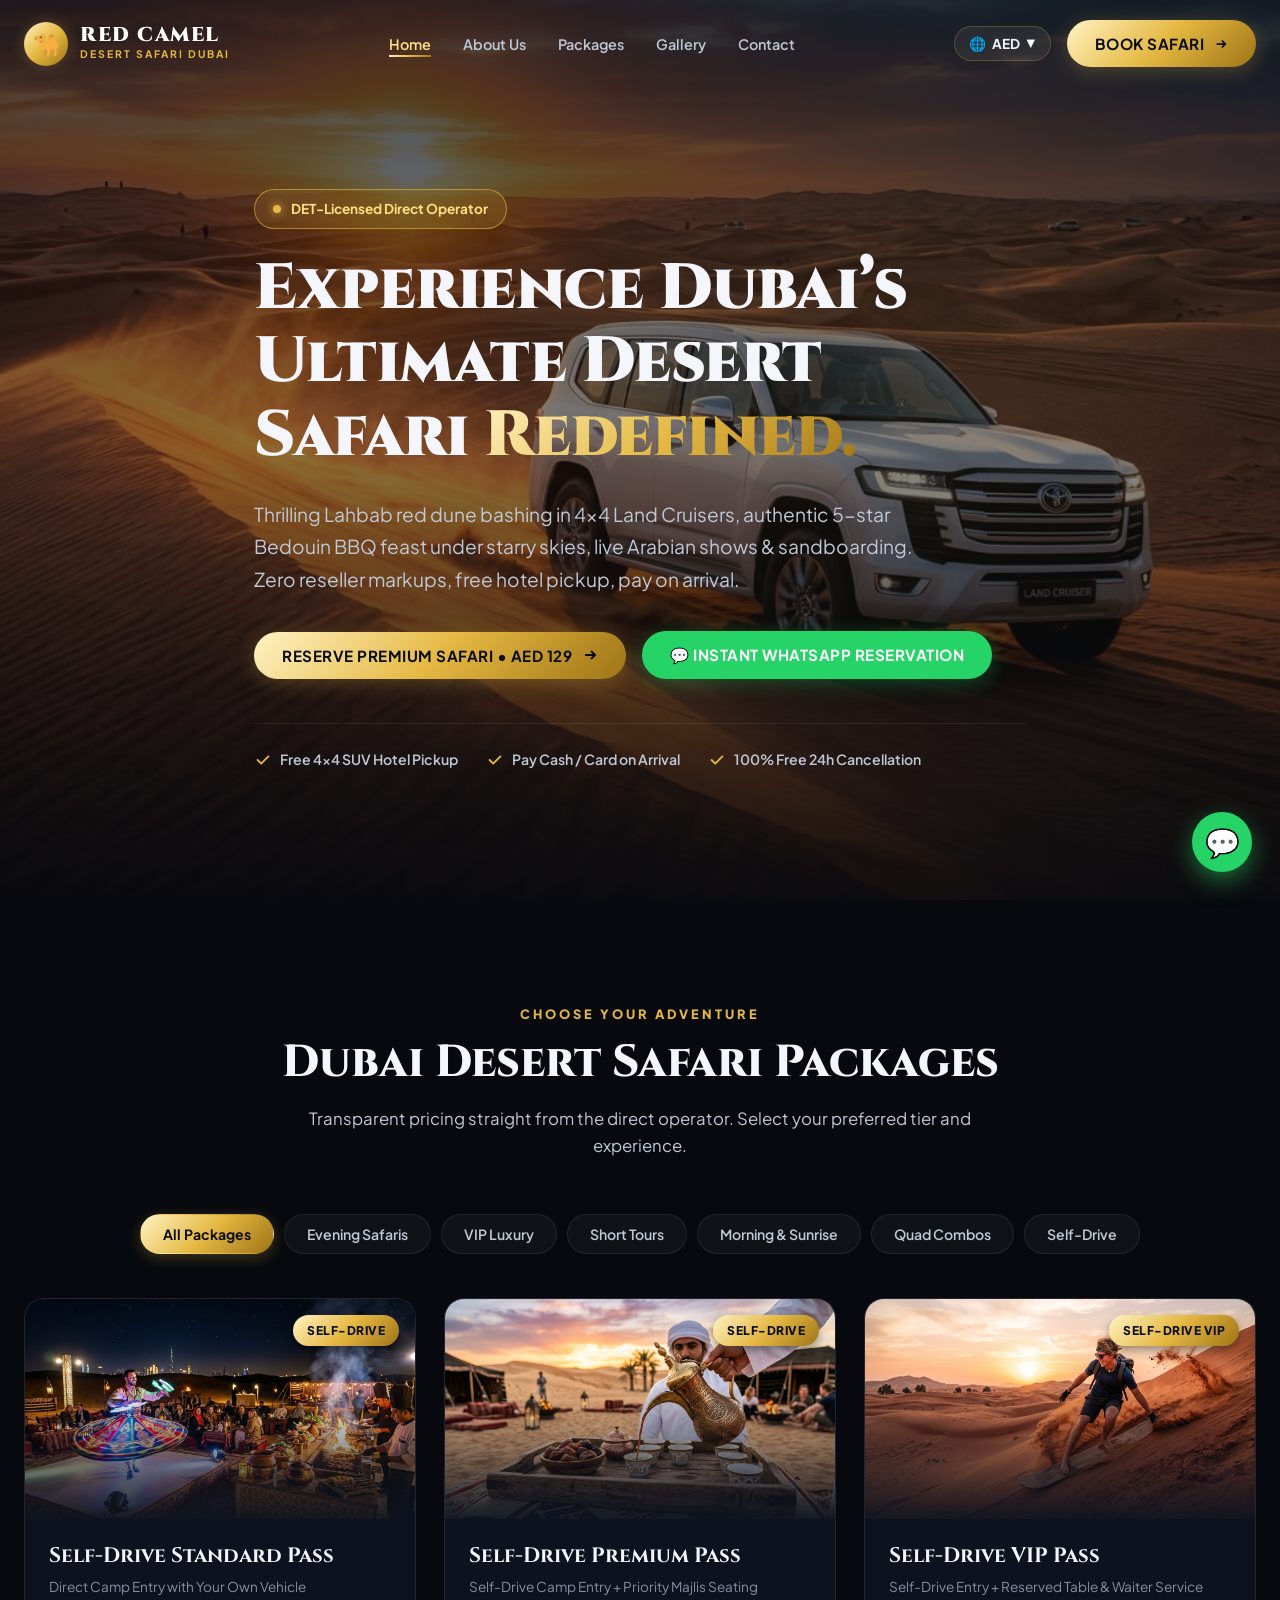
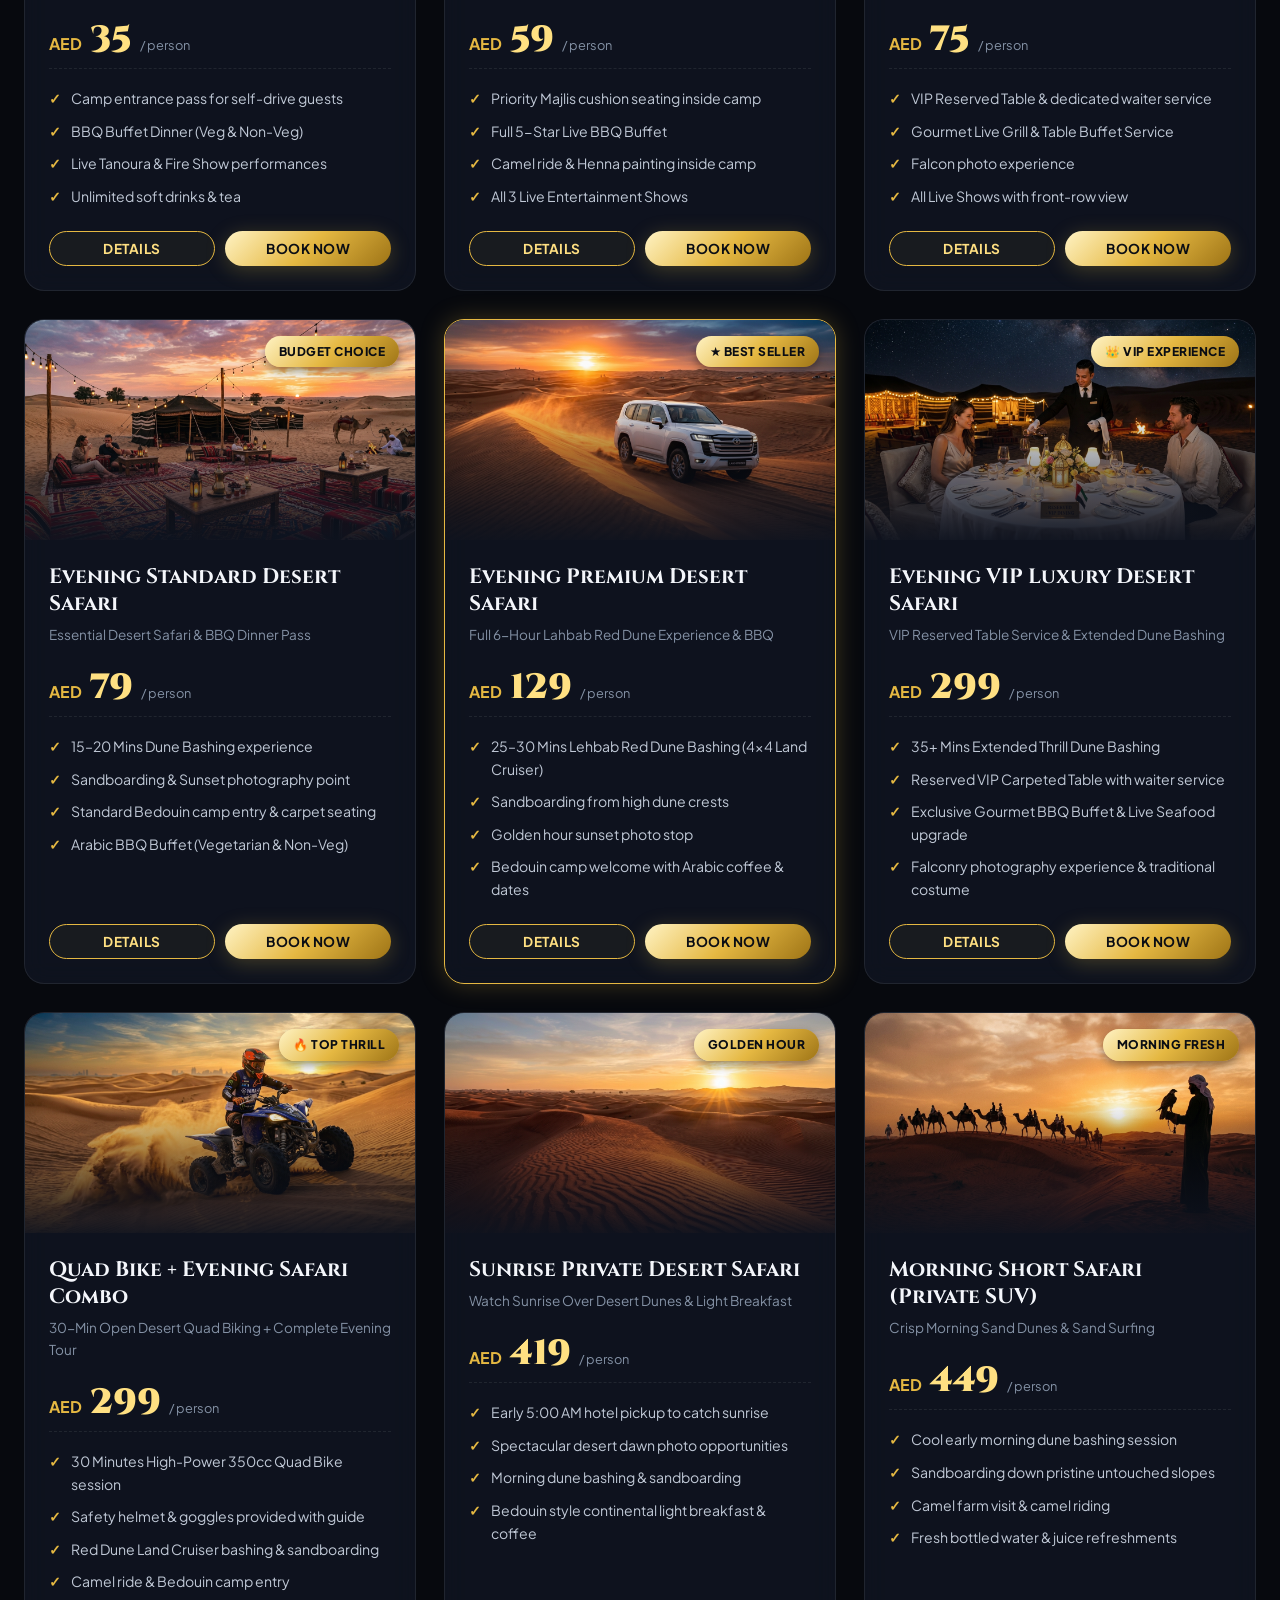
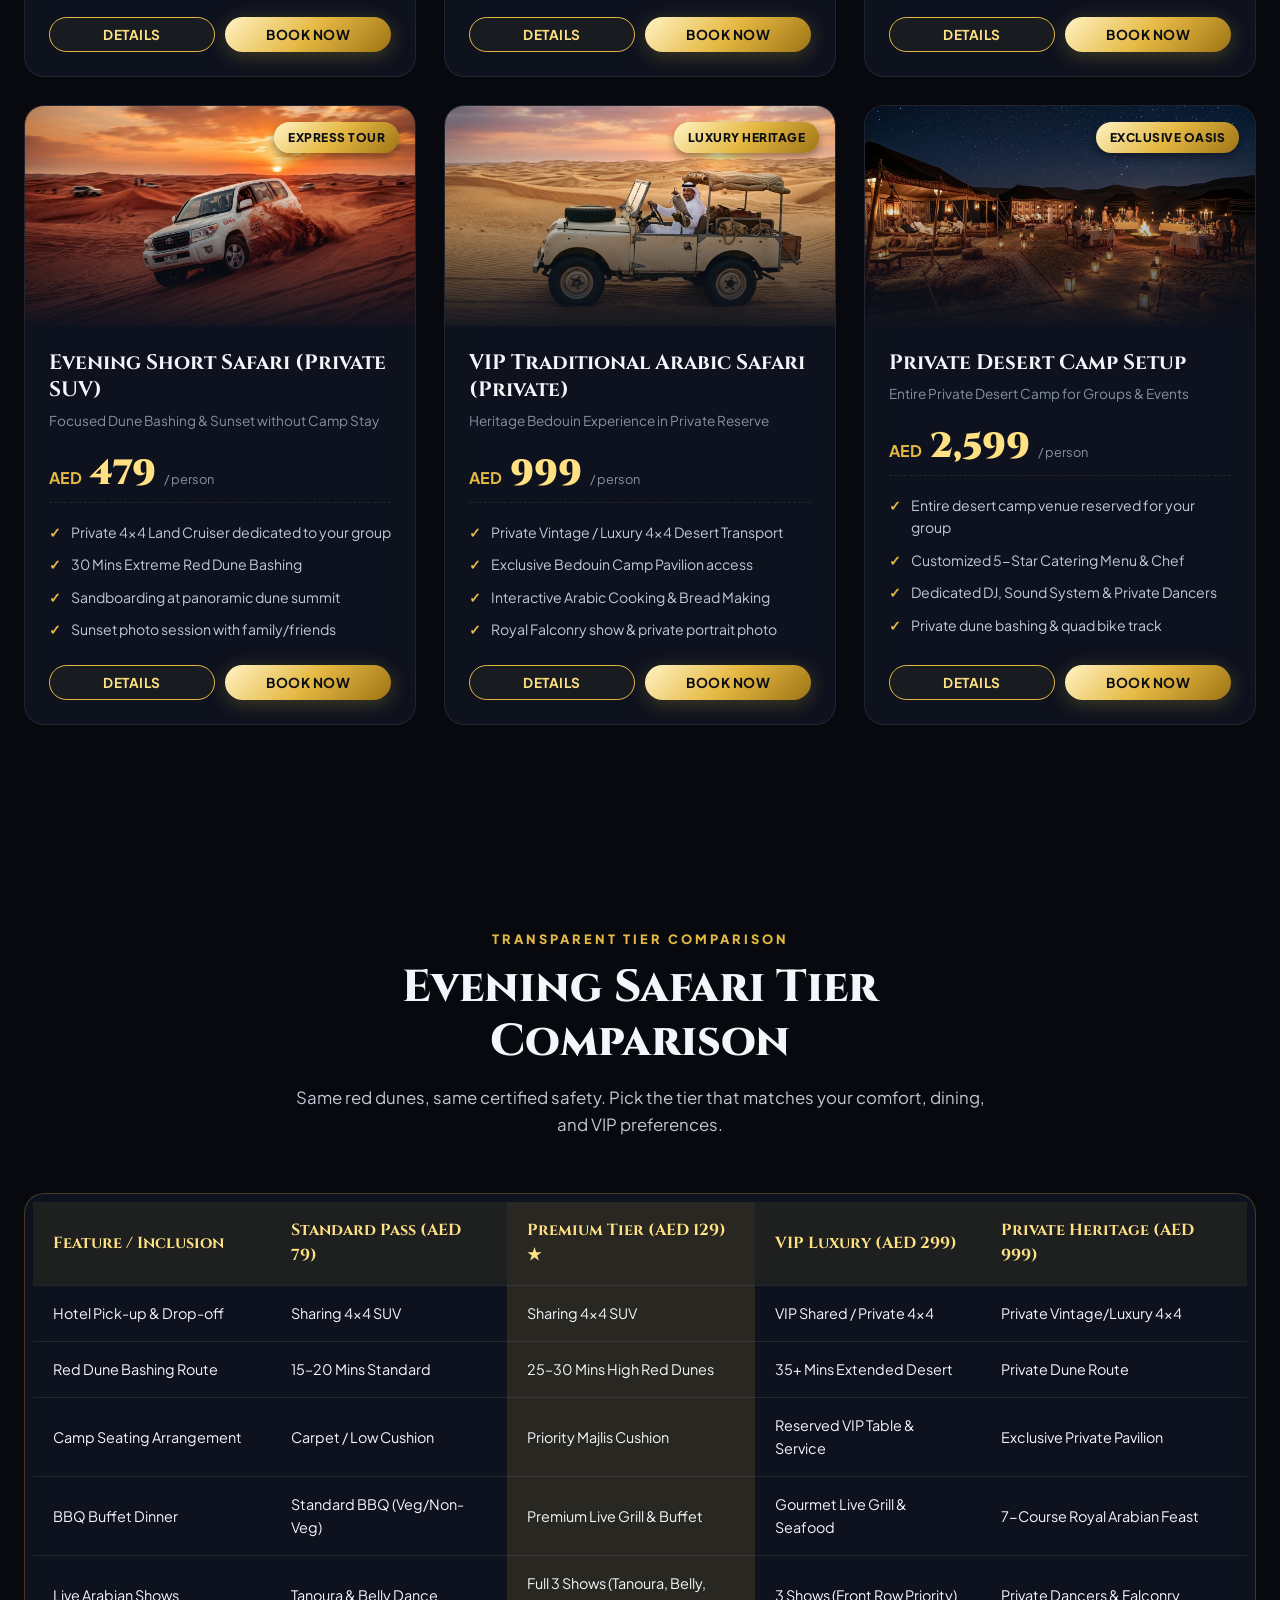
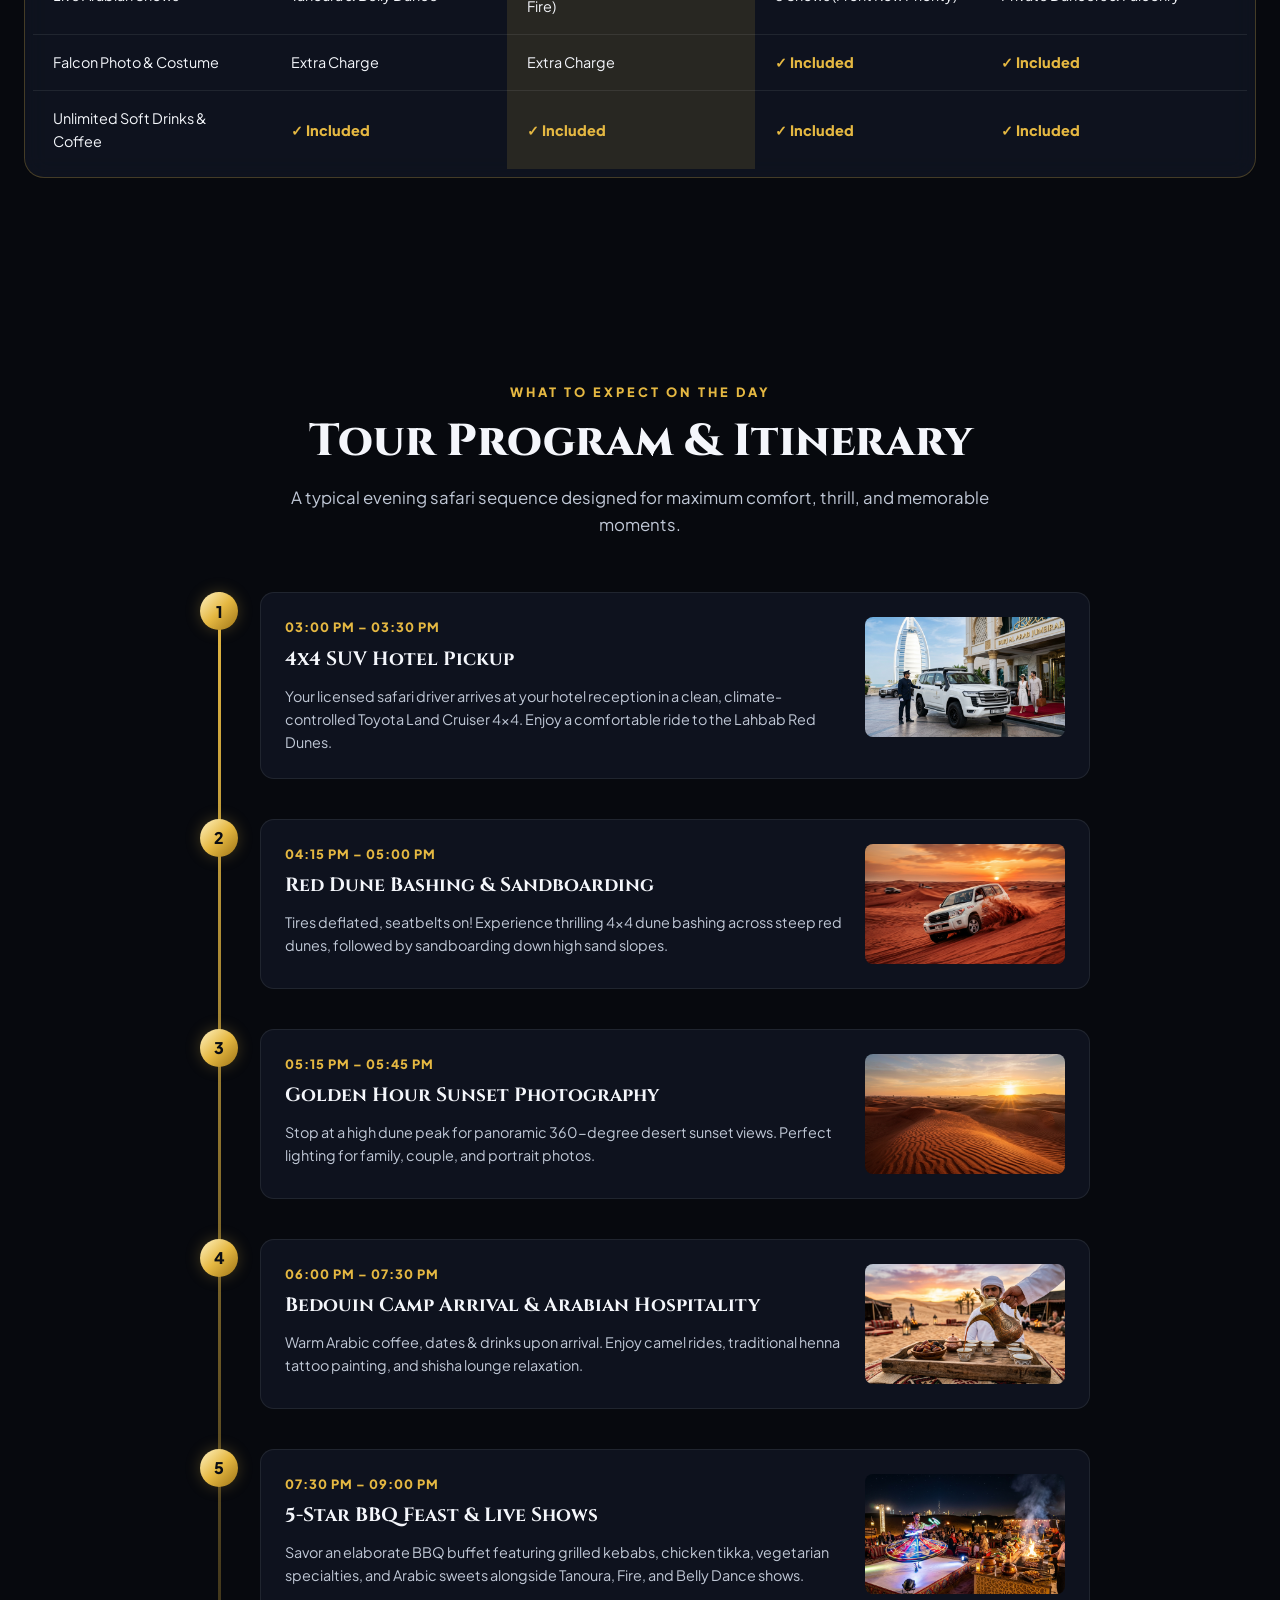
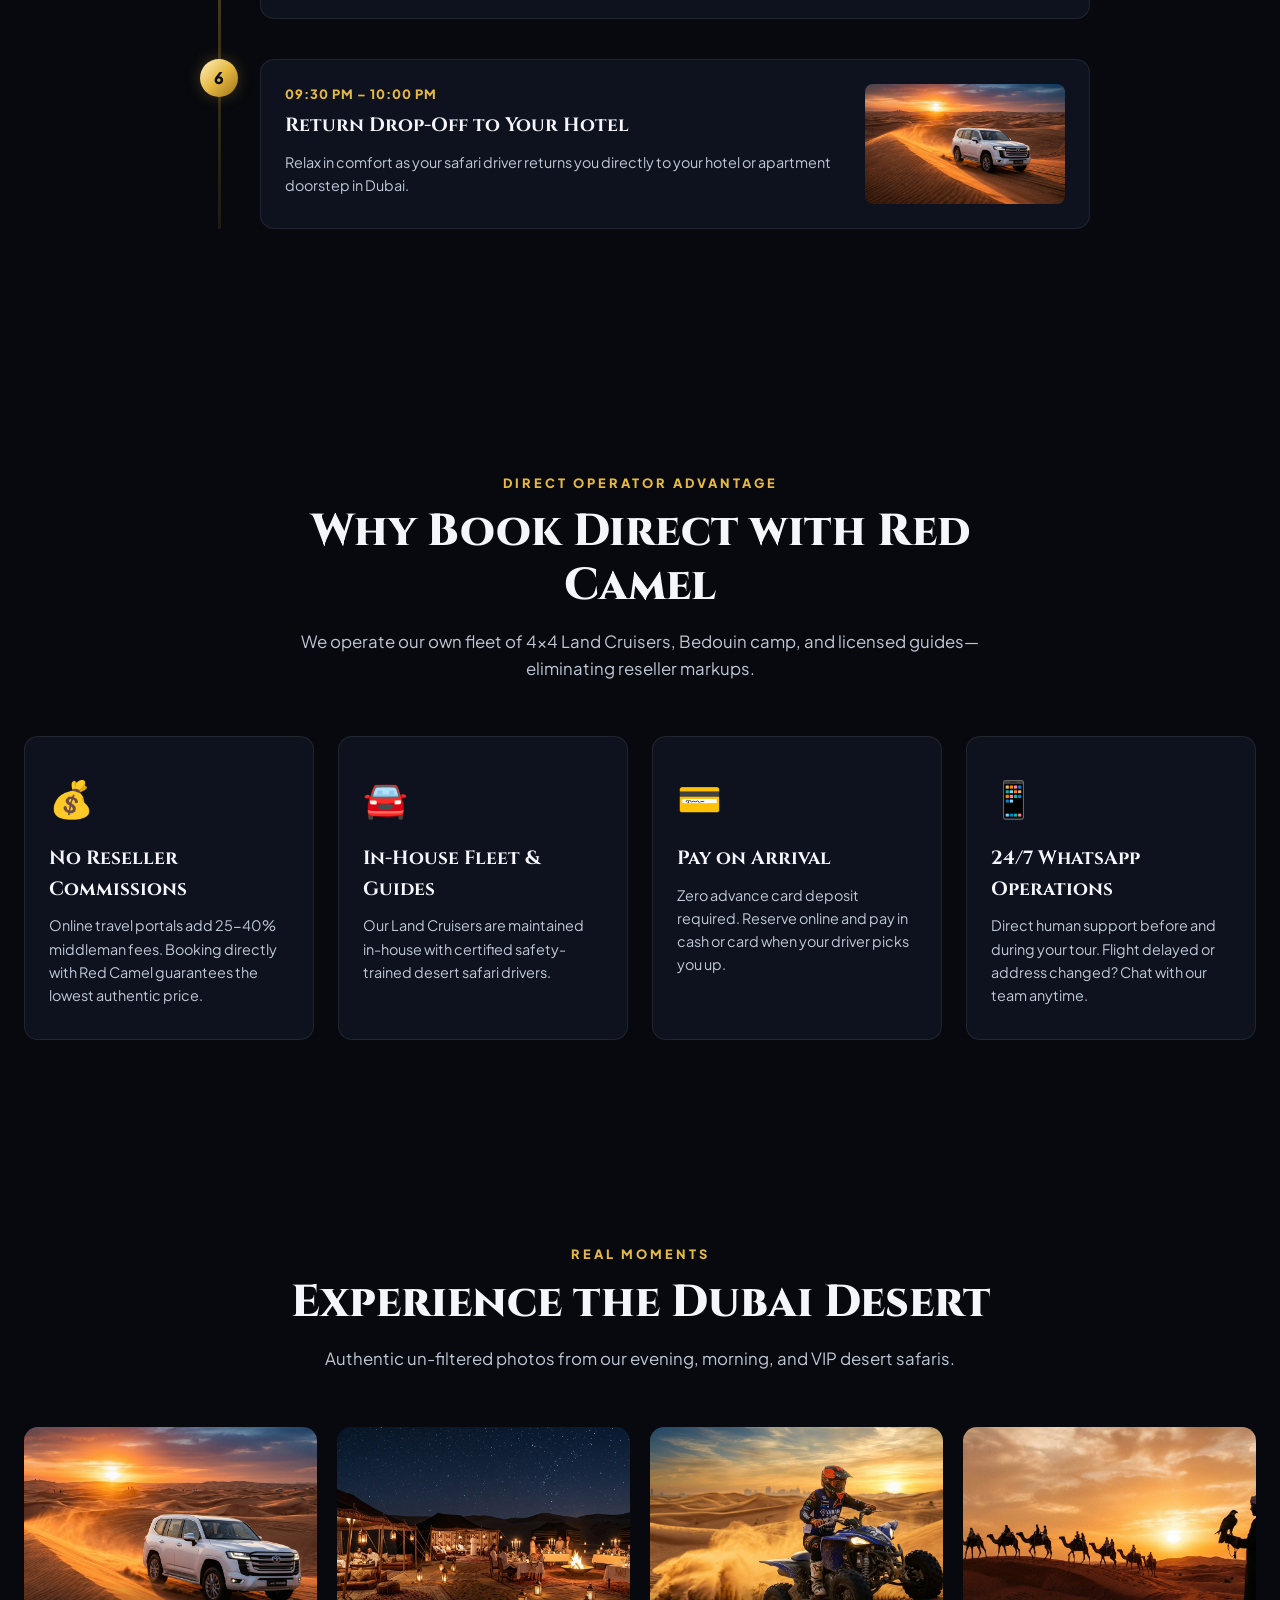
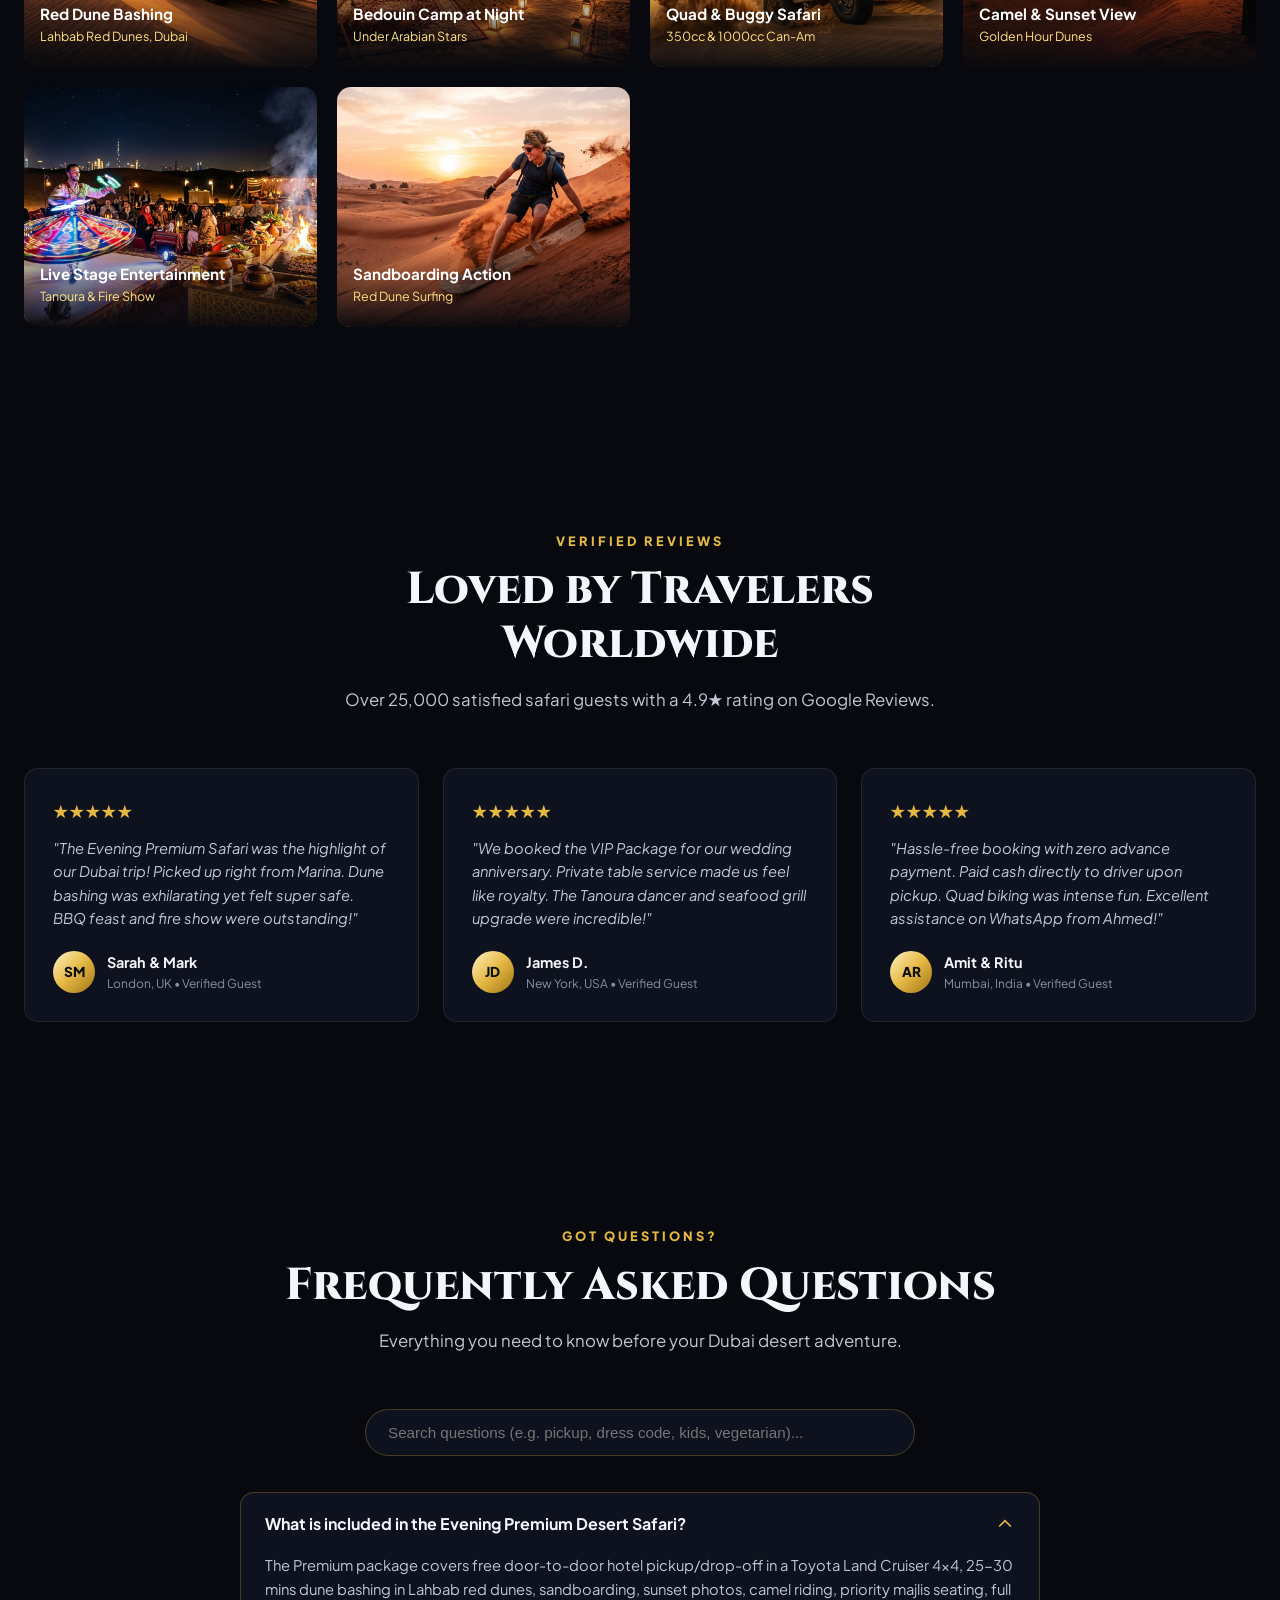
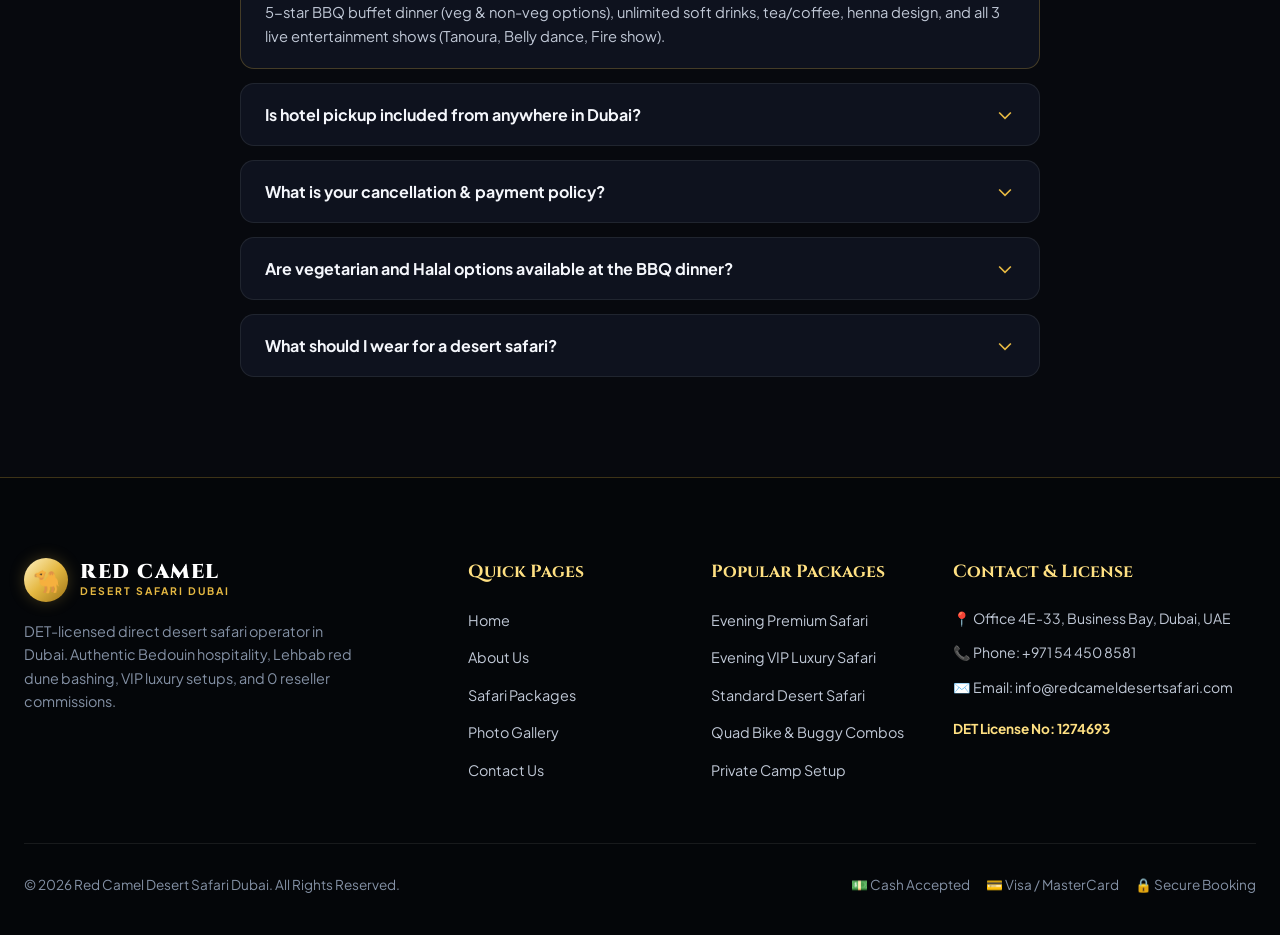
==== index.html @ a1b1e0df "since 2010 removed" ====
<!DOCTYPE html>
<html lang="en">
<head>
  <meta charset="UTF-8">
  <meta name="viewport" content="width=device-width, initial-scale=1.0">
  <title>Red Camel Desert Safari | Direct DET-Licensed Operator Dubai</title>
  <meta name="description" content="Experience Dubai's top-rated desert safaris directly from DET-licensed operator. Red dune bashing, 5-star BBQ dinner, quad biking & VIP luxury packages. Free hotel pickup & pay on arrival.">
  <meta name="keywords" content="Dubai desert safari, dune bashing, evening desert safari, quad bike Dubai, VIP desert safari, dune buggy Dubai, Red Camel Desert Safari">
  <link rel="icon" href="data:image/svg+xml,<svg xmlns=%22http://www.w3.org/2000/svg%22 viewBox=%220 0 100 100%22><text y=%22.9em%22 font-size=%2290%22>🐪</text></svg>">
  <link rel="stylesheet" href="index.css">
</head>
<body>

  <!-- ==========================================================================
       HEADER / STICKY NAVIGATION
       ========================================================================== -->
  <header class="header">
    <div class="container header-inner">
      <a href="#" class="logo">
        <div class="logo-badge-icon">🐪</div>
        <div class="logo-text">
          <span class="logo-title">RED CAMEL</span>
          <span class="logo-sub">DESERT SAFARI DUBAI</span>
        </div>
      </a>

      <ul class="nav-menu" id="navMenu">
        <li><a href="index.html" class="nav-link active">Home</a></li>
        <li><a href="about.html" class="nav-link">About Us</a></li>
        <li><a href="packages.html" class="nav-link">Packages</a></li>
        <li><a href="gallery.html" class="nav-link">Gallery</a></li>
        <li><a href="contact.html" class="nav-link">Contact</a></li>
      </ul>

      <div class="header-controls">
        <!-- Currency Converter -->
        <div class="currency-selector">
          <button class="currency-btn" id="currencyBtn" aria-label="Select Currency">
            <span>🌐</span>
            <span class="curr-code">AED</span>
            <small>▼</small>
          </button>
          <div class="currency-dropdown" id="currencyDropdown">
            <button class="currency-opt selected" data-curr="AED"><span>AED</span> <span>Dirham</span></button>
            <button class="currency-opt" data-curr="USD"><span>USD</span> <span>Dollar</span></button>
            <button class="currency-opt" data-curr="EUR"><span>EUR</span> <span>Euro</span></button>
            <button class="currency-opt" data-curr="GBP"><span>GBP</span> <span>Pound</span></button>
            <button class="currency-opt" data-curr="SAR"><span>SAR</span> <span>Riyal</span></button>
            <button class="currency-opt" data-curr="INR"><span>INR</span> <span>Rupee</span></button>
          </div>
        </div>

        <button class="btn btn-primary header-book-btn" onclick="openBookingDrawer('evening-premium')">
          <span>Book Safari</span>
          <svg width="14" height="14" viewBox="0 0 16 16" fill="none" stroke="currentColor" stroke-width="2">
            <path d="M3 8h10M9 4l4 4-4 4"/>
          </svg>
        </button>

        <button class="burger-btn" id="burgerBtn" aria-label="Toggle Mobile Menu">
          <svg width="24" height="24" viewBox="0 0 24 24" fill="none" stroke="currentColor" stroke-width="2.5">
            <path d="M4 6h16M4 12h16M4 18h16"/>
          </svg>
        </button>
      </div>
    </div>
  </header>

  <!-- ==========================================================================
       HERO SECTION
       ========================================================================== -->
  <section class="hero" id="home">
    <div class="hero-bg-wrapper">
      <img src="assets/images/hero_desert.jpg" alt="Dubai Red Dune Bashing Toyota Land Cruiser Safari" class="hero-bg-img">
    </div>
    <div class="hero-overlay"></div>

    <div class="container hero-content">
      <div class="hero-badge">
        <span class="hero-badge-dot"></span>
        <span>DET-Licensed Direct Operator</span>
      </div>

      <h1 class="hero-title">
        Experience Dubai’s Ultimate Desert Safari <span class="gradient-text-gold">Redefined.</span>
      </h1>

      <p class="hero-subtitle">
        Thrilling Lahbab red dune bashing in 4x4 Land Cruisers, authentic 5-star Bedouin BBQ feast under starry skies, live Arabian shows & sandboarding. Zero reseller markups, free hotel pickup, pay on arrival.
      </p>

      <div class="hero-cta-group">
        <button class="btn btn-primary" onclick="openBookingDrawer('evening-premium')">
          <span>Reserve Premium Safari • <strong id="heroPriceBtn" data-price="129">AED 129</strong></span>
          <svg width="16" height="16" viewBox="0 0 16 16" fill="none" stroke="currentColor" stroke-width="2">
            <path d="M3 8h10M9 4l4 4-4 4"/>
          </svg>
        </button>
        <button class="btn btn-whatsapp" onclick="submitBookingToWhatsapp()">
          <span>💬 Instant WhatsApp Reservation</span>
        </button>
      </div>

      <div class="hero-perks">
        <div class="perk-item">
          <svg class="perk-icon" viewBox="0 0 20 20" fill="currentColor">
            <path fill-rule="evenodd" d="M16.707 5.293a1 1 0 010 1.414l-8 8a1 1 0 01-1.414 0l-4-4a1 1 0 011.414-1.414L8 12.586l7.293-7.293a1 1 0 011.414 0z" clip-rule="evenodd"/>
          </svg>
          <span>Free 4x4 SUV Hotel Pickup</span>
        </div>
        <div class="perk-item">
          <svg class="perk-icon" viewBox="0 0 20 20" fill="currentColor">
            <path fill-rule="evenodd" d="M16.707 5.293a1 1 0 010 1.414l-8 8a1 1 0 01-1.414 0l-4-4a1 1 0 011.414-1.414L8 12.586l7.293-7.293a1 1 0 011.414 0z" clip-rule="evenodd"/>
          </svg>
          <span>Pay Cash / Card on Arrival</span>
        </div>
        <div class="perk-item">
          <svg class="perk-icon" viewBox="0 0 20 20" fill="currentColor">
            <path fill-rule="evenodd" d="M16.707 5.293a1 1 0 010 1.414l-8 8a1 1 0 01-1.414 0l-4-4a1 1 0 011.414-1.414L8 12.586l7.293-7.293a1 1 0 011.414 0z" clip-rule="evenodd"/>
          </svg>
          <span>100% Free 24h Cancellation</span>
        </div>
      </div>
    </div>
  </section>

  <!-- ==========================================================================
       SAFARI PACKAGES EXPLORER
       ========================================================================== -->
  <section class="section" id="packages">
    <div class="container">
      <div class="section-header">
        <span class="section-eyebrow">CHOOSE YOUR ADVENTURE</span>
        <h2 class="section-title">Dubai Desert Safari Packages</h2>
        <p class="section-desc">Transparent pricing straight from the direct operator. Select your preferred tier and experience.</p>
      </div>

      <!-- Category Filter Tabs -->
      <div class="filter-tabs">
        <button class="tab-btn active" data-category="all">All Packages</button>
        <button class="tab-btn" data-category="evening">Evening Safaris</button>
        <button class="tab-btn" data-category="vip">VIP Luxury</button>
        <button class="tab-btn" data-category="short">Short Tours</button>
        <button class="tab-btn" data-category="morning">Morning & Sunrise</button>
        <button class="tab-btn" data-category="combos">Quad Combos</button>
        <button class="tab-btn" data-category="selfdrive">Self-Drive</button>
      </div>

      <!-- Packages Grid -->
      <div class="packages-grid" id="packagesGrid"></div>
    </div>
  </section>

  <!-- ==========================================================================
       TIER COMPARISON MATRIX
       ========================================================================== -->
  <section class="section" id="compare">
    <div class="container">
      <div class="section-header">
        <span class="section-eyebrow">TRANSPARENT TIER COMPARISON</span>
        <h2 class="section-title">Evening Safari Tier Comparison</h2>
        <p class="section-desc">Same red dunes, same certified safety. Pick the tier that matches your comfort, dining, and VIP preferences.</p>
      </div>

      <div class="comparison-container">
        <table class="comparison-table">
          <thead>
            <tr>
              <th>Feature / Inclusion</th>
              <th>Standard Pass (AED 79)</th>
              <th class="highlight">Premium Tier (AED 129) ★</th>
              <th>VIP Luxury (AED 299)</th>
              <th>Private Heritage (AED 999)</th>
            </tr>
          </thead>
          <tbody>
            <tr>
              <td>Hotel Pick-up & Drop-off</td>
              <td>Sharing 4x4 SUV</td>
              <td class="highlight">Sharing 4x4 SUV</td>
              <td>VIP Shared / Private 4x4</td>
              <td>Private Vintage/Luxury 4x4</td>
            </tr>
            <tr>
              <td>Red Dune Bashing Route</td>
              <td>15–20 Mins Standard</td>
              <td class="highlight">25–30 Mins High Red Dunes</td>
              <td>35+ Mins Extended Desert</td>
              <td>Private Dune Route</td>
            </tr>
            <tr>
              <td>Camp Seating Arrangement</td>
              <td>Carpet / Low Cushion</td>
              <td class="highlight">Priority Majlis Cushion</td>
              <td>Reserved VIP Table & Service</td>
              <td>Exclusive Private Pavilion</td>
            </tr>
            <tr>
              <td>BBQ Buffet Dinner</td>
              <td>Standard BBQ (Veg/Non-Veg)</td>
              <td class="highlight">Premium Live Grill & Buffet</td>
              <td>Gourmet Live Grill & Seafood</td>
              <td>7-Course Royal Arabian Feast</td>
            </tr>
            <tr>
              <td>Live Arabian Shows</td>
              <td>Tanoura & Belly Dance</td>
              <td class="highlight">Full 3 Shows (Tanoura, Belly, Fire)</td>
              <td>3 Shows (Front Row Priority)</td>
              <td>Private Dancers & Falconry</td>
            </tr>
            <tr>
              <td>Falcon Photo & Costume</td>
              <td>Extra Charge</td>
              <td class="highlight">Extra Charge</td>
              <td><span class="check-icon">✓ Included</span></td>
              <td><span class="check-icon">✓ Included</span></td>
            </tr>
            <tr>
              <td>Unlimited Soft Drinks & Coffee</td>
              <td><span class="check-icon">✓ Included</span></td>
              <td class="highlight"><span class="check-icon">✓ Included</span></td>
              <td><span class="check-icon">✓ Included</span></td>
              <td><span class="check-icon">✓ Included</span></td>
            </tr>
          </tbody>
        </table>
      </div>
    </div>
  </section>

  <!-- ==========================================================================
       TOUR ITINERARY TIMELINE
       ========================================================================== -->
  <section class="section" id="itinerary">
    <div class="container">
      <div class="section-header">
        <span class="section-eyebrow">WHAT TO EXPECT ON THE DAY</span>
        <h2 class="section-title">Tour Program & Itinerary</h2>
        <p class="section-desc">A typical evening safari sequence designed for maximum comfort, thrill, and memorable moments.</p>
      </div>

      <div class="timeline">
        <div class="timeline-item">
          <div class="timeline-node">1</div>
          <div class="timeline-content">
            <div>
              <div class="timeline-time">03:00 PM – 03:30 PM</div>
              <h3 class="timeline-title">4x4 SUV Hotel Pickup</h3>
              <p class="timeline-desc">Your licensed safari driver arrives at your hotel reception in a clean, climate-controlled Toyota Land Cruiser 4x4. Enjoy a comfortable ride to the Lahbab Red Dunes.</p>
            </div>
            <div class="timeline-img-wrap">
              <img src="assets/images/itin_pickup.jpg" alt="4x4 SUV Pickup" class="timeline-img" loading="lazy">
            </div>
          </div>
        </div>

        <div class="timeline-item">
          <div class="timeline-node">2</div>
          <div class="timeline-content">
            <div>
              <div class="timeline-time">04:15 PM – 05:00 PM</div>
              <h3 class="timeline-title">Red Dune Bashing & Sandboarding</h3>
              <p class="timeline-desc">Tires deflated, seatbelts on! Experience thrilling 4x4 dune bashing across steep red dunes, followed by sandboarding down high sand slopes.</p>
            </div>
            <div class="timeline-img-wrap">
              <img src="assets/images/pkg_express.jpg" alt="Dune Bashing" class="timeline-img" loading="lazy">
            </div>
          </div>
        </div>

        <div class="timeline-item">
          <div class="timeline-node">3</div>
          <div class="timeline-content">
            <div>
              <div class="timeline-time">05:15 PM – 05:45 PM</div>
              <h3 class="timeline-title">Golden Hour Sunset Photography</h3>
              <p class="timeline-desc">Stop at a high dune peak for panoramic 360-degree desert sunset views. Perfect lighting for family, couple, and portrait photos.</p>
            </div>
            <div class="timeline-img-wrap">
              <img src="assets/images/pkg_sunrise.jpg" alt="Sunset Photography" class="timeline-img" loading="lazy">
            </div>
          </div>
        </div>

        <div class="timeline-item">
          <div class="timeline-node">4</div>
          <div class="timeline-content">
            <div>
              <div class="timeline-time">06:00 PM – 07:30 PM</div>
              <h3 class="timeline-title">Bedouin Camp Arrival & Arabian Hospitality</h3>
              <p class="timeline-desc">Warm Arabic coffee, dates & drinks upon arrival. Enjoy camel rides, traditional henna tattoo painting, and shisha lounge relaxation.</p>
            </div>
            <div class="timeline-img-wrap">
              <img src="assets/images/itin_welcome.jpg" alt="Bedouin Camp Welcome" class="timeline-img" loading="lazy">
            </div>
          </div>
        </div>

        <div class="timeline-item">
          <div class="timeline-node">5</div>
          <div class="timeline-content">
            <div>
              <div class="timeline-time">07:30 PM – 09:00 PM</div>
              <h3 class="timeline-title">5-Star BBQ Feast & Live Shows</h3>
              <p class="timeline-desc">Savor an elaborate BBQ buffet featuring grilled kebabs, chicken tikka, vegetarian specialties, and Arabic sweets alongside Tanoura, Fire, and Belly Dance shows.</p>
            </div>
            <div class="timeline-img-wrap">
              <img src="assets/images/pkg_bbq_show.jpg" alt="BBQ Feast and Live Shows" class="timeline-img" loading="lazy">
            </div>
          </div>
        </div>

        <div class="timeline-item">
          <div class="timeline-node">6</div>
          <div class="timeline-content">
            <div>
              <div class="timeline-time">09:30 PM – 10:00 PM</div>
              <h3 class="timeline-title">Return Drop-Off to Your Hotel</h3>
              <p class="timeline-desc">Relax in comfort as your safari driver returns you directly to your hotel or apartment doorstep in Dubai.</p>
            </div>
            <div class="timeline-img-wrap">
              <img src="assets/images/hero_desert.jpg" alt="Hotel Drop-off" class="timeline-img" loading="lazy">
            </div>
          </div>
        </div>
      </div>
    </div>
  </section>

  <!-- ==========================================================================
       WHY BOOK DIRECT
       ========================================================================== -->
  <section class="section" id="about">
    <div class="container">
      <div class="section-header">
        <span class="section-eyebrow">DIRECT OPERATOR ADVANTAGE</span>
        <h2 class="section-title">Why Book Direct with Red Camel</h2>
        <p class="section-desc">We operate our own fleet of 4x4 Land Cruisers, Bedouin camp, and licensed guides—eliminating reseller markups.</p>
      </div>

      <div class="why-grid">
        <div class="why-card">
          <div class="why-icon">💰</div>
          <h3 class="why-title">No Reseller Commissions</h3>
          <p class="why-desc">Online travel portals add 25-40% middleman fees. Booking directly with Red Camel guarantees the lowest authentic price.</p>
        </div>
        <div class="why-card">
          <div class="why-icon">🚘</div>
          <h3 class="why-title">In-House Fleet & Guides</h3>
          <p class="why-desc">Our Land Cruisers are maintained in-house with certified safety-trained desert safari drivers.</p>
        </div>
        <div class="why-card">
          <div class="why-icon">💳</div>
          <h3 class="why-title">Pay on Arrival</h3>
          <p class="why-desc">Zero advance card deposit required. Reserve online and pay in cash or card when your driver picks you up.</p>
        </div>
        <div class="why-card">
          <div class="why-icon">📱</div>
          <h3 class="why-title">24/7 WhatsApp Operations</h3>
          <p class="why-desc">Direct human support before and during your tour. Flight delayed or address changed? Chat with our team anytime.</p>
        </div>
      </div>
    </div>
  </section>

  <!-- ==========================================================================
       PHOTO GALLERY
       ========================================================================== -->
  <section class="section" id="gallery">
    <div class="container">
      <div class="section-header">
        <span class="section-eyebrow">REAL MOMENTS</span>
        <h2 class="section-title">Experience the Dubai Desert</h2>
        <p class="section-desc">Authentic un-filtered photos from our evening, morning, and VIP desert safaris.</p>
      </div>

      <div class="gallery-grid">
        <div class="gallery-item" onclick="openLightbox('assets/images/hero_desert.jpg', 'Red Dune Bashing in Toyota Land Cruiser 4x4')">
          <img src="assets/images/hero_desert.jpg" alt="Dune Bashing" class="gallery-img" loading="lazy">
          <div class="gallery-caption">
            <div class="gallery-title">Red Dune Bashing</div>
            <div class="gallery-sub">Lahbab Red Dunes, Dubai</div>
          </div>
        </div>

        <div class="gallery-item" onclick="openLightbox('assets/images/pkg_private_camp.jpg', 'Luxury Bedouin Desert Camp under Night Stars')">
          <img src="assets/images/pkg_private_camp.jpg" alt="VIP Camp" class="gallery-img" loading="lazy">
          <div class="gallery-caption">
            <div class="gallery-title">Bedouin Camp at Night</div>
            <div class="gallery-sub">Under Arabian Stars</div>
          </div>
        </div>

        <div class="gallery-item" onclick="openLightbox('assets/images/pkg_quad.jpg', 'High Performance Quad Biking & Dune Buggy Adventure')">
          <img src="assets/images/pkg_quad.jpg" alt="Quad Biking" class="gallery-img" loading="lazy">
          <div class="gallery-caption">
            <div class="gallery-title">Quad & Buggy Safari</div>
            <div class="gallery-sub">350cc & 1000cc Can-Am</div>
          </div>
        </div>

        <div class="gallery-item" onclick="openLightbox('assets/images/pkg_camel_sunset.jpg', 'Camel Riding & Golden Hour Sunset View')">
          <img src="assets/images/pkg_camel_sunset.jpg" alt="Camel Sunset" class="gallery-img" loading="lazy">
          <div class="gallery-caption">
            <div class="gallery-title">Camel & Sunset View</div>
            <div class="gallery-sub">Golden Hour Dunes</div>
          </div>
        </div>

        <div class="gallery-item" onclick="openLightbox('assets/images/pkg_bbq_show.jpg', 'Tanoura Dance, Fire Show & BBQ Feast')">
          <img src="assets/images/pkg_bbq_show.jpg" alt="Live Shows" class="gallery-img" loading="lazy">
          <div class="gallery-caption">
            <div class="gallery-title">Live Stage Entertainment</div>
            <div class="gallery-sub">Tanoura & Fire Show</div>
          </div>
        </div>

        <div class="gallery-item" onclick="openLightbox('assets/images/gal_sandboarding.jpg', 'Sandboarding thrills on high red dune slopes')">
          <img src="assets/images/gal_sandboarding.jpg" alt="Sandboarding" class="gallery-img" loading="lazy">
          <div class="gallery-caption">
            <div class="gallery-title">Sandboarding Action</div>
            <div class="gallery-sub">Red Dune Surfing</div>
          </div>
        </div>
      </div>
    </div>
  </section>

  <!-- ==========================================================================
       VERIFIED GUEST REVIEWS
       ========================================================================== -->
  <section class="section" id="reviews">
    <div class="container">
      <div class="section-header">
        <span class="section-eyebrow">VERIFIED REVIEWS</span>
        <h2 class="section-title">Loved by Travelers Worldwide</h2>
        <p class="section-desc">Over 25,000 satisfied safari guests with a 4.9★ rating on Google Reviews.</p>
      </div>

      <div class="reviews-grid">
        <div class="review-card">
          <div class="review-stars">★★★★★</div>
          <p class="review-text">"The Evening Premium Safari was the highlight of our Dubai trip! Picked up right from Marina. Dune bashing was exhilarating yet felt super safe. BBQ feast and fire show were outstanding!"</p>
          <div class="review-author">
            <div class="review-avatar">SM</div>
            <div class="author-info">
              <span class="author-name">Sarah & Mark</span>
              <span class="author-meta">London, UK • Verified Guest</span>
            </div>
          </div>
        </div>

        <div class="review-card">
          <div class="review-stars">★★★★★</div>
          <p class="review-text">"We booked the VIP Package for our wedding anniversary. Private table service made us feel like royalty. The Tanoura dancer and seafood grill upgrade were incredible!"</p>
          <div class="review-author">
            <div class="review-avatar">JD</div>
            <div class="author-info">
              <span class="author-name">James D.</span>
              <span class="author-meta">New York, USA • Verified Guest</span>
            </div>
          </div>
        </div>

        <div class="review-card">
          <div class="review-stars">★★★★★</div>
          <p class="review-text">"Hassle-free booking with zero advance payment. Paid cash directly to driver upon pickup. Quad biking was intense fun. Excellent assistance on WhatsApp from Ahmed!"</p>
          <div class="review-author">
            <div class="review-avatar">AR</div>
            <div class="author-info">
              <span class="author-name">Amit & Ritu</span>
              <span class="author-meta">Mumbai, India • Verified Guest</span>
            </div>
          </div>
        </div>
      </div>
    </div>
  </section>

  <!-- ==========================================================================
       FAQ ACCORDION & SEARCH
       ========================================================================== -->
  <section class="section" id="faq">
    <div class="container">
      <div class="section-header">
        <span class="section-eyebrow">GOT QUESTIONS?</span>
        <h2 class="section-title">Frequently Asked Questions</h2>
        <p class="section-desc">Everything you need to know before your Dubai desert adventure.</p>
      </div>

      <div class="faq-search-wrap">
        <input type="text" class="faq-input" id="faqSearch" placeholder="Search questions (e.g. pickup, dress code, kids, vegetarian)...">
      </div>

      <div class="faq-list">
        <div class="faq-item active">
          <button class="faq-question">
            <span>What is included in the Evening Premium Desert Safari?</span>
            <svg class="faq-icon" viewBox="0 0 24 24" fill="none" stroke="currentColor" stroke-width="2">
              <path d="M19 9l-7 7-7-7"/>
            </svg>
          </button>
          <div class="faq-answer">
            <p>The Premium package covers free door-to-door hotel pickup/drop-off in a Toyota Land Cruiser 4x4, 25-30 mins dune bashing in Lahbab red dunes, sandboarding, sunset photos, camel riding, priority majlis seating, full 5-star BBQ buffet dinner (veg & non-veg options), unlimited soft drinks, tea/coffee, henna design, and all 3 live entertainment shows (Tanoura, Belly dance, Fire show).</p>
          </div>
        </div>

        <div class="faq-item">
          <button class="faq-question">
            <span>Is hotel pickup included from anywhere in Dubai?</span>
            <svg class="faq-icon" viewBox="0 0 24 24" fill="none" stroke="currentColor" stroke-width="2">
              <path d="M19 9l-7 7-7-7"/>
            </svg>
          </button>
          <div class="faq-answer">
            <p>Yes! Free door-to-door pickup and drop-off is included from any hotel, apartment, or residential building in Dubai and selected areas of Sharjah. For Abu Dhabi or Ras Al Khaimah pickups, a custom private transport surcharge applies.</p>
          </div>
        </div>

        <div class="faq-item">
          <button class="faq-question">
            <span>What is your cancellation & payment policy?</span>
            <svg class="faq-icon" viewBox="0 0 24 24" fill="none" stroke="currentColor" stroke-width="2">
              <path d="M19 9l-7 7-7-7"/>
            </svg>
          </button>
          <div class="faq-answer">
            <p>We offer 100% Free Cancellation up to 24 hours prior to pickup. You do not need to pay anything in advance to secure your booking. You pay on the date of your tour directly to your driver in cash (AED, USD, EUR) or by credit card.</p>
          </div>
        </div>

        <div class="faq-item">
          <button class="faq-question">
            <span>Are vegetarian and Halal options available at the BBQ dinner?</span>
            <svg class="faq-icon" viewBox="0 0 24 24" fill="none" stroke="currentColor" stroke-width="2">
              <path d="M19 9l-7 7-7-7"/>
            </svg>
          </button>
          <div class="faq-answer">
            <p>Yes. All meats served are 100% Halal certified. The buffet features separate vegetarian and non-vegetarian sections, including grilled chicken, lamb kebabs, falafel, hummus, biryani rice, fresh salads, and Arabic desserts. Vegan options are also available.</p>
          </div>
        </div>

        <div class="faq-item">
          <button class="faq-question">
            <span>What should I wear for a desert safari?</span>
            <svg class="faq-icon" viewBox="0 0 24 24" fill="none" stroke="currentColor" stroke-width="2">
              <path d="M19 9l-7 7-7-7"/>
            </svg>
          </button>
          <div class="faq-answer">
            <p>We recommend lightweight, comfortable cotton clothing and sneakers or sandals. Sunglasses and a sun hat are useful during golden hour. From November to March, desert evenings can get cool, so bringing a light jacket or cardigan is recommended.</p>
          </div>
        </div>
      </div>
    </div>
  </section>

  <!-- ==========================================================================
       BOOKING MODAL / DRAWER
       ========================================================================== -->
  <div class="modal-overlay" id="bookingModal" onclick="closeBookingDrawer()">
    <div class="booking-drawer" id="bookingDrawer" onclick="event.stopPropagation()">
      <div class="drawer-header">
        <h3 class="drawer-title">Reserve Desert Safari</h3>
        <button class="close-btn" onclick="closeBookingDrawer()" aria-label="Close Drawer">✕</button>
      </div>

      <div class="drawer-body">
        <form id="bookingForm" onsubmit="submitBookingToWhatsapp(event)">
          <div class="form-group">
            <label class="form-label">Select Package</label>
            <select class="form-control" id="bookPackageSelect">
              <option value="selfdrive-standard">Self-Drive Standard Pass (AED 35)</option>
              <option value="selfdrive-premium">Self-Drive Premium Pass (AED 59)</option>
              <option value="selfdrive-vip">Self-Drive VIP Pass (AED 75)</option>
              <option value="evening-standard">Evening Standard Safari (AED 79)</option>
              <option value="evening-premium">Evening Premium Safari (AED 129)</option>
              <option value="evening-vip">Evening VIP Luxury Safari (AED 299)</option>
              <option value="combo-quad-safari">Quad Bike + Evening Safari Combo (AED 299)</option>
              <option value="sunrise-safari">Sunrise Private Safari (AED 419)</option>
              <option value="morning-short-private">Morning Short Safari - Private (AED 449)</option>
              <option value="evening-short-private">Evening Short Safari - Private (AED 479)</option>
              <option value="vip-traditional-arabic">VIP Traditional Arabic - Private (AED 999)</option>
              <option value="private-camp-setup">Private Desert Camp Setup (AED 2,599)</option>
            </select>
          </div>

          <div class="form-group">
            <label class="form-label">Safari Date</label>
            <input type="date" class="form-control" id="bookDate" required>
          </div>

          <div class="form-group">
            <label class="form-label">Number of Guests</label>
            <div style="display: grid; grid-template-columns: 1fr 1fr; gap: 12px;">
              <div class="counter-wrap">
                <span>Adults</span>
                <div style="display: flex; align-items: center; gap: 10px;">
                  <button type="button" class="counter-btn" onclick="updateCounter('adult', -1)">-</button>
                  <span id="adultCountEl" style="font-weight: 800; font-size: 1rem;">2</span>
                  <button type="button" class="counter-btn" onclick="updateCounter('adult', 1)">+</button>
                </div>
              </div>
              <div class="counter-wrap">
                <span>Kids (3-11y, 25% Off)</span>
                <div style="display: flex; align-items: center; gap: 10px;">
                  <button type="button" class="counter-btn" onclick="updateCounter('child', -1)">-</button>
                  <span id="childCountEl" style="font-weight: 800; font-size: 1rem;">0</span>
                  <button type="button" class="counter-btn" onclick="updateCounter('child', 1)">+</button>
                </div>
              </div>
            </div>
          </div>

          <div class="form-group">
            <label class="form-label">Transport Choice</label>
            <select class="form-control" id="transportSelect">
              <option value="sharing">Sharing 4x4 SUV (Included Free)</option>
              <option value="private">Private 4x4 Land Cruiser (+400 AED Flat)</option>
            </select>
          </div>

          <div class="form-group">
            <label class="form-label">Add-on Quad Bike Ride</label>
            <select class="form-control" id="quadSelect">
              <option value="none">No Quad Bike</option>
              <option value="30m">30 Min Quad Bike (+150 AED / pax)</option>
              <option value="60m">60 Min Quad Bike (+250 AED / pax)</option>
            </select>
          </div>

          <div class="form-group">
            <label class="form-label">Lead Guest Name</label>
            <input type="text" class="form-control" id="bookName" placeholder="e.g. John Smith" required>
          </div>

          <div class="form-group">
            <label class="form-label">Hotel / Pick-Up Location</label>
            <input type="text" class="form-control" id="bookHotel" placeholder="e.g. Atlantis The Palm / Address Downtown" required>
          </div>

          <!-- Real-Time Price Breakdown -->
          <div class="price-breakdown">
            <div class="breakdown-row">
              <span>Adults Subtotal</span>
              <span id="subtotalAdults">2 × AED 129</span>
            </div>
            <div class="breakdown-row">
              <span>Children Subtotal</span>
              <span id="subtotalChildren">0 × AED 97</span>
            </div>
            <div class="breakdown-row">
              <span>Transport</span>
              <span id="subtotalTransport">Free Included</span>
            </div>
            <div class="breakdown-total">
              <span>Payable on Arrival</span>
              <span id="grandTotalEl" style="color: var(--gold-primary);">AED 258</span>
            </div>
          </div>

          <button type="submit" class="btn btn-whatsapp" style="width: 100%; margin-top: 18px;">
            <span>💬 Send Reservation via WhatsApp</span>
          </button>
        </form>
      </div>
    </div>
  </div>

  <!-- ==========================================================================
       PACKAGE DETAILS MODAL
       ========================================================================== -->
  <div class="modal-overlay" id="packageDetailModal" onclick="closePackageModal()">
    <div style="background: var(--bg-surface); border: 1px solid var(--border-gold); border-radius: var(--radius-lg); padding: 30px; max-width: 600px; width: 90%; max-height: 90vh; overflow-y: auto;" onclick="event.stopPropagation()">
      <div id="packageModalContent"></div>
    </div>
  </div>

  <!-- ==========================================================================
       LIGHTBOX MODAL
       ========================================================================== -->
  <div class="modal-overlay" id="lightboxModal" onclick="closeLightbox()">
    <div style="position: relative; text-align: center;" onclick="event.stopPropagation()">
      <img id="lightboxImg" src="" alt="Gallery Image" class="lightbox-img">
      <div id="lightboxCaption" style="margin-top: 14px; font-weight: 700; color: #FFF; font-size: 1.1rem;"></div>
    </div>
  </div>

  <!-- ==========================================================================
       FLOATING WHATSAPP BUTTON
       ========================================================================== -->
  <a href="https://wa.me/971544508581" target="_blank" rel="noopener" class="floating-wa" aria-label="Contact Red Camel Safari on WhatsApp">
    💬
  </a>

  <!-- ==========================================================================
       FOOTER
       ========================================================================== -->
  <footer class="footer" id="contact">
    <div class="container">
      <div class="footer-grid">
        <div>
          <a href="#" class="logo" style="margin-bottom: 18px;">
            <div class="logo-badge-icon">🐪</div>
            <div class="logo-text">
              <span class="logo-title">RED CAMEL</span>
              <span class="logo-sub">DESERT SAFARI DUBAI</span>
            </div>
          </a>
          <p style="font-size: 0.9rem; color: var(--text-muted); line-height: 1.6; max-width: 340px;">
            DET-licensed direct desert safari operator in Dubai. Authentic Bedouin hospitality, Lehbab red dune bashing, VIP luxury setups, and 0 reseller commissions.
          </p>
        </div>

        <div>
          <h4 class="footer-col-title">Quick Pages</h4>
          <ul class="footer-links">
            <li><a href="index.html" class="footer-link">Home</a></li>
            <li><a href="about.html" class="footer-link">About Us</a></li>
            <li><a href="packages.html" class="footer-link">Safari Packages</a></li>
            <li><a href="gallery.html" class="footer-link">Photo Gallery</a></li>
            <li><a href="contact.html" class="footer-link">Contact Us</a></li>
          </ul>
        </div>

        <div>
          <h4 class="footer-col-title">Popular Packages</h4>
          <ul class="footer-links">
            <li><a href="packages.html" class="footer-link">Evening Premium Safari</a></li>
            <li><a href="packages.html" class="footer-link">Evening VIP Luxury Safari</a></li>
            <li><a href="packages.html" class="footer-link">Standard Desert Safari</a></li>
            <li><a href="packages.html" class="footer-link">Quad Bike & Buggy Combos</a></li>
            <li><a href="packages.html" class="footer-link">Private Camp Setup</a></li>
          </ul>
        </div>

        <div>
          <h4 class="footer-col-title">Contact & License</h4>
          <ul class="footer-links">
            <li style="color: var(--text-secondary); font-size: 0.88rem;">📍 Office 4E-33, Business Bay, Dubai, UAE</li>
            <li style="color: var(--text-secondary); font-size: 0.88rem;">📞 Phone: +971 54 450 8581</li>
            <li style="color: var(--text-secondary); font-size: 0.88rem;">✉️ Email: info@redcameldesertsafari.com</li>
            <li style="color: var(--gold-light); font-size: 0.85rem; font-weight: 700; margin-top: 8px;">DET License No: 1274693</li>
          </ul>
        </div>
      </div>

      <div class="footer-bottom">
        <div>© 2026 Red Camel Desert Safari Dubai. All Rights Reserved.</div>
        <div style="display: flex; gap: 16px;">
          <span>💵 Cash Accepted</span>
          <span>💳 Visa / MasterCard</span>
          <span>🔒 Secure Booking</span>
        </div>
      </div>
    </div>
  </footer>

  <script src="app.js"></script>
</body>
</html>
---- index.css ----
/* ==========================================================================
   RED CAMEL DESERT SAFARI DUBAI - LUXURY DESIGN SYSTEM
   ========================================================================== */

@import url('https://fonts.googleapis.com/css2?family=Cinzel:wght@500;700;900&family=Plus+Jakarta+Sans:wght@300;400;500;600;700;800&display=swap');

:root {
  /* Colors */
  --bg-dark: #07090E;
  --bg-surface: #0E131F;
  --bg-card: rgba(18, 24, 38, 0.7);
  --bg-card-hover: rgba(26, 35, 54, 0.85);
  --bg-glass: rgba(14, 19, 31, 0.75);
  
  --gold-light: #FFE082;
  --gold-primary: #E5B842;
  --gold-dark: #B8860B;
  --gold-glow: rgba(229, 184, 66, 0.25);
  --gold-gradient: linear-gradient(135deg, #FFF3C4 0%, #E5B842 50%, #9E7416 100%);
  
  --sunset-orange: #FF5E36;
  --sunset-gradient: linear-gradient(135deg, #FF7B42 0%, #FF5E36 100%);
  --whatsapp-green: #25D366;
  --whatsapp-hover: #1DA851;

  --text-main: #F4F6FB;
  --text-secondary: #C0C8D6;
  --text-muted: #8491A5;

  --border-light: rgba(255, 255, 255, 0.08);
  --border-gold: rgba(229, 184, 66, 0.25);
  --border-gold-bright: rgba(229, 184, 66, 0.6);

  --radius-sm: 8px;
  --radius-md: 14px;
  --radius-lg: 20px;
  --radius-full: 9999px;

  --font-heading: 'Cinzel', serif;
  --font-body: 'Plus Jakarta Sans', sans-serif;

  --shadow-lg: 0 20px 40px rgba(0, 0, 0, 0.6);
  --shadow-gold: 0 10px 30px rgba(229, 184, 66, 0.2);
  --transition: all 0.3s cubic-bezier(0.16, 1, 0.3, 1);
}

/* Reset & Base */
*, *::before, *::after {
  box-sizing: border-box;
  margin: 0;
  padding: 0;
}

html {
  scroll-behavior: smooth;
  font-size: 16px;
  background-color: var(--bg-dark);
  color: var(--text-main);
  font-family: var(--font-body);
  -webkit-font-smoothing: antialiased;
}

body {
  min-height: 100vh;
  overflow-x: hidden;
  line-height: 1.6;
}

a {
  color: inherit;
  text-decoration: none;
}

button {
  cursor: pointer;
  border: none;
  background: none;
  font-family: inherit;
}

img {
  max-width: 100%;
  height: auto;
  display: block;
}

/* Container */
.container {
  width: 100%;
  max-width: 1280px;
  margin: 0 auto;
  padding: 0 24px;
}

/* Typography Utilities */
.gradient-text-gold {
  background: var(--gold-gradient);
  -webkit-background-clip: text;
  -webkit-text-fill-color: transparent;
}

.gradient-text-sunset {
  background: var(--sunset-gradient);
  -webkit-background-clip: text;
  -webkit-text-fill-color: transparent;
}

/* Buttons */
.btn {
  display: inline-flex;
  align-items: center;
  justify-content: center;
  gap: 10px;
  padding: 14px 28px;
  font-size: 0.95rem;
  font-weight: 700;
  border-radius: var(--radius-full);
  transition: var(--transition);
  text-transform: uppercase;
  letter-spacing: 0.5px;
  position: relative;
  overflow: hidden;
  z-index: 1;
}

.btn-primary {
  background: var(--gold-gradient);
  color: #0A0D14;
  box-shadow: 0 4px 20px var(--gold-glow);
}

.btn-primary:hover {
  transform: translateY(-2px);
  box-shadow: 0 8px 30px rgba(229, 184, 66, 0.4);
}

.btn-secondary {
  background: rgba(255, 255, 255, 0.08);
  color: var(--text-main);
  border: 1px solid var(--border-light);
  backdrop-filter: blur(10px);
}

.btn-secondary:hover {
  background: rgba(255, 255, 255, 0.15);
  border-color: var(--border-gold);
  transform: translateY(-2px);
}

.btn-whatsapp {
  background: var(--whatsapp-green);
  color: #FFF;
  box-shadow: 0 4px 20px rgba(37, 211, 102, 0.3);
}

.btn-whatsapp:hover {
  background: var(--whatsapp-hover);
  transform: translateY(-2px);
  box-shadow: 0 8px 25px rgba(37, 211, 102, 0.45);
}

.btn-outline-gold {
  border: 1.5px solid var(--gold-primary);
  color: var(--gold-light);
  background: rgba(229, 184, 66, 0.05);
}

.btn-outline-gold:hover {
  background: var(--gold-gradient);
  color: #0A0D14;
  border-color: transparent;
  transform: translateY(-2px);
}

.btn-sm {
  padding: 8px 18px;
  font-size: 0.85rem;
}

/* ==========================================================================
   HEADER / STICKY NAV
   ========================================================================== */
.header {
  position: fixed;
  top: 0;
  left: 0;
  width: 100%;
  z-index: 1000;
  transition: var(--transition);
  padding: 20px 0;
}

.header.scrolled {
  background: var(--bg-glass);
  backdrop-filter: blur(16px);
  -webkit-backdrop-filter: blur(16px);
  border-bottom: 1px solid var(--border-gold);
  padding: 12px 0;
  box-shadow: 0 10px 30px rgba(0, 0, 0, 0.5);
}

.header-inner {
  display: flex;
  align-items: center;
  justify-content: space-between;
}

.logo {
  display: flex;
  align-items: center;
  gap: 12px;
}

.logo-badge-icon {
  width: 44px;
  height: 44px;
  border-radius: 50%;
  background: var(--gold-gradient);
  display: flex;
  align-items: center;
  justify-content: center;
  font-size: 22px;
  box-shadow: 0 0 15px var(--gold-glow);
}

.logo-text {
  display: flex;
  flex-direction: column;
}

.logo-title {
  font-family: var(--font-heading);
  font-weight: 900;
  font-size: 1.25rem;
  letter-spacing: 1.5px;
  color: #FFF;
  line-height: 1.1;
}

.logo-sub {
  font-size: 0.65rem;
  letter-spacing: 2px;
  color: var(--gold-primary);
  font-weight: 700;
  text-transform: uppercase;
}

/* Navigation Links */
.nav-menu {
  display: flex;
  align-items: center;
  gap: 32px;
  list-style: none;
}

.nav-link {
  font-size: 0.9rem;
  font-weight: 600;
  color: var(--text-secondary);
  transition: var(--transition);
  position: relative;
  padding: 4px 0;
}

.nav-link:hover,
.nav-link.active {
  color: var(--gold-light);
}

.nav-link::after {
  content: '';
  position: absolute;
  bottom: 0;
  left: 0;
  width: 0%;
  height: 2px;
  background: var(--gold-gradient);
  transition: var(--transition);
}

.nav-link:hover::after,
.nav-link.active::after {
  width: 100%;
}

/* Controls */
.header-controls {
  display: flex;
  align-items: center;
  gap: 16px;
}

/* Currency Selector */
.currency-selector {
  position: relative;
}

.currency-btn {
  display: flex;
  align-items: center;
  gap: 6px;
  padding: 8px 14px;
  background: rgba(255, 255, 255, 0.06);
  border: 1px solid var(--border-gold);
  border-radius: var(--radius-full);
  color: var(--text-main);
  font-size: 0.85rem;
  font-weight: 700;
  transition: var(--transition);
}

.currency-btn:hover {
  background: rgba(229, 184, 66, 0.15);
  border-color: var(--gold-primary);
}

.currency-dropdown {
  position: absolute;
  top: calc(100% + 10px);
  right: 0;
  width: 160px;
  background: var(--bg-surface);
  border: 1px solid var(--border-gold);
  border-radius: var(--radius-md);
  padding: 8px;
  box-shadow: var(--shadow-lg);
  display: none;
  flex-direction: column;
  gap: 4px;
  z-index: 1100;
  backdrop-filter: blur(20px);
}

.currency-dropdown.show {
  display: flex;
  animation: fadeIn 0.2s ease;
}

.currency-opt {
  display: flex;
  align-items: center;
  justify-content: space-between;
  padding: 8px 12px;
  border-radius: var(--radius-sm);
  color: var(--text-secondary);
  font-size: 0.85rem;
  font-weight: 600;
  transition: var(--transition);
}

.currency-opt:hover,
.currency-opt.selected {
  background: rgba(229, 184, 66, 0.15);
  color: var(--gold-light);
}

/* Mobile Burger */
.burger-btn {
  display: none;
  color: var(--text-main);
  padding: 6px;
}

/* ==========================================================================
   HERO SECTION
   ========================================================================== */
.hero {
  position: relative;
  min-height: 100vh;
  display: flex;
  align-items: center;
  padding: 140px 0 80px;
  overflow: hidden;
}

.hero-bg-wrapper {
  position: absolute;
  top: 0;
  left: 0;
  width: 100%;
  height: 100%;
  z-index: -2;
}

.hero-bg-img {
  width: 100%;
  height: 100%;
  object-fit: cover;
  object-position: center;
  transform: scale(1.05);
  animation: heroZoom 20s infinite alternate cubic-bezier(0.25, 1, 0.5, 1);
}

@keyframes heroZoom {
  0% { transform: scale(1); }
  100% { transform: scale(1.08); }
}

.hero-overlay {
  position: absolute;
  top: 0;
  left: 0;
  width: 100%;
  height: 100%;
  background: linear-gradient(
    180deg,
    rgba(7, 9, 14, 0.75) 0%,
    rgba(7, 9, 14, 0.45) 50%,
    rgba(7, 9, 14, 0.95) 100%
  ),
  radial-gradient(
    circle at 70% 30%,
    rgba(229, 184, 66, 0.15) 0%,
    transparent 60%
  );
  z-index: -1;
}

.hero-content {
  max-width: 820px;
}

.hero-badge {
  display: inline-flex;
  align-items: center;
  gap: 10px;
  padding: 8px 18px;
  background: rgba(229, 184, 66, 0.12);
  border: 1px solid var(--border-gold-bright);
  border-radius: var(--radius-full);
  font-size: 0.85rem;
  font-weight: 700;
  color: var(--gold-light);
  margin-bottom: 24px;
  backdrop-filter: blur(10px);
}

.hero-badge-dot {
  width: 8px;
  height: 8px;
  border-radius: 50%;
  background: var(--gold-primary);
  box-shadow: 0 0 10px var(--gold-primary);
  animation: pulse 2s infinite;
}

@keyframes pulse {
  0%, 100% { opacity: 1; transform: scale(1); }
  50% { opacity: 0.5; transform: scale(1.3); }
}

.hero-title {
  font-family: var(--font-heading);
  font-size: clamp(2.5rem, 5vw, 4.2rem);
  font-weight: 900;
  line-height: 1.15;
  margin-bottom: 24px;
  letter-spacing: -0.5px;
}

.hero-subtitle {
  font-size: clamp(1rem, 2vw, 1.2rem);
  color: var(--text-secondary);
  margin-bottom: 36px;
  max-width: 680px;
  line-height: 1.7;
}

.hero-cta-group {
  display: flex;
  align-items: center;
  gap: 16px;
  flex-wrap: wrap;
  margin-bottom: 44px;
}

.hero-perks {
  display: flex;
  align-items: center;
  gap: 28px;
  flex-wrap: wrap;
  padding-top: 24px;
  border-top: 1px solid var(--border-light);
}

.perk-item {
  display: flex;
  align-items: center;
  gap: 8px;
  font-size: 0.88rem;
  font-weight: 600;
  color: var(--text-secondary);
}

.perk-icon {
  width: 18px;
  height: 18px;
  color: var(--gold-primary);
}

/* ==========================================================================
   TRUST METRICS BAR
   ========================================================================== */
.trust-bar {
  background: var(--bg-surface);
  border-y: 1px solid var(--border-gold);
  padding: 30px 0;
  position: relative;
  z-index: 10;
}

.trust-grid {
  display: grid;
  grid-template-columns: repeat(auto-fit, minmax(220px, 1fr));
  gap: 24px;
}

.trust-card {
  display: flex;
  align-items: center;
  gap: 16px;
  padding: 16px 20px;
  background: var(--bg-card);
  border: 1px solid var(--border-light);
  border-radius: var(--radius-md);
  transition: var(--transition);
}

.trust-card:hover {
  border-color: var(--border-gold);
  transform: translateY(-3px);
  background: var(--bg-card-hover);
}

.trust-icon-box {
  width: 48px;
  height: 48px;
  border-radius: var(--radius-sm);
  background: rgba(229, 184, 66, 0.1);
  display: flex;
  align-items: center;
  justify-content: center;
  font-size: 24px;
  border: 1px solid var(--border-gold);
}

.trust-val {
  font-family: var(--font-heading);
  font-size: 1.3rem;
  font-weight: 700;
  color: var(--gold-light);
  line-height: 1.2;
}

.trust-lbl {
  font-size: 0.8rem;
  color: var(--text-muted);
  font-weight: 500;
}

/* ==========================================================================
   SECTION COMMON
   ========================================================================== */
.section {
  padding: 100px 0;
  position: relative;
}

.section-header {
  text-align: center;
  max-width: 720px;
  margin: 0 auto 54px;
}

.section-eyebrow {
  display: inline-block;
  font-size: 0.8rem;
  font-weight: 800;
  letter-spacing: 3px;
  text-transform: uppercase;
  color: var(--gold-primary);
  margin-bottom: 12px;
}

.section-title {
  font-family: var(--font-heading);
  font-size: clamp(2rem, 3.5vw, 2.8rem);
  font-weight: 800;
  margin-bottom: 16px;
  line-height: 1.2;
}

.section-desc {
  font-size: 1.05rem;
  color: var(--text-secondary);
}

/* ==========================================================================
   PACKAGES EXPLORER
   ========================================================================== */
.filter-tabs {
  display: flex;
  align-items: center;
  justify-content: center;
  gap: 10px;
  flex-wrap: wrap;
  margin-bottom: 44px;
}

.tab-btn {
  padding: 10px 22px;
  border-radius: var(--radius-full);
  background: rgba(255, 255, 255, 0.04);
  border: 1px solid var(--border-light);
  color: var(--text-secondary);
  font-size: 0.88rem;
  font-weight: 600;
  transition: var(--transition);
}

.tab-btn:hover,
.tab-btn.active {
  background: var(--gold-gradient);
  color: #0A0D14;
  border-color: transparent;
  font-weight: 700;
  box-shadow: 0 4px 15px var(--gold-glow);
}

.packages-grid {
  display: grid;
  grid-template-columns: repeat(auto-fill, minmax(350px, 1fr));
  gap: 28px;
}

.package-card {
  background: var(--bg-card);
  border: 1px solid var(--border-light);
  border-radius: var(--radius-lg);
  overflow: hidden;
  transition: var(--transition);
  display: flex;
  flex-direction: column;
  position: relative;
  backdrop-filter: blur(12px);
}

.package-card:hover {
  transform: translateY(-8px);
  border-color: var(--border-gold-bright);
  box-shadow: var(--shadow-lg), 0 0 30px var(--gold-glow);
  background: var(--bg-card-hover);
}

.package-card.featured {
  border-color: var(--gold-primary);
  box-shadow: 0 0 25px var(--gold-glow);
}

.package-badge {
  position: absolute;
  top: 16px;
  right: 16px;
  background: var(--gold-gradient);
  color: #0A0D14;
  padding: 6px 14px;
  border-radius: var(--radius-full);
  font-size: 0.75rem;
  font-weight: 800;
  text-transform: uppercase;
  letter-spacing: 0.5px;
  z-index: 5;
  box-shadow: 0 4px 10px rgba(0, 0, 0, 0.4);
}

.package-img-wrapper {
  position: relative;
  height: 220px;
  overflow: hidden;
}

.package-img {
  width: 100%;
  height: 100%;
  object-fit: cover;
  transition: transform 0.6s cubic-bezier(0.16, 1, 0.3, 1);
}

.package-card:hover .package-img {
  transform: scale(1.08);
}

.package-overlay {
  position: absolute;
  bottom: 0;
  left: 0;
  width: 100%;
  height: 60%;
  background: linear-gradient(180deg, transparent 0%, rgba(14, 19, 31, 0.95) 100%);
}

.package-content {
  padding: 24px;
  display: flex;
  flex-direction: column;
  flex: 1;
}

.package-header {
  margin-bottom: 14px;
}

.package-title {
  font-family: var(--font-heading);
  font-size: 1.3rem;
  font-weight: 700;
  color: var(--text-main);
  margin-bottom: 6px;
  line-height: 1.3;
}

.package-subtitle {
  font-size: 0.85rem;
  color: var(--text-muted);
}

.package-price-box {
  display: flex;
  align-items: baseline;
  gap: 8px;
  margin-bottom: 18px;

  border-bottom: 1px dashed var(--border-light);
}

.price-curr {
  font-size: 1rem;
  font-weight: 700;
  color: var(--gold-primary);
}

.price-amount {
  font-family: var(--font-heading);
  font-size: 2.2rem;
  font-weight: 900;
  color: var(--gold-light);
}

.price-label {
  font-size: 0.8rem;
  color: var(--text-muted);
}

.package-inclusions {
  list-style: none;
  margin-bottom: 24px;
  display: flex;
  flex-direction: column;
  gap: 10px;
  flex: 1;
}

.package-inclusion-item {
  display: flex;
  align-items: flex-start;
  gap: 10px;
  font-size: 0.88rem;
  color: var(--text-secondary);
}

.check-icon {
  color: var(--gold-primary);
  font-weight: 800;
  flex-shrink: 0;
}

.package-actions {
  display: grid;
  grid-template-columns: 1fr 1fr;
  gap: 10px;
}

/* ==========================================================================
   COMPARISON TABLE MATRIX
   ========================================================================== */
.comparison-container {
  overflow-x: auto;
  background: var(--bg-card);
  border: 1px solid var(--border-gold);
  border-radius: var(--radius-lg);
  padding: 8px;
  backdrop-filter: blur(12px);
}

.comparison-table {
  width: 100%;
  border-collapse: collapse;
  min-width: 650px;
}

.comparison-table th,
.comparison-table td {
  padding: 16px 20px;
  text-align: left;
  border-bottom: 1px solid var(--border-light);
  font-size: 0.9rem;
}

.comparison-table th {
  font-family: var(--font-heading);
  font-size: 1rem;
  color: var(--gold-light);
  background: rgba(229, 184, 66, 0.08);
  font-weight: 700;
}

.comparison-table th.highlight,
.comparison-table td.highlight {
  background: rgba(229, 184, 66, 0.12);
  border-x: 1px solid var(--border-gold);
}

.comparison-table tr:last-child td {
  border-bottom: none;
}

/* ==========================================================================
   ITINERARY TIMELINE
   ========================================================================== */
.timeline {
  position: relative;
  max-width: 900px;
  margin: 0 auto;
}

.timeline::before {
  content: '';
  position: absolute;
  top: 0;
  left: 28px;
  height: 100%;
  width: 3px;
  background: linear-gradient(180deg, var(--gold-primary) 0%, rgba(229, 184, 66, 0.1) 100%);
}

.timeline-item {
  position: relative;
  padding-left: 70px;
  margin-bottom: 40px;
}

.timeline-node {
  position: absolute;
  left: 10px;
  top: 0;
  width: 38px;
  height: 38px;
  border-radius: 50%;
  background: var(--gold-gradient);
  color: #0A0D14;
  font-weight: 800;
  display: flex;
  align-items: center;
  justify-content: center;
  box-shadow: 0 0 15px var(--gold-glow);
  z-index: 2;
}

.timeline-content {
  background: var(--bg-card);
  border: 1px solid var(--border-light);
  border-radius: var(--radius-md);
  padding: 24px;
  display: grid;
  grid-template-columns: 1fr 200px;
  gap: 20px;
  transition: var(--transition);
}

.timeline-content:hover {
  border-color: var(--border-gold);
  transform: translateX(6px);
  background: var(--bg-card-hover);
}

.timeline-time {
  font-size: 0.8rem;
  font-weight: 800;
  color: var(--gold-primary);
  letter-spacing: 1px;
  margin-bottom: 6px;
  text-transform: uppercase;
}

.timeline-title {
  font-family: var(--font-heading);
  font-size: 1.2rem;
  margin-bottom: 10px;
}

.timeline-desc {
  font-size: 0.9rem;
  color: var(--text-secondary);
}

.timeline-img-wrap {
  border-radius: var(--radius-sm);
  overflow: hidden;
  height: 120px;
}

.timeline-img {
  width: 100%;
  height: 100%;
  object-fit: cover;
}

/* ==========================================================================
   WHY BOOK DIRECT
   ========================================================================== */
.why-grid {
  display: grid;
  grid-template-columns: repeat(auto-fit, minmax(260px, 1fr));
  gap: 24px;
}

.why-card {
  background: var(--bg-card);
  border: 1px solid var(--border-light);
  border-radius: var(--radius-md);
  padding: 32px 24px;
  transition: var(--transition);
}

.why-card:hover {
  border-color: var(--border-gold);
  transform: translateY(-6px);
  box-shadow: var(--shadow-gold);
}

.why-icon {
  font-size: 36px;
  margin-bottom: 16px;
}

.why-title {
  font-family: var(--font-heading);
  font-size: 1.2rem;
  margin-bottom: 10px;
}

.why-desc {
  font-size: 0.9rem;
  color: var(--text-secondary);
}

/* ==========================================================================
   GALLERY LIGHTBOX
   ========================================================================== */
.gallery-grid {
  display: grid;
  grid-template-columns: repeat(auto-fill, minmax(280px, 1fr));
  gap: 20px;
}

.gallery-item {
  position: relative;
  height: 240px;
  border-radius: var(--radius-md);
  overflow: hidden;
  cursor: pointer;
}

.gallery-img {
  width: 100%;
  height: 100%;
  object-fit: cover;
  transition: transform 0.5s ease;
}

.gallery-item:hover .gallery-img {
  transform: scale(1.1);
}

.gallery-caption {
  position: absolute;
  bottom: 0;
  left: 0;
  width: 100%;
  padding: 20px 16px;
  background: linear-gradient(0deg, rgba(7, 9, 14, 0.95) 0%, transparent 100%);
  transition: var(--transition);
}

.gallery-title {
  font-weight: 700;
  font-size: 0.95rem;
  color: #FFF;
}

.gallery-sub {
  font-size: 0.78rem;
  color: var(--gold-light);
}

/* ==========================================================================
   REVIEWS CAROUSEL / GRID
   ========================================================================== */
.reviews-grid {
  display: grid;
  grid-template-columns: repeat(auto-fit, minmax(300px, 1fr));
  gap: 24px;
}

.review-card {
  background: var(--bg-card);
  border: 1px solid var(--border-light);
  border-radius: var(--radius-md);
  padding: 28px;
  transition: var(--transition);
}

.review-card:hover {
  border-color: var(--border-gold);
  transform: translateY(-4px);
}

.review-stars {
  color: var(--gold-primary);
  font-size: 1.1rem;
  margin-bottom: 12px;
}

.review-text {
  font-size: 0.92rem;
  color: var(--text-secondary);
  font-style: italic;
  margin-bottom: 20px;
}

.review-author {
  display: flex;
  align-items: center;
  gap: 12px;
}

.review-avatar {
  width: 42px;
  height: 42px;
  border-radius: 50%;
  background: var(--gold-gradient);
  color: #0A0D14;
  font-weight: 800;
  display: flex;
  align-items: center;
  justify-content: center;
  font-size: 0.85rem;
}

.author-name {
  display: block;
  font-weight: 700;
  font-size: 0.9rem;
}

.author-meta {
  display: block;
  font-size: 0.75rem;
  color: var(--text-muted);
}

/* ==========================================================================
   FAQ ACCORDION
   ========================================================================== */
.faq-search-wrap {
  max-width: 550px;
  margin: 0 auto 36px;
}

.faq-input {
  width: 100%;
  padding: 14px 22px;
  background: var(--bg-card);
  border: 1px solid var(--border-gold);
  border-radius: var(--radius-full);
  color: var(--text-main);
  font-size: 0.95rem;
  outline: none;
  transition: var(--transition);
}

.faq-input:focus {
  border-color: var(--gold-light);
  box-shadow: 0 0 20px var(--gold-glow);
}

.faq-list {
  max-width: 800px;
  margin: 0 auto;
  display: flex;
  flex-direction: column;
  gap: 14px;
}

.faq-item {
  background: var(--bg-card);
  border: 1px solid var(--border-light);
  border-radius: var(--radius-md);
  overflow: hidden;
  transition: var(--transition);
}

.faq-item.active {
  border-color: var(--border-gold);
}

.faq-question {
  width: 100%;
  padding: 20px 24px;
  display: flex;
  align-items: center;
  justify-content: space-between;
  font-weight: 700;
  font-size: 1rem;
  color: var(--text-main);
  text-align: left;
}

.faq-icon {
  width: 20px;
  height: 20px;
  color: var(--gold-primary);
  transition: transform 0.3s ease;
}

.faq-item.active .faq-icon {
  transform: rotate(180deg);
}

.faq-answer {
  padding: 0 24px 20px;
  color: var(--text-secondary);
  font-size: 0.92rem;
  display: none;
  line-height: 1.6;
}

.faq-item.active .faq-answer {
  display: block;
}

/* ==========================================================================
   BOOKING MODAL / DRAWER
   ========================================================================== */
.modal-overlay {
  position: fixed;
  top: 0;
  left: 0;
  width: 100%;
  height: 100%;
  background: rgba(0, 0, 0, 0.85);
  backdrop-filter: blur(8px);
  z-index: 2000;
  opacity: 0;
  visibility: hidden;
  transition: var(--transition);
  display: flex;
  align-items: center;
  justify-content: center;
}

.modal-overlay.show {
  opacity: 1;
  visibility: visible;
}

.booking-drawer {
  position: fixed;
  top: 0;
  right: -550px;
  width: 100%;
  max-width: 520px;
  height: 100%;
  background: var(--bg-surface);
  border-left: 1px solid var(--border-gold);
  z-index: 2100;
  transition: right 0.4s cubic-bezier(0.16, 1, 0.3, 1);
  display: flex;
  flex-direction: column;
  box-shadow: -10px 0 40px rgba(0, 0, 0, 0.8);
}

.booking-drawer.show {
  right: 0;
}

.drawer-header {
  padding: 24px;
  border-bottom: 1px solid var(--border-light);
  display: flex;
  align-items: center;
  justify-content: space-between;
  background: rgba(229, 184, 66, 0.05);
}

.drawer-title {
  font-family: var(--font-heading);
  font-size: 1.3rem;
  color: var(--gold-light);
}

.close-btn {
  font-size: 1.4rem;
  color: var(--text-muted);
  transition: var(--transition);
}

.close-btn:hover {
  color: var(--gold-primary);
}

.drawer-body {
  padding: 24px;
  overflow-y: auto;
  flex: 1;
}

.form-group {
  margin-bottom: 20px;
}

.form-label {
  display: block;
  font-size: 0.85rem;
  font-weight: 700;
  color: var(--text-secondary);
  margin-bottom: 8px;
  text-transform: uppercase;
  letter-spacing: 0.5px;
}

.form-control {
  width: 100%;
  padding: 12px 16px;
  background: var(--bg-card);
  border: 1px solid var(--border-light);
  border-radius: var(--radius-sm);
  color: var(--text-main);
  font-size: 0.95rem;
  outline: none;
  transition: var(--transition);
}

.form-control:focus {
  border-color: var(--gold-primary);
  box-shadow: 0 0 10px var(--gold-glow);
}

.counter-wrap {
  display: flex;
  align-items: center;
  justify-content: space-between;
  background: var(--bg-card);
  border: 1px solid var(--border-light);
  border-radius: var(--radius-sm);
  padding: 8px 12px;
  font-size: 0.85rem;
}

.counter-btn {
  width: 28px;
  height: 28px;
  border-radius: 50%;
  background: rgba(255, 255, 255, 0.1);
  color: #FFF;
  font-weight: 800;
  display: flex;
  align-items: center;
  justify-content: center;
  transition: var(--transition);
}

.counter-btn:hover {
  background: var(--gold-gradient);
  color: #0A0D14;
}

.price-breakdown {
  background: rgba(229, 184, 66, 0.06);
  border: 1px solid var(--border-gold);
  border-radius: var(--radius-md);
  padding: 18px;
  margin-top: 10px;
}

.breakdown-row {
  display: flex;
  justify-content: space-between;
  font-size: 0.88rem;
  color: var(--text-secondary);
  margin-bottom: 8px;
}

.breakdown-total {
  display: flex;
  justify-content: space-between;
  font-size: 1.1rem;
  font-weight: 800;
  color: #FFF;
  padding-top: 10px;
  border-top: 1px solid var(--border-light);
}

/* Lightbox Modal */
.lightbox-img {
  max-width: 90vw;
  max-height: 80vh;
  border-radius: var(--radius-md);
  border: 2px solid var(--gold-primary);
  box-shadow: var(--shadow-lg);
}

/* Floating WhatsApp */
.floating-wa {
  position: fixed;
  bottom: 28px;
  right: 28px;
  width: 60px;
  height: 60px;
  border-radius: 50%;
  background: var(--whatsapp-green);
  color: #FFF;
  display: flex;
  align-items: center;
  justify-content: center;
  font-size: 28px;
  box-shadow: 0 8px 25px rgba(37, 211, 102, 0.5);
  z-index: 990;
  transition: var(--transition);
}

.floating-wa:hover {
  transform: scale(1.1);
  background: var(--whatsapp-hover);
}

/* Footer */
.footer {
  background: #040609;
  border-top: 1px solid var(--border-gold);
  padding: 80px 0 40px;
}

.footer-grid {
  display: grid;
  grid-template-columns: 2fr 1fr 1fr 1.5fr;
  gap: 40px;
  margin-bottom: 60px;
}

.footer-col-title {
  font-family: var(--font-heading);
  font-size: 1.1rem;
  color: var(--gold-light);
  margin-bottom: 20px;
}

.footer-links {
  list-style: none;
  display: flex;
  flex-direction: column;
  gap: 12px;
}

.footer-link {
  color: var(--text-secondary);
  font-size: 0.9rem;
  transition: var(--transition);
}

.footer-link:hover {
  color: var(--gold-light);
  padding-left: 4px;
}

.footer-bottom {
  padding-top: 30px;
  border-top: 1px solid var(--border-light);
  display: flex;
  align-items: center;
  justify-content: space-between;
  font-size: 0.85rem;
  color: var(--text-muted);
}

/* Mobile Responsive */
@media (max-width: 1024px) {
  .nav-menu {
    position: fixed;
    top: 0;
    right: -100%;
    width: 280px;
    height: 100vh;
    background: var(--bg-surface);
    flex-direction: column;
    padding: 100px 30px 40px;
    transition: var(--transition);
    border-left: 1px solid var(--border-gold);
  }

  .nav-menu.show {
    right: 0;
  }

  .burger-btn {
    display: block;
  }

  .footer-grid {
    grid-template-columns: 1fr 1fr;
  }

  .timeline-content {
    grid-template-columns: 1fr;
  }
  
  .timeline-img-wrap {
    height: 180px;
  }
}

@media (max-width: 640px) {
  .packages-grid {
    grid-template-columns: 1fr;
  }

  .footer-grid {
    grid-template-columns: 1fr;
  }

  .hero-cta-group {
    flex-direction: column;
    align-items: stretch;
  }

  .package-actions {
    grid-template-columns: 1fr;
  }
}

/* ==========================================================================
   PAGE HERO BANNER & CONTACT STYLES
   ========================================================================== */
.page-banner {
  position: relative;
  padding: 130px 0 60px;
  background: linear-gradient(180deg, rgba(7, 9, 14, 0.95) 0%, rgba(14, 19, 31, 0.9) 100%), url('assets/images/hero_desert.jpg') center/cover no-repeat;
  border-bottom: 1px solid var(--border-gold);
  text-align: center;
}

.page-banner-title {
  font-family: var(--font-heading);
  font-size: clamp(2rem, 4vw, 3.2rem);
  color: var(--text-main);
  margin-bottom: 12px;
}

.page-banner-desc {
  font-size: 1.1rem;
  color: var(--text-secondary);
  max-width: 700px;
  margin: 0 auto;
}

.contact-grid {
  display: grid;
  grid-template-columns: 1fr 1.3fr;
  gap: 40px;
  align-items: start;
}

@media (max-width: 900px) {
  .contact-grid {
    grid-template-columns: 1fr;
  }
}

.contact-info-cards {
  display: flex;
  flex-direction: column;
  gap: 20px;
}

.contact-card {
  background: var(--bg-surface);
  border: 1px solid var(--border-gold);
  border-radius: var(--radius-md);
  padding: 24px;
  display: flex;
  align-items: flex-start;
  gap: 18px;
  transition: var(--transition);
}

.contact-card:hover {
  border-color: var(--gold-primary);
  transform: translateY(-2px);
}

.contact-card-icon {
  font-size: 1.8rem;
  background: rgba(229, 184, 66, 0.1);
  width: 54px;
  height: 54px;
  border-radius: 12px;
  display: flex;
  align-items: center;
  justify-content: center;
  flex-shrink: 0;
}

.contact-card-title {
  font-family: var(--font-heading);
  font-size: 1.1rem;
  color: var(--gold-light);
  margin-bottom: 4px;
}

.contact-card-text {
  font-size: 0.95rem;
  color: var(--text-secondary);
  line-height: 1.5;
}

.contact-form-wrap {
  background: var(--bg-surface);
  border: 1px solid var(--border-gold);
  border-radius: var(--radius-lg);
  padding: 36px;
}
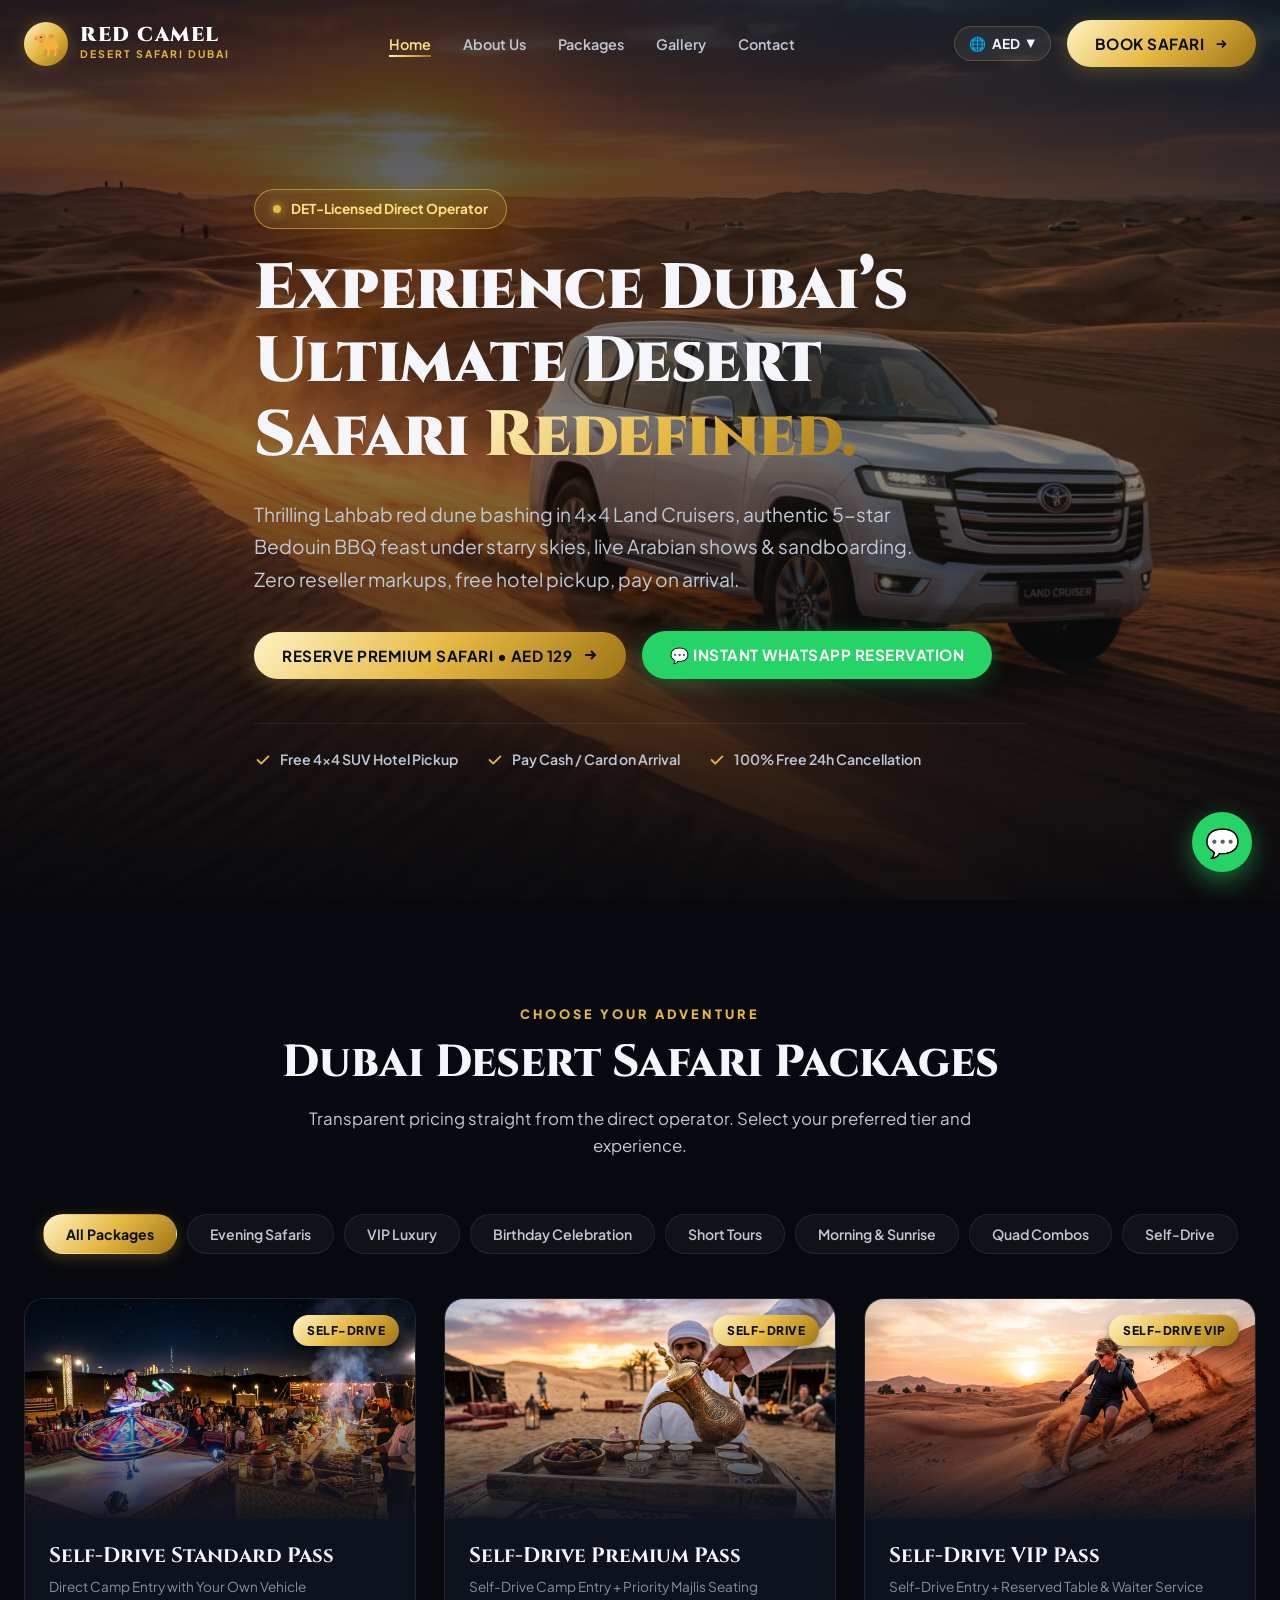
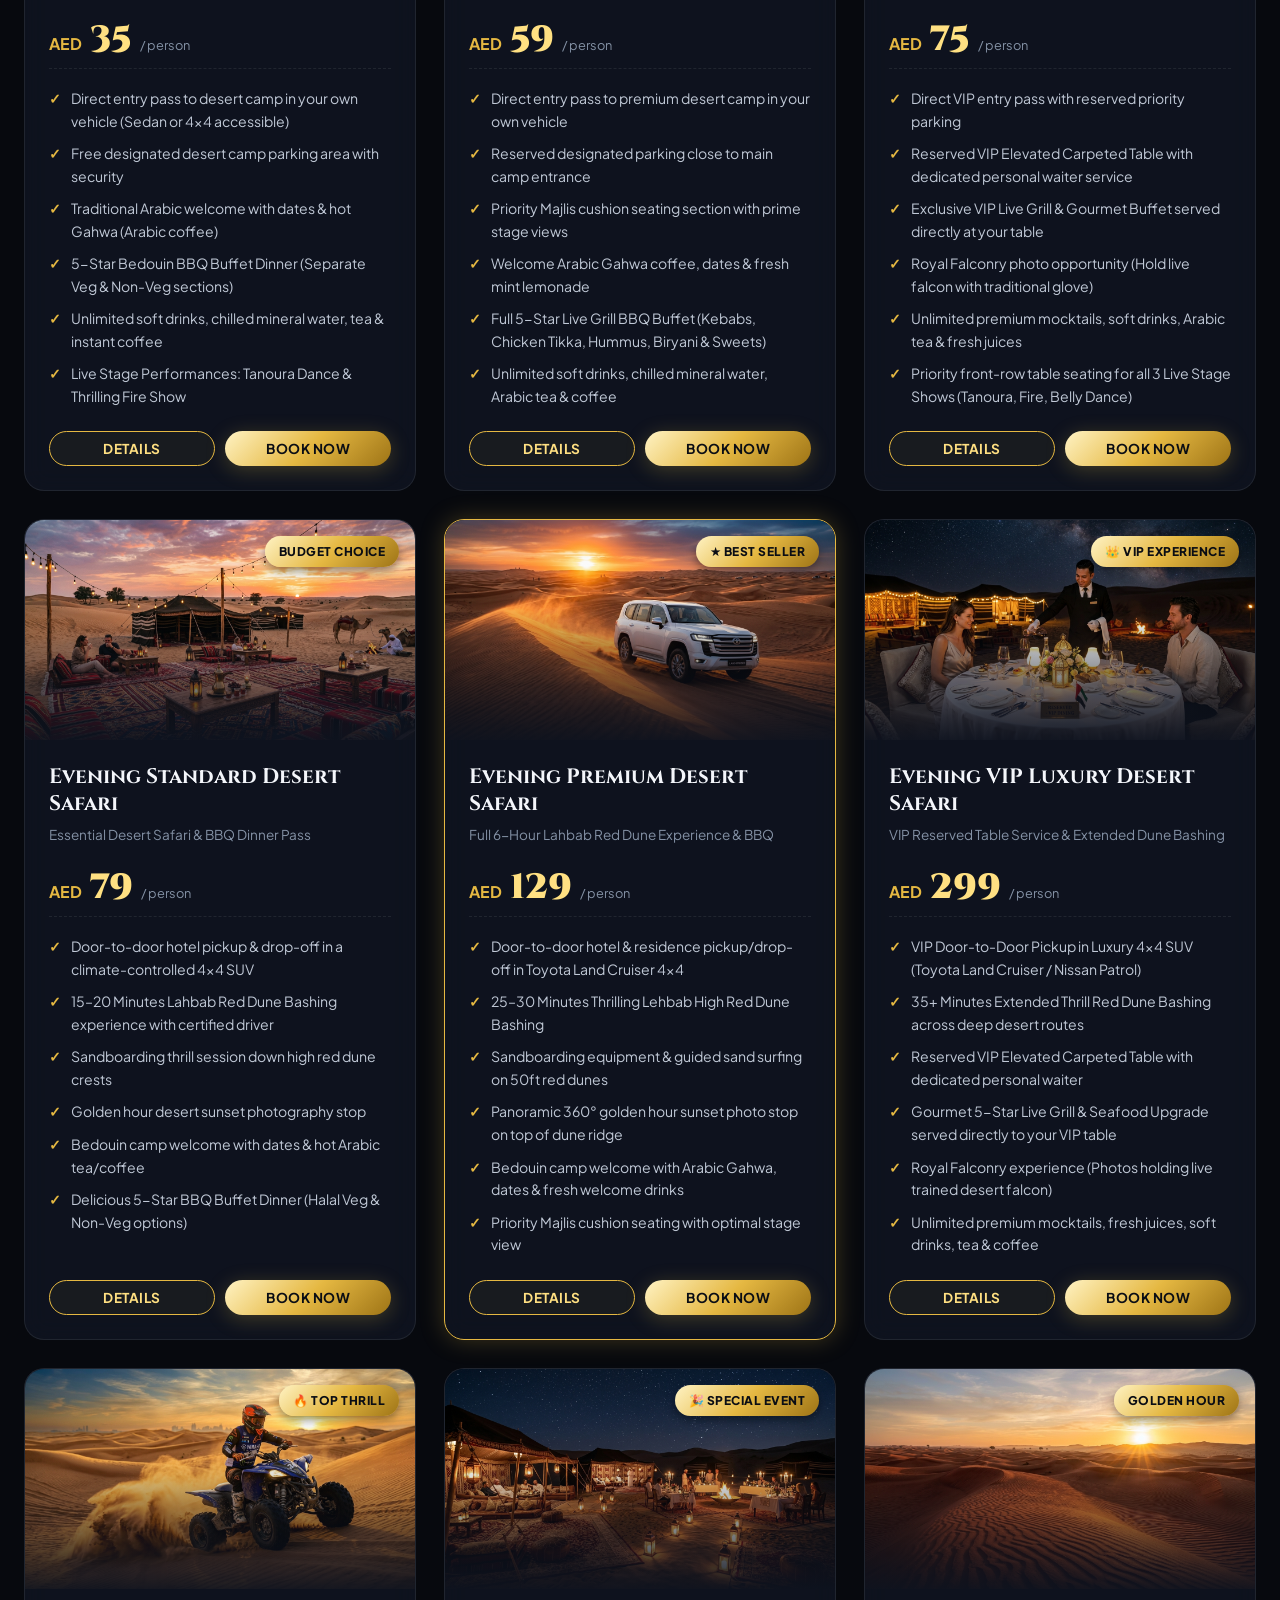
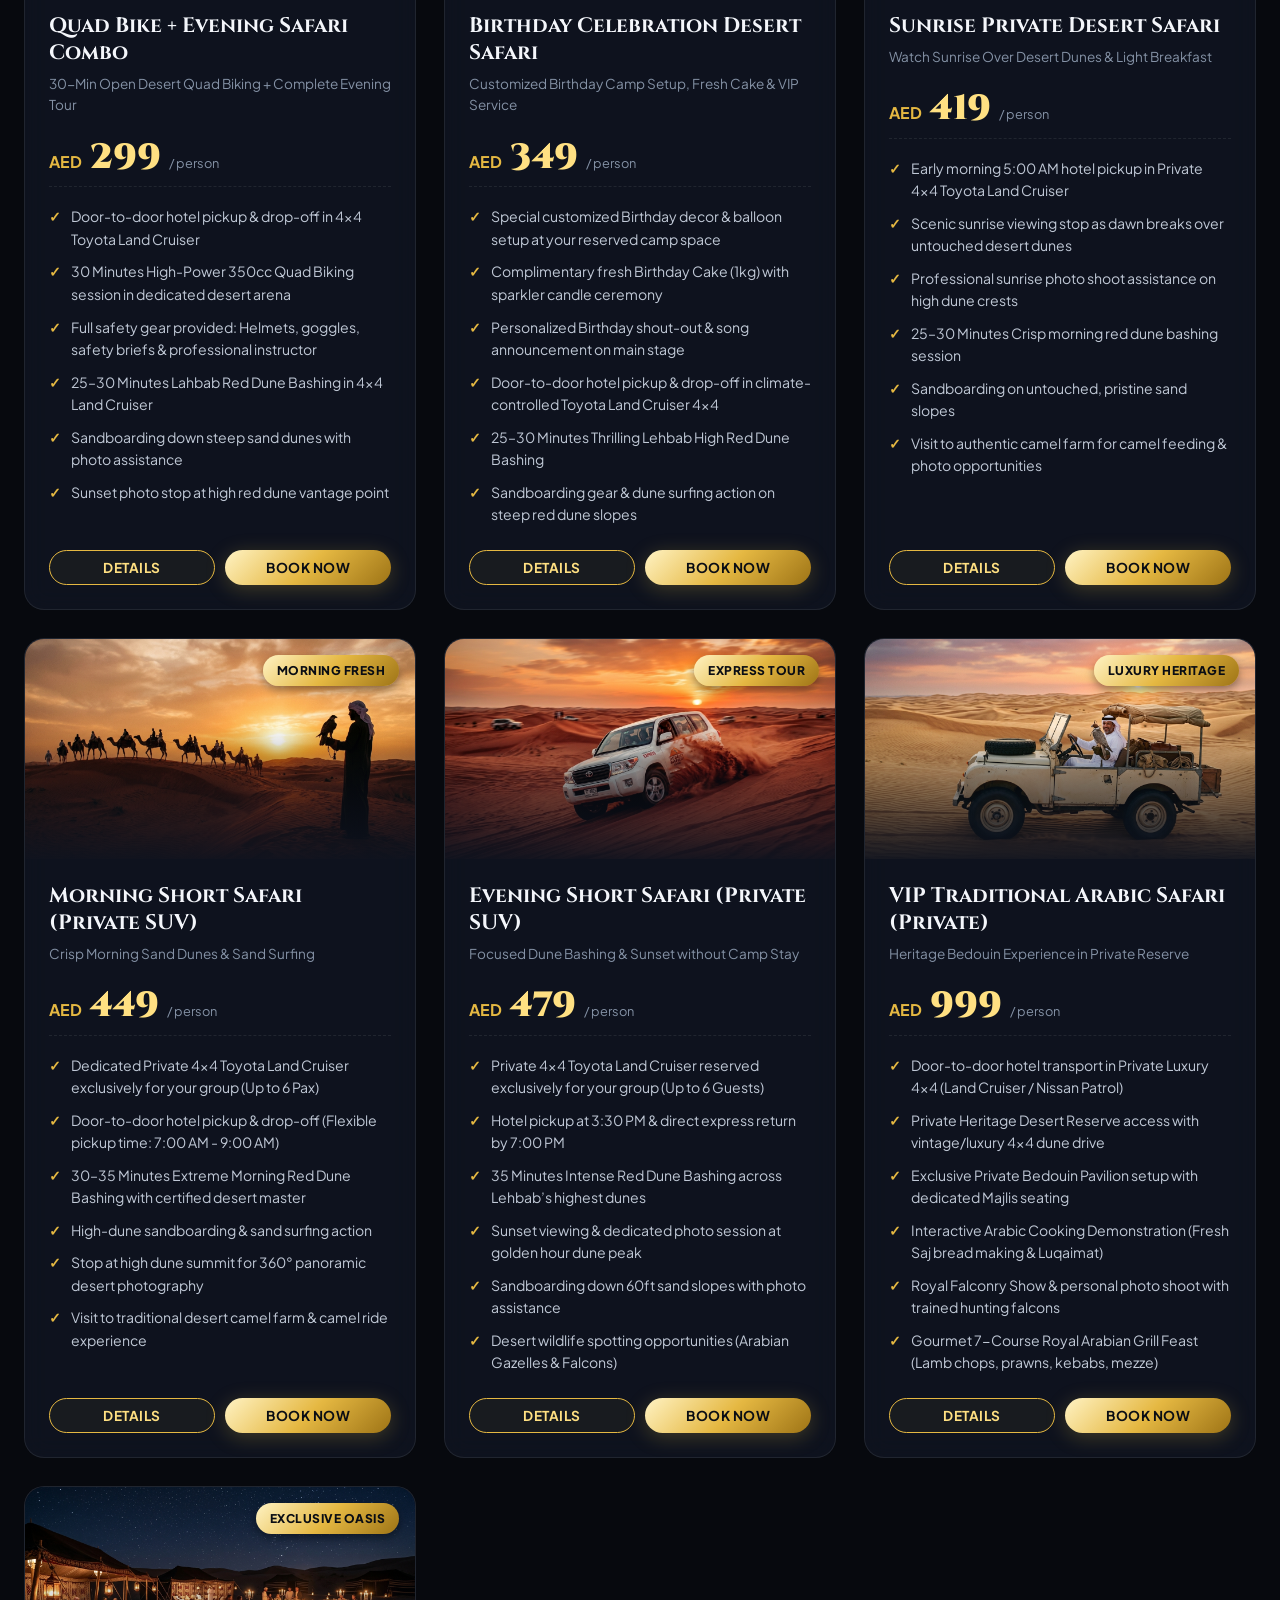
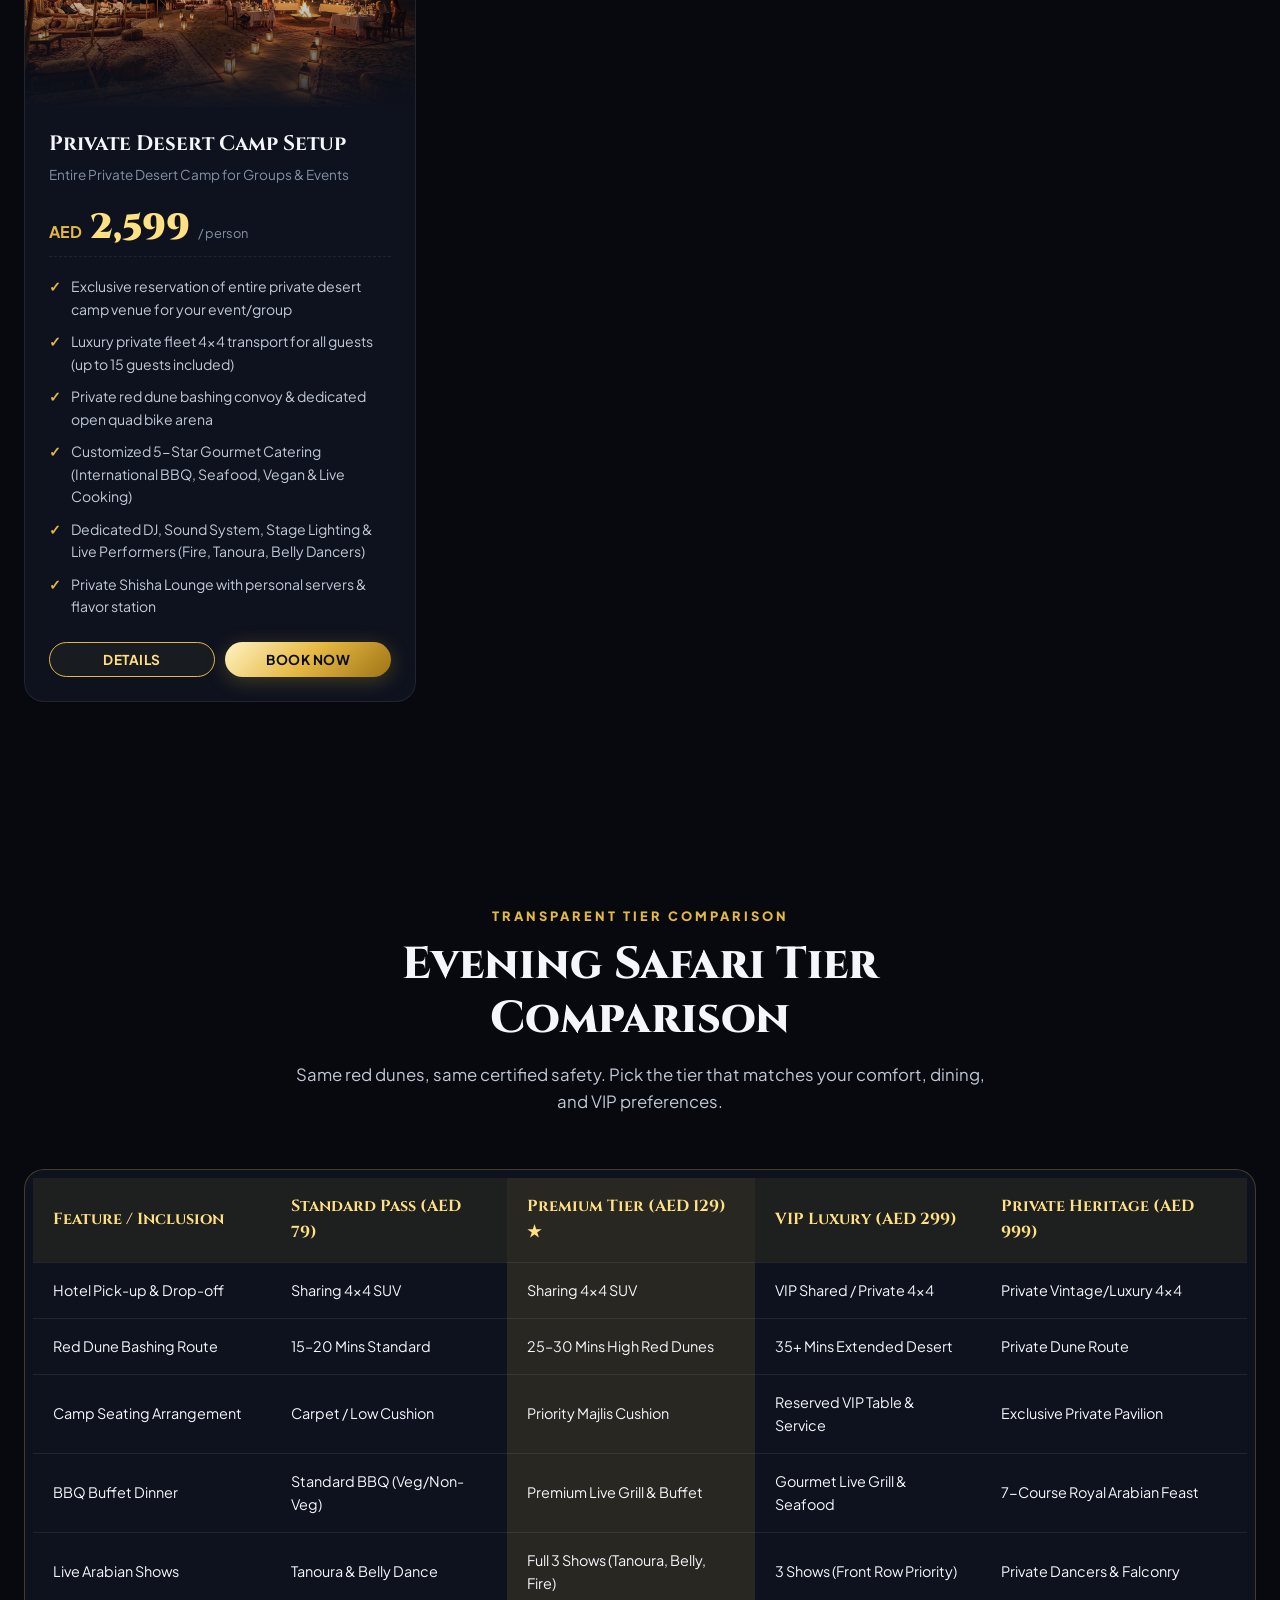
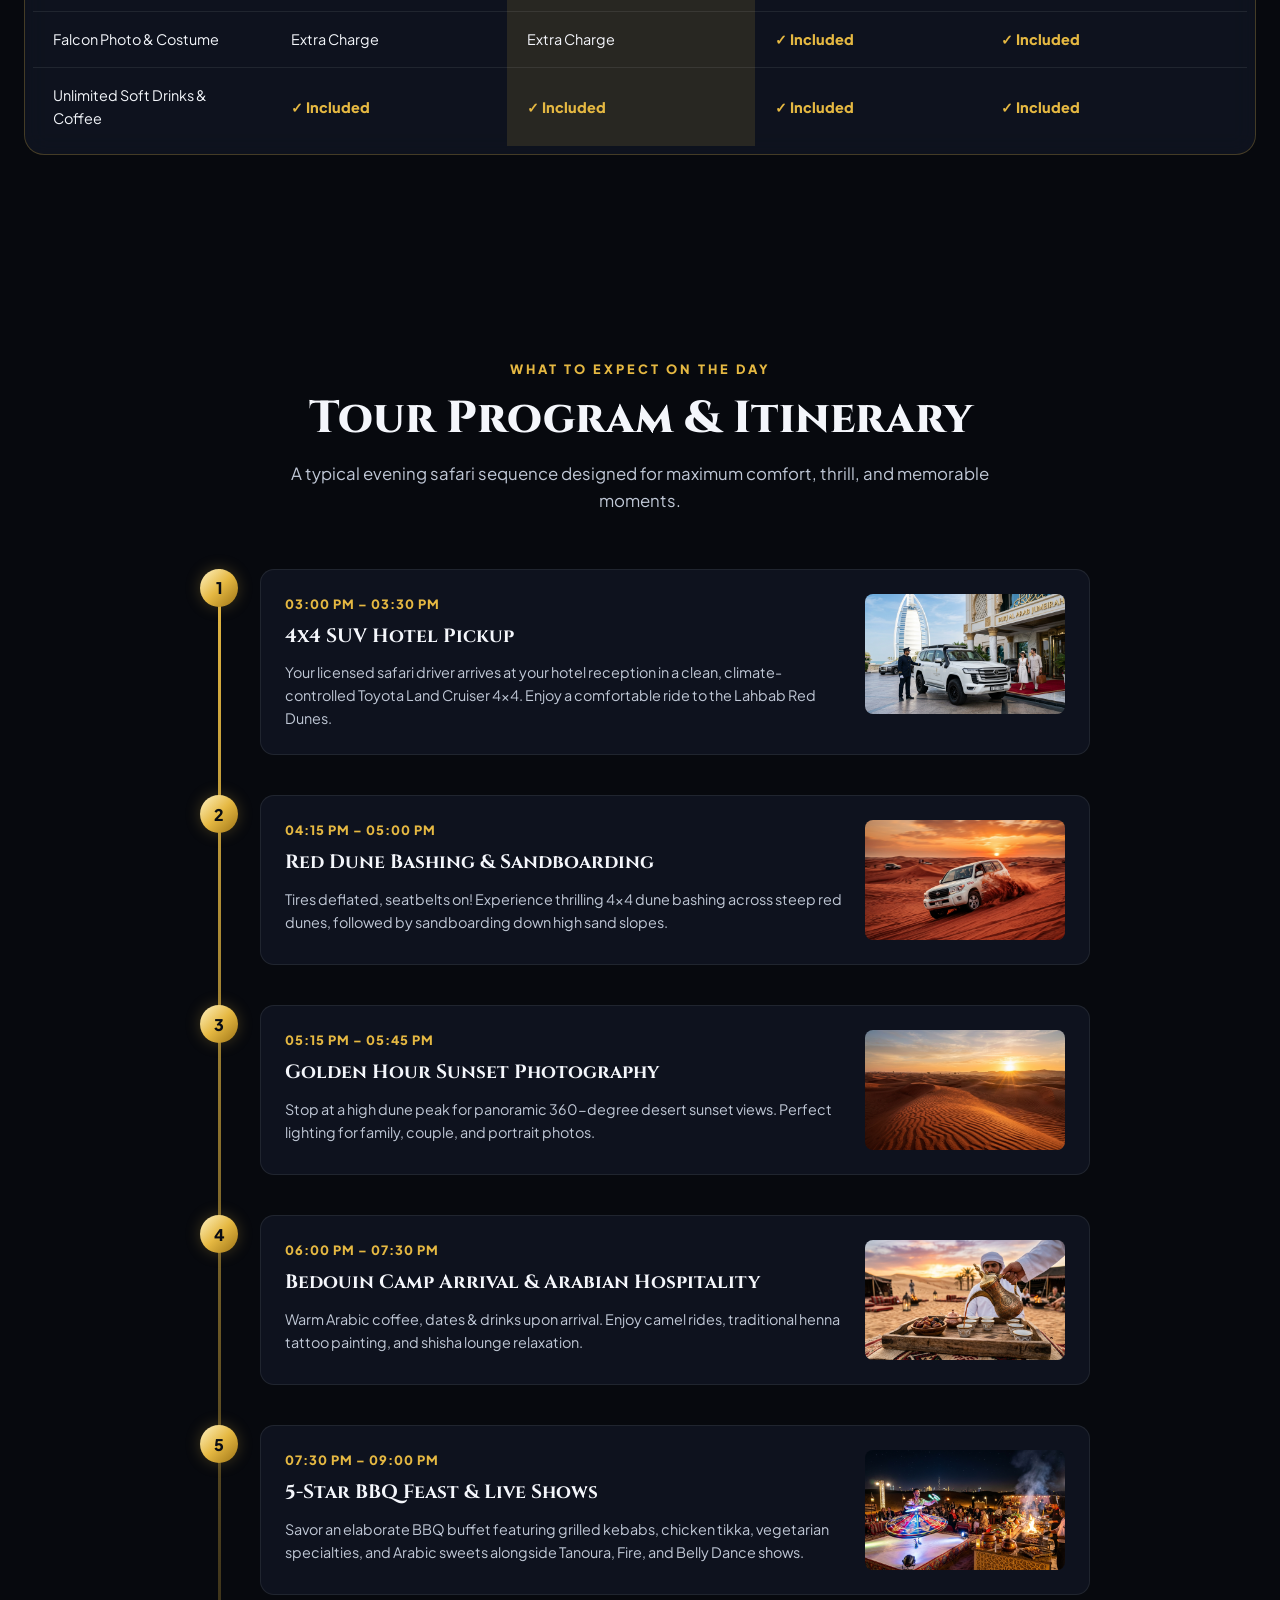
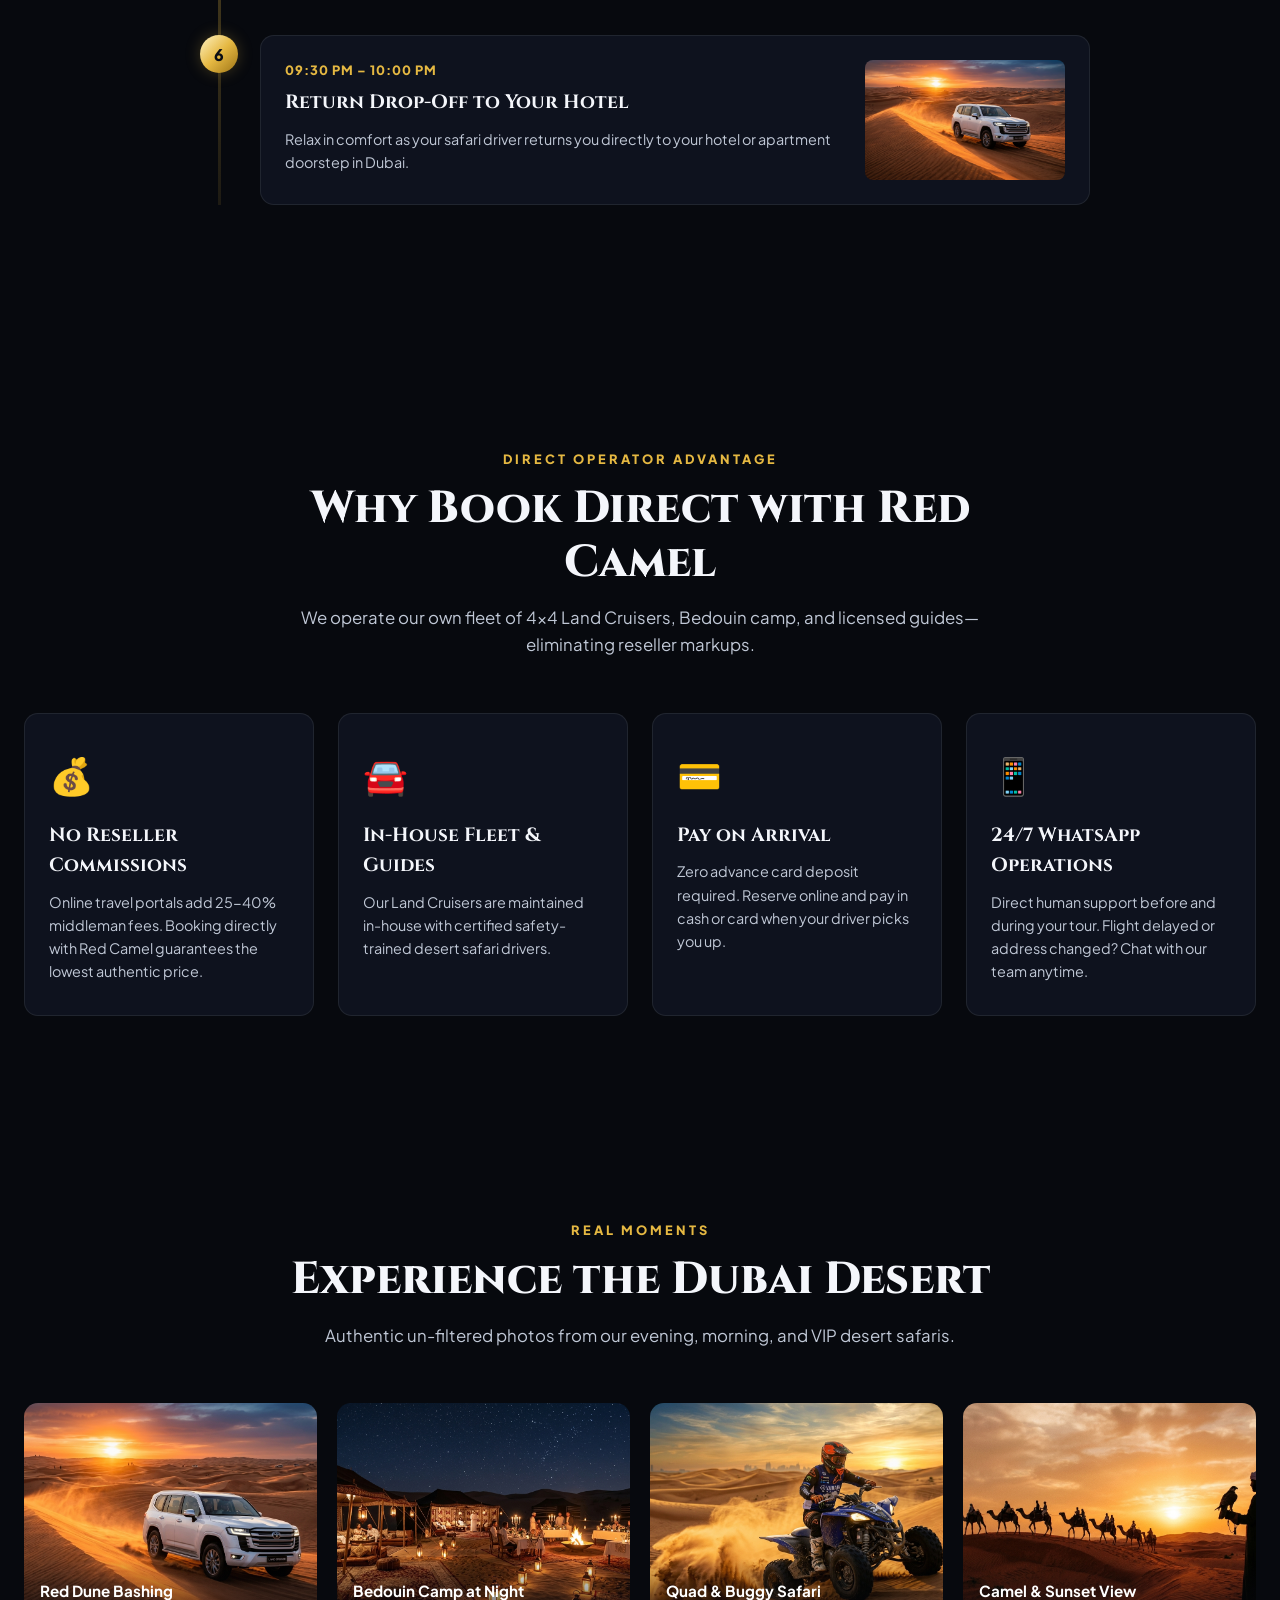
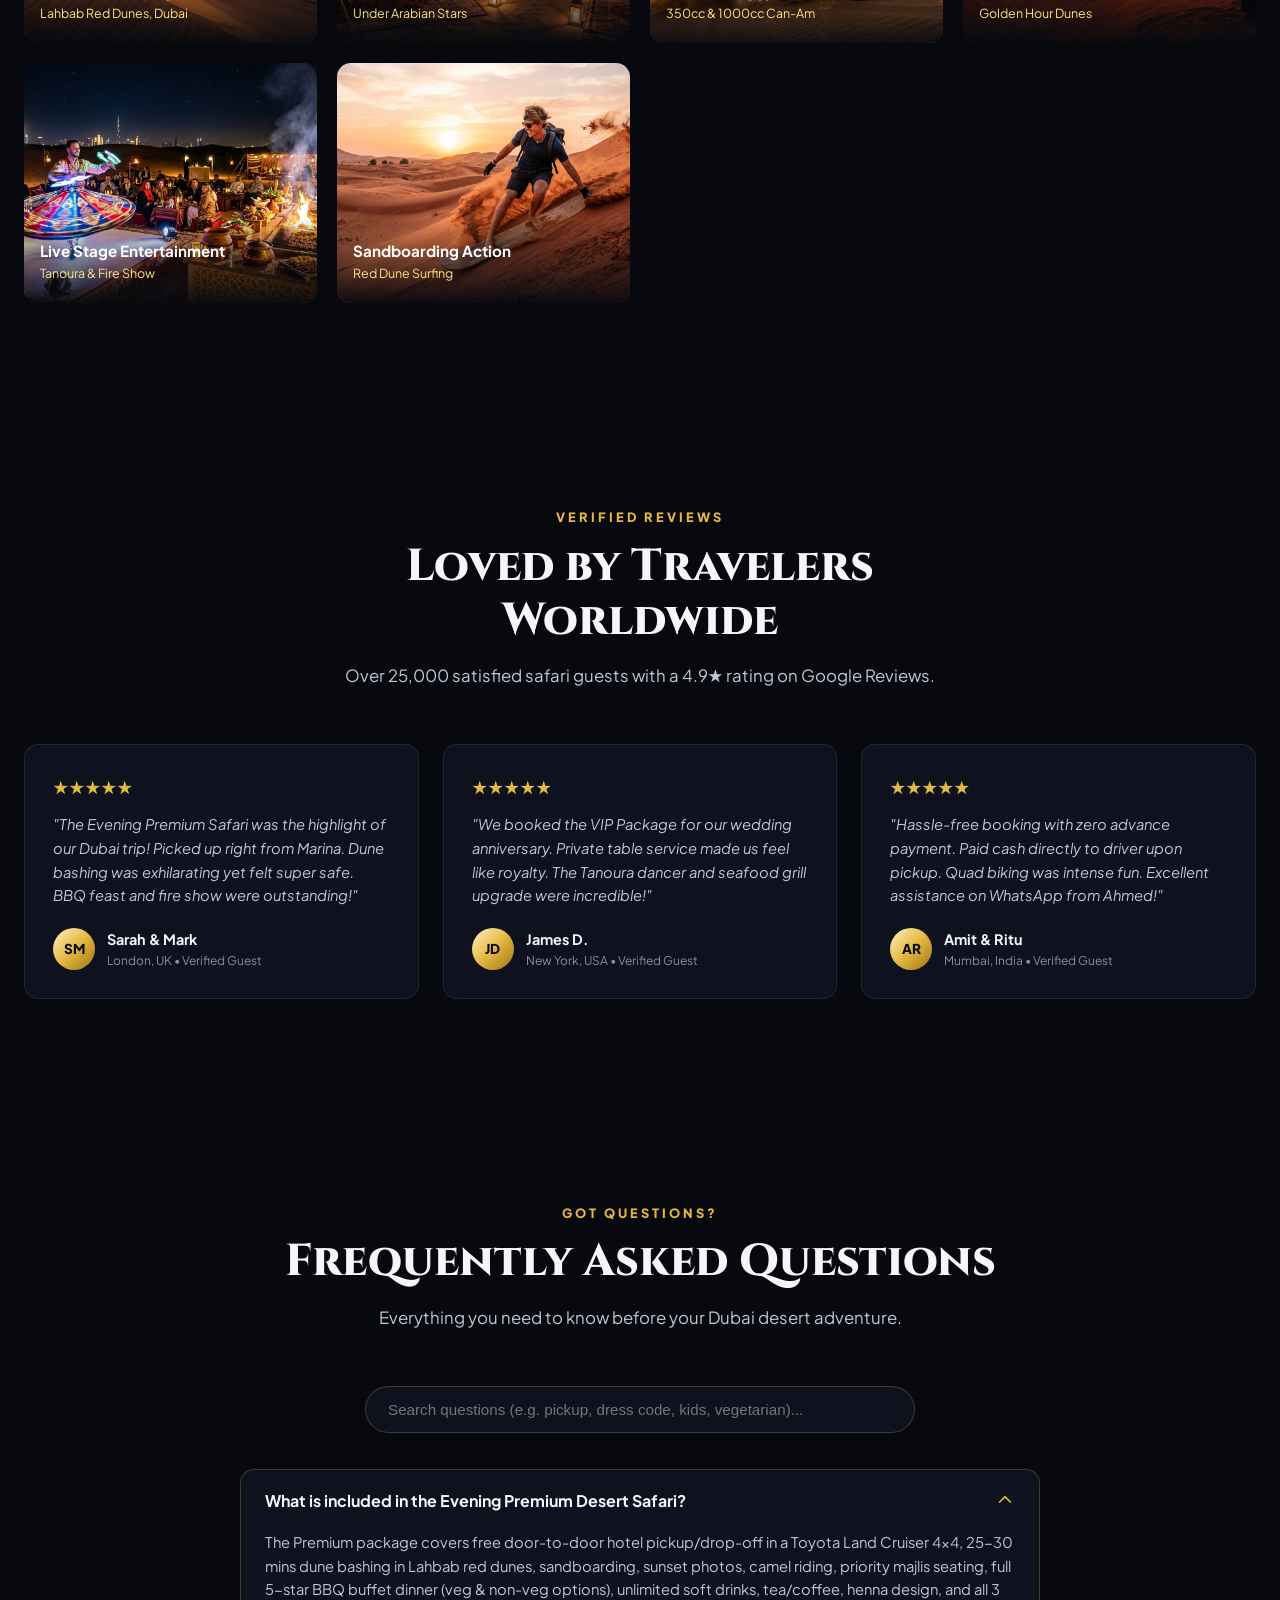
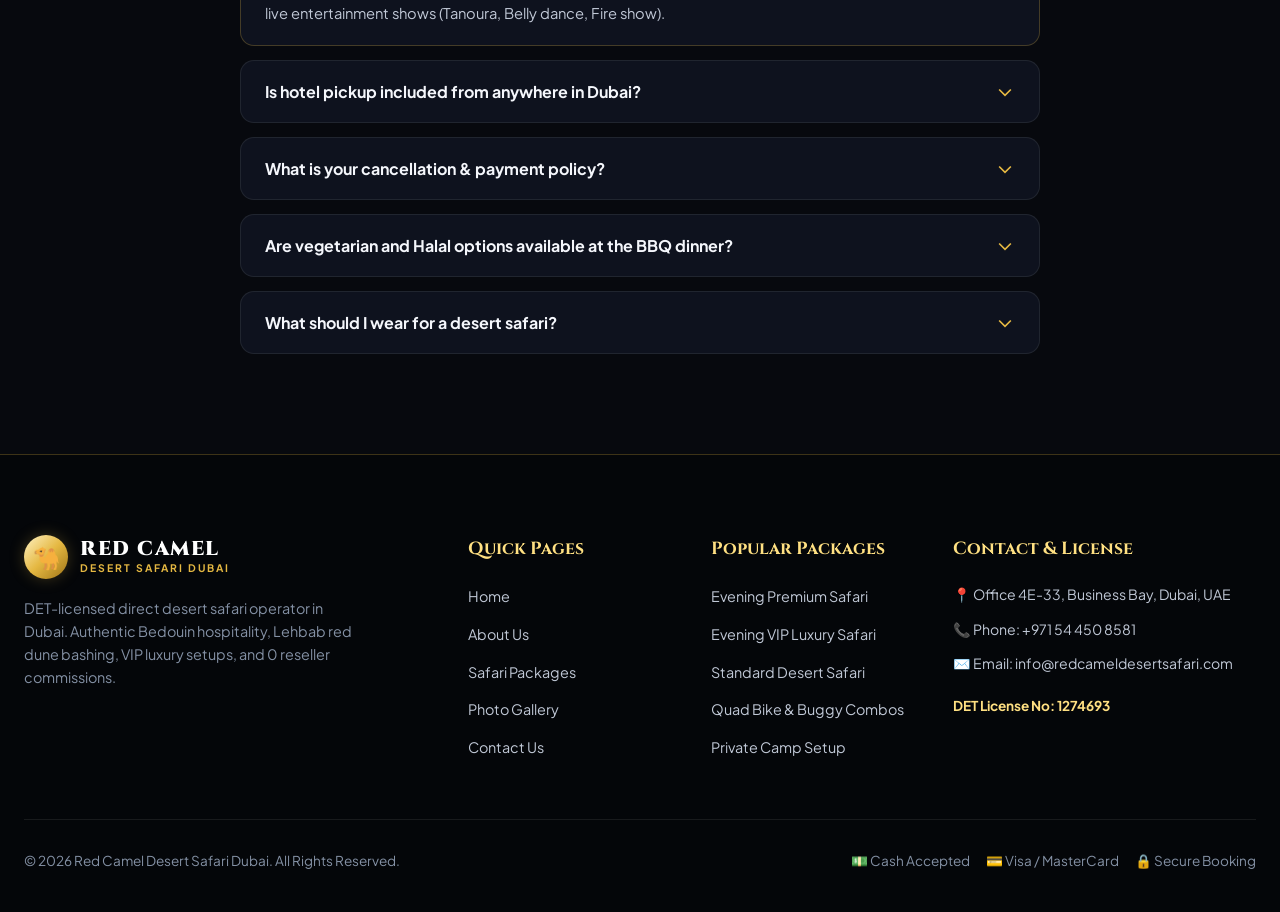
==== commit 6f297337: "irthday cecategory and page added" ====
--- a/index.html
+++ b/index.html
@@ -140,6 +140,7 @@
         <button class="tab-btn active" data-category="all">All Packages</button>
         <button class="tab-btn" data-category="evening">Evening Safaris</button>
         <button class="tab-btn" data-category="vip">VIP Luxury</button>
+        <button class="tab-btn" data-category="birthday">Birthday Celebration</button>
         <button class="tab-btn" data-category="short">Short Tours</button>
         <button class="tab-btn" data-category="morning">Morning & Sunrise</button>
         <button class="tab-btn" data-category="combos">Quad Combos</button>
@@ -579,6 +580,7 @@
               <option value="evening-premium">Evening Premium Safari (AED 129)</option>
               <option value="evening-vip">Evening VIP Luxury Safari (AED 299)</option>
               <option value="combo-quad-safari">Quad Bike + Evening Safari Combo (AED 299)</option>
+              <option value="birthday-celebration">Birthday Celebration Safari (AED 349)</option>
               <option value="sunrise-safari">Sunrise Private Safari (AED 419)</option>
               <option value="morning-short-private">Morning Short Safari - Private (AED 449)</option>
               <option value="evening-short-private">Evening Short Safari - Private (AED 479)</option>
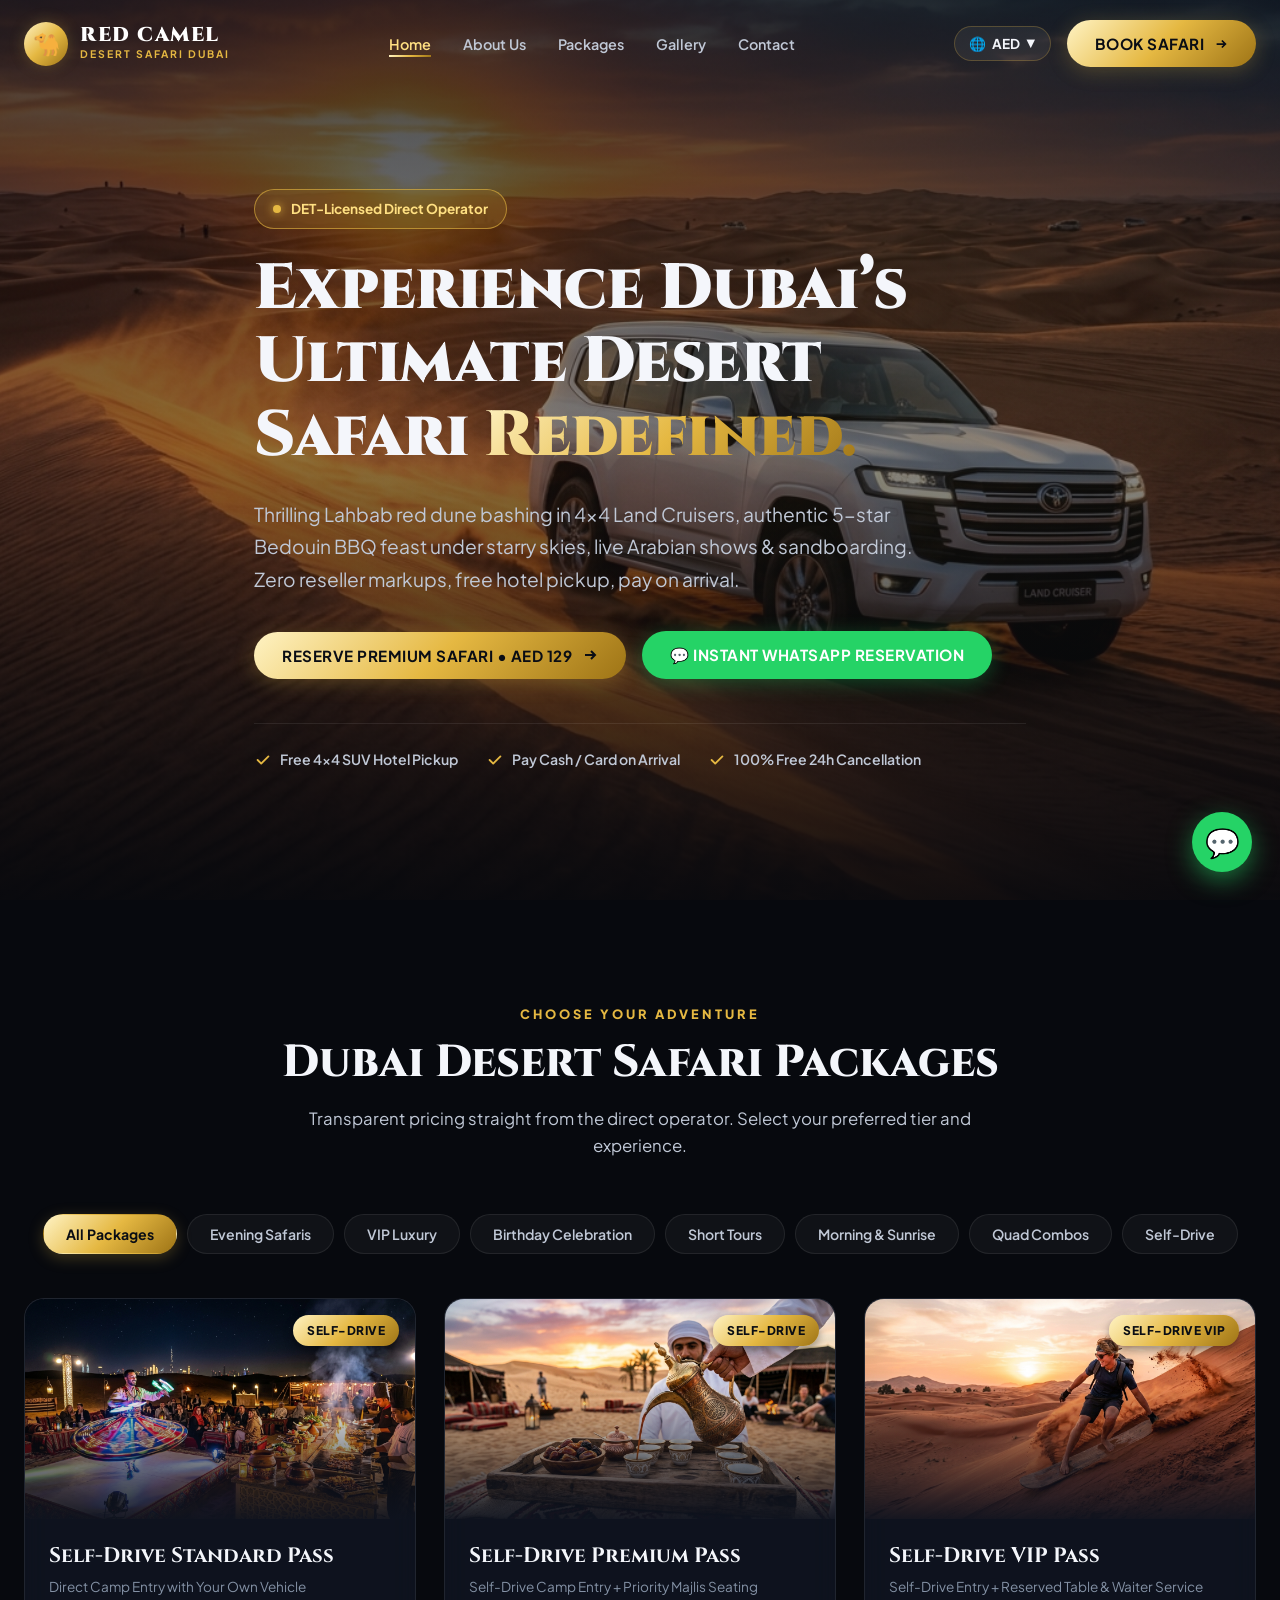
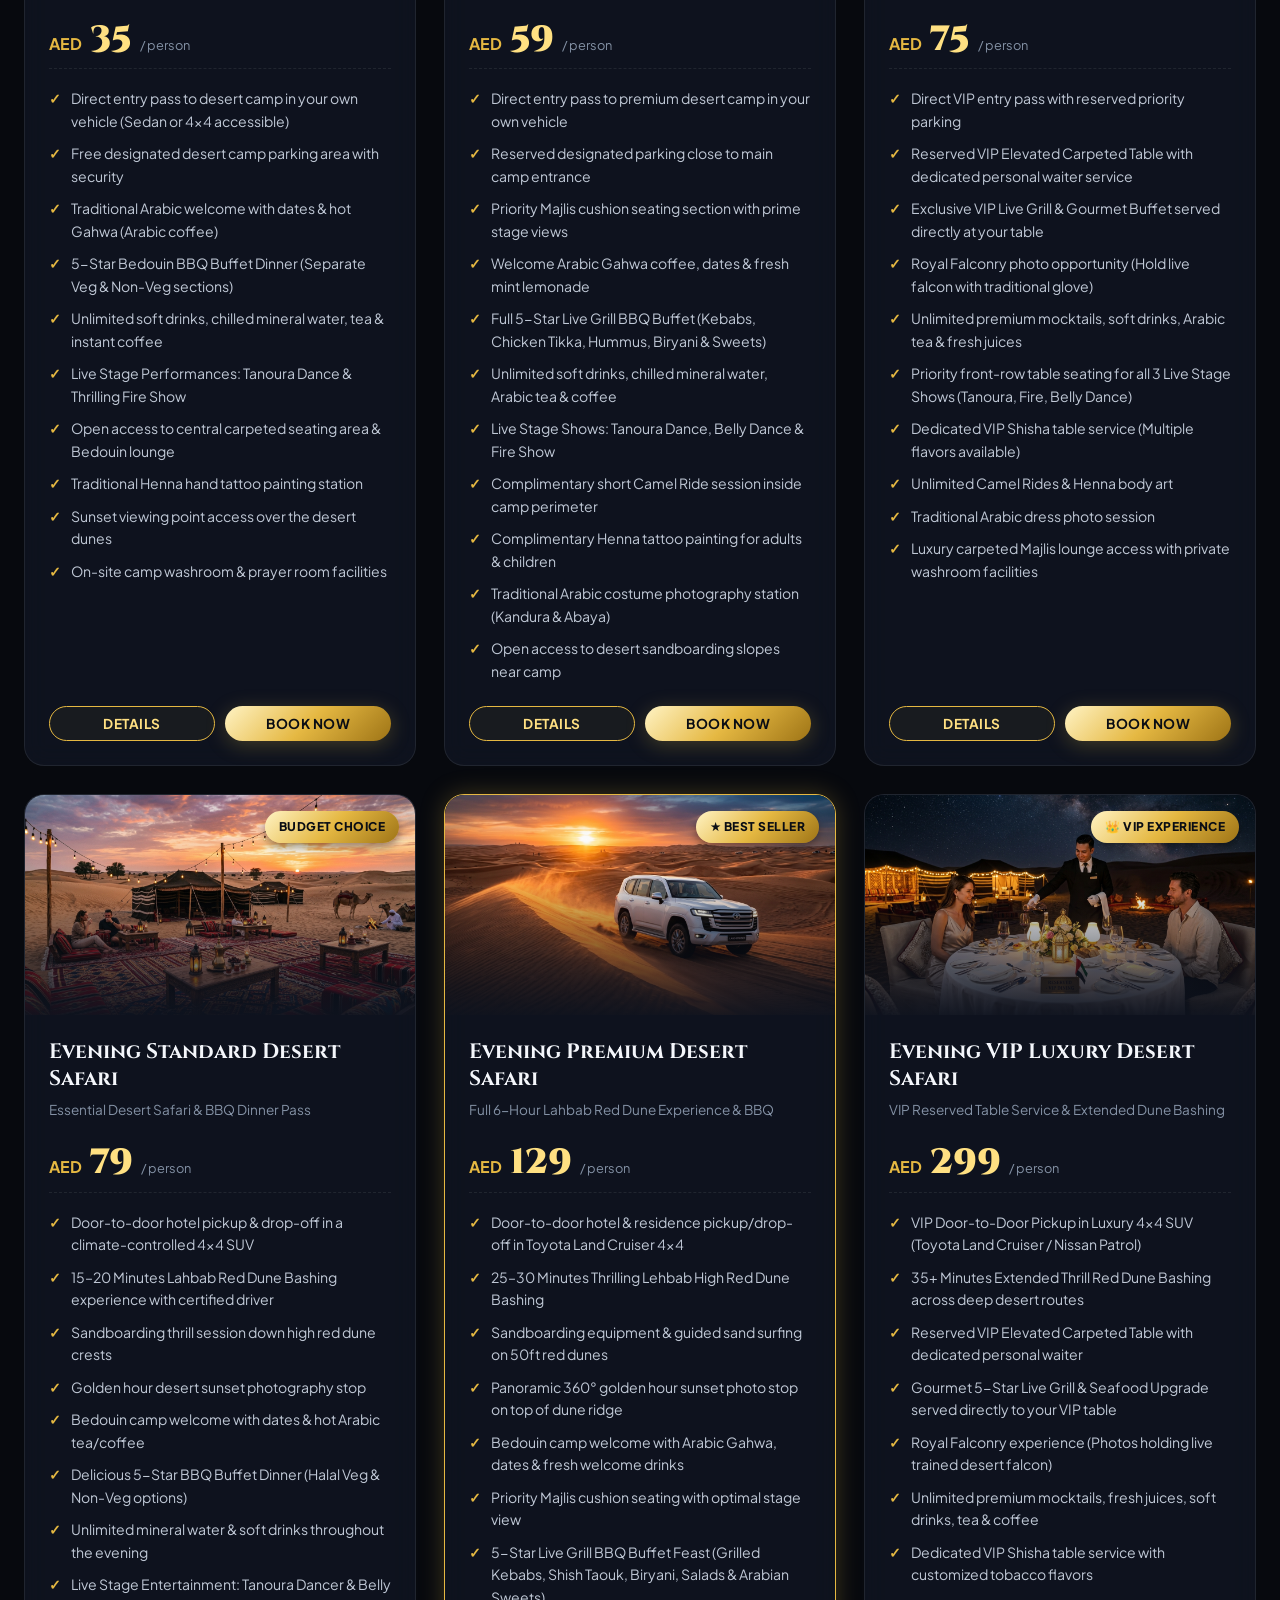
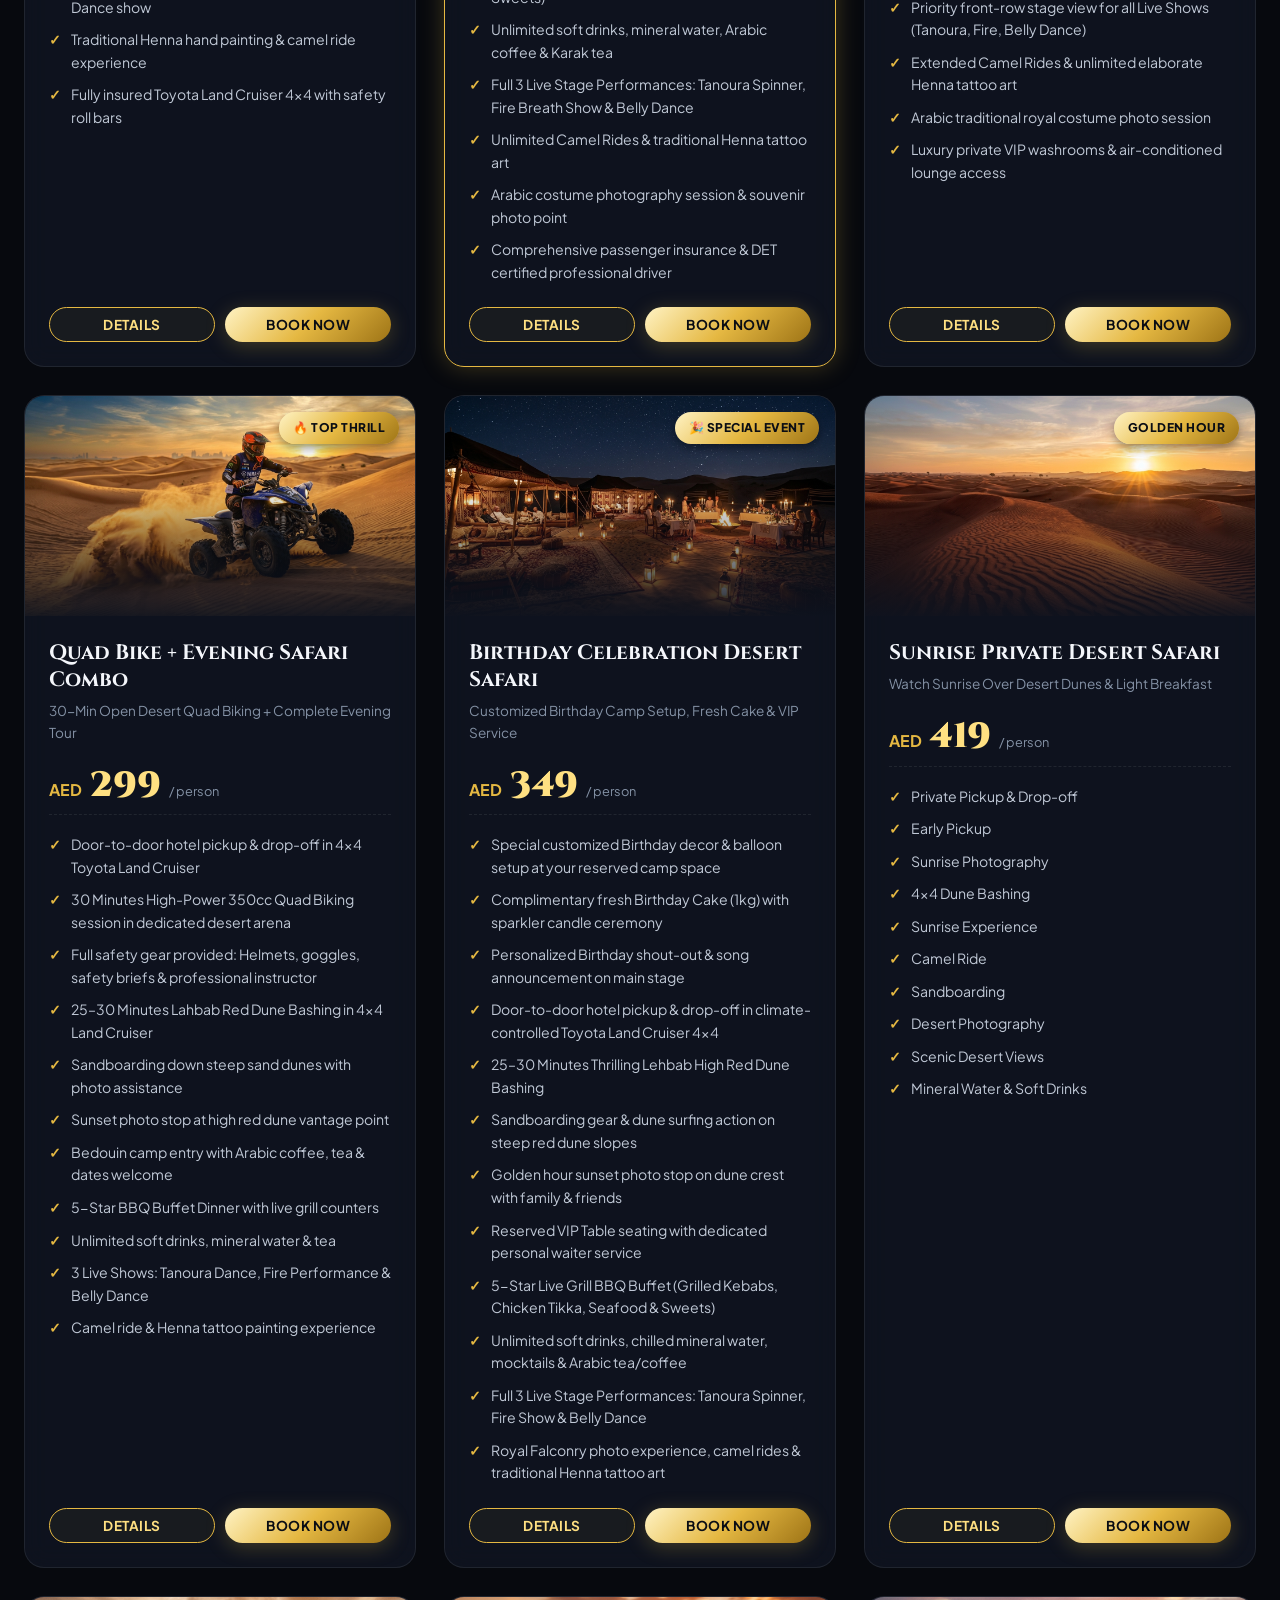
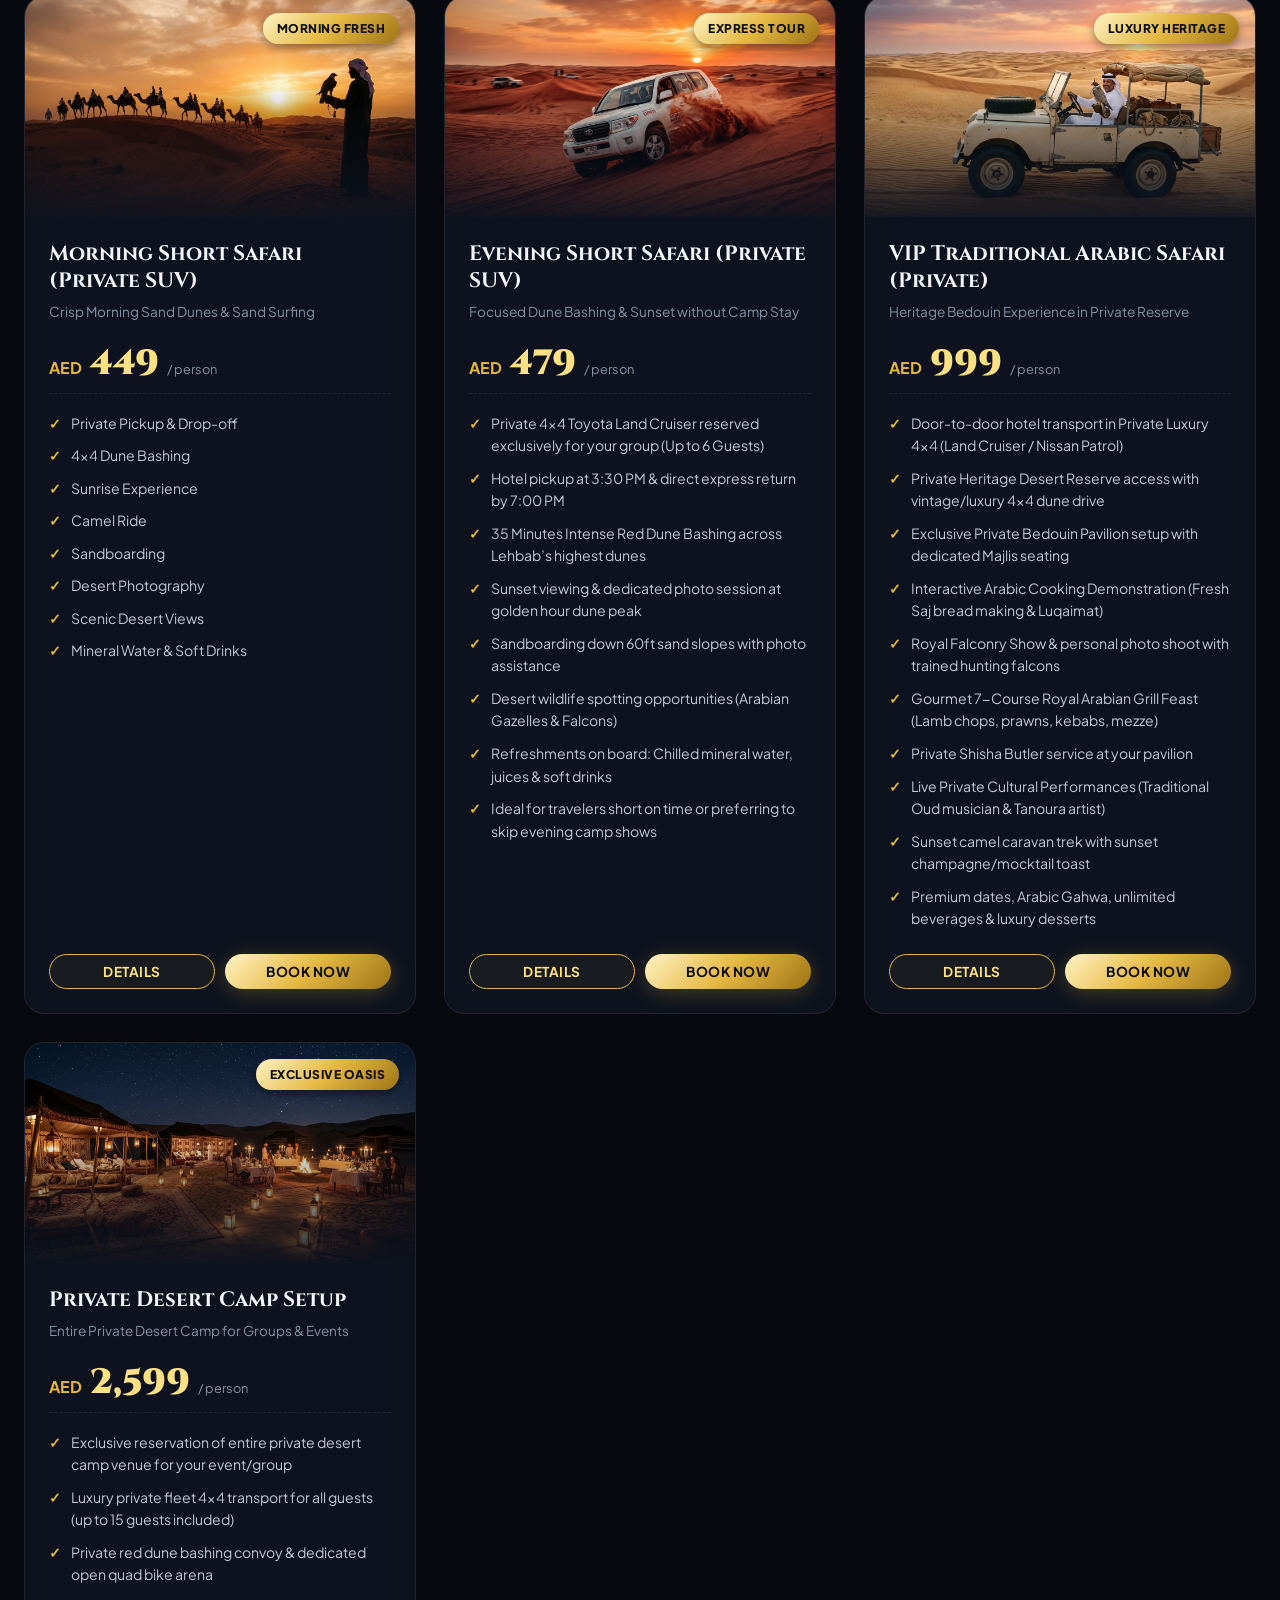
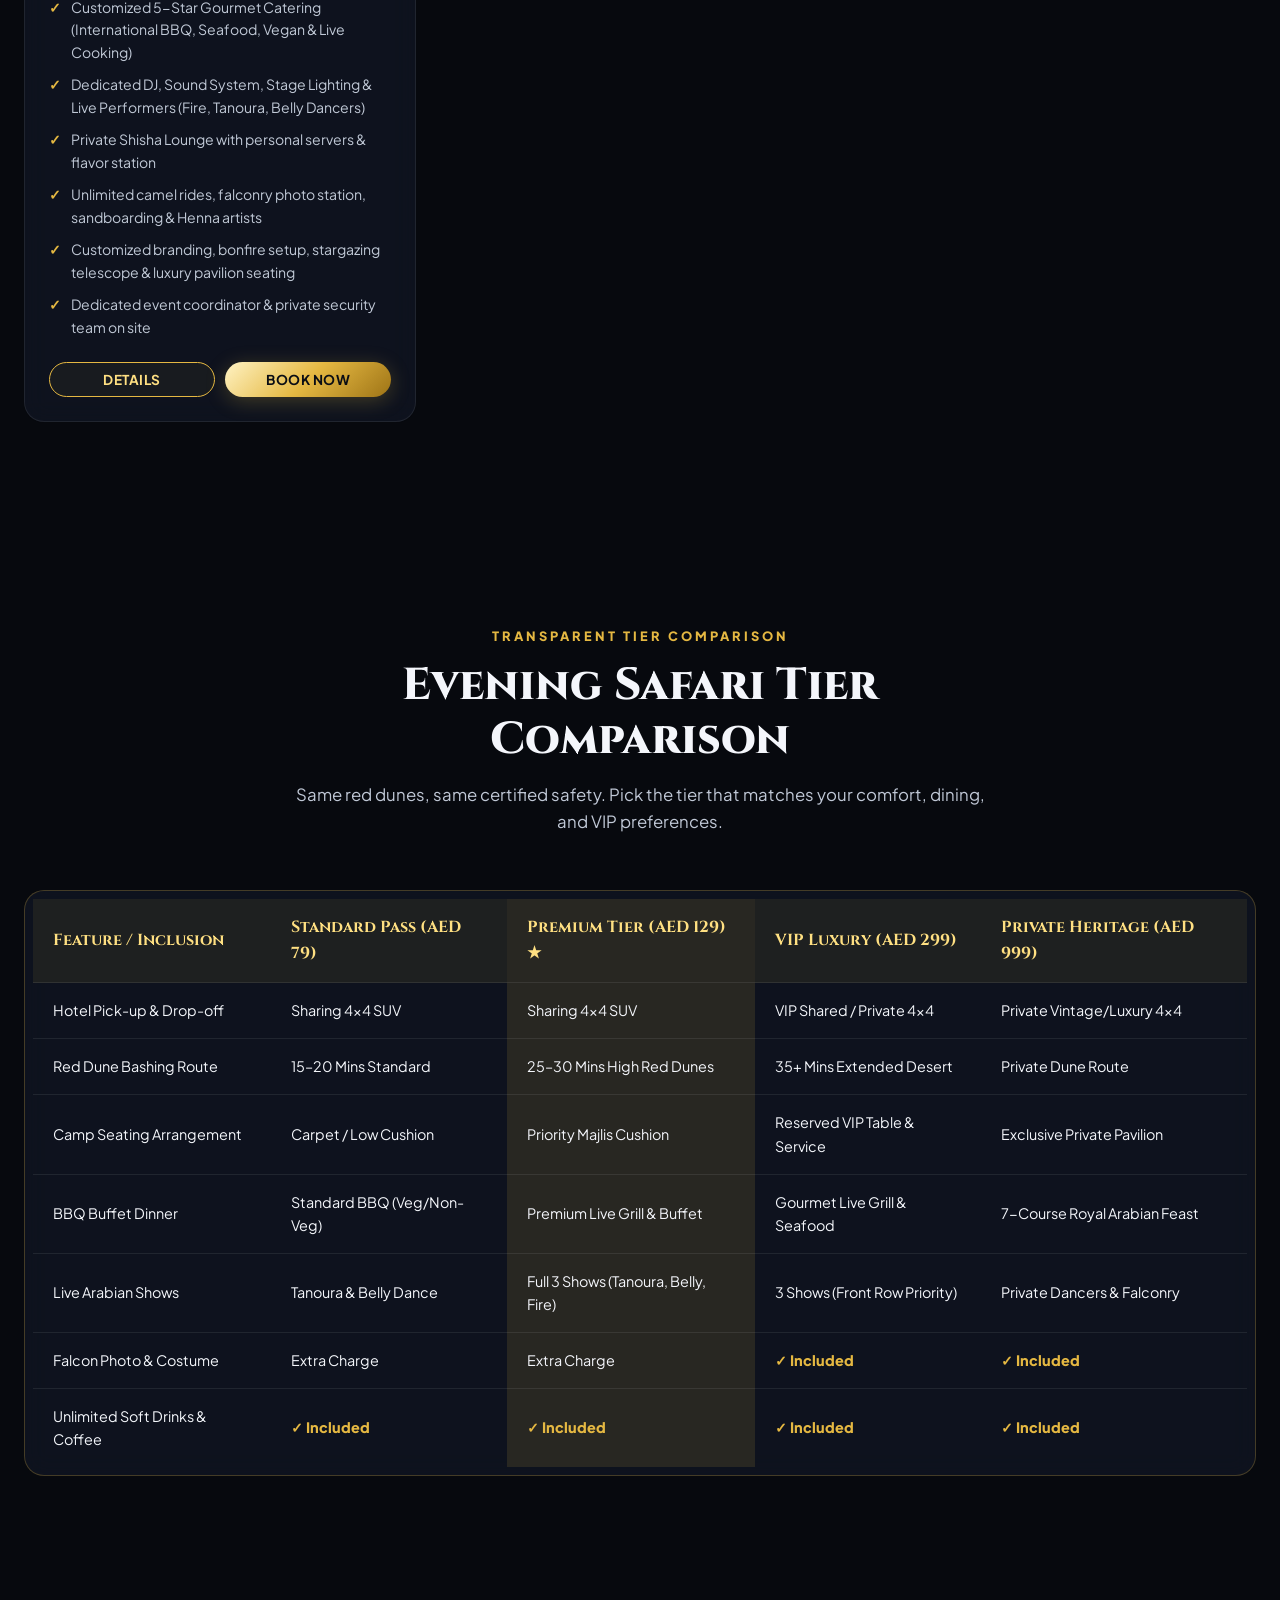
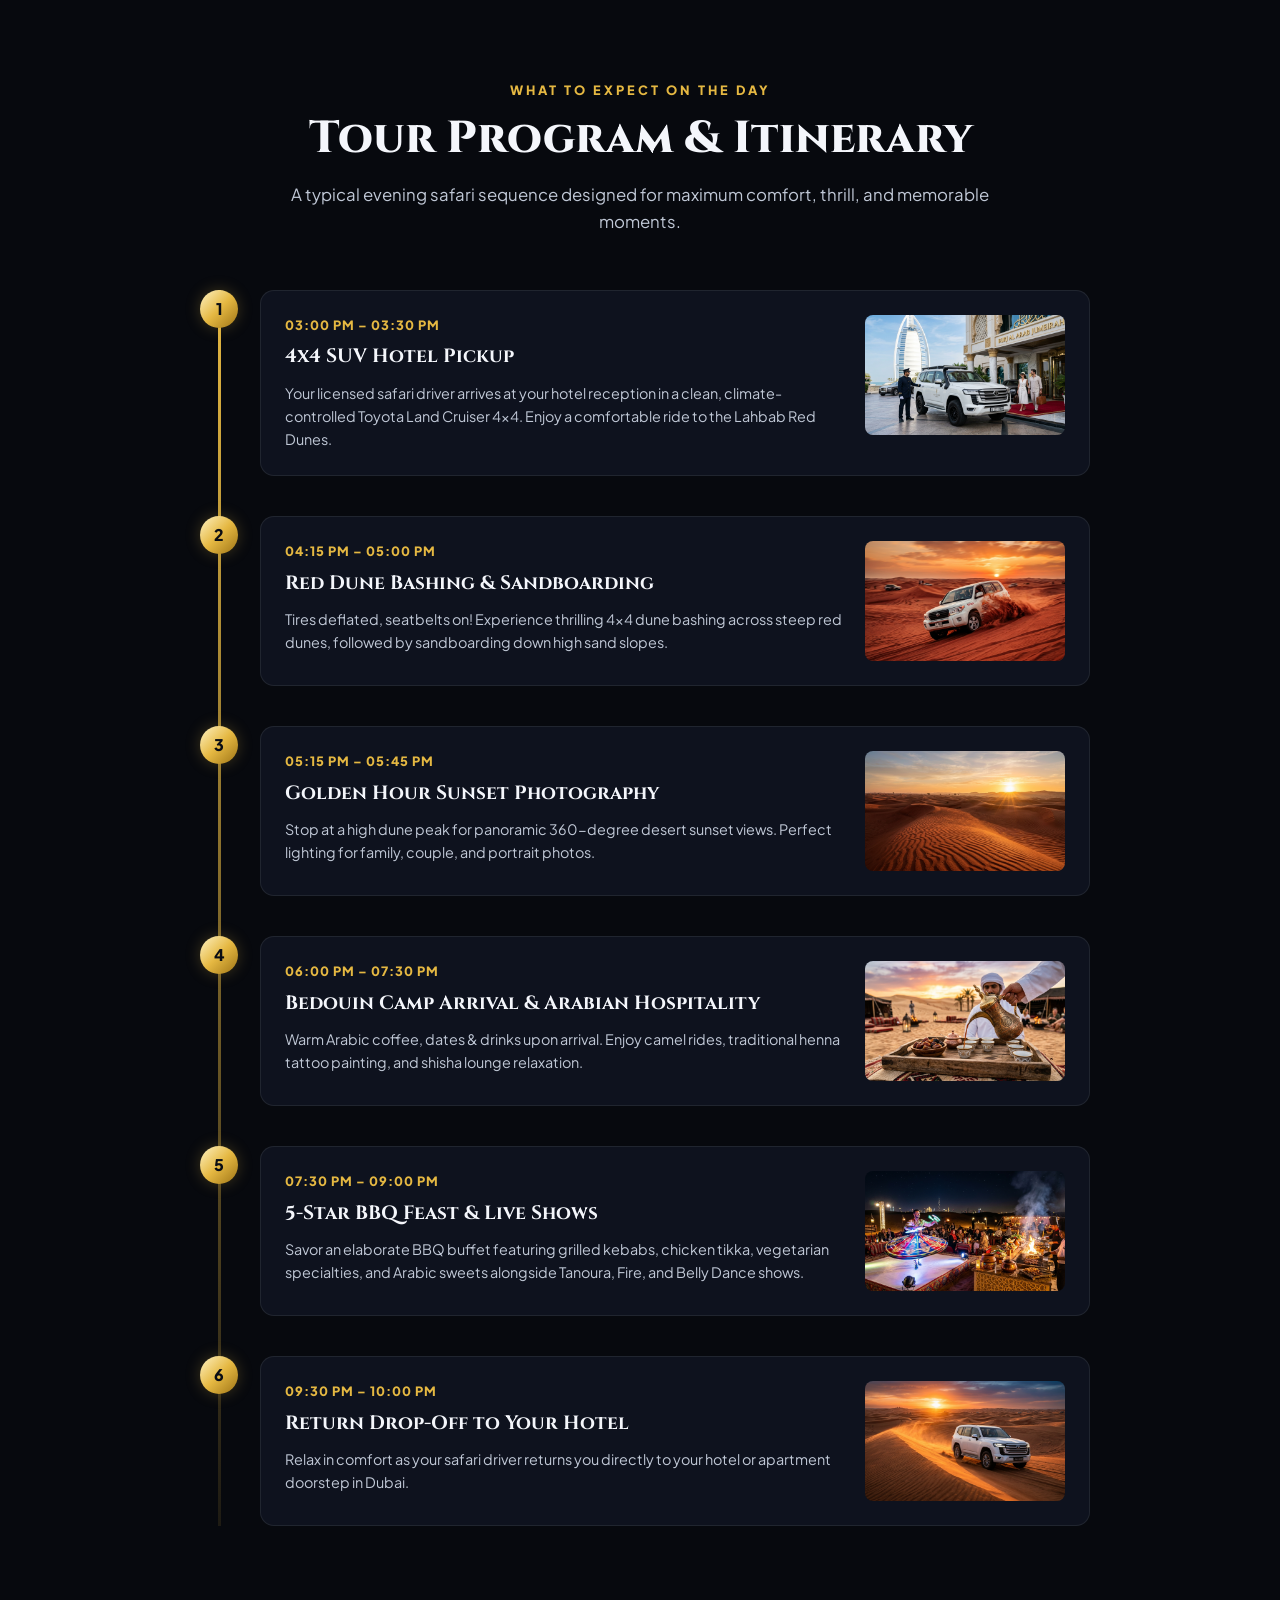
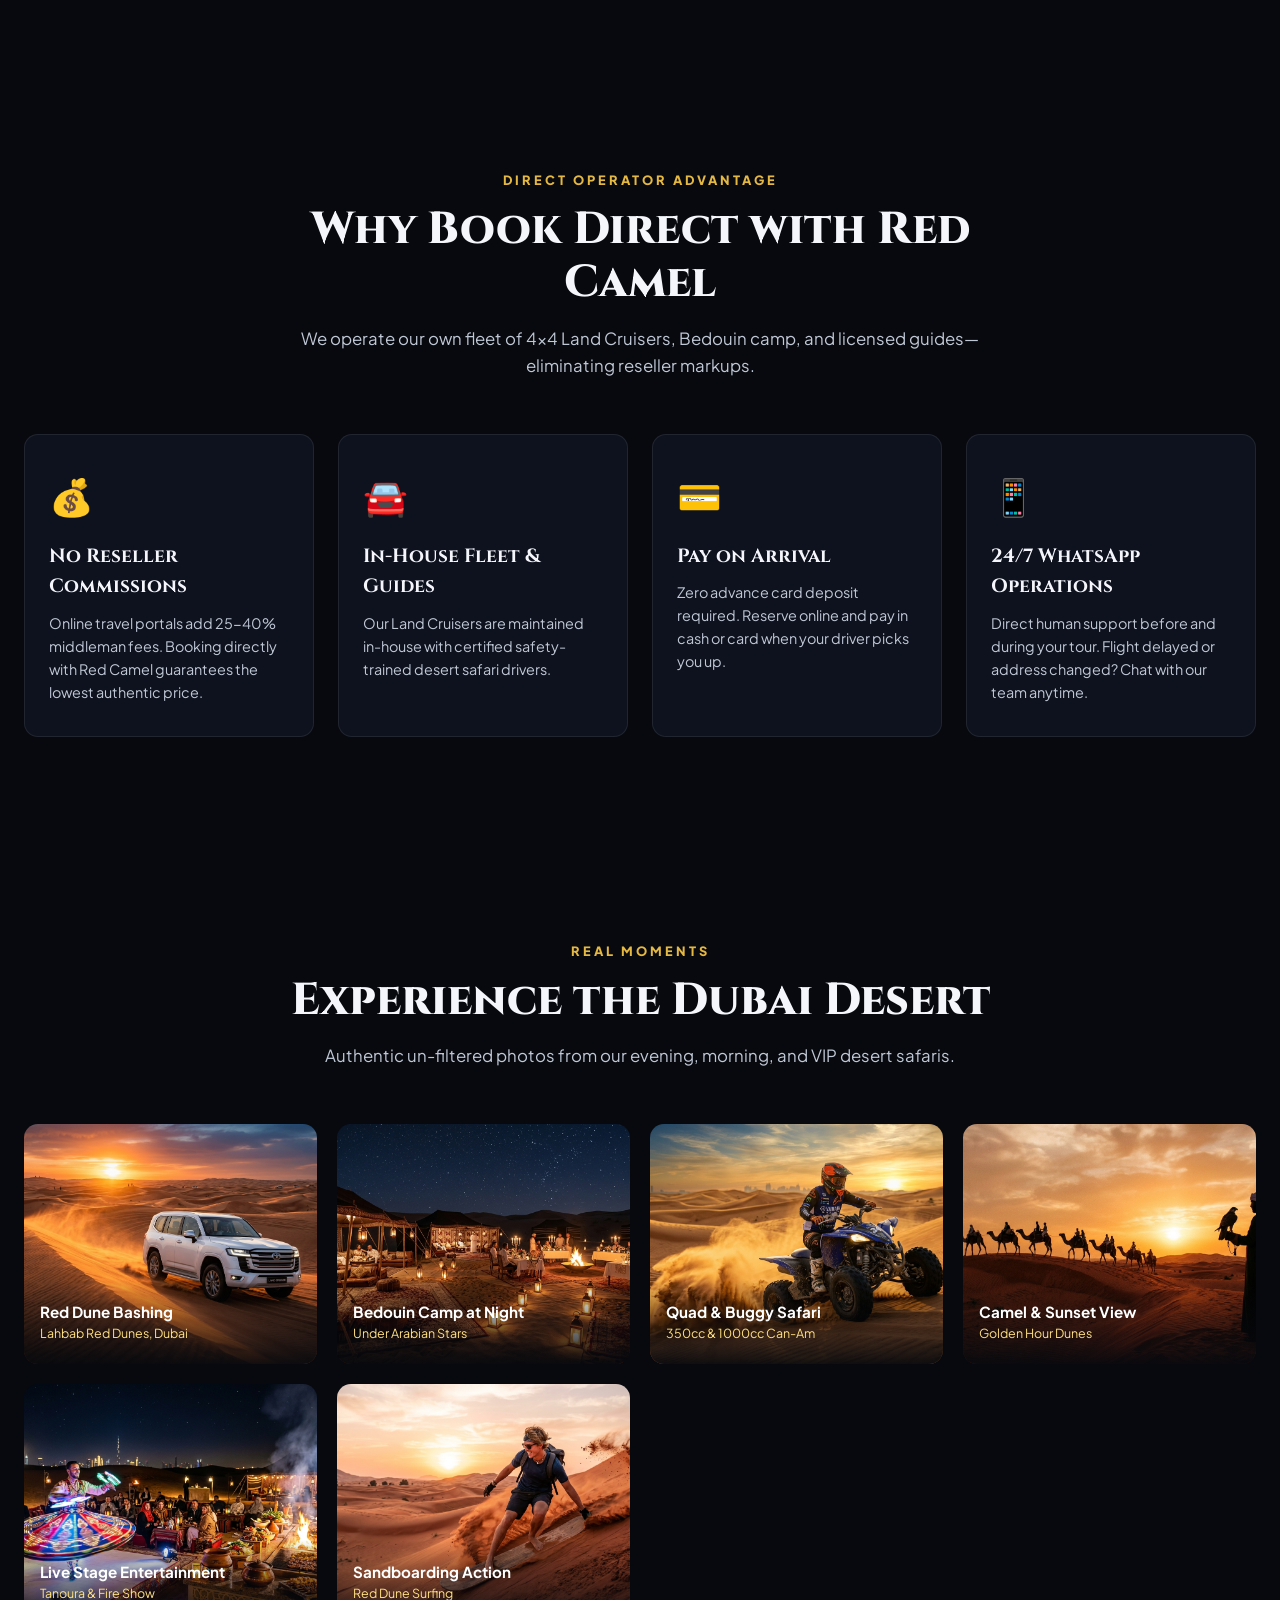
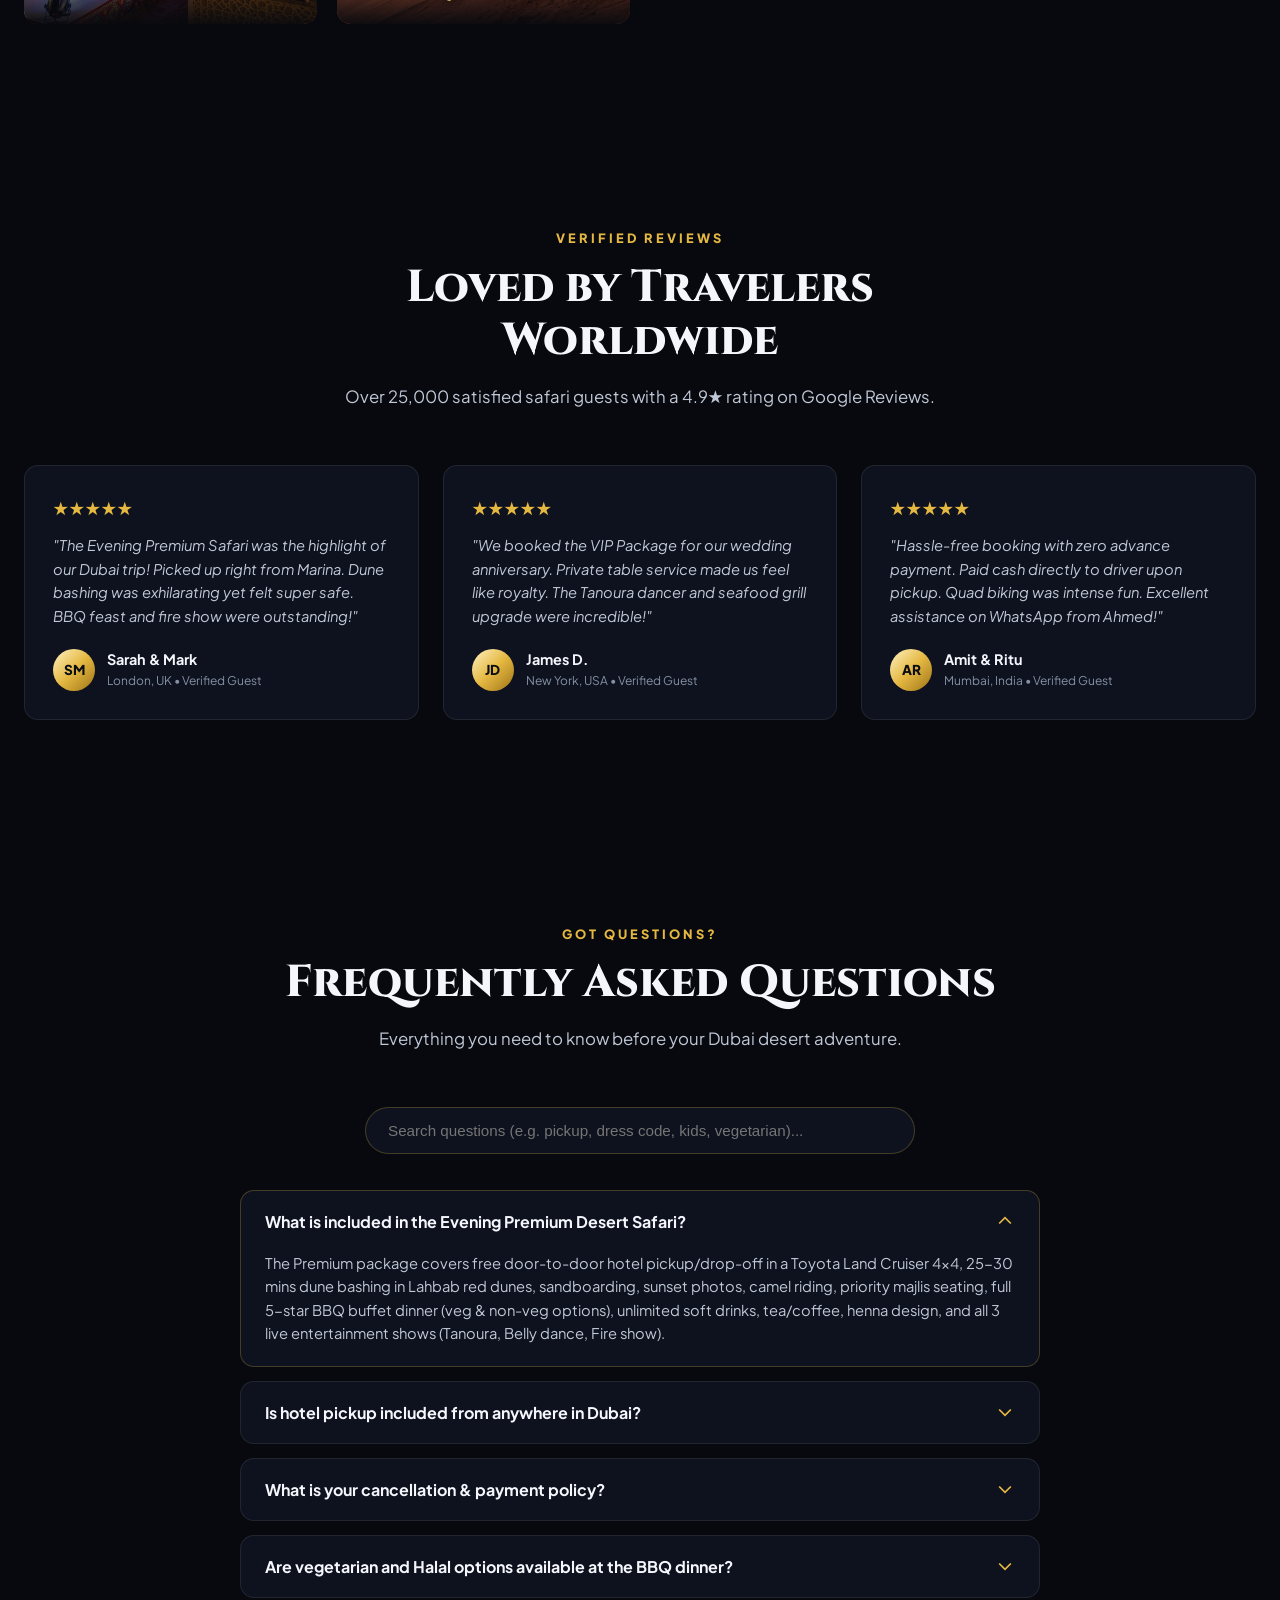
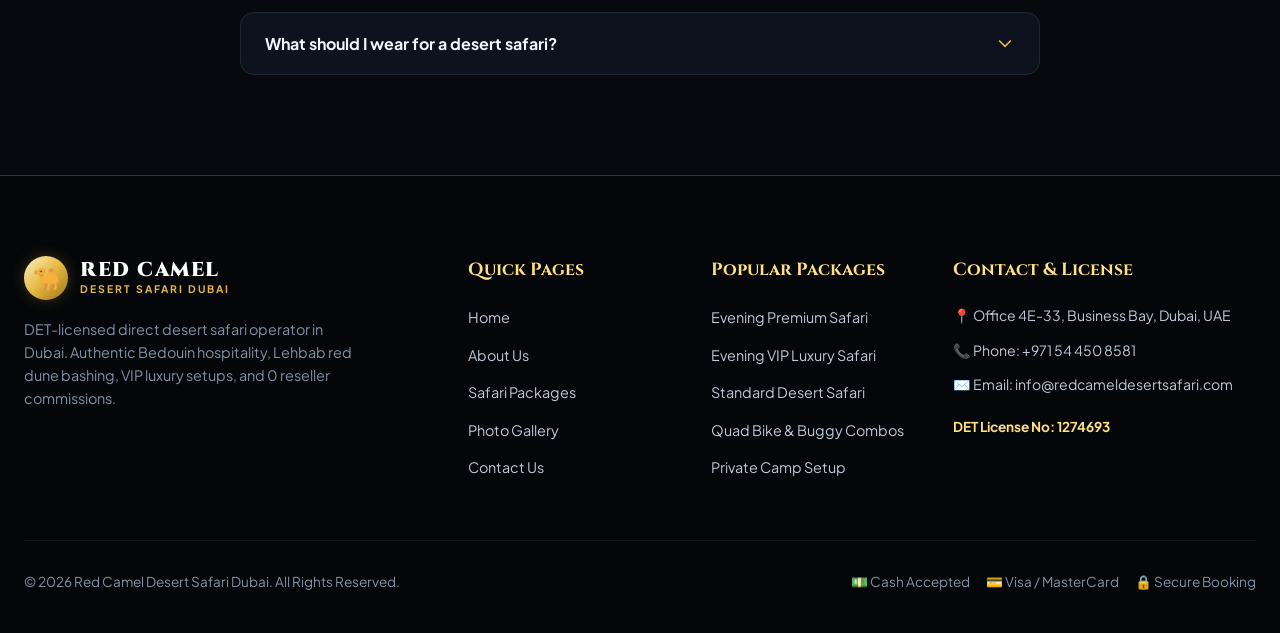
==== commit 375e6635: "Morning packages updated" ====
--- a/index.html
+++ b/index.html
@@ -760,6 +760,6 @@
     </div>
   </footer>
 
-  <script src="app.js"></script>
+  <script src="app.js?v=2"></script>
 </body>
 </html>
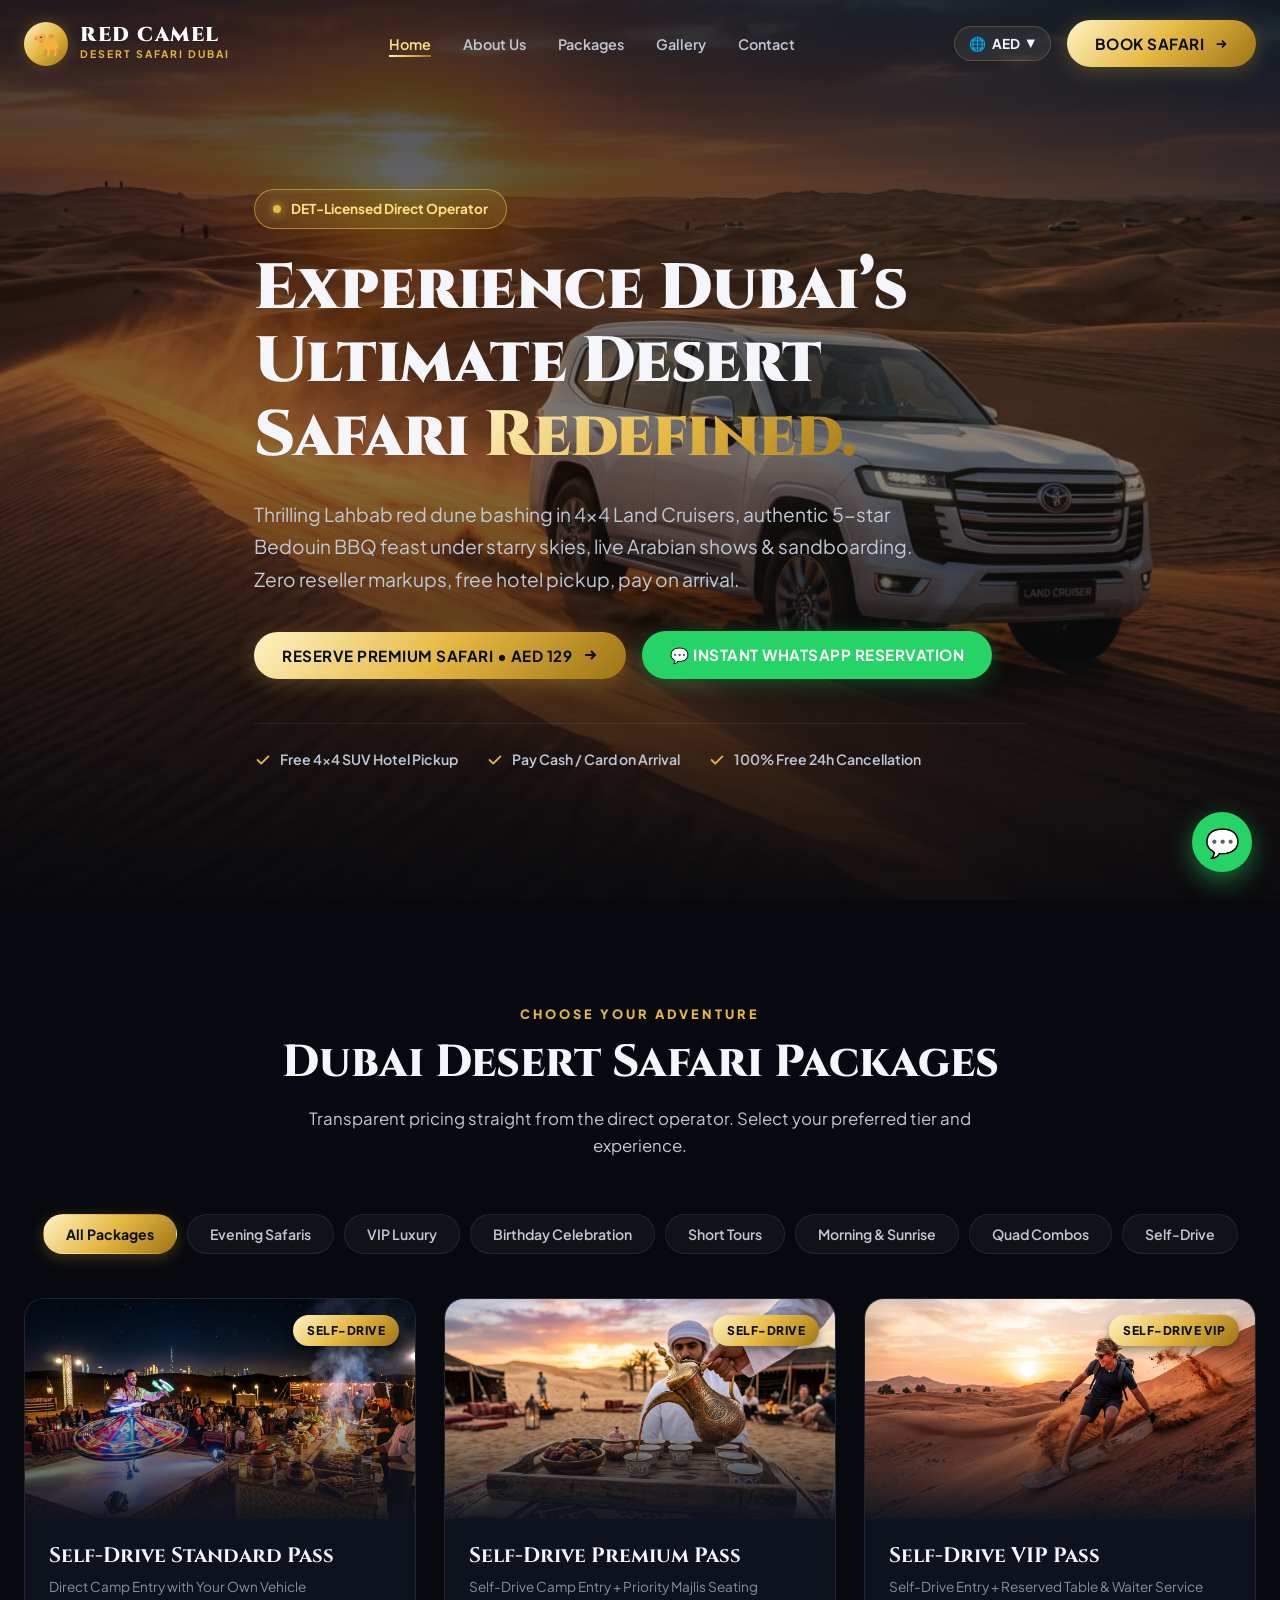
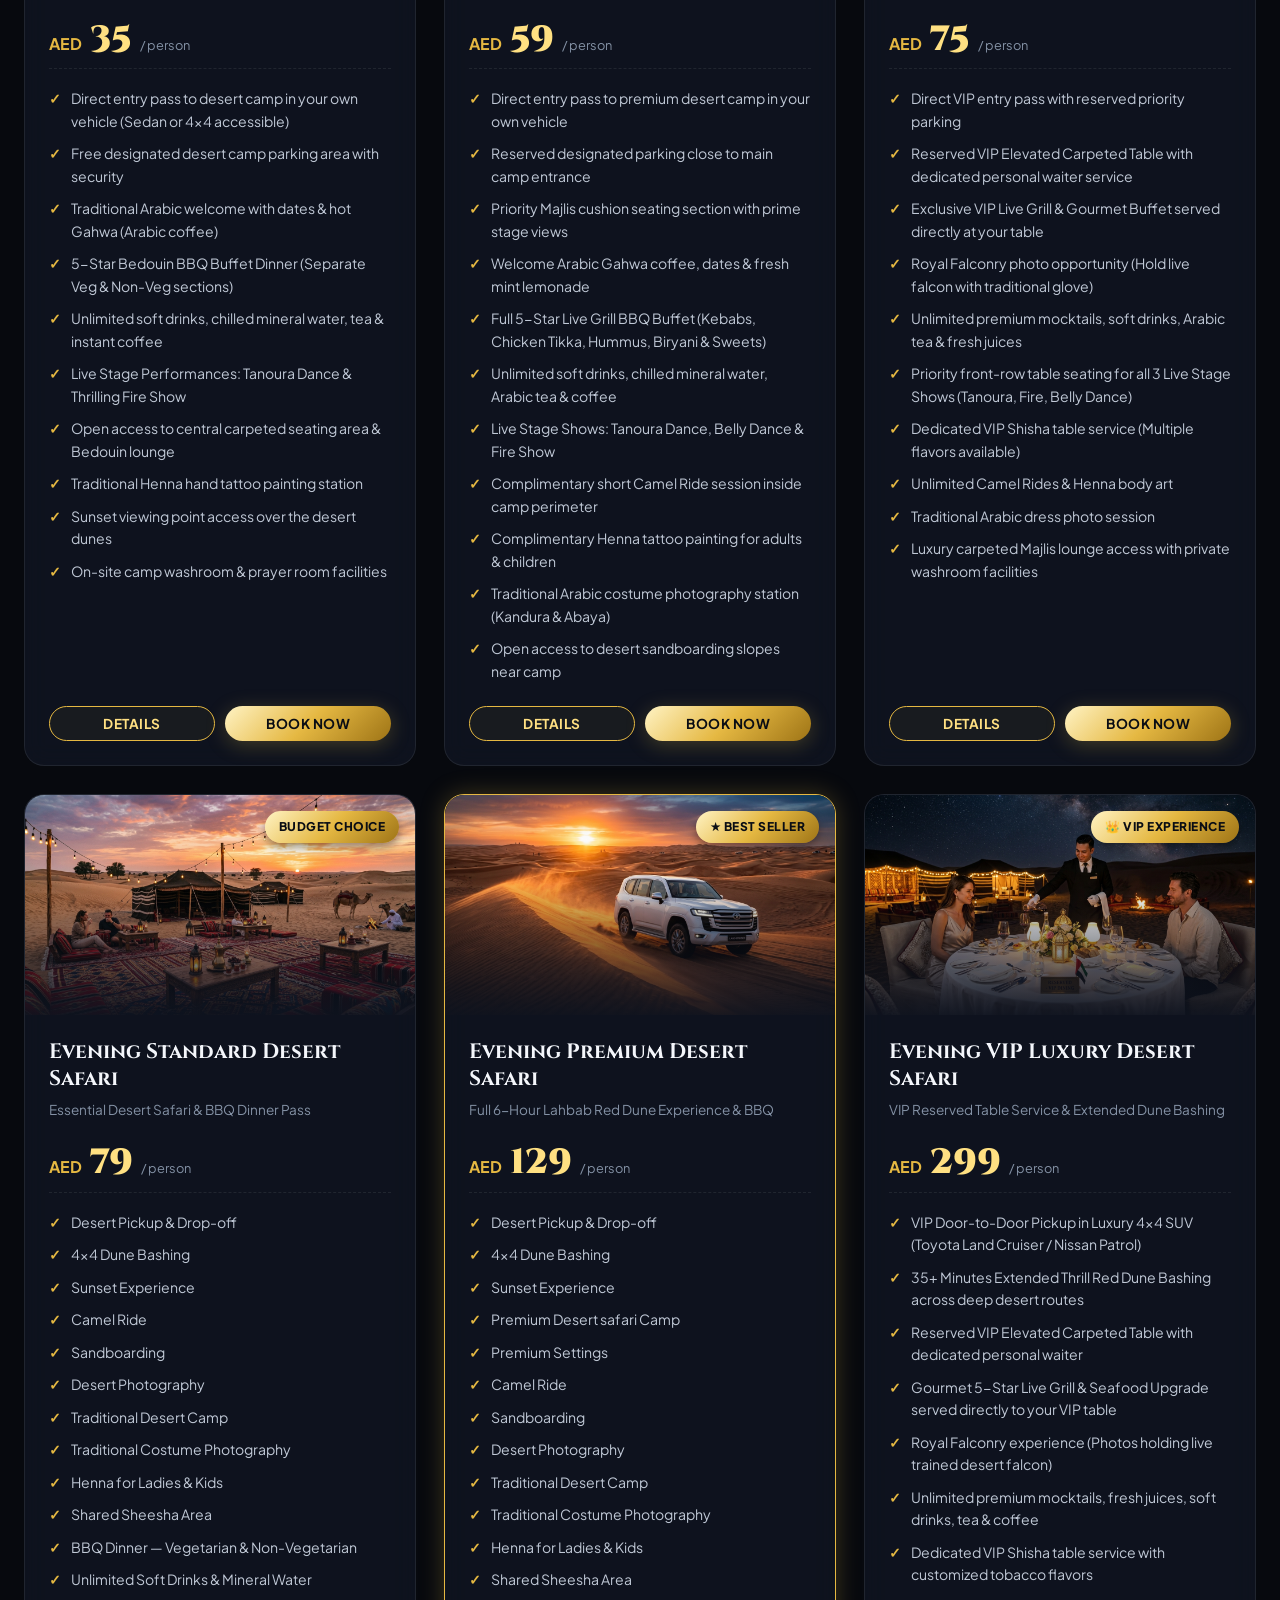
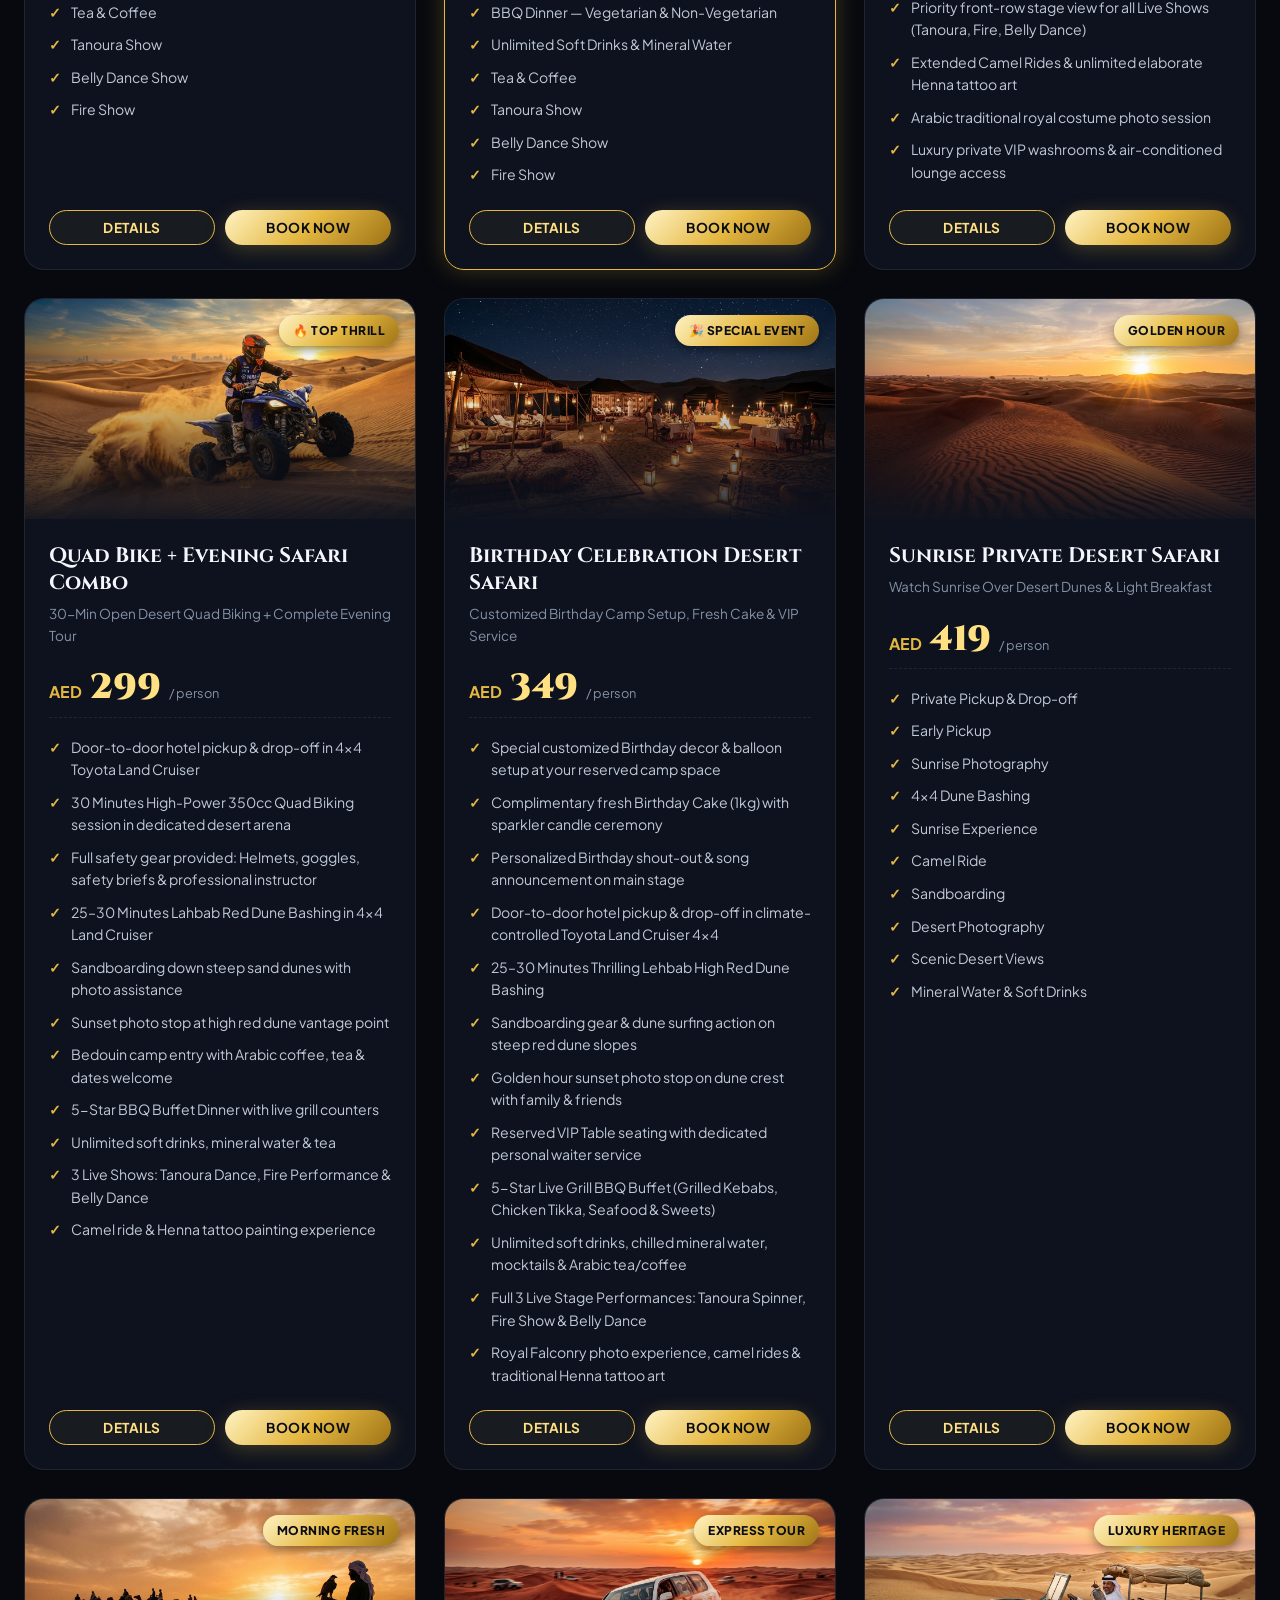
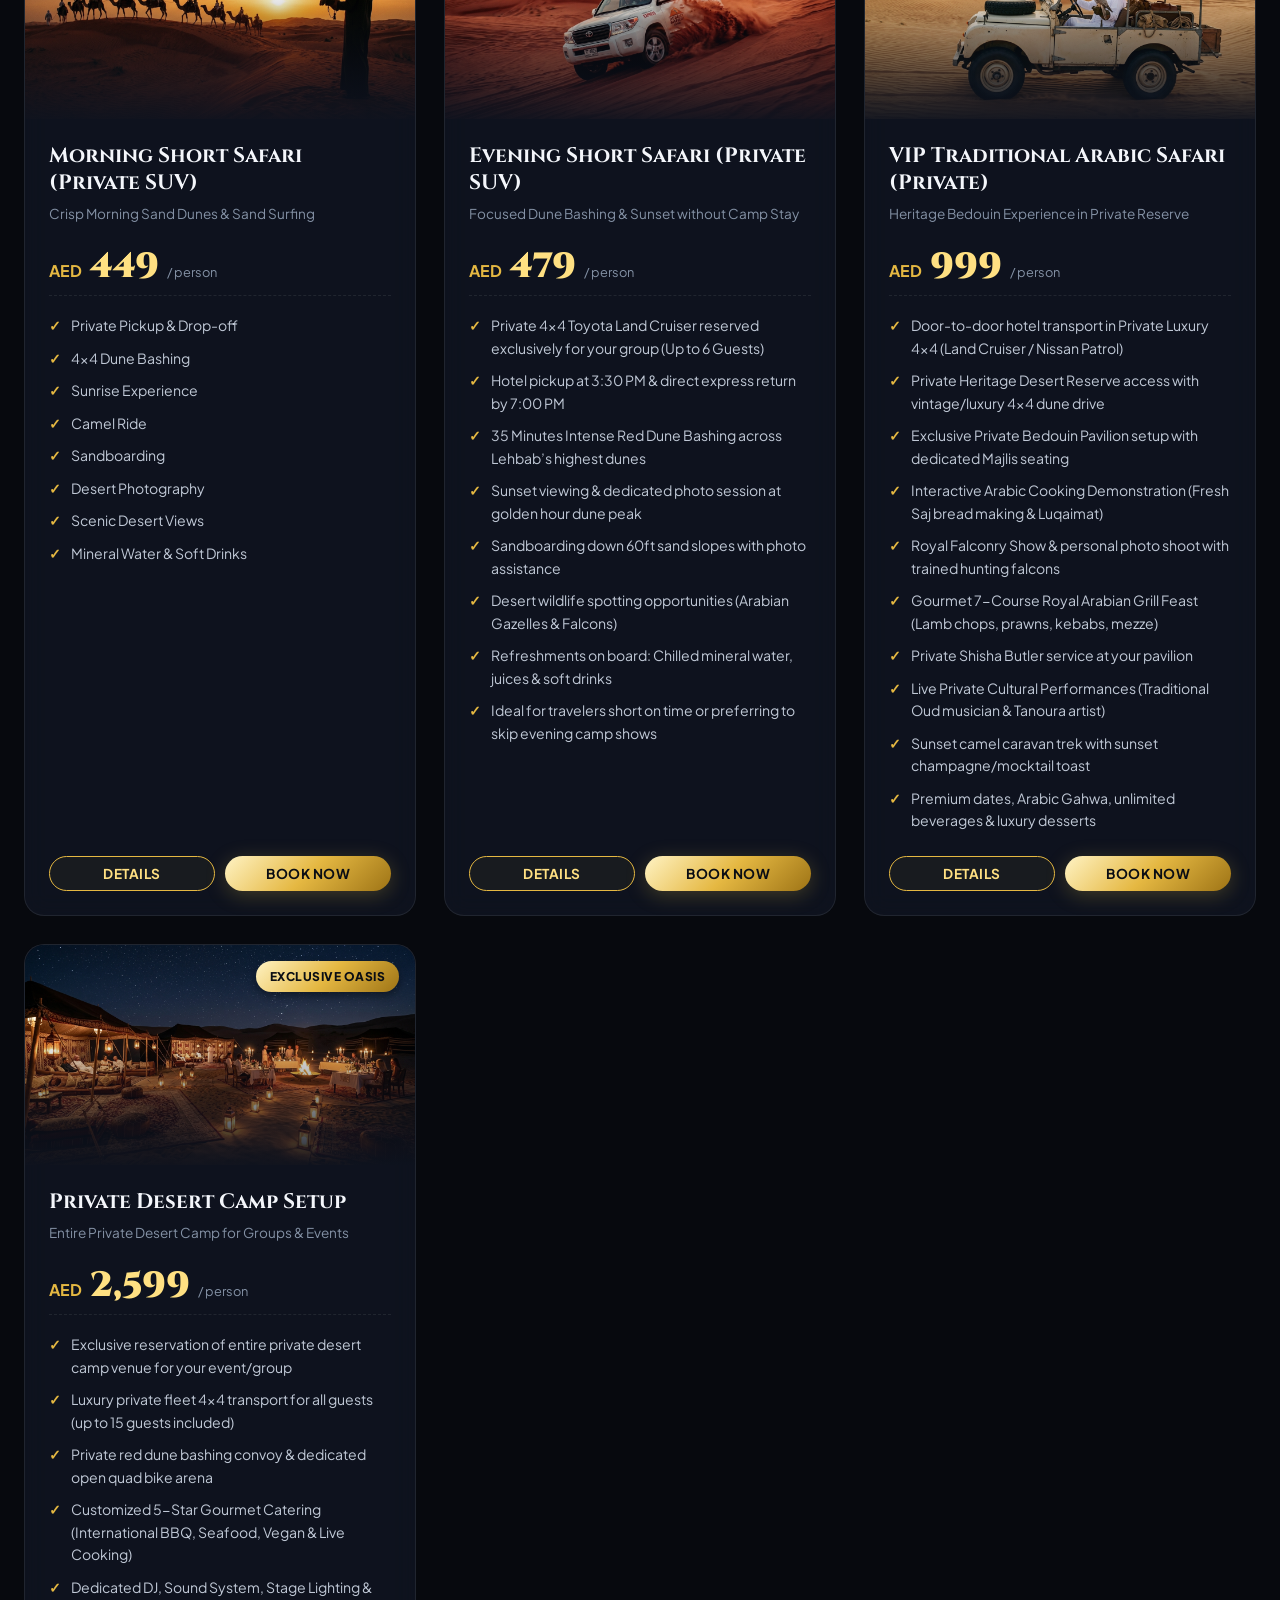
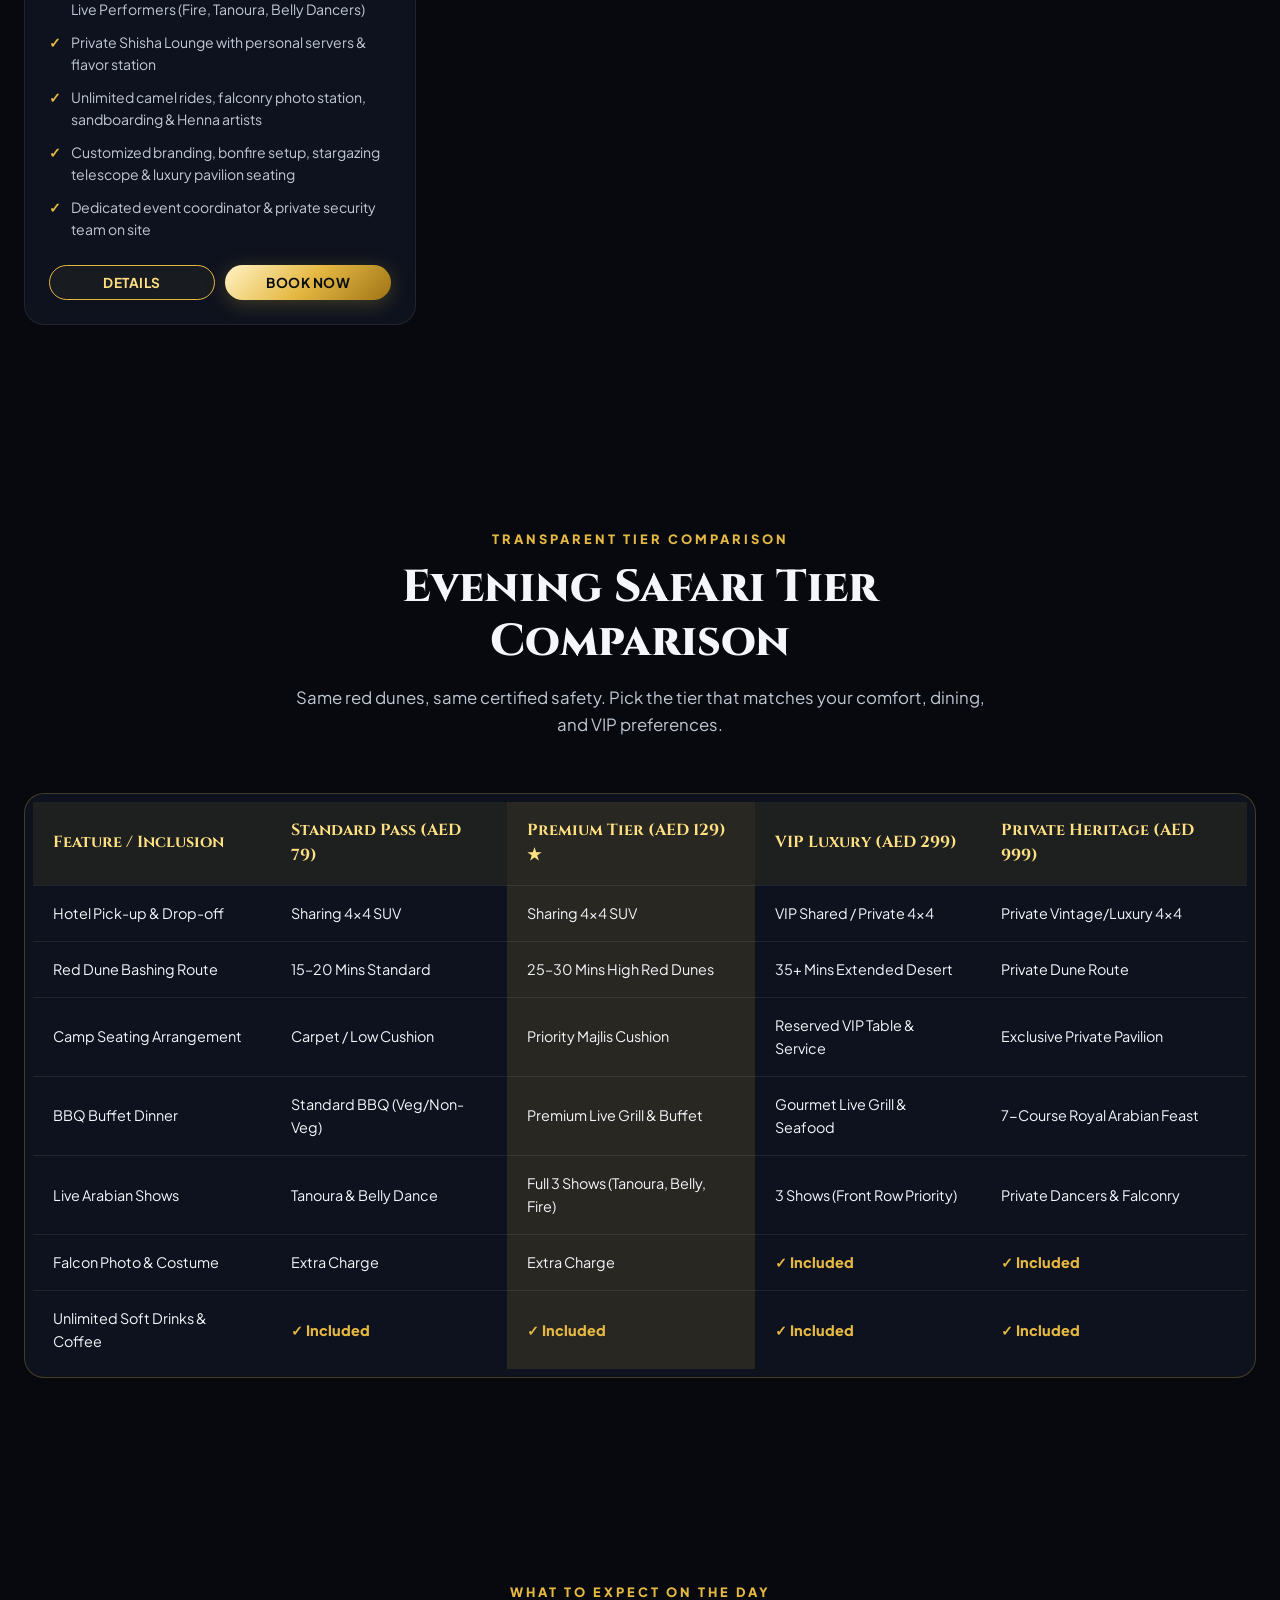
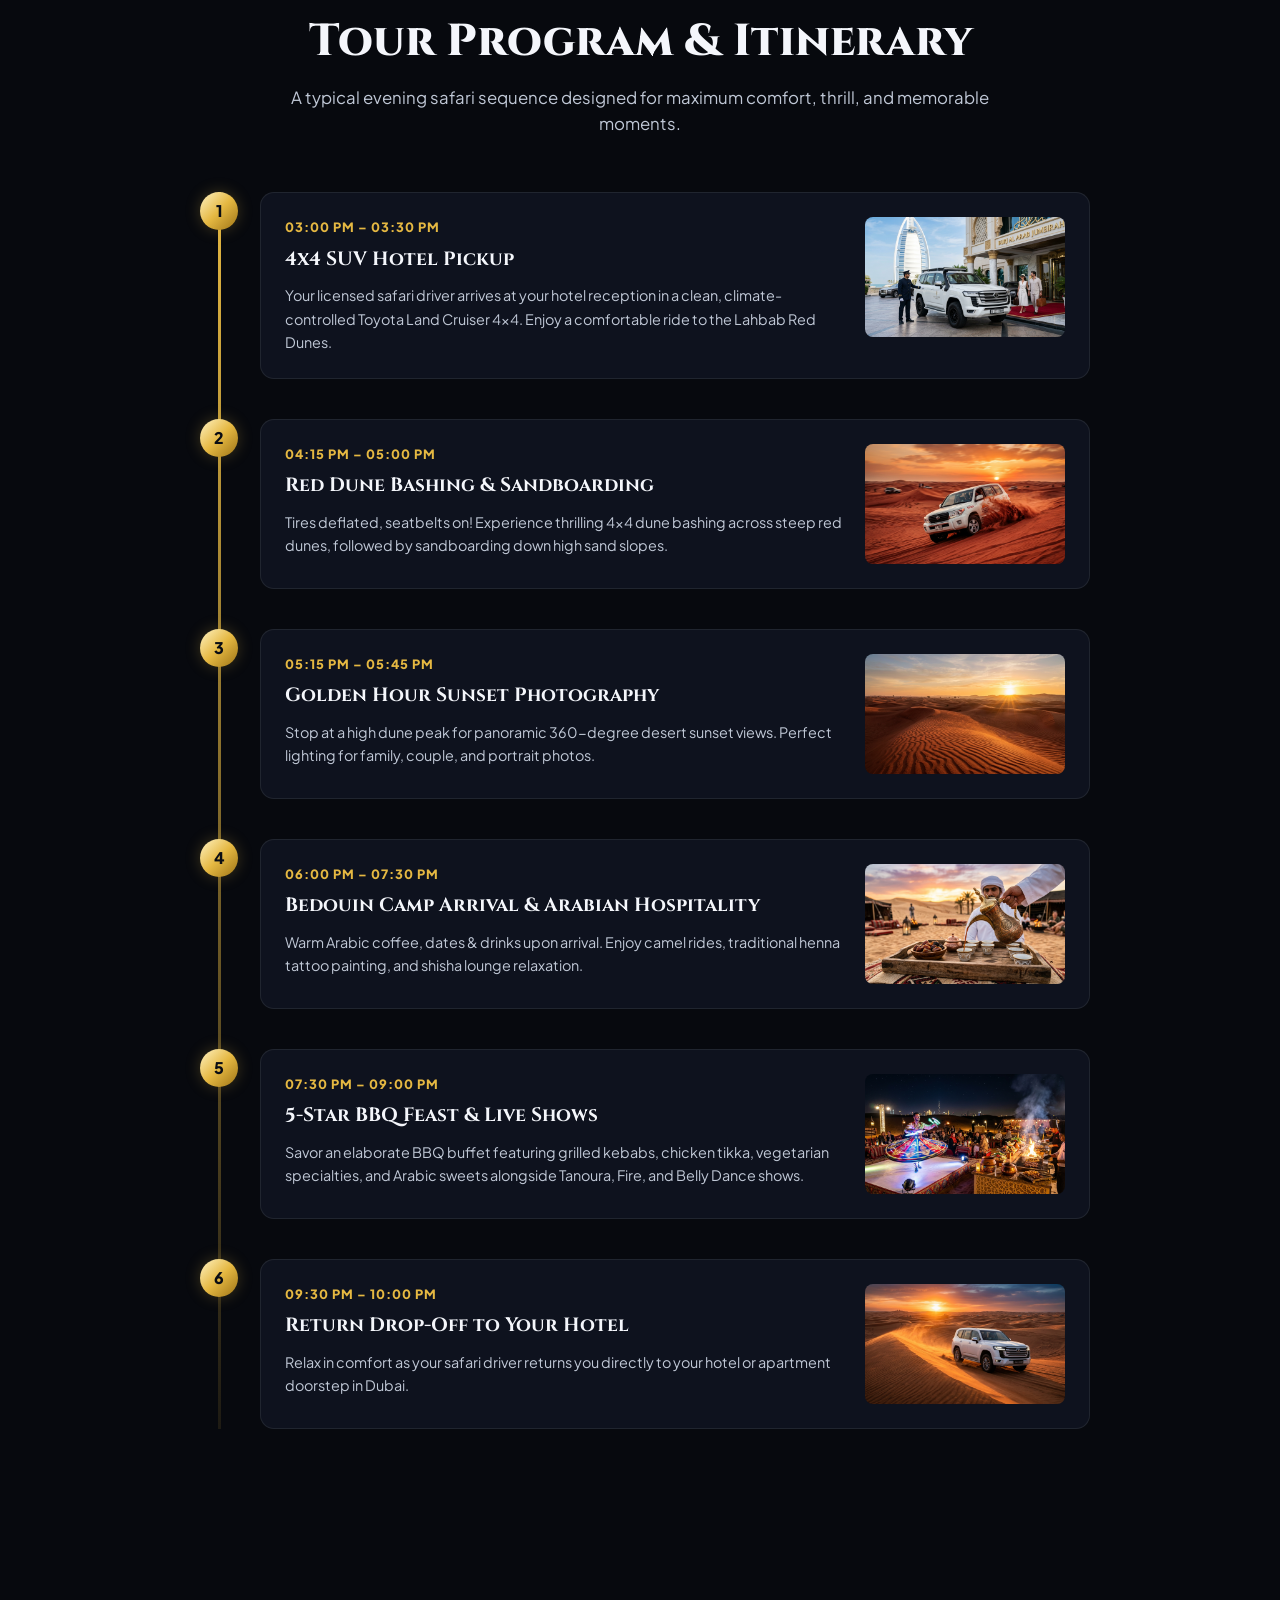
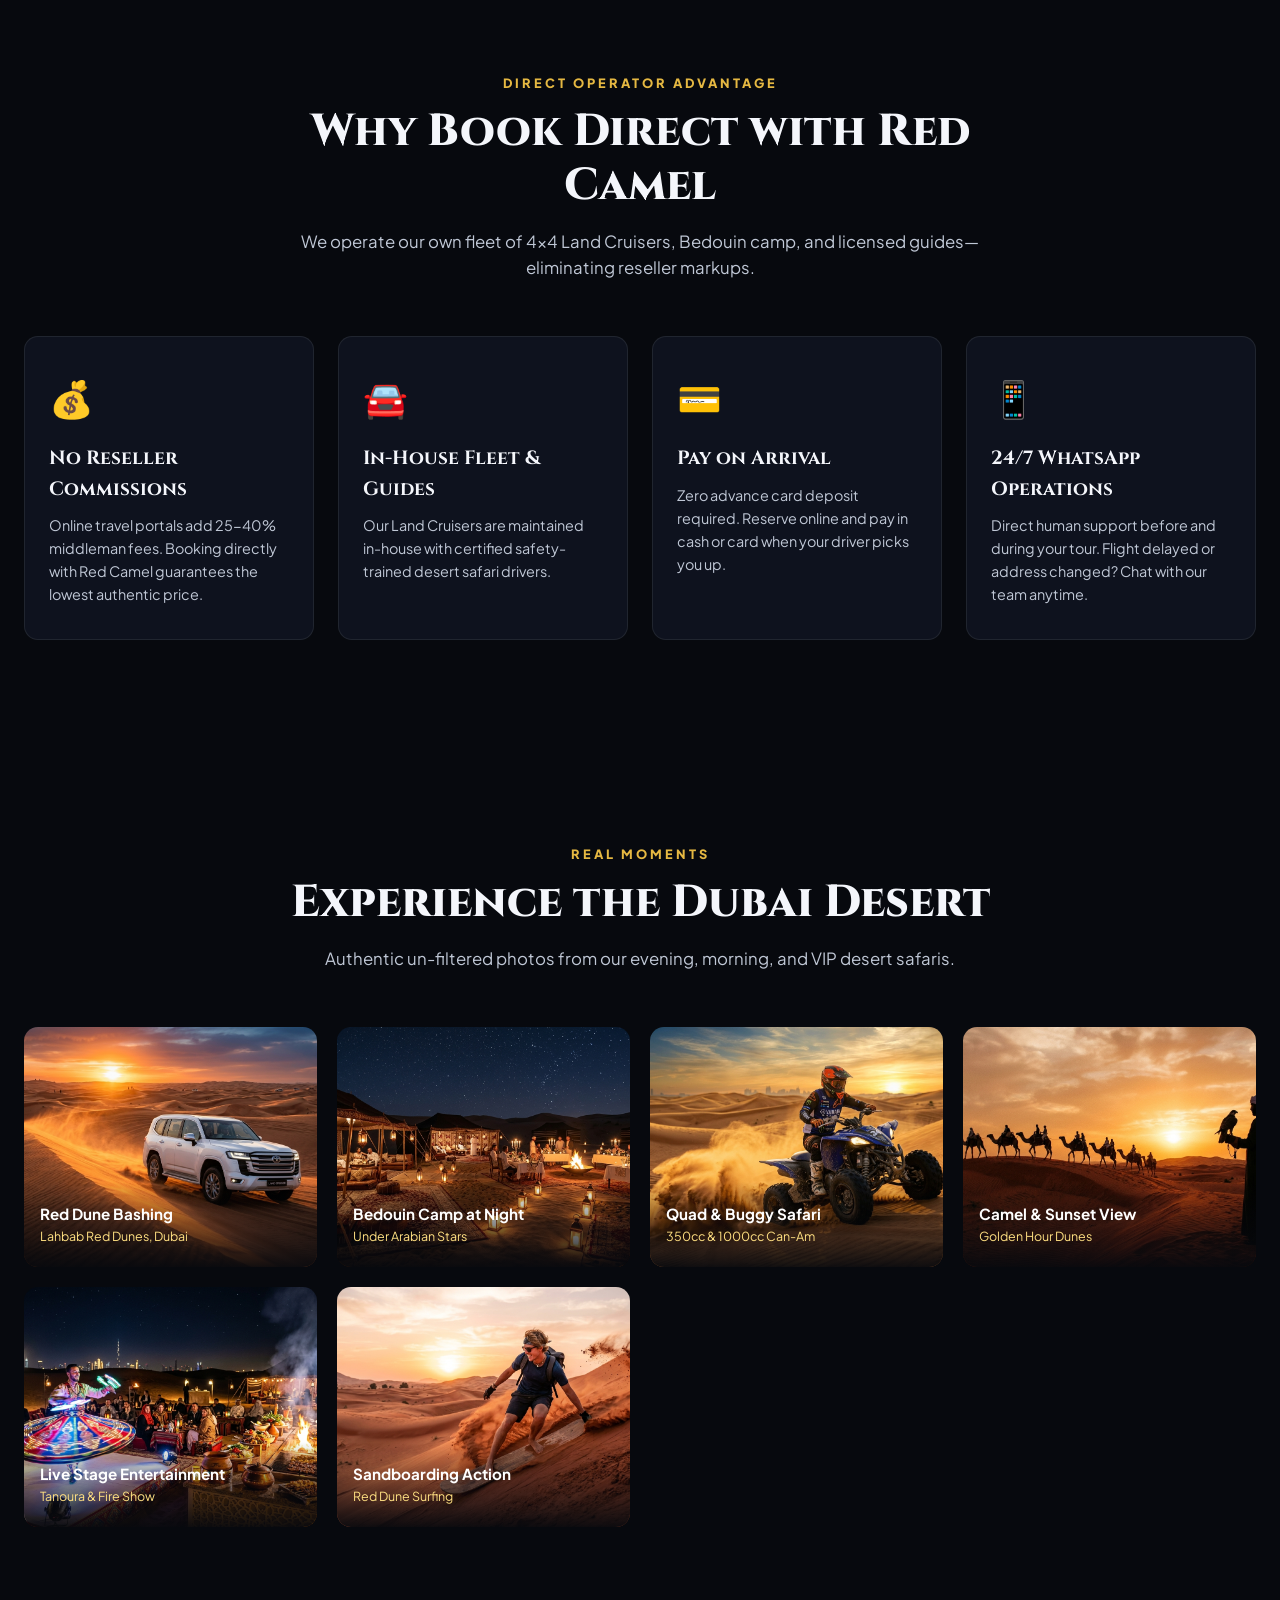
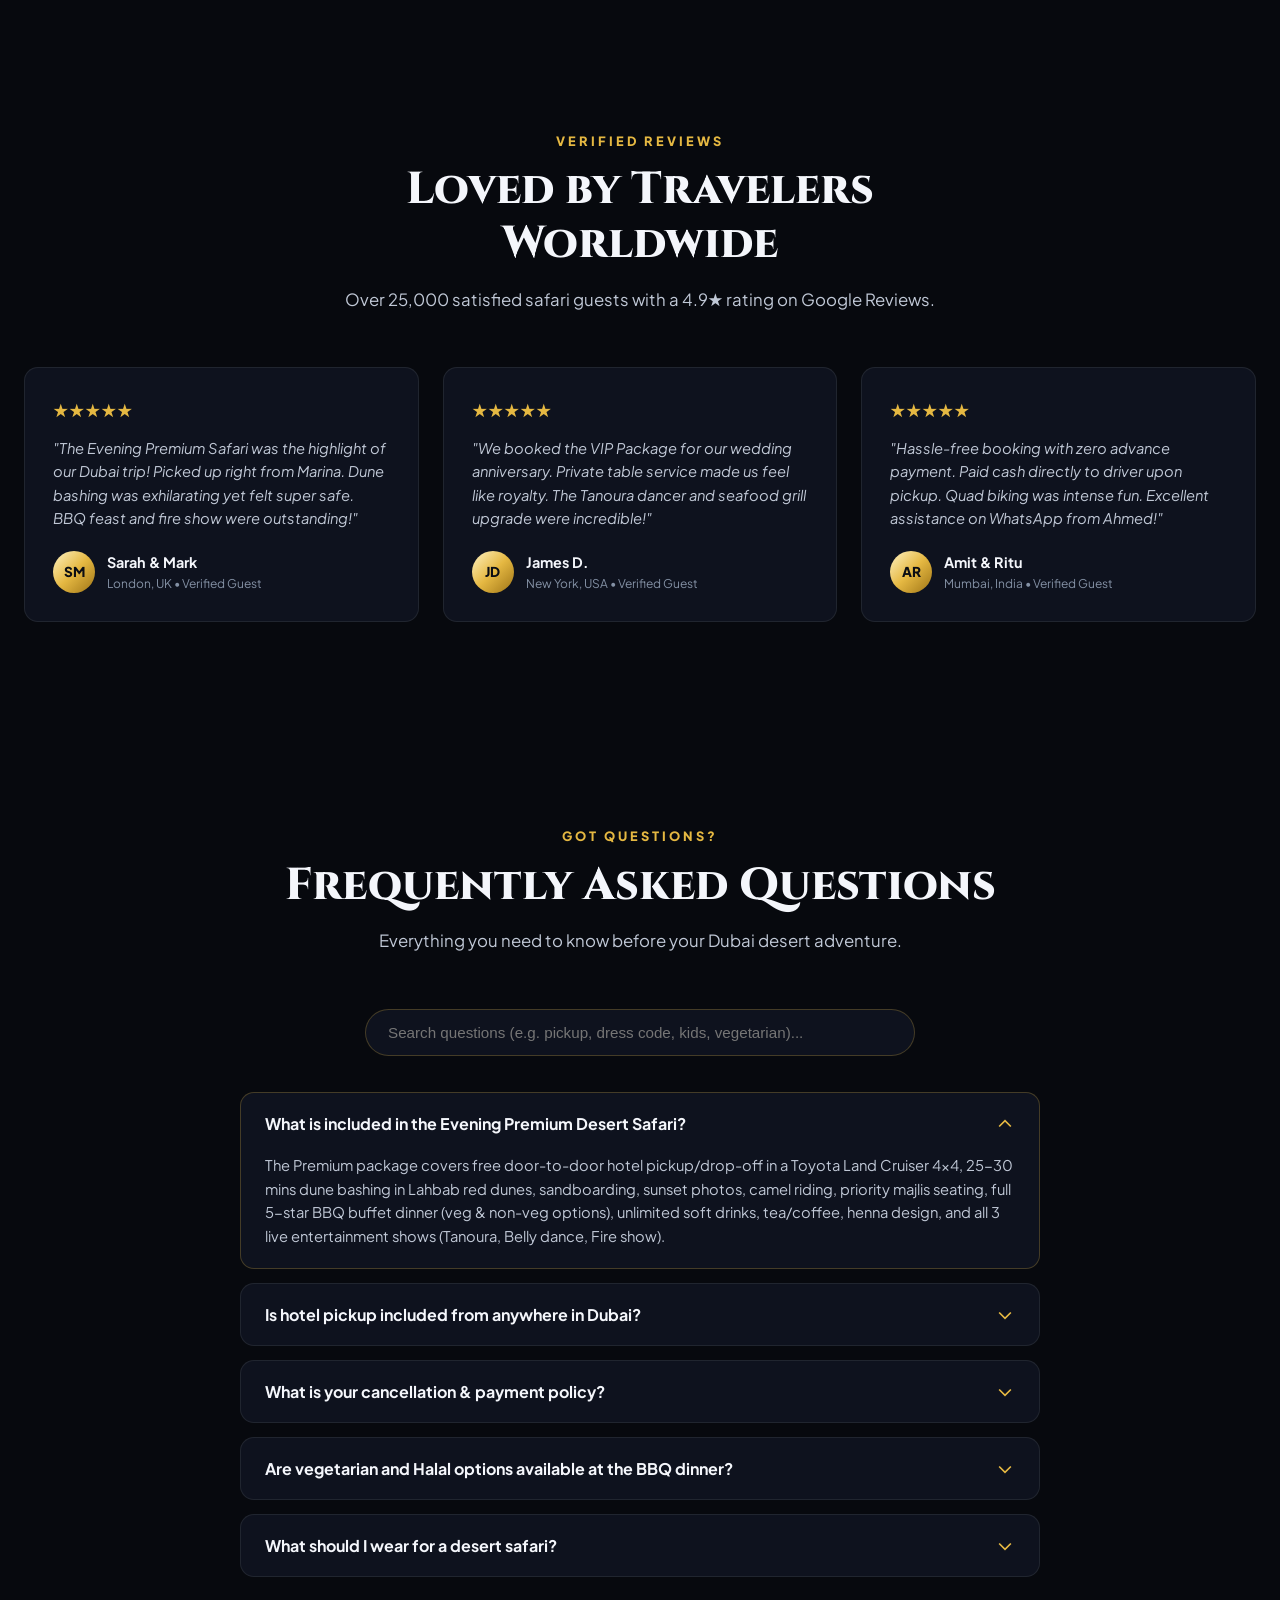
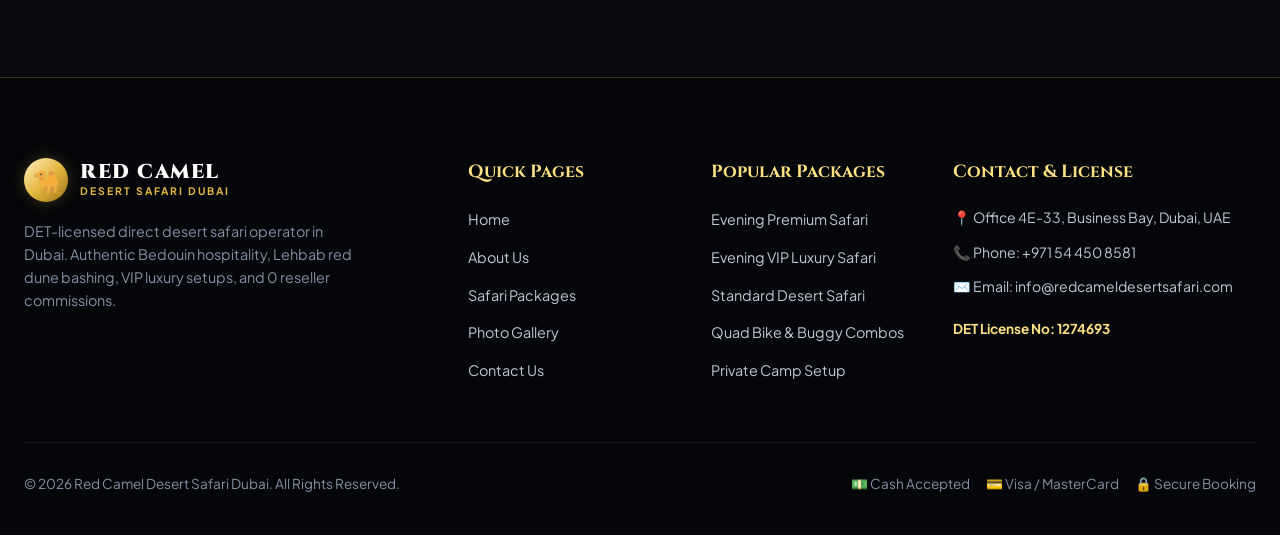
==== commit a94cded7: "Evening safari packages updated" ====
--- a/index.html
+++ b/index.html
@@ -760,6 +760,6 @@
     </div>
   </footer>
 
-  <script src="app.js?v=2"></script>
+  <script src="app.js?v=4"></script>
 </body>
 </html>
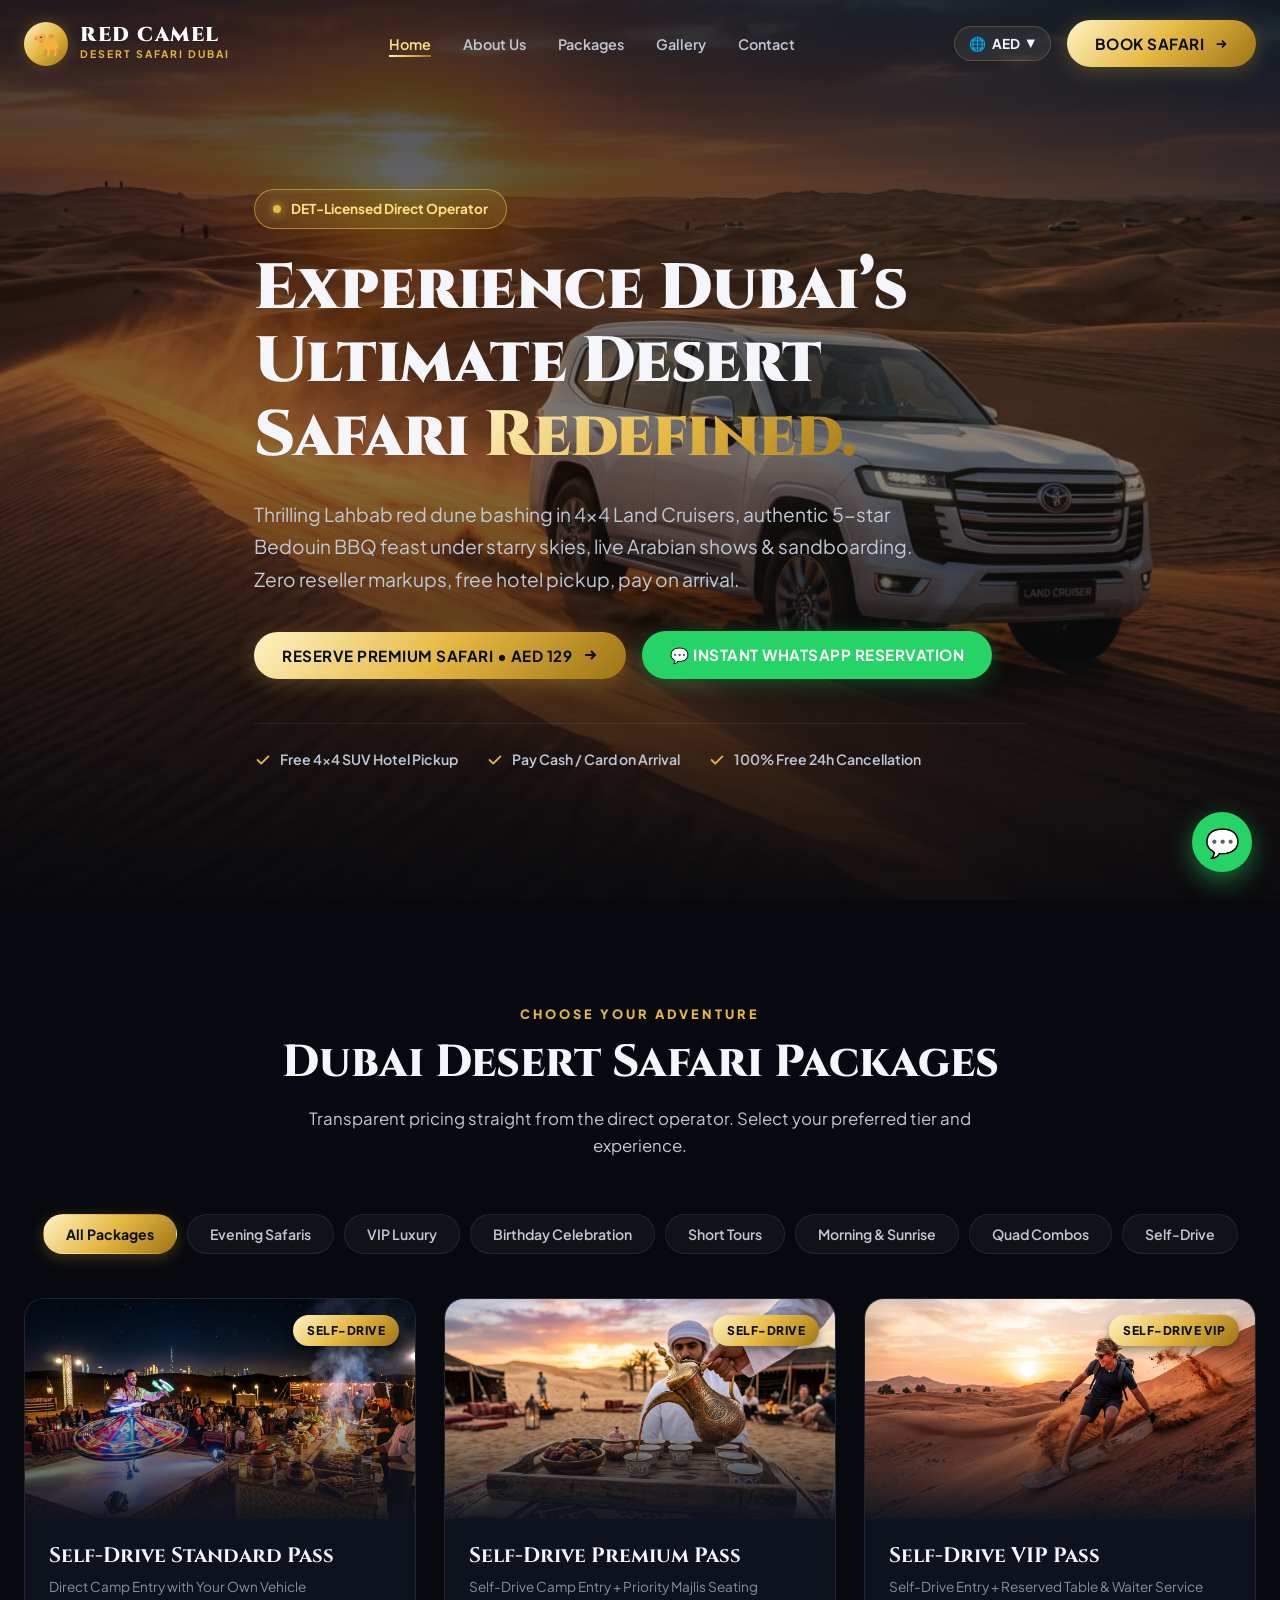
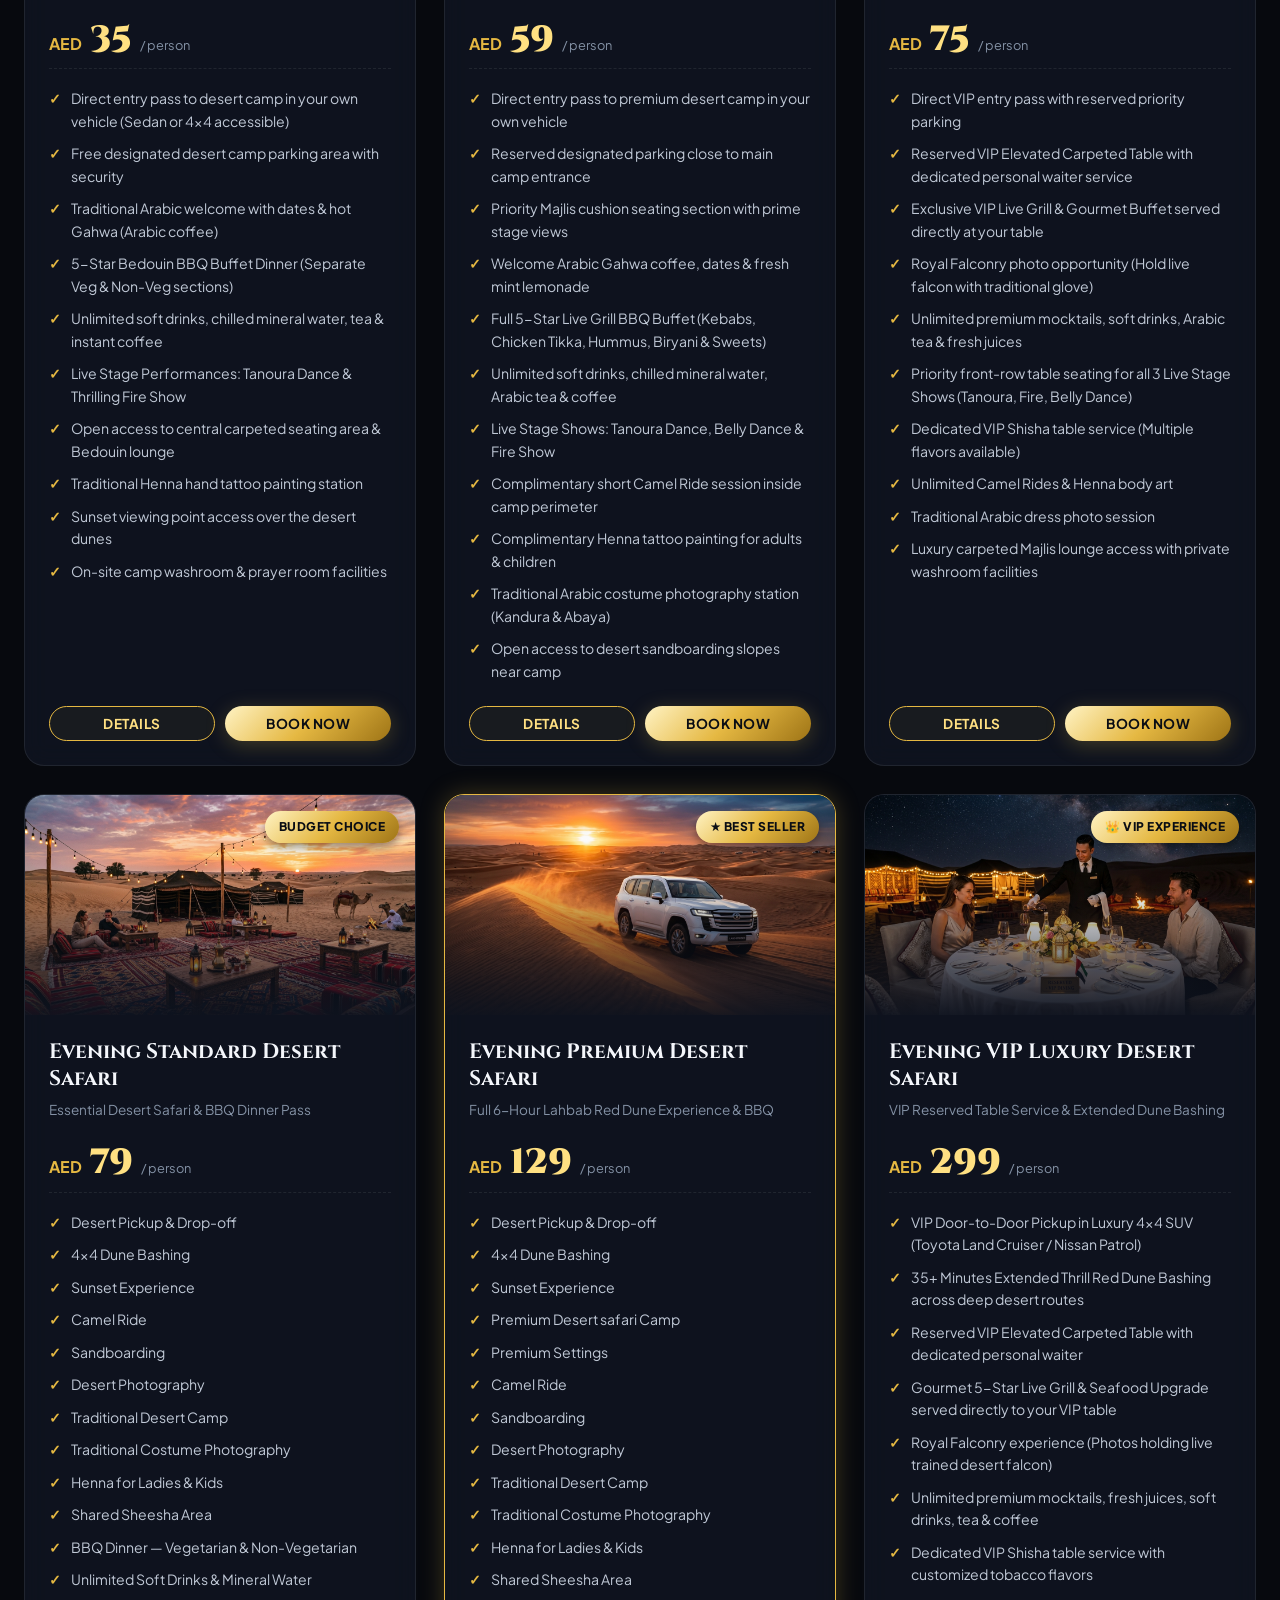
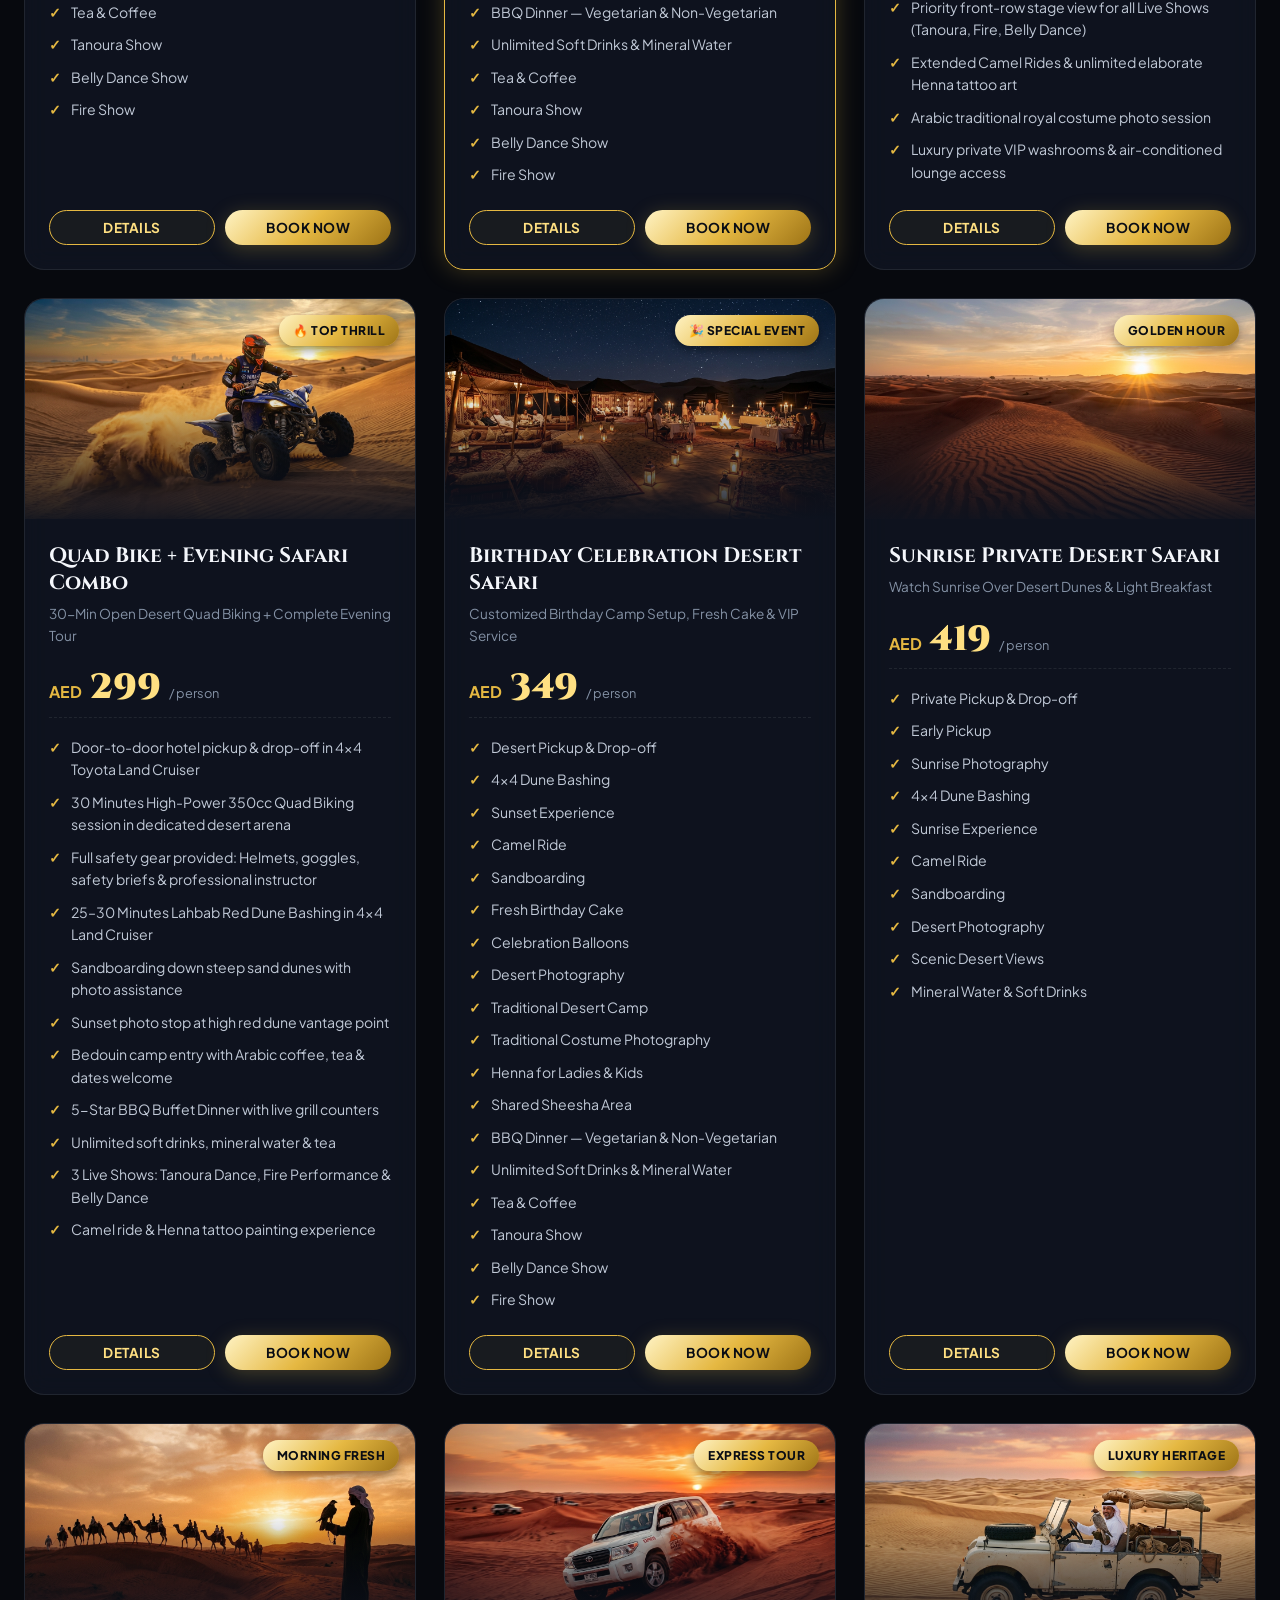
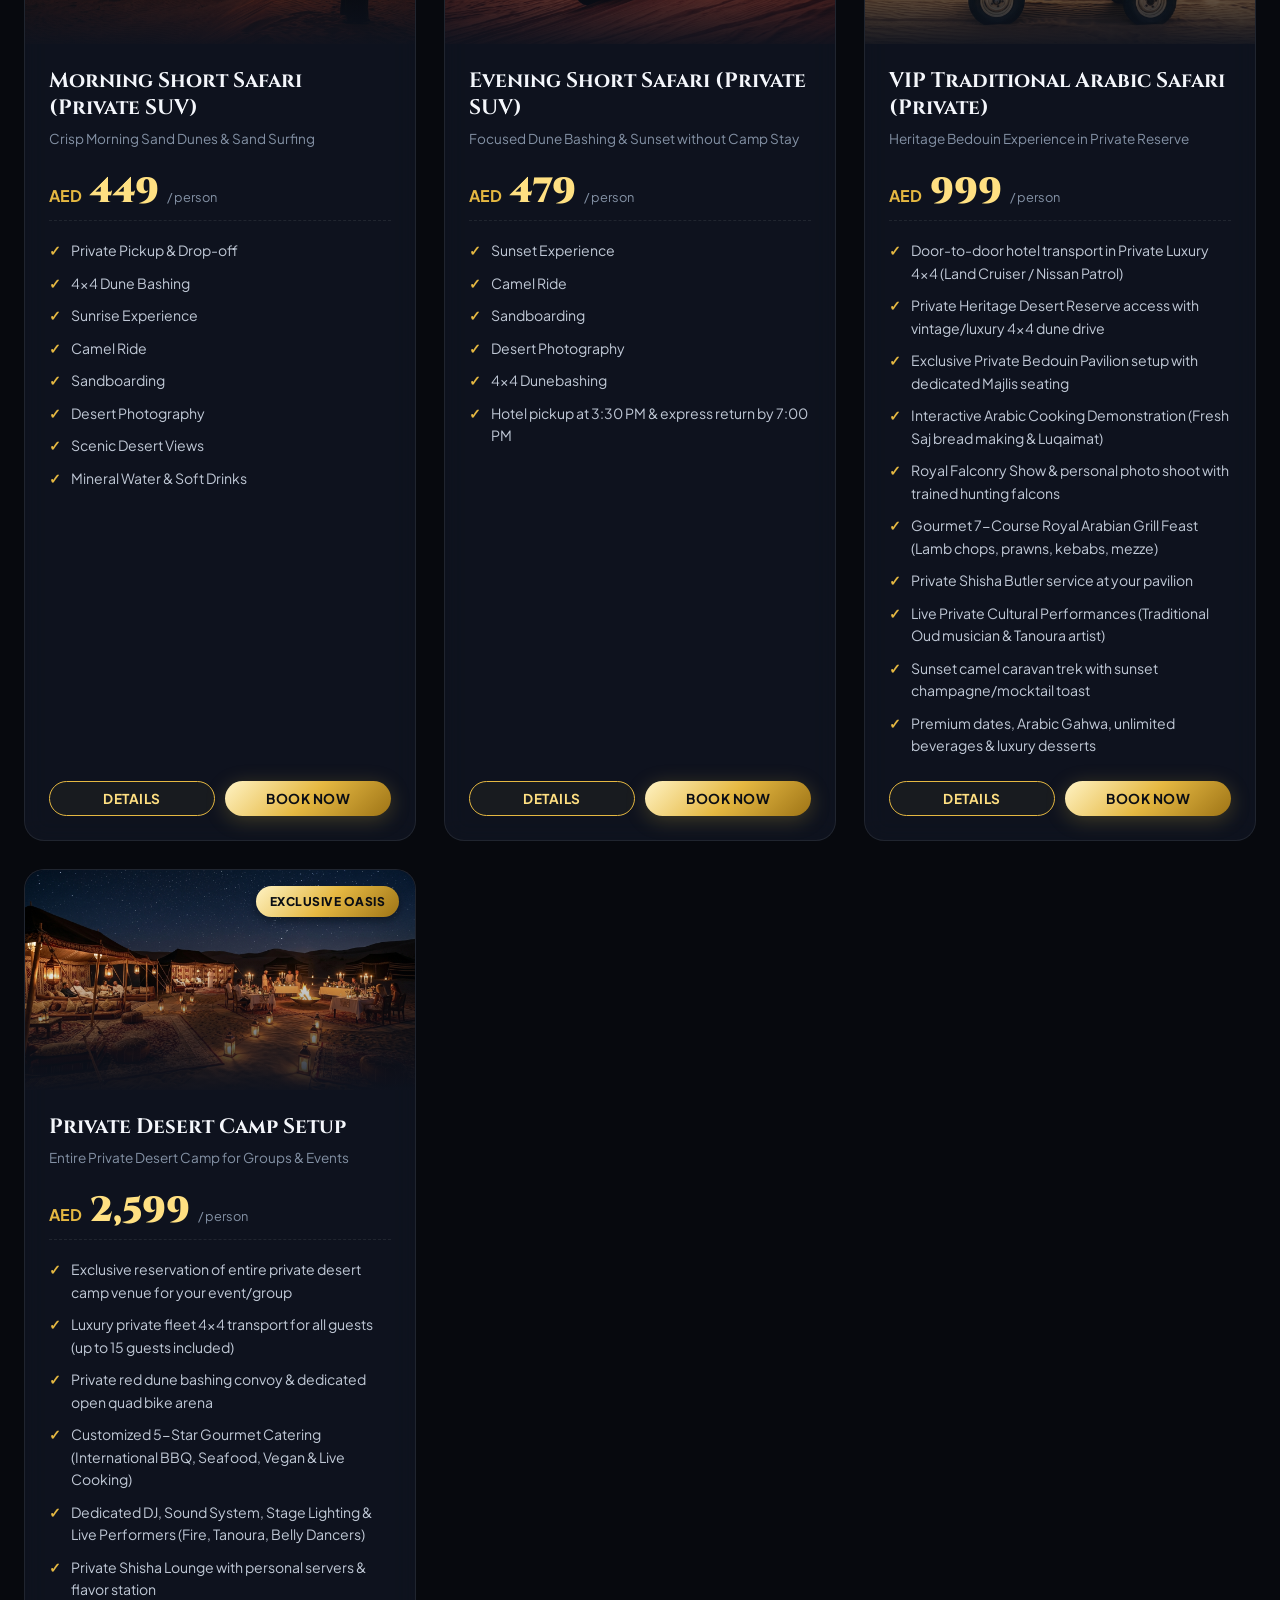
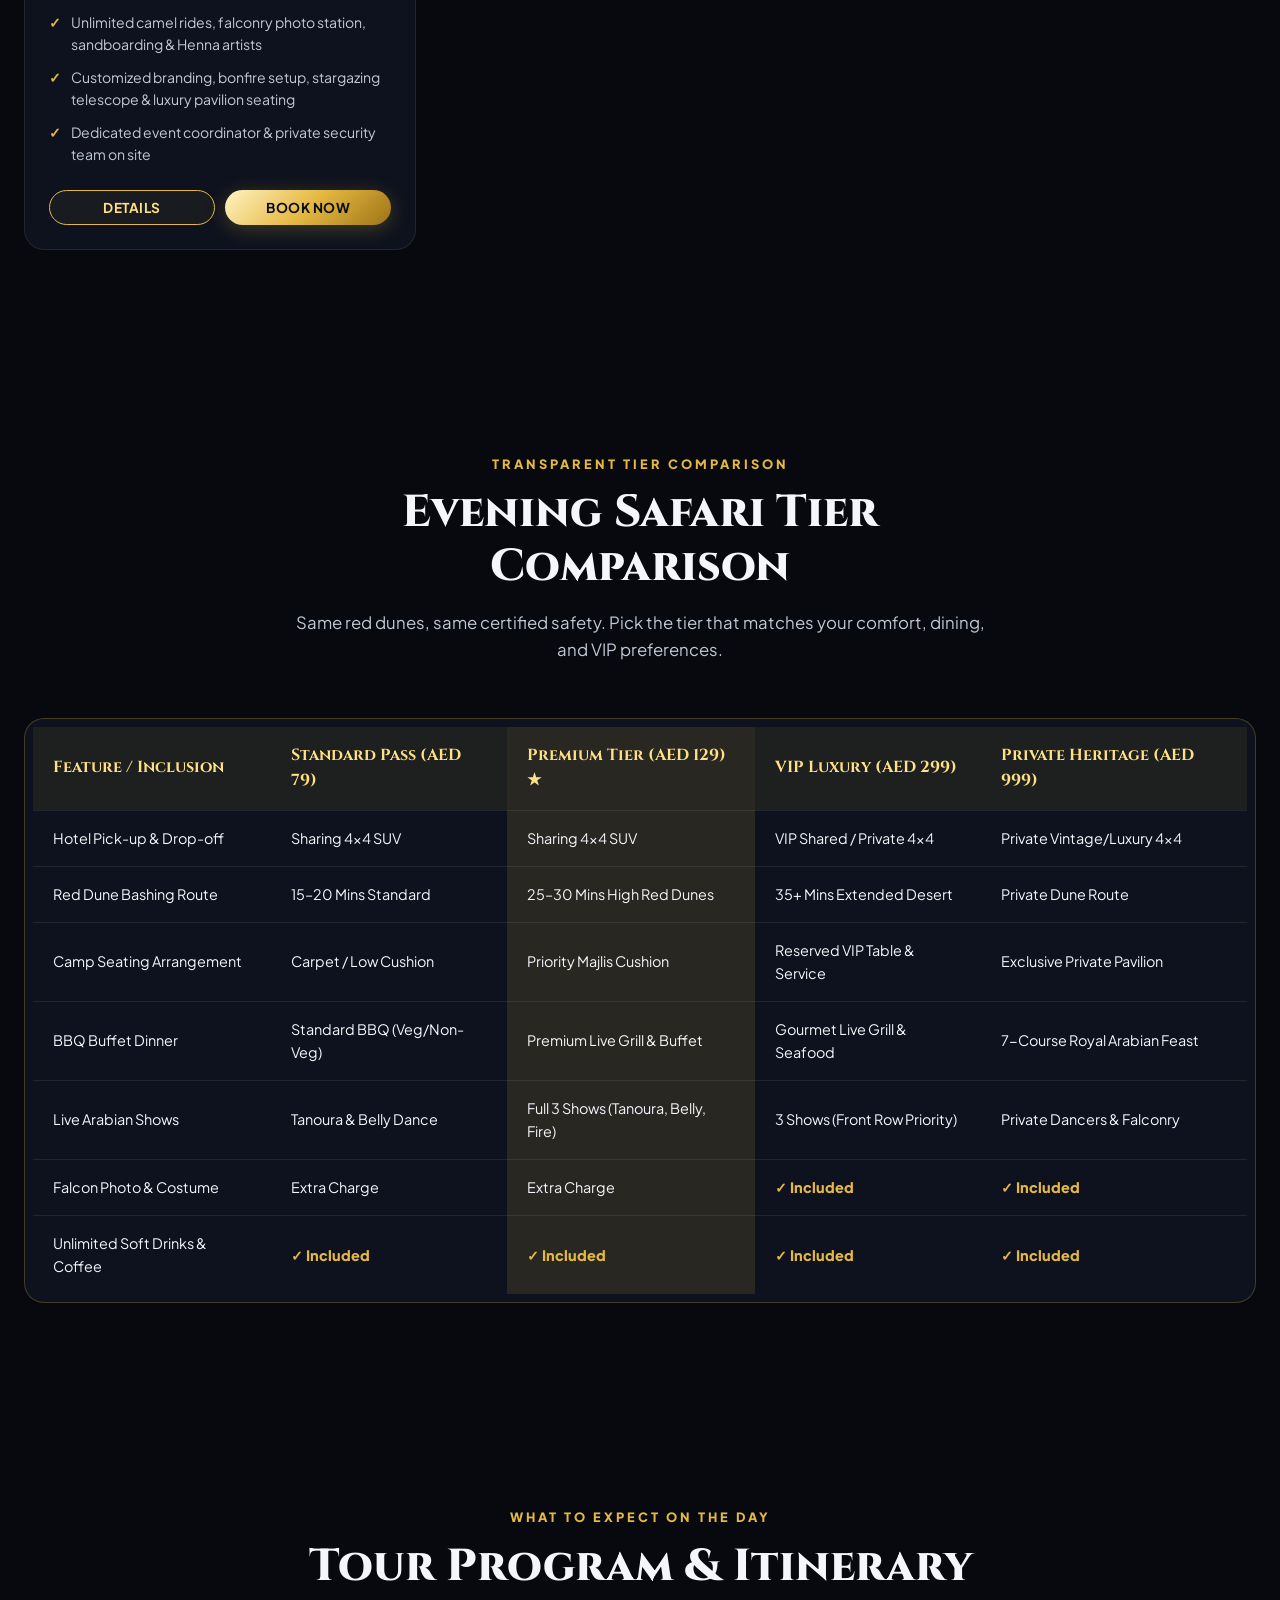
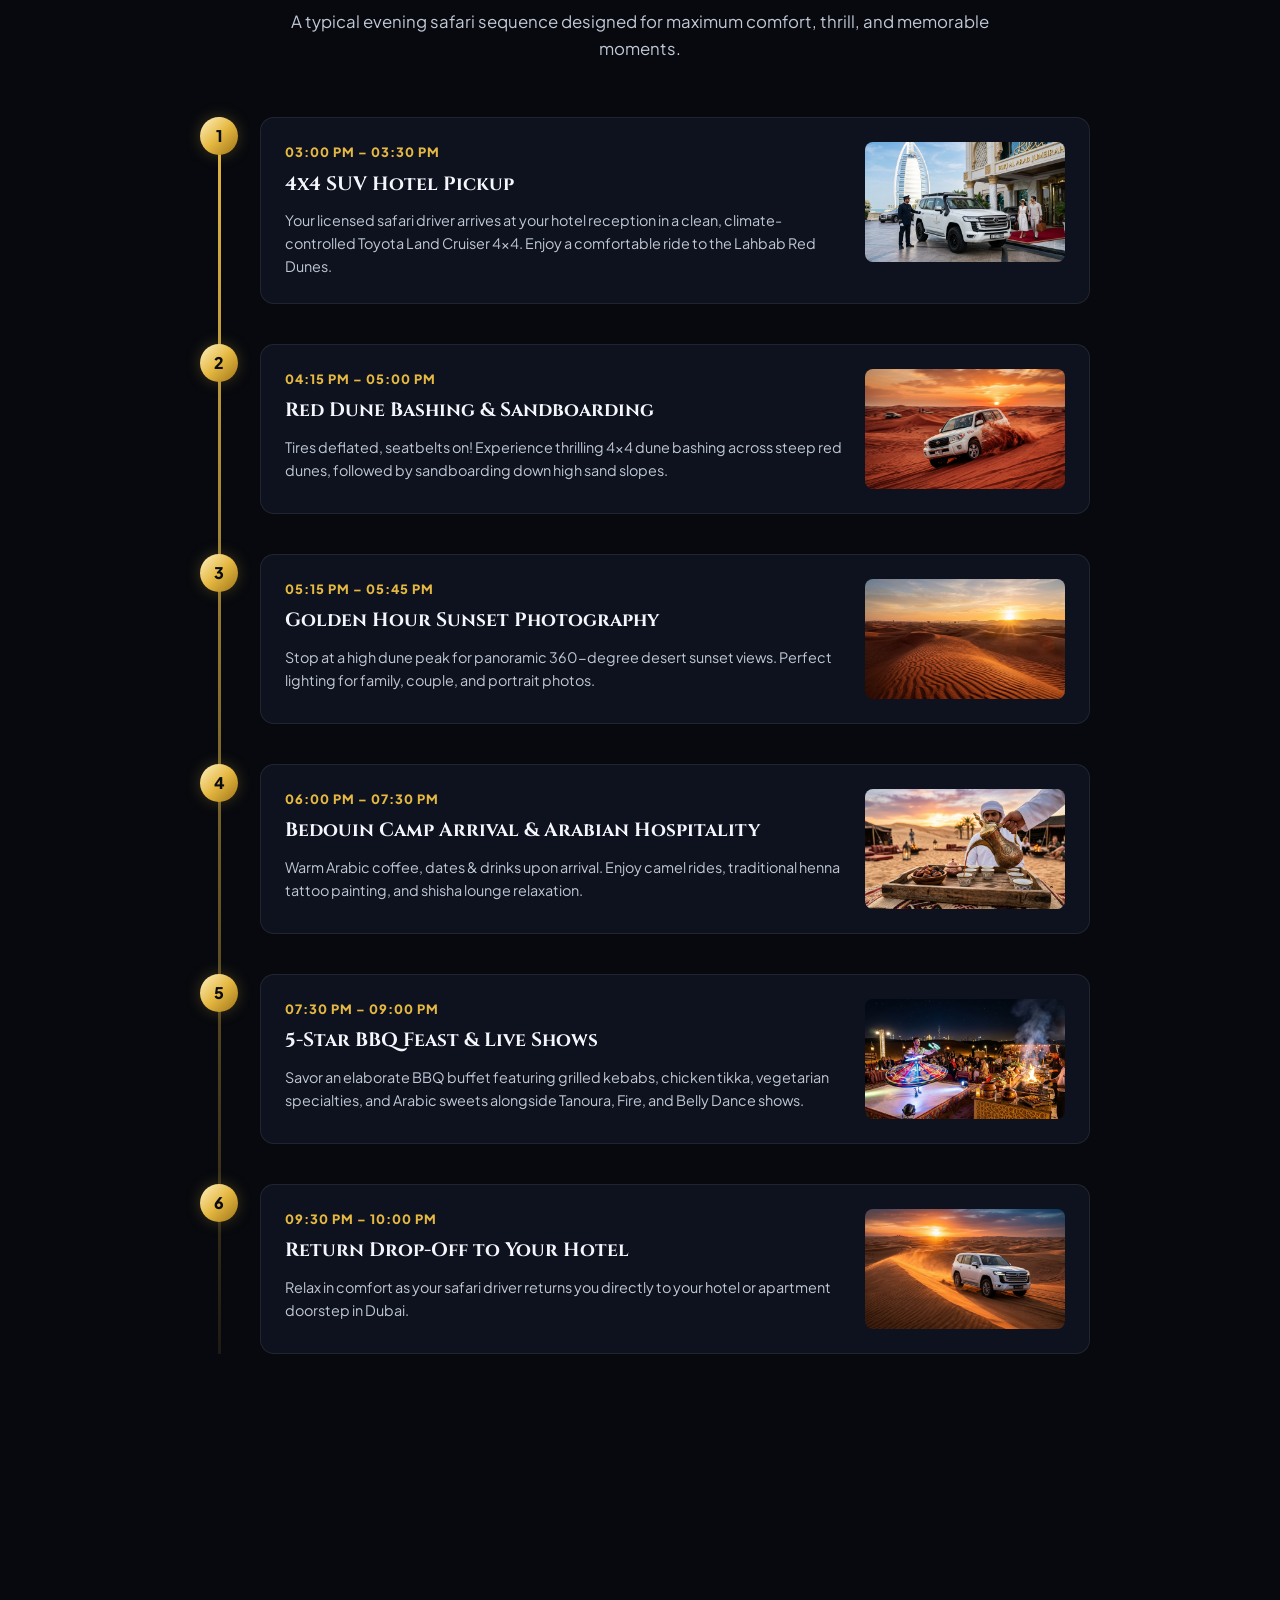
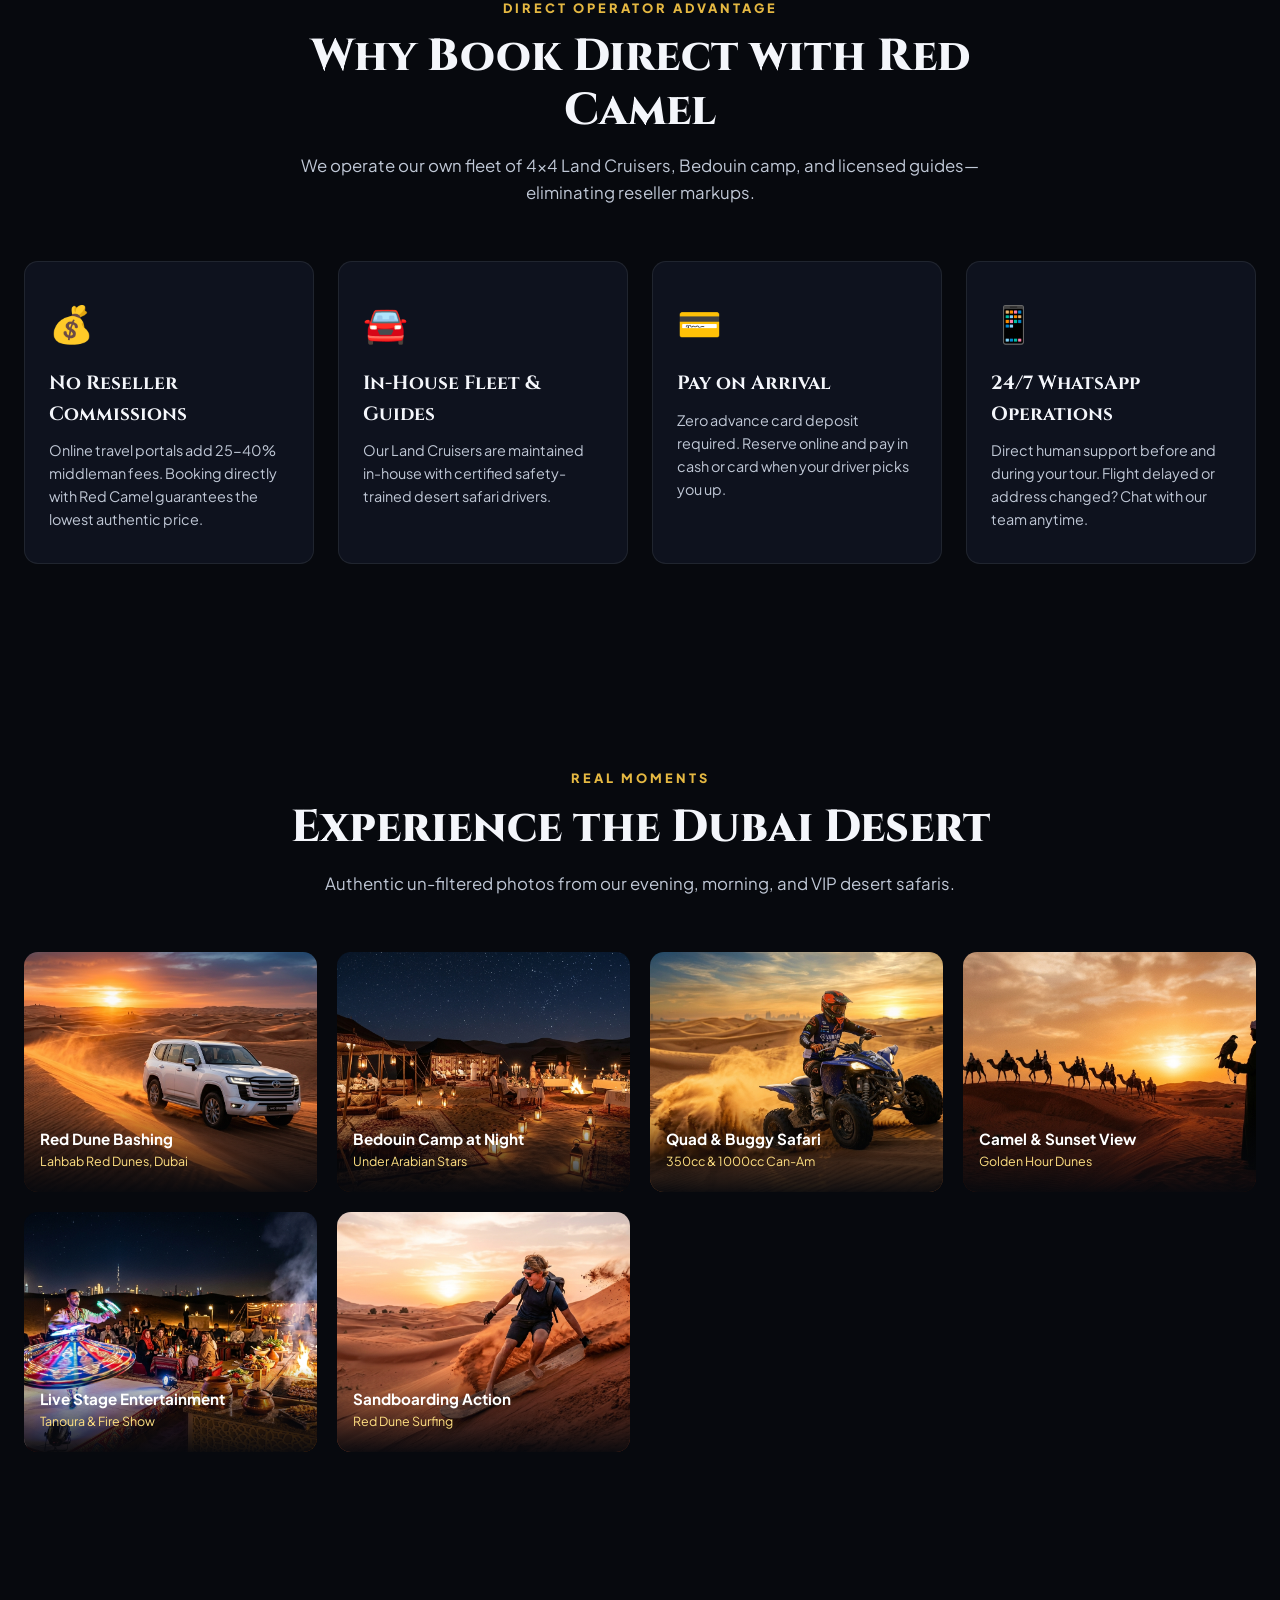
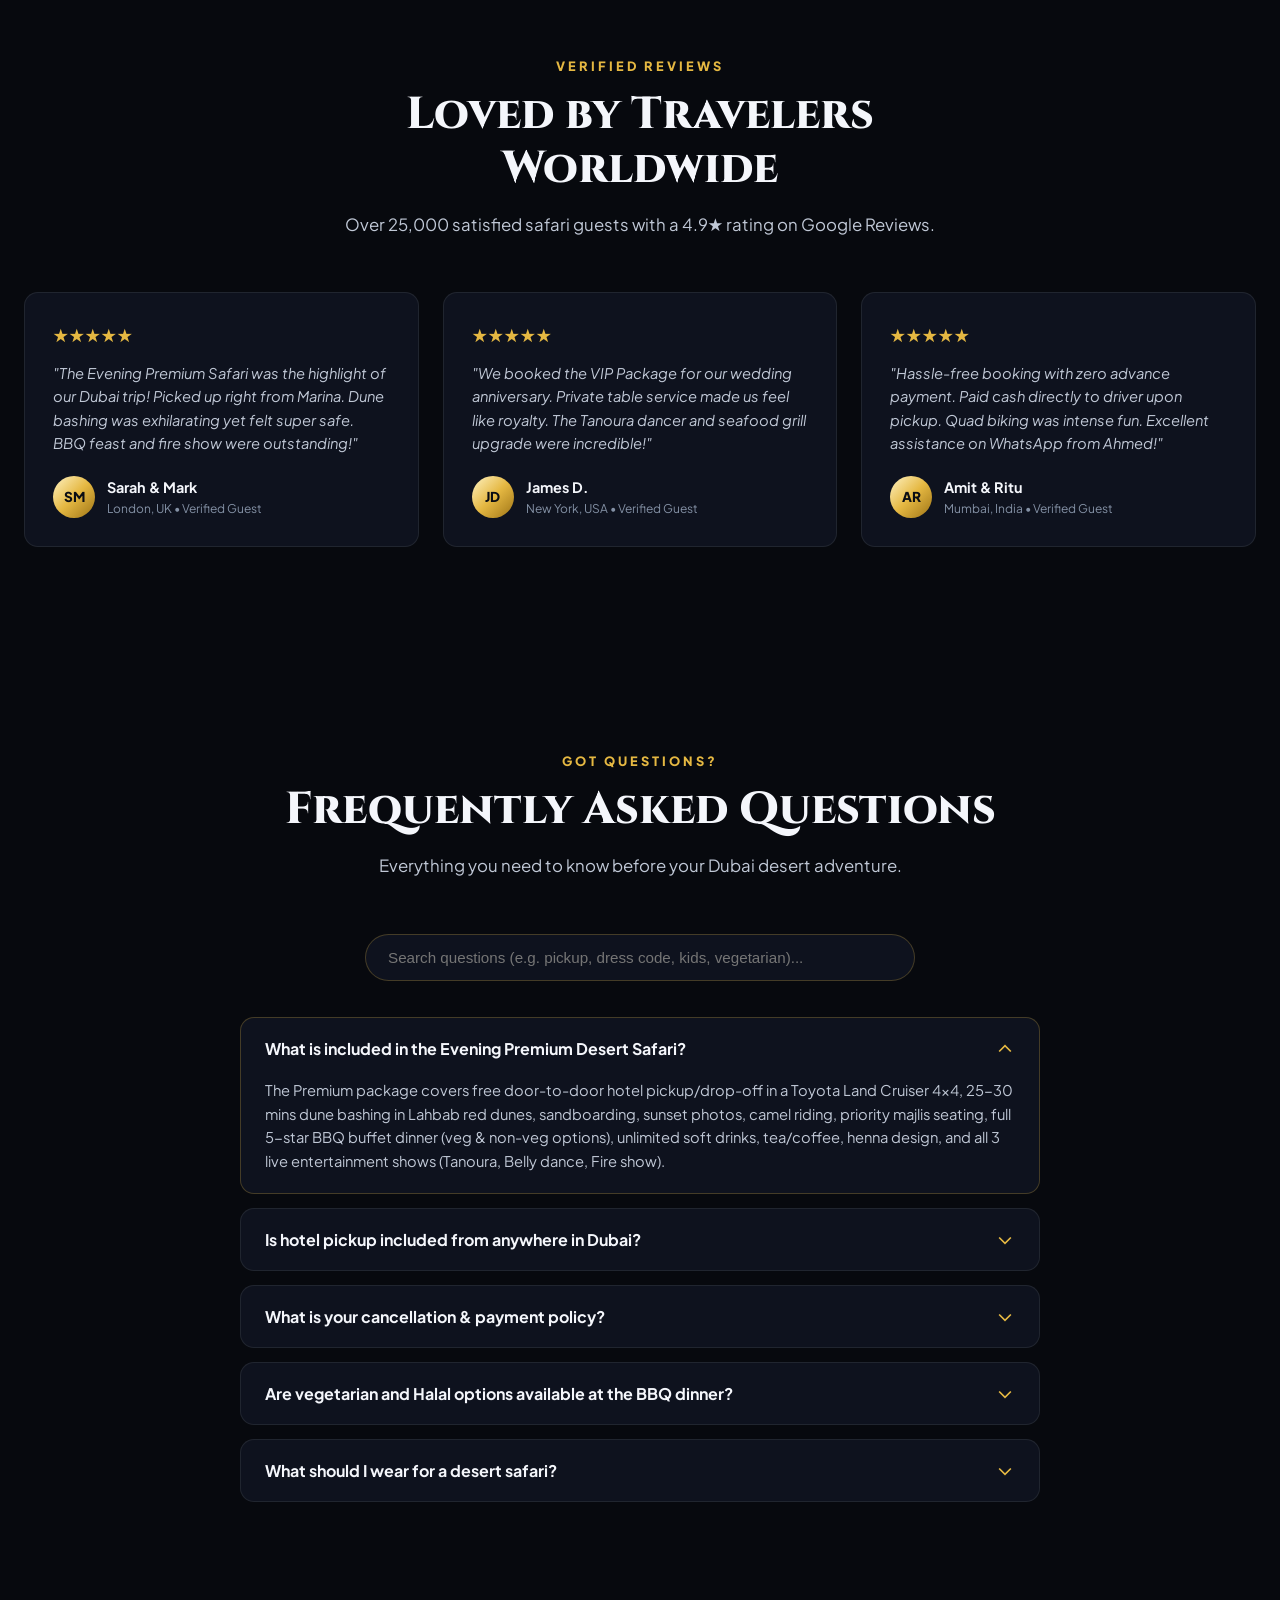
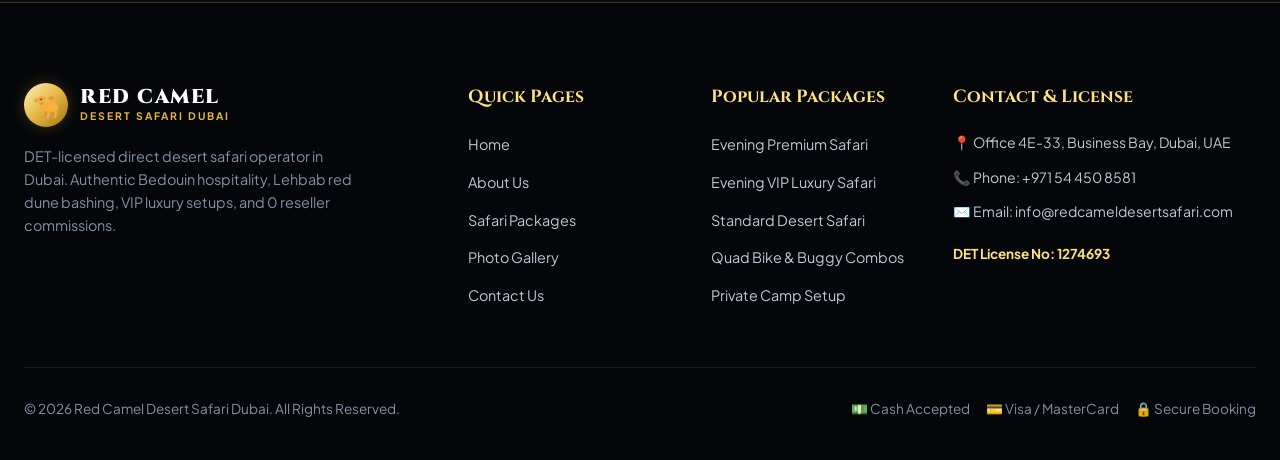
==== commit 6299da9e: "evening short tour and birthday pkgs updated" ====
--- a/index.html
+++ b/index.html
@@ -760,6 +760,6 @@
     </div>
   </footer>
 
-  <script src="app.js?v=4"></script>
+  <script src="app.js?v=7"></script>
 </body>
 </html>
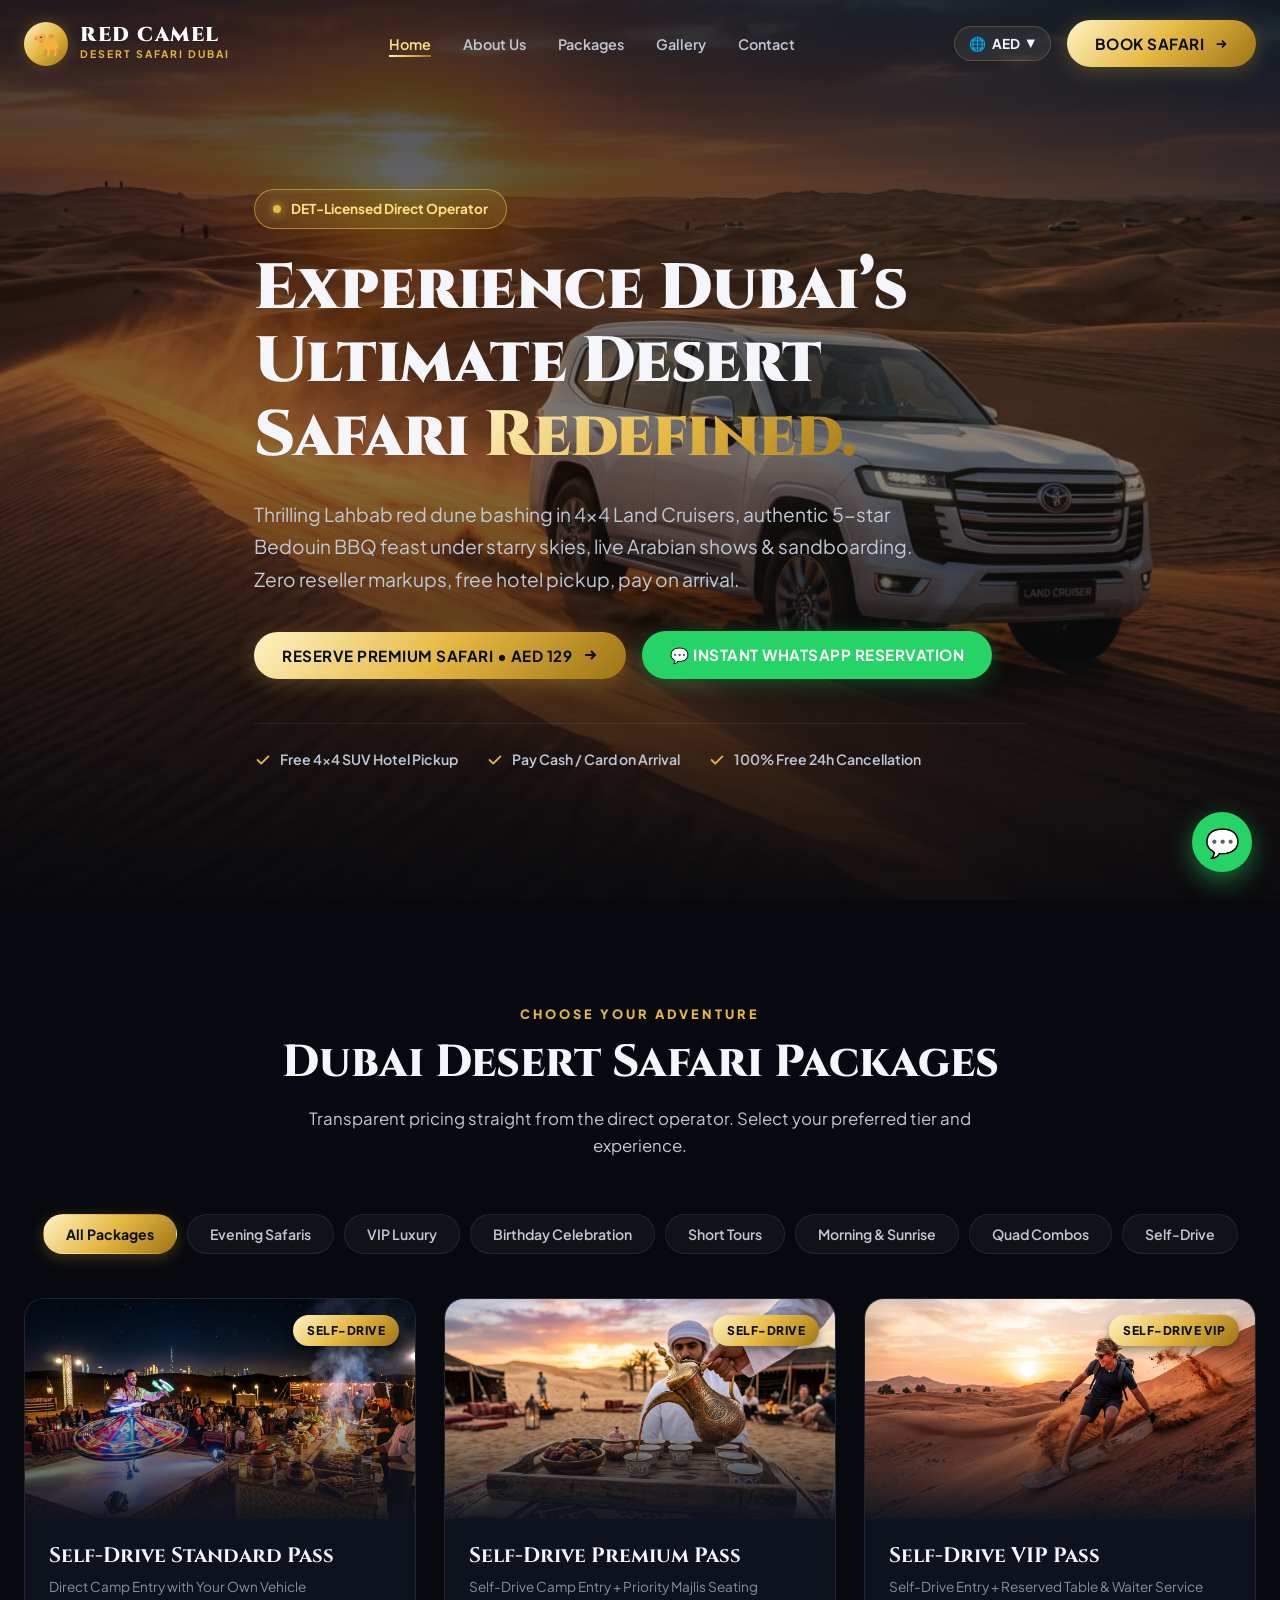
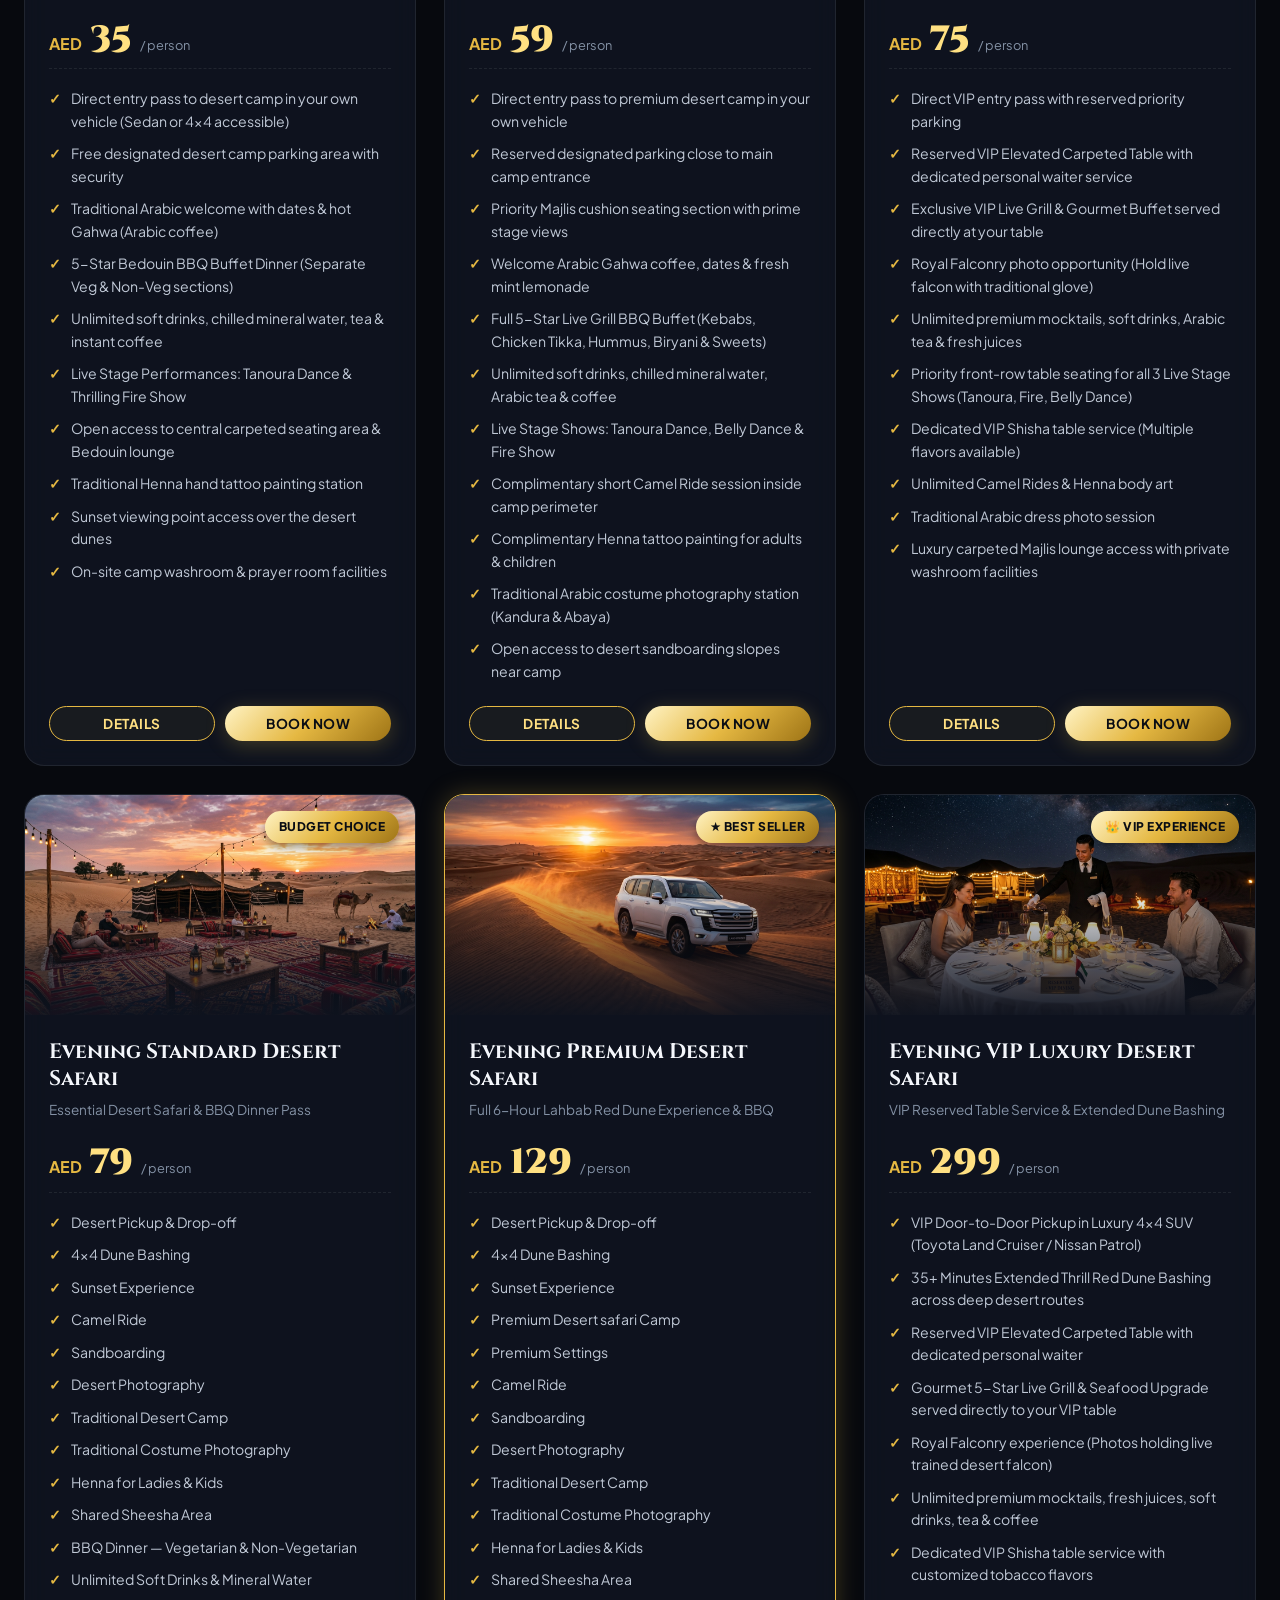
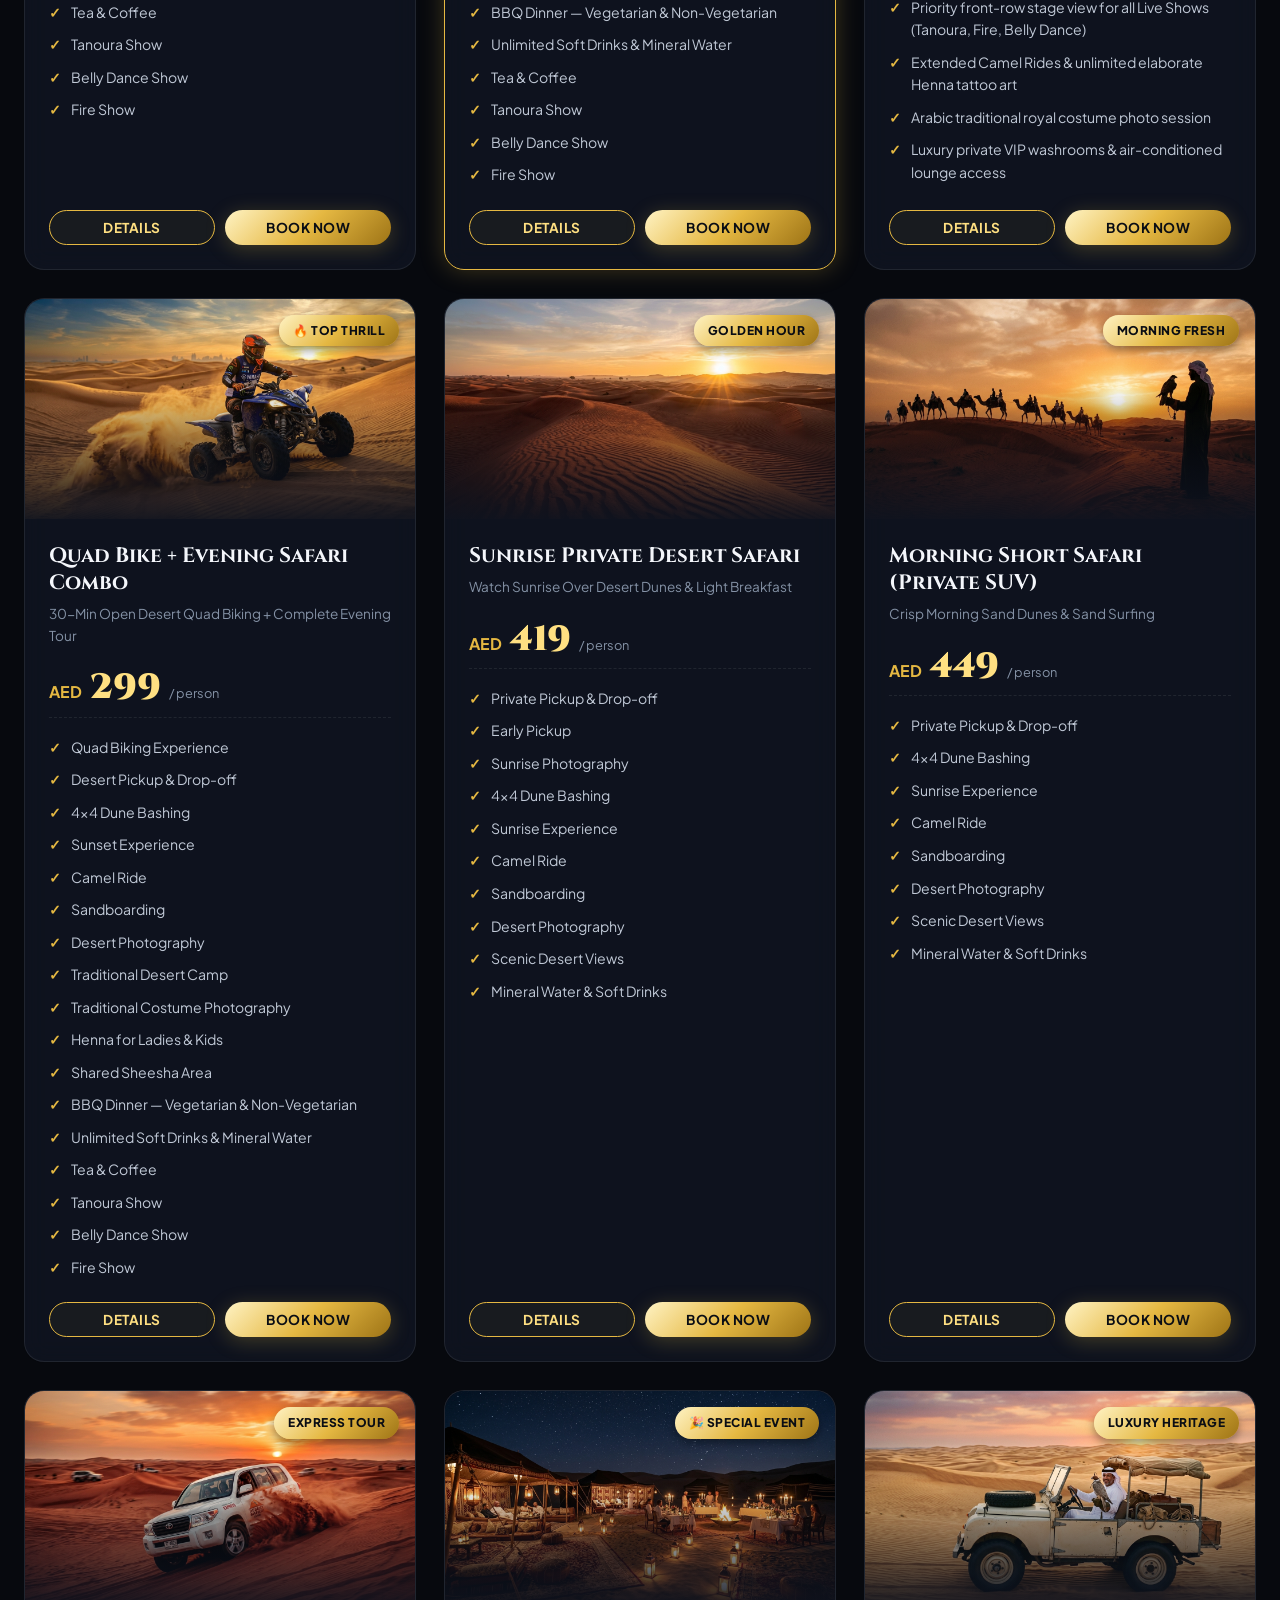
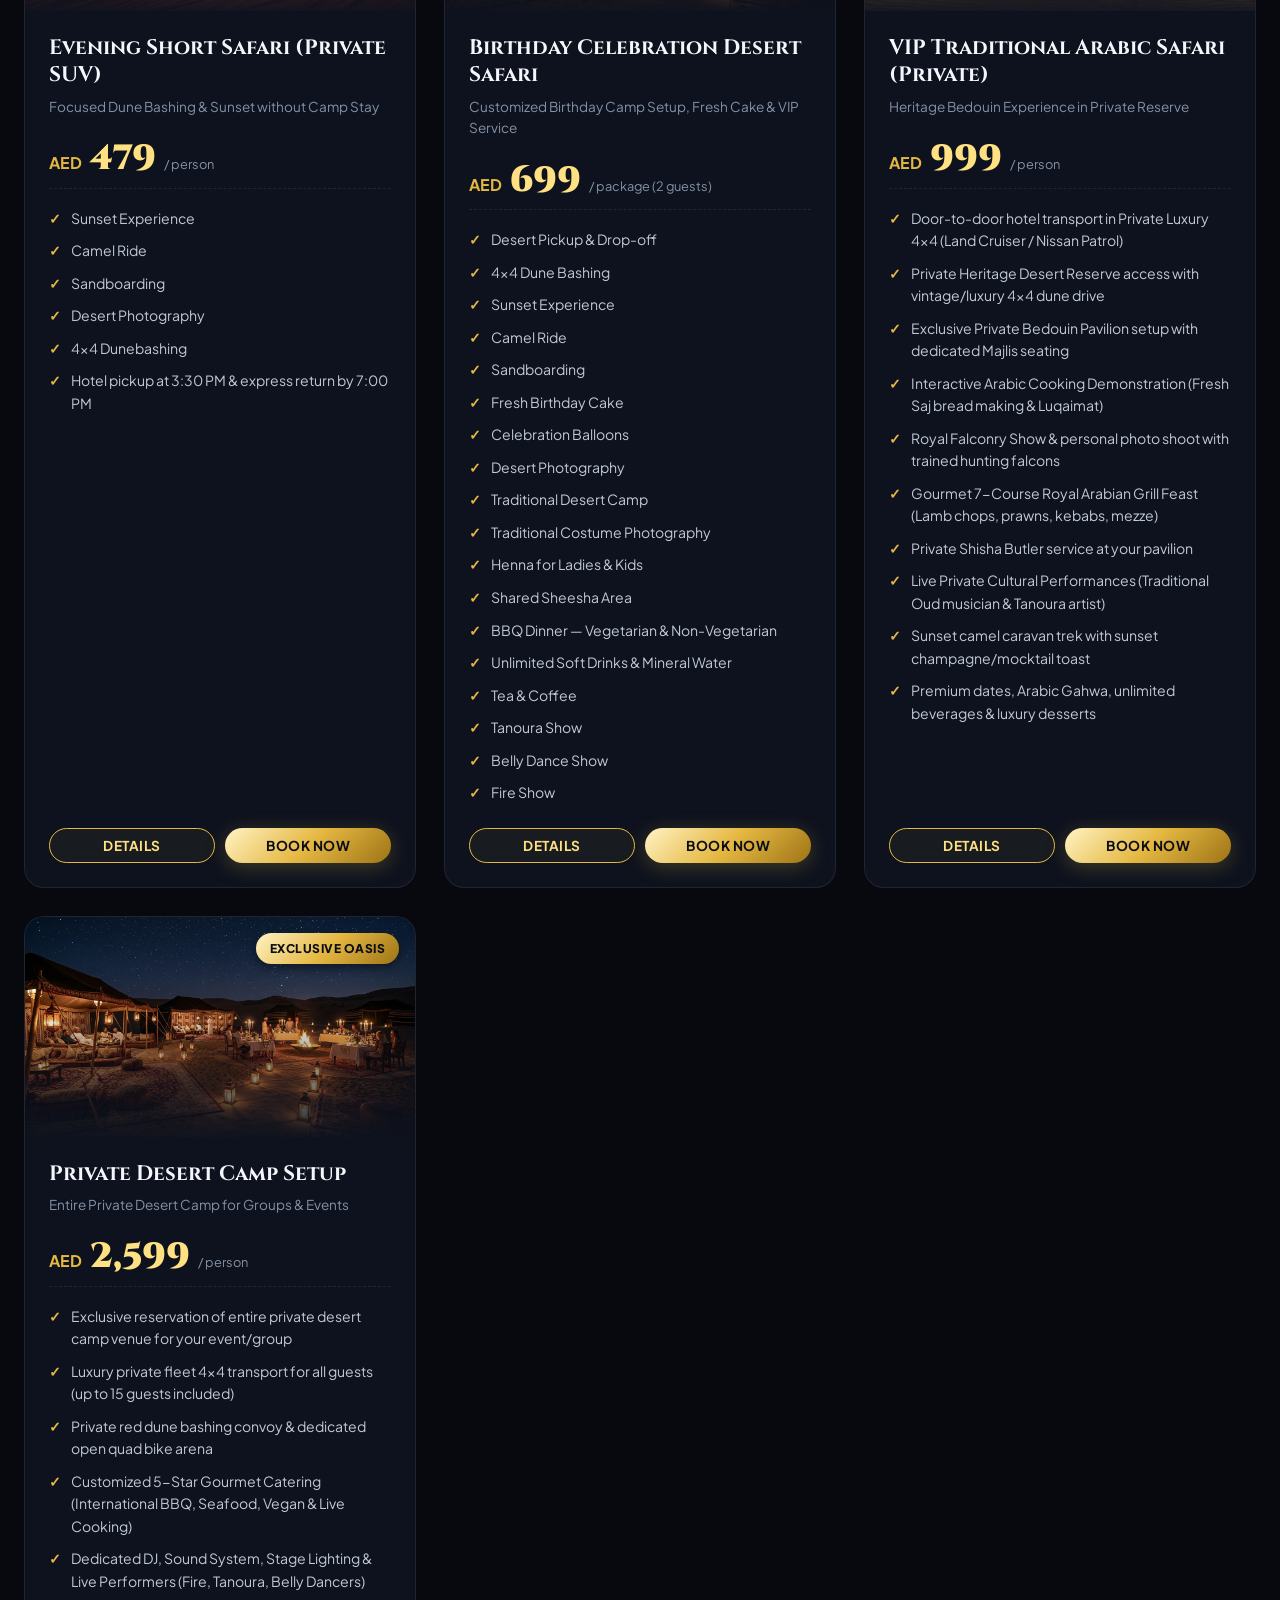
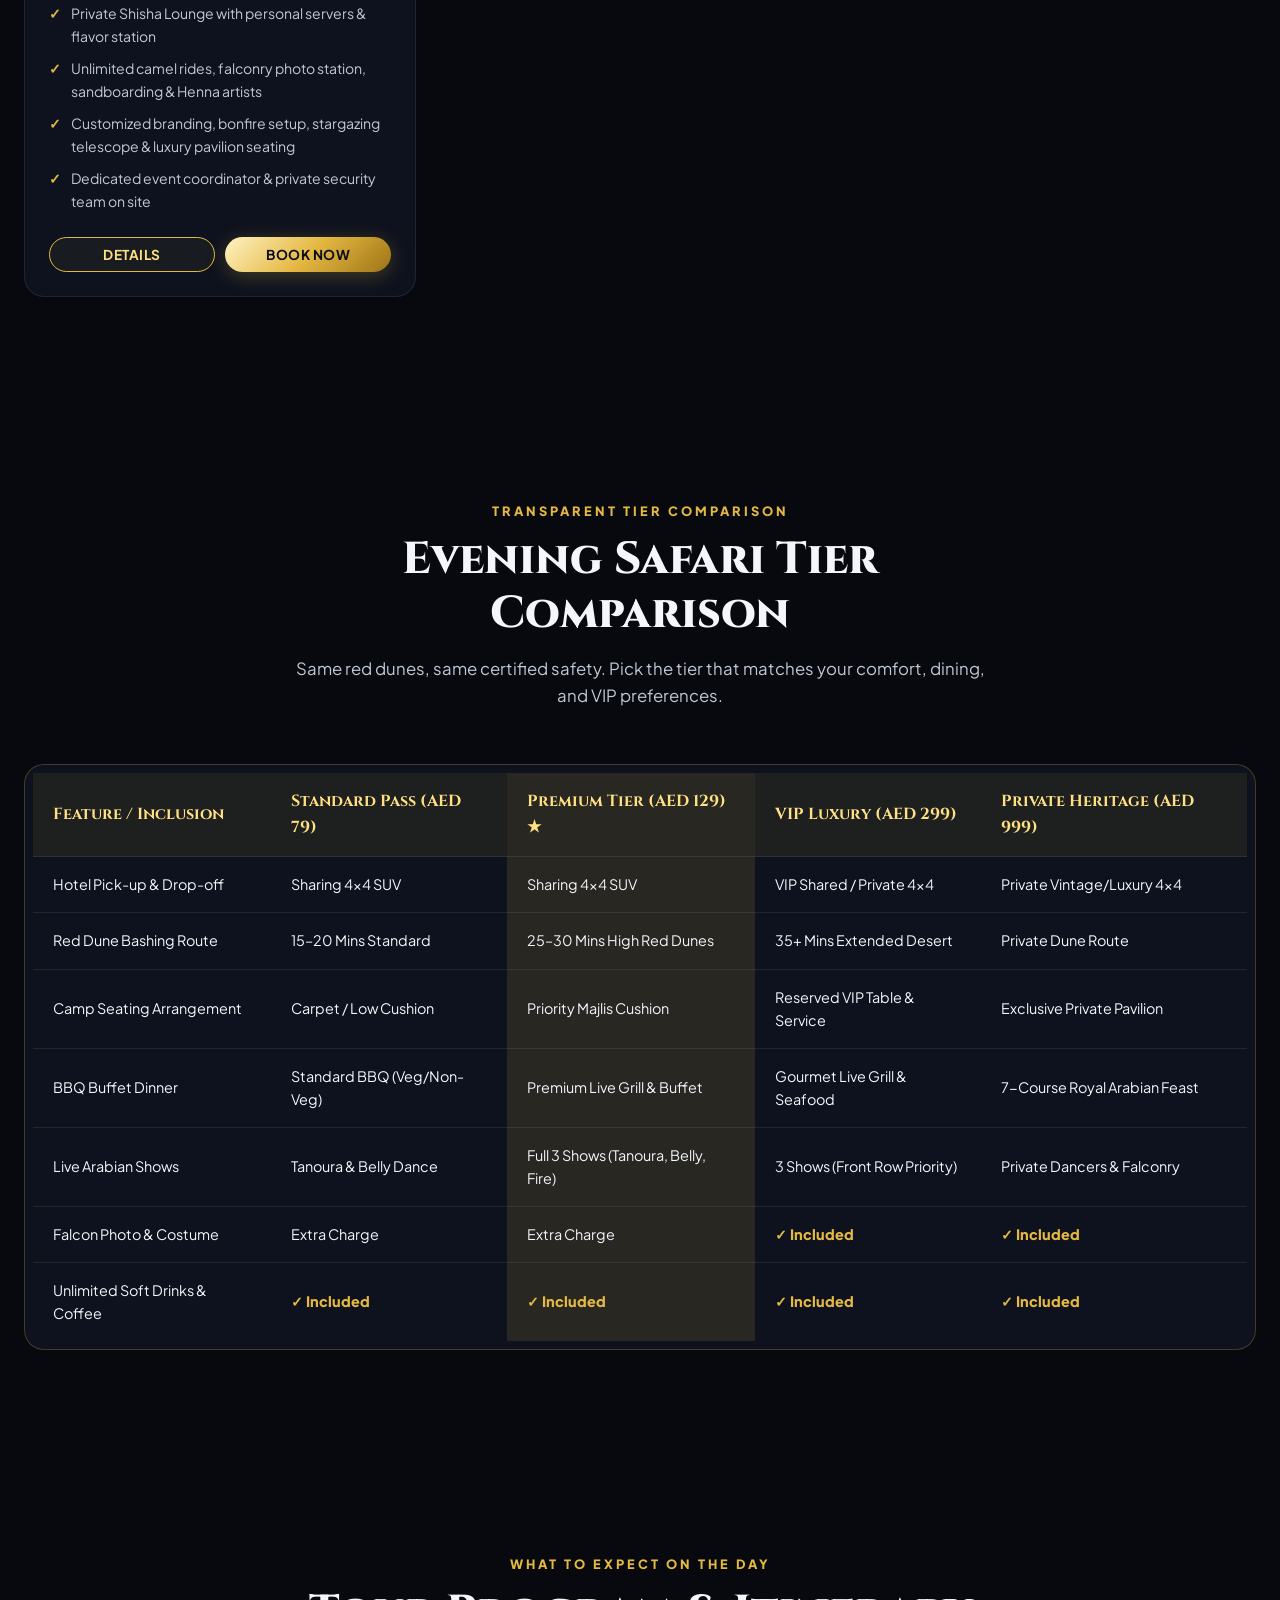
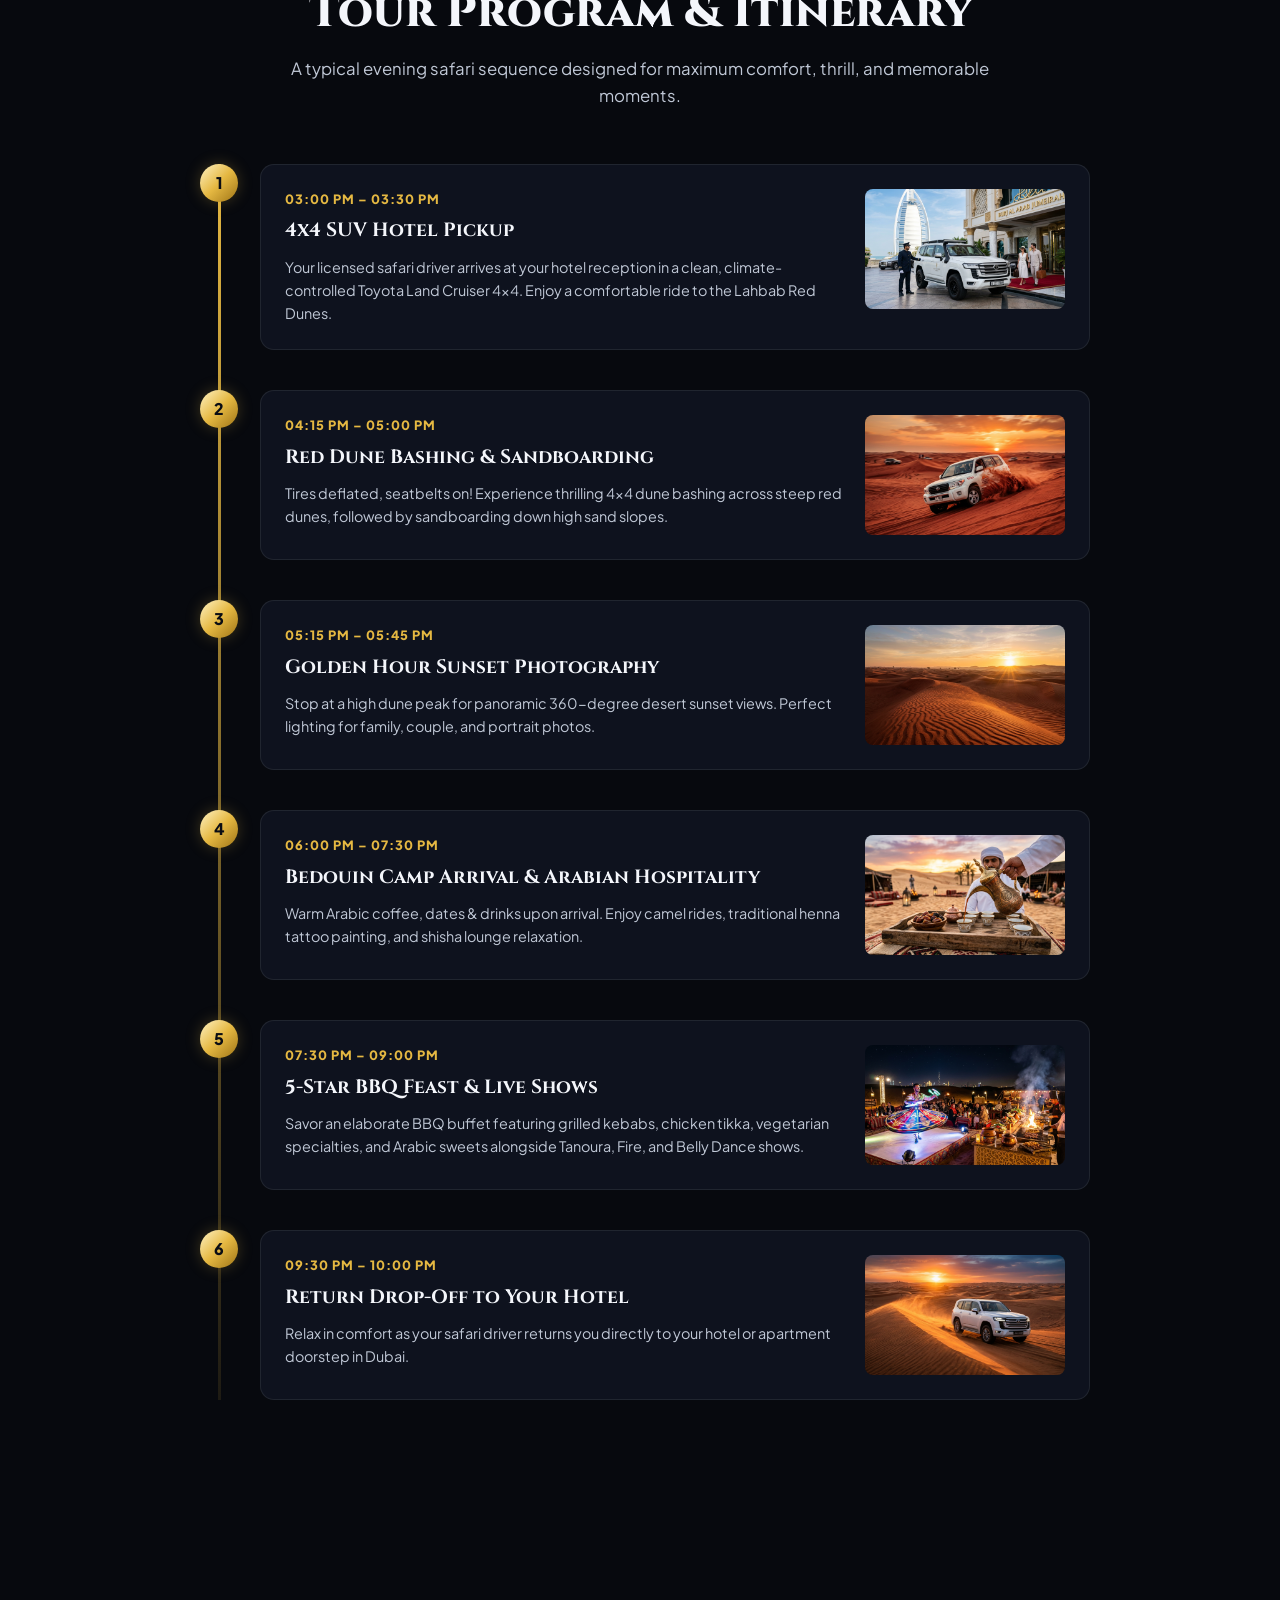
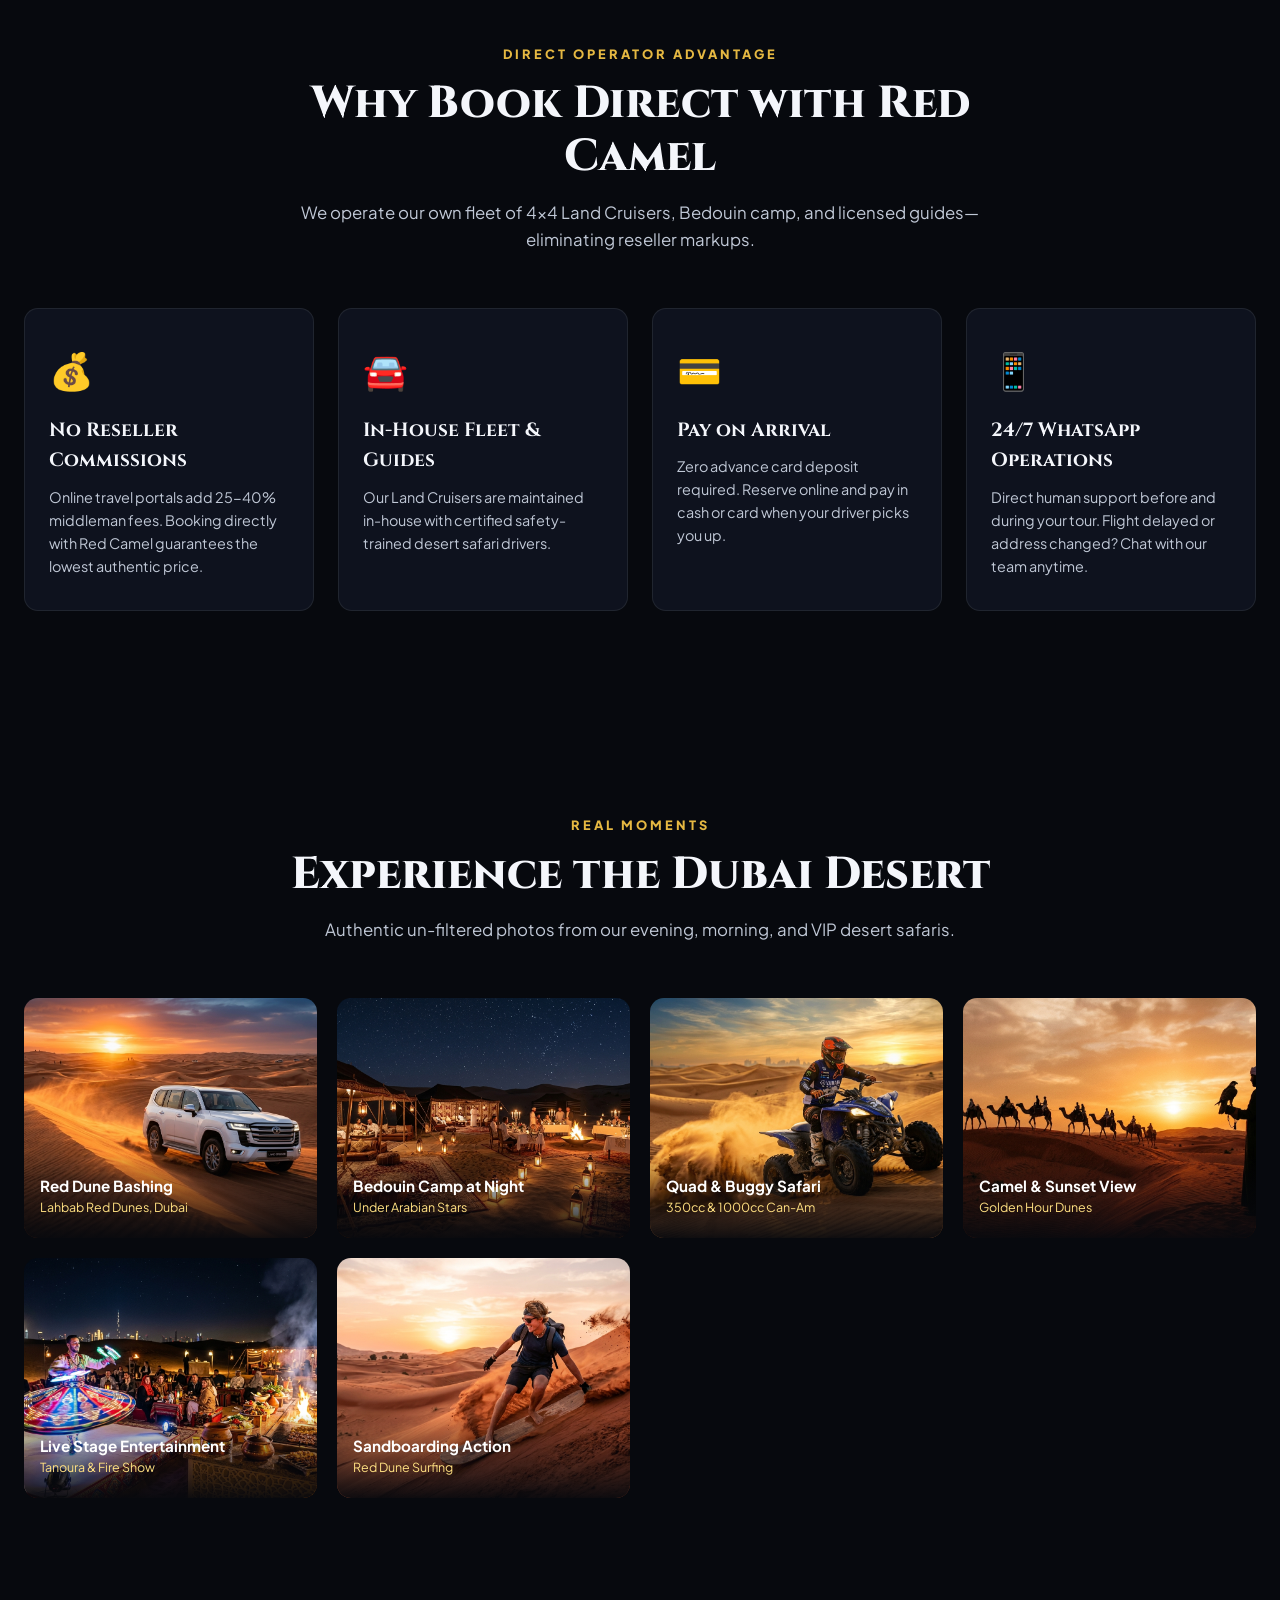
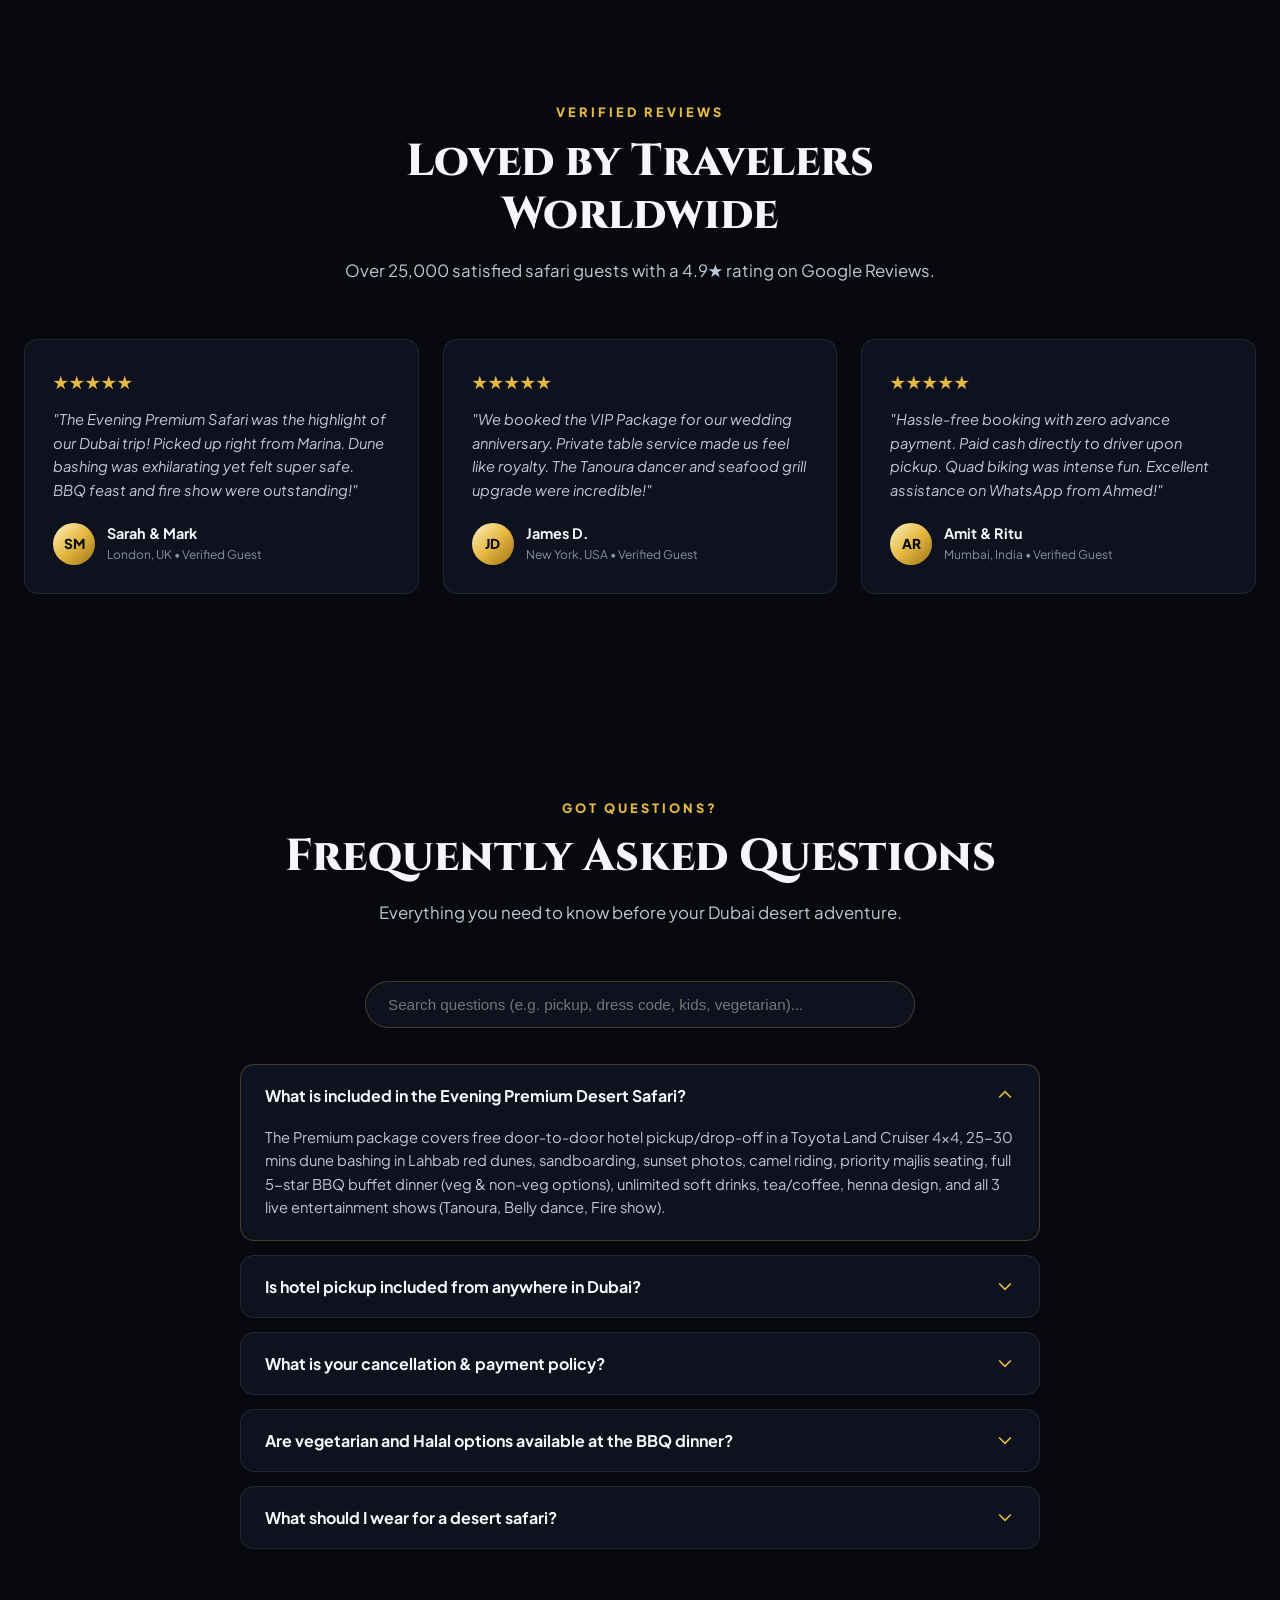
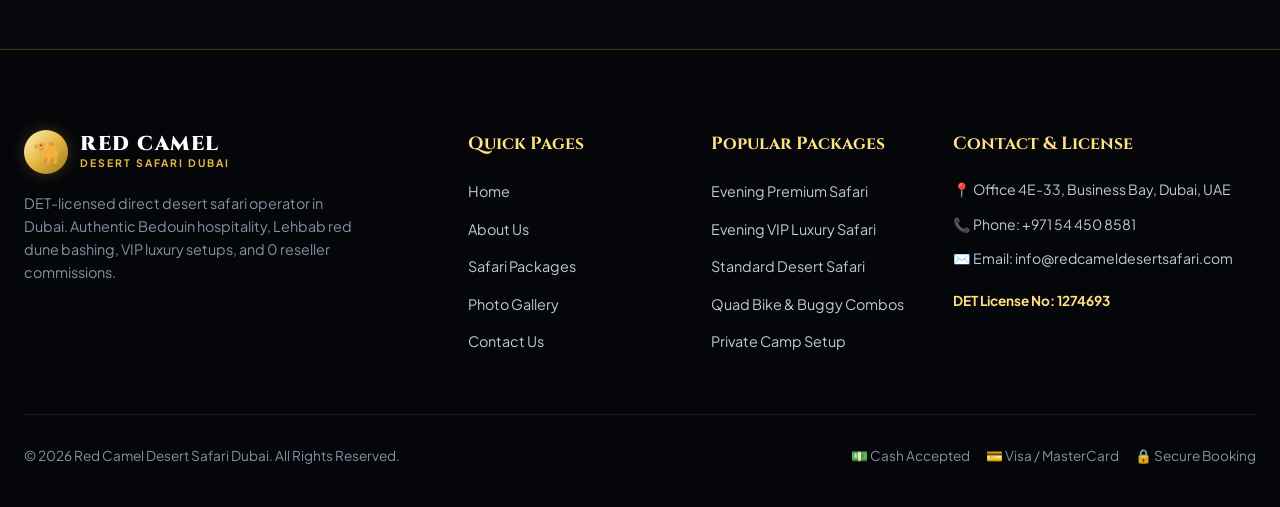
==== commit ea3b04e1: "birthday pkg price and quad bike evvening combo pkg list updaed" ====
--- a/index.html
+++ b/index.html
@@ -580,7 +580,7 @@
               <option value="evening-premium">Evening Premium Safari (AED 129)</option>
               <option value="evening-vip">Evening VIP Luxury Safari (AED 299)</option>
               <option value="combo-quad-safari">Quad Bike + Evening Safari Combo (AED 299)</option>
-              <option value="birthday-celebration">Birthday Celebration Safari (AED 349)</option>
+              <option value="birthday-celebration">Birthday Celebration Safari (AED 699)</option>
               <option value="sunrise-safari">Sunrise Private Safari (AED 419)</option>
               <option value="morning-short-private">Morning Short Safari - Private (AED 449)</option>
               <option value="evening-short-private">Evening Short Safari - Private (AED 479)</option>
@@ -760,6 +760,6 @@
     </div>
   </footer>
 
-  <script src="app.js?v=7"></script>
+  <script src="app.js?v=10"></script>
 </body>
 </html>
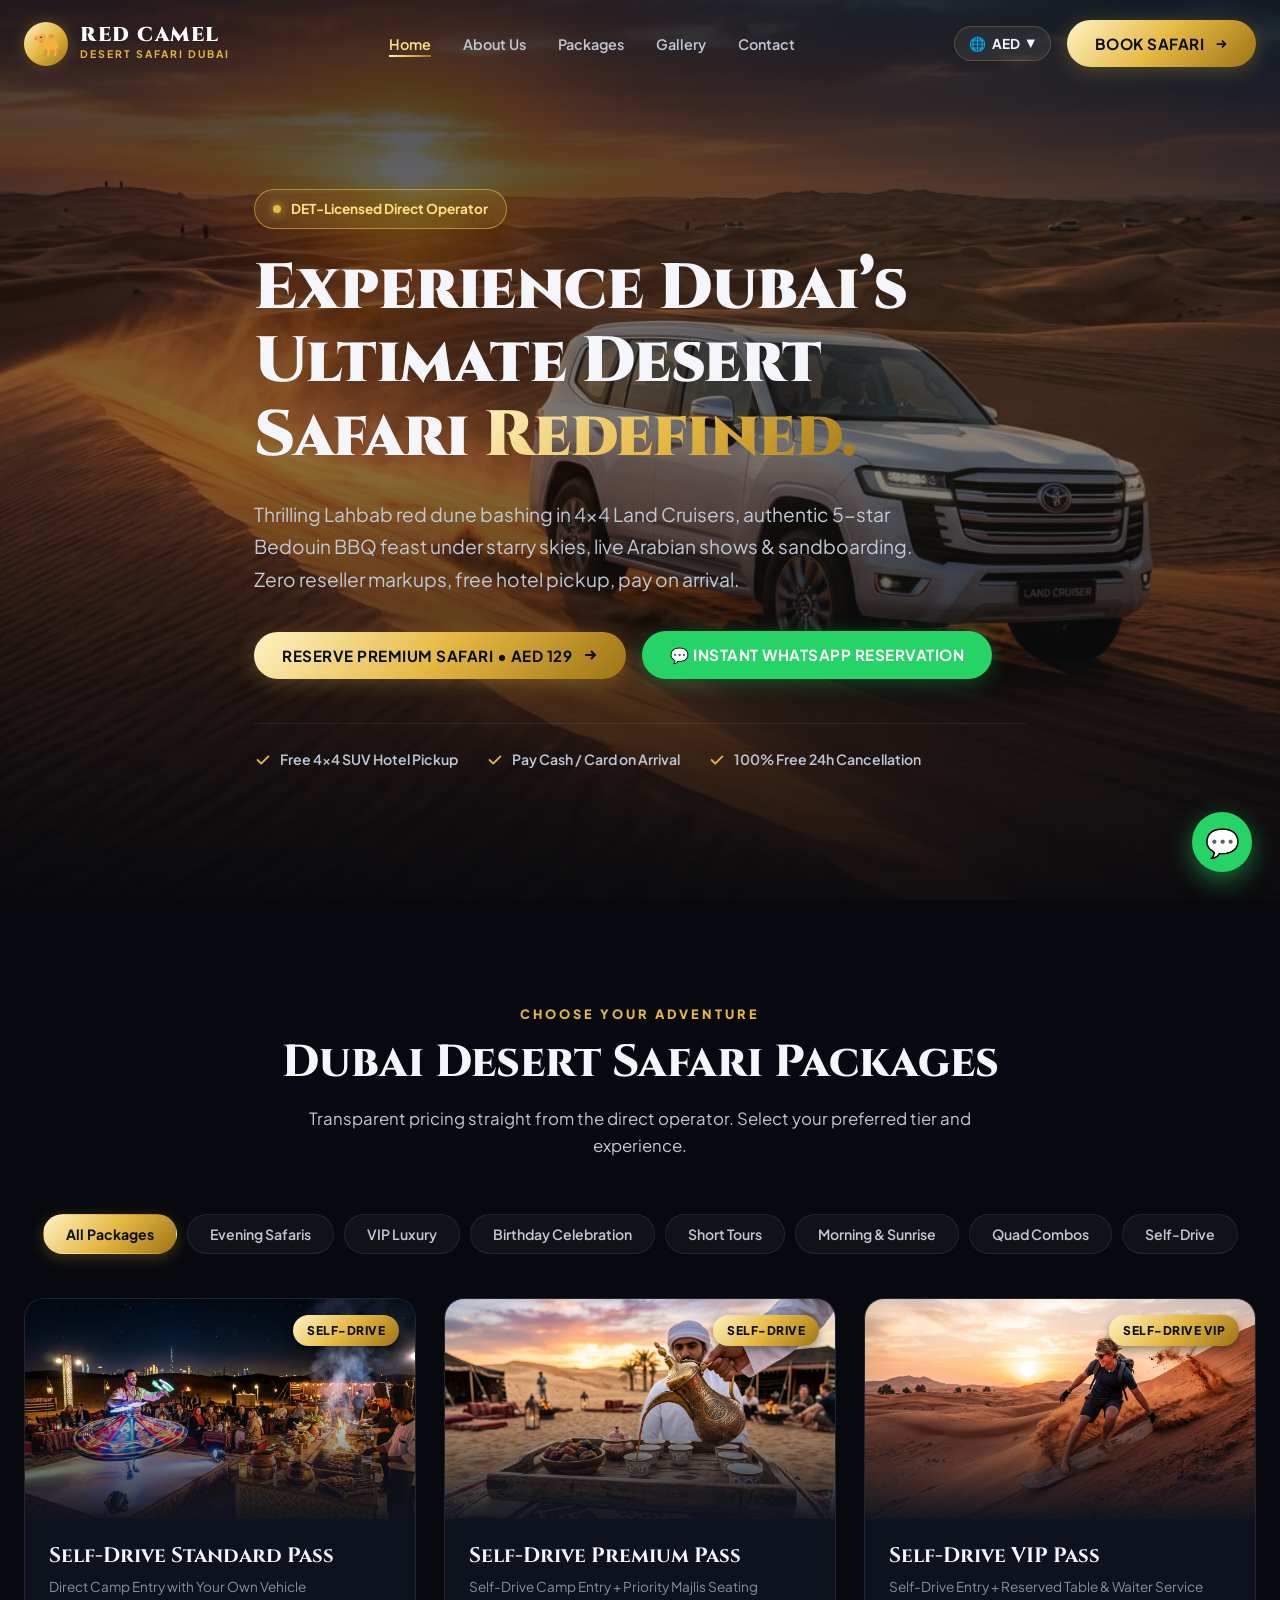
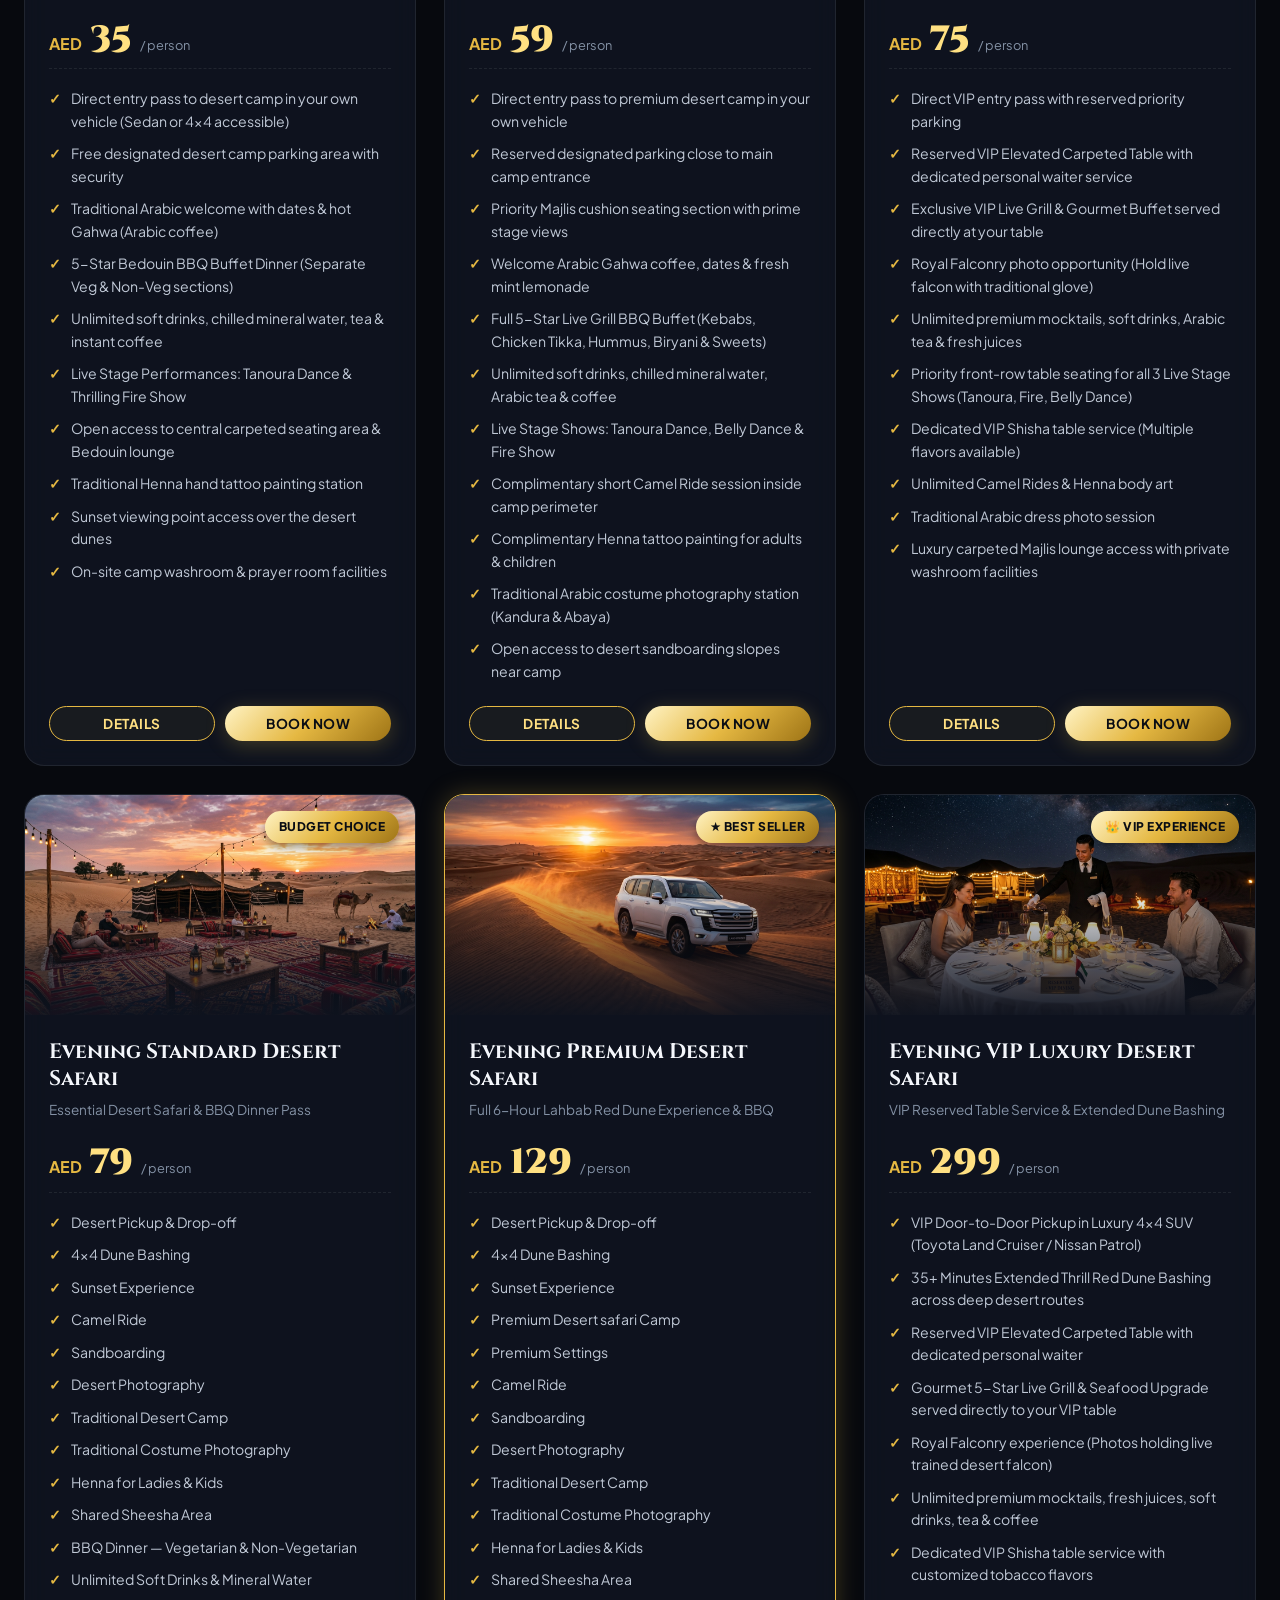
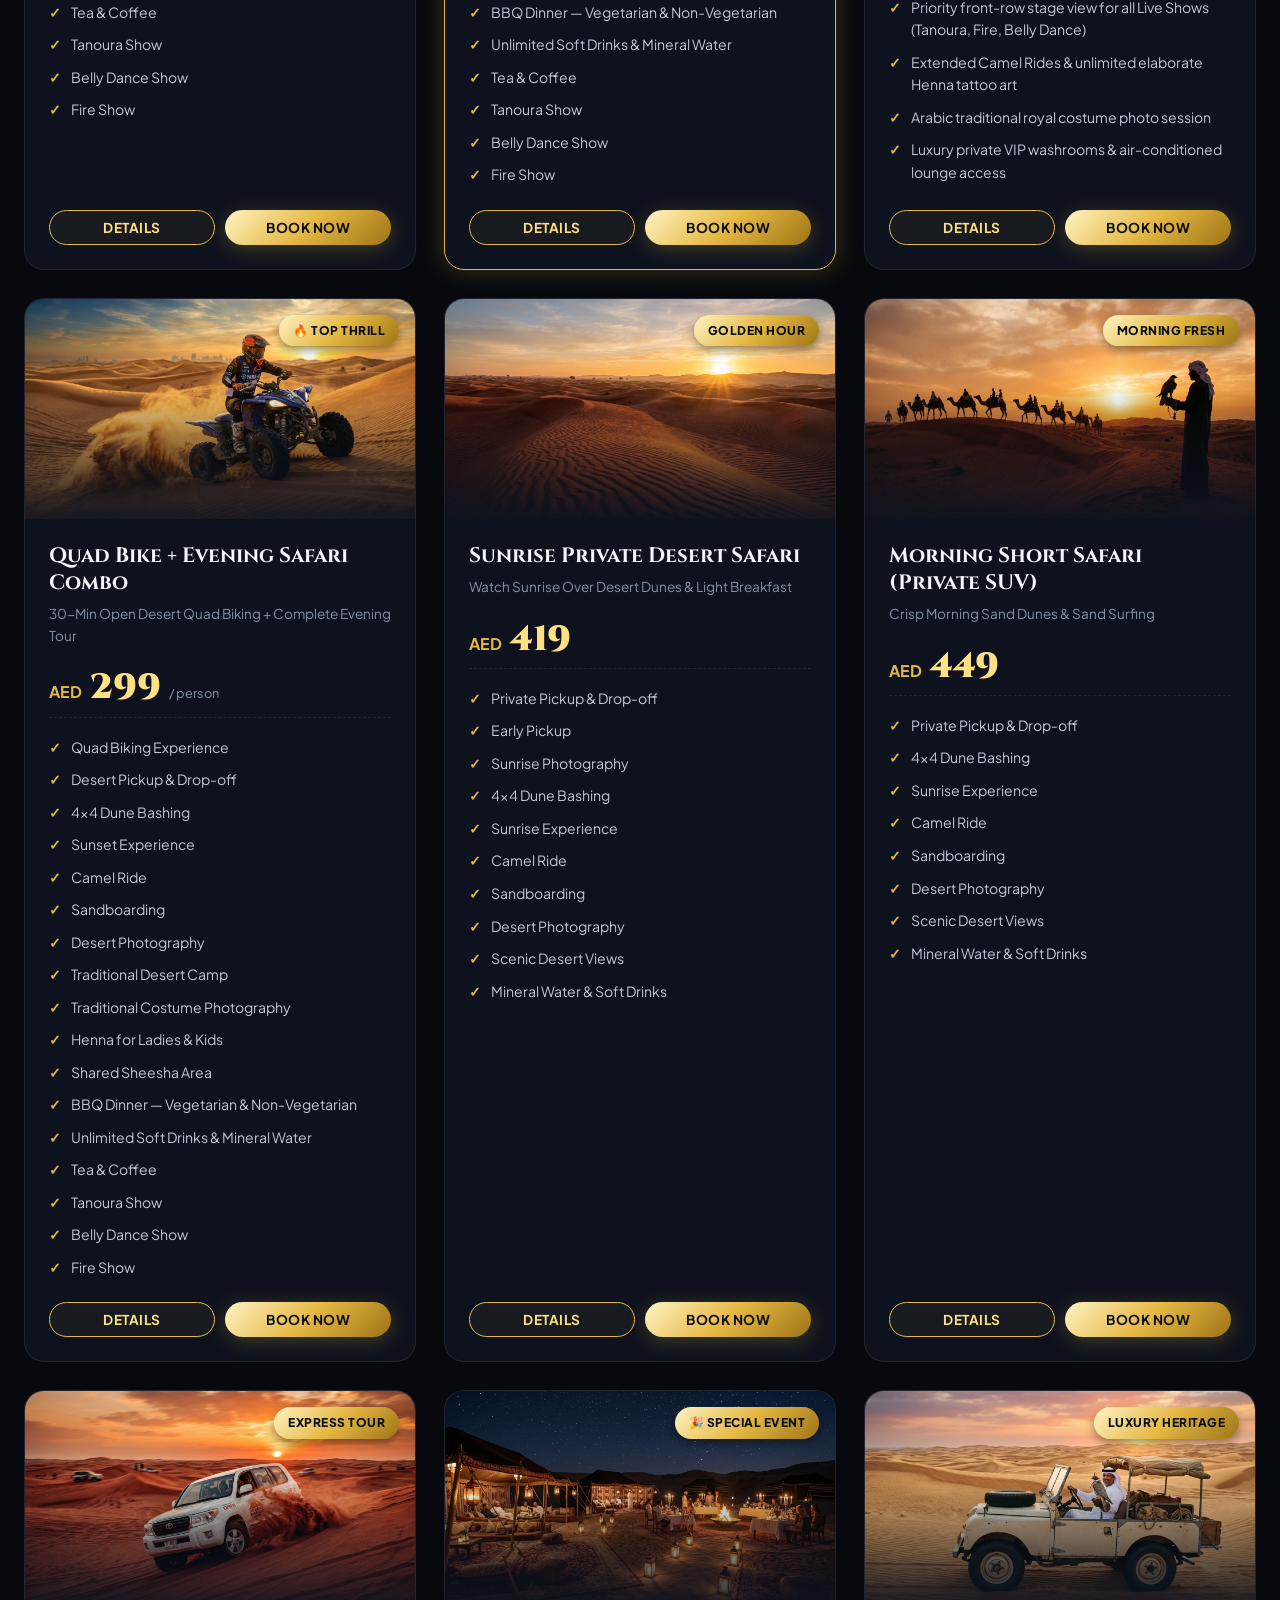
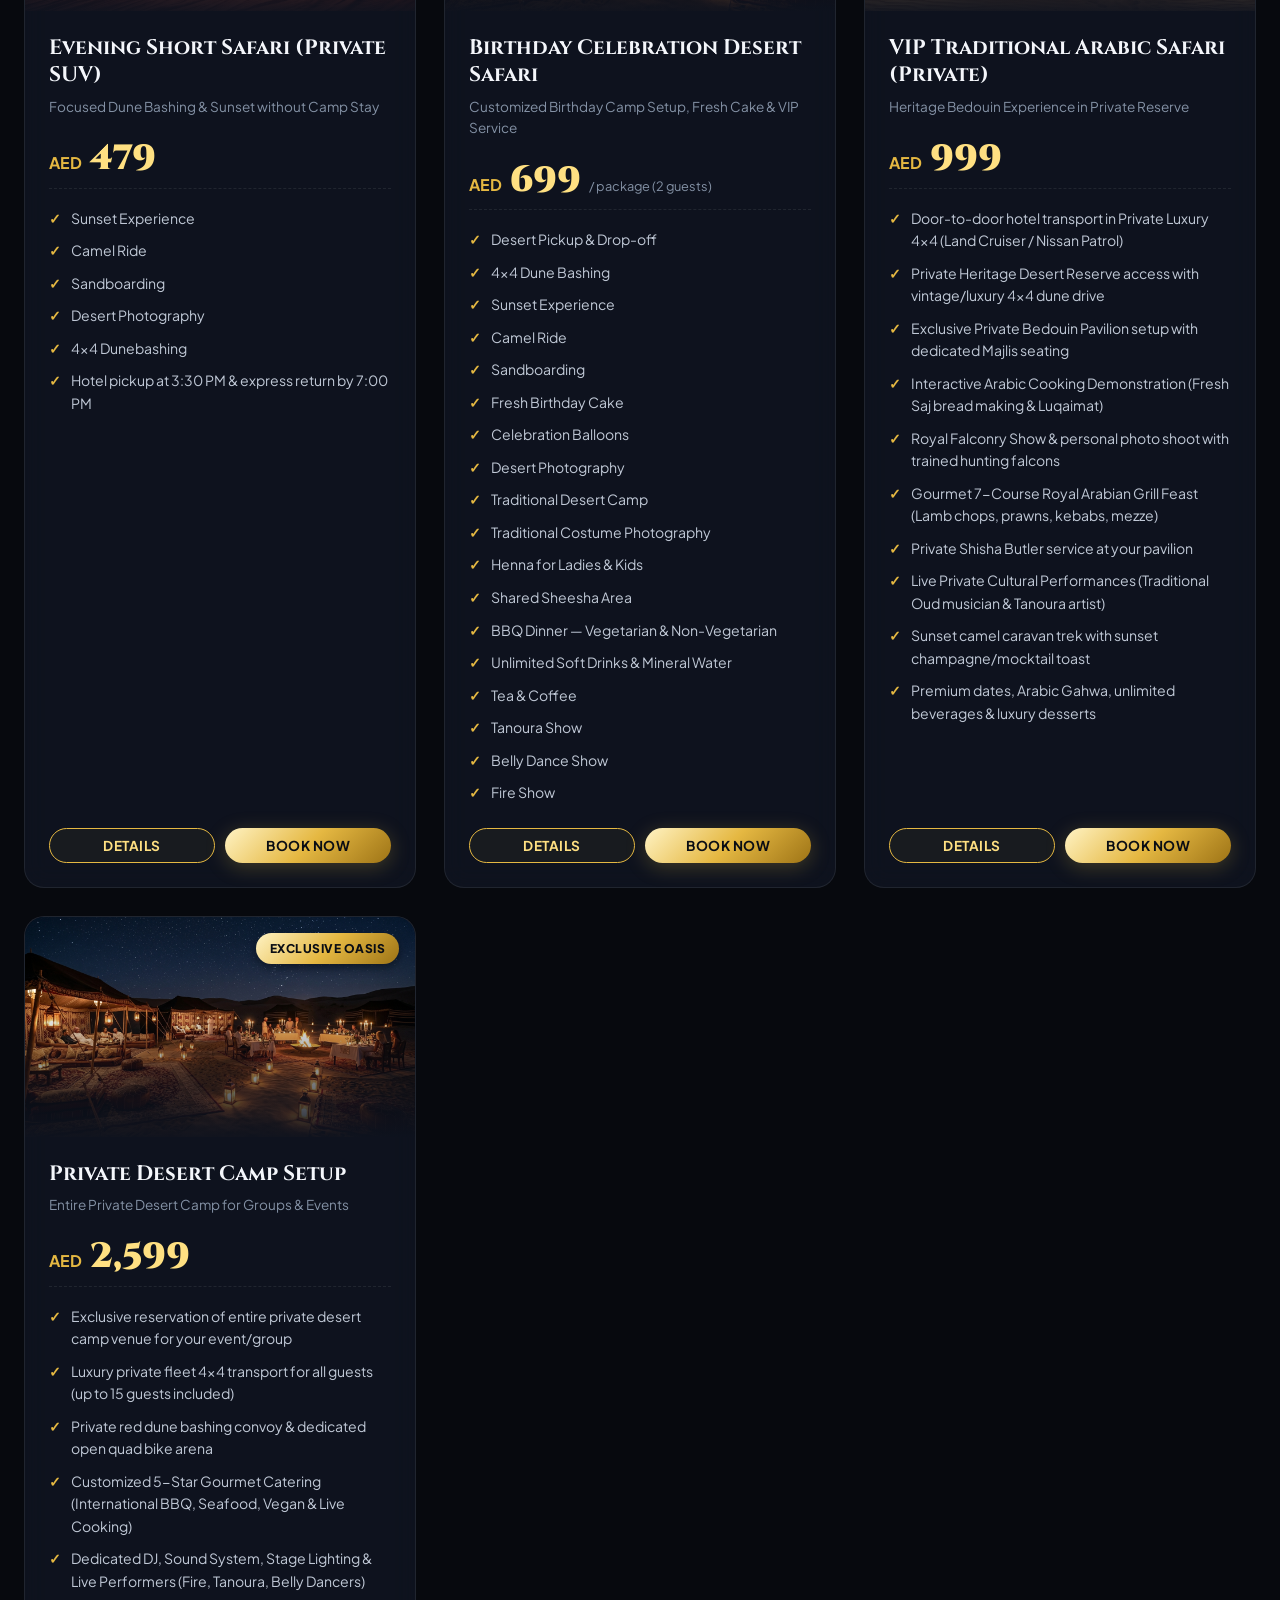
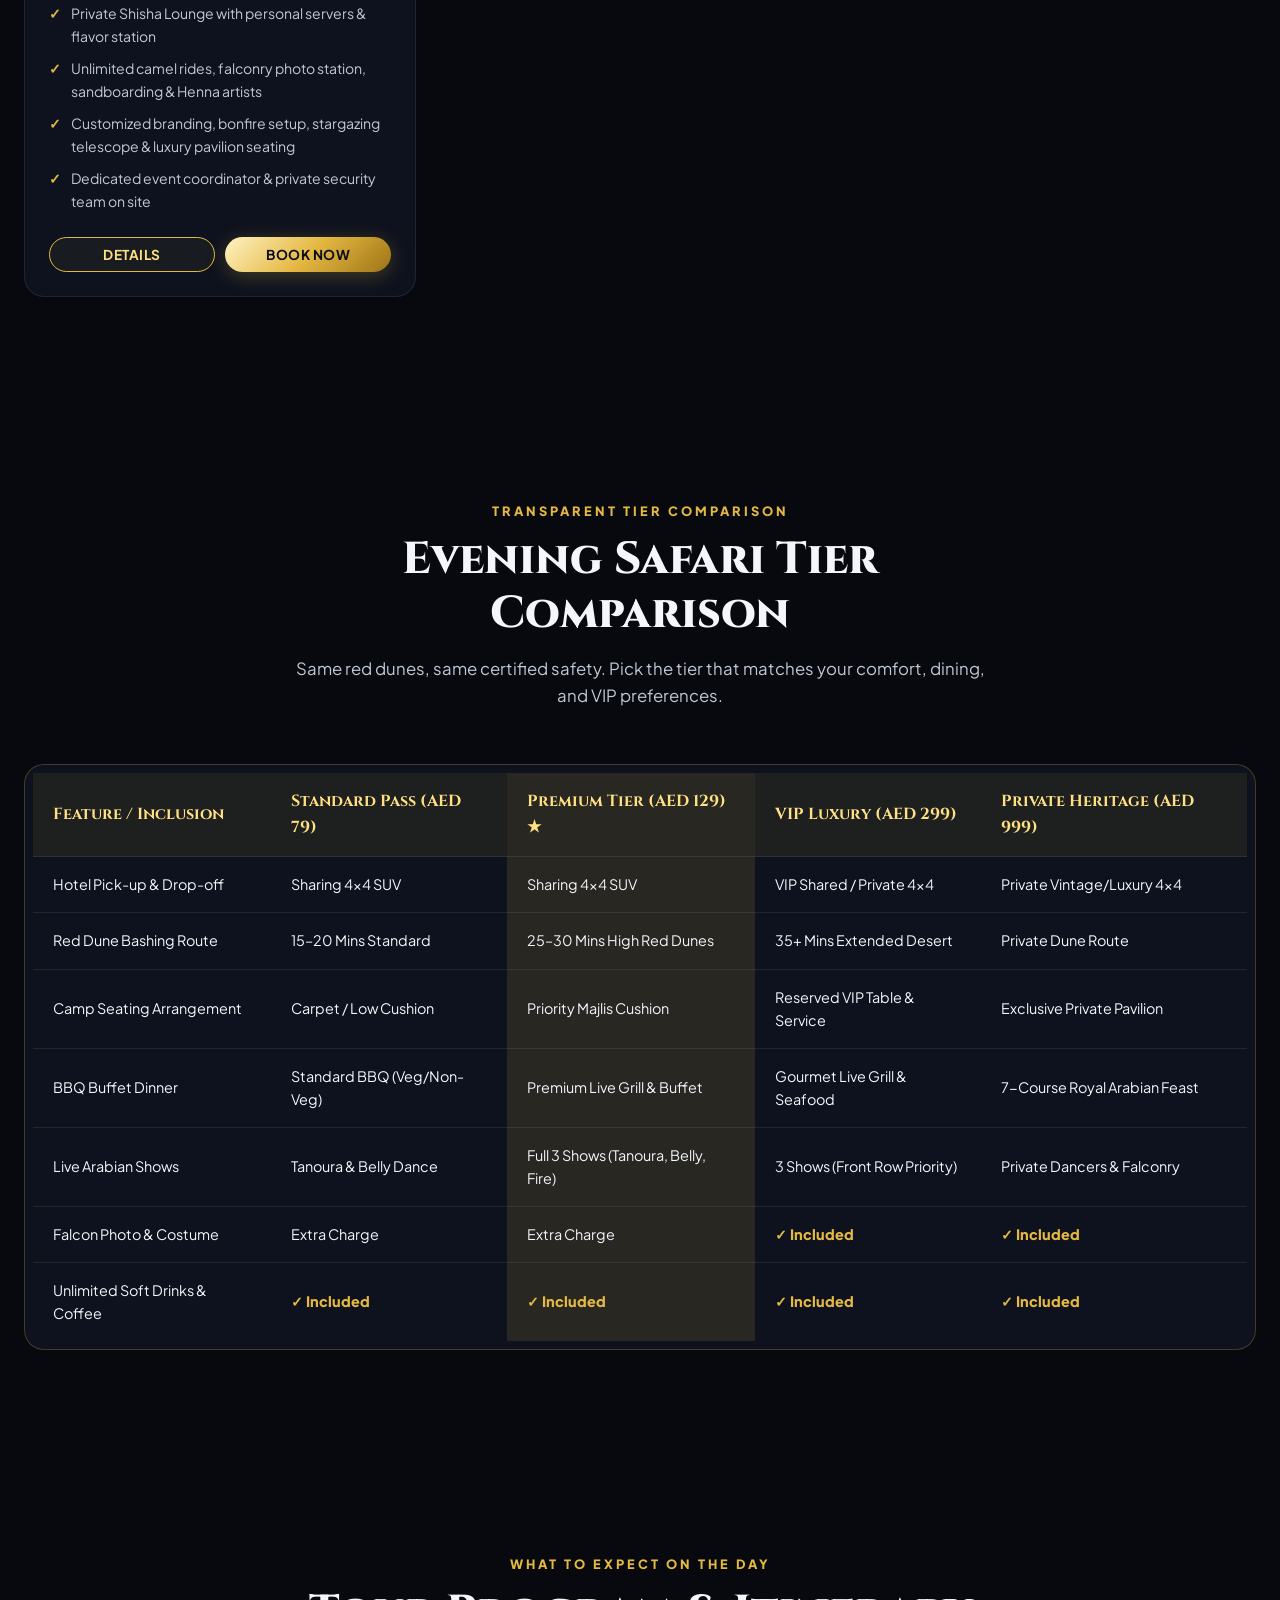
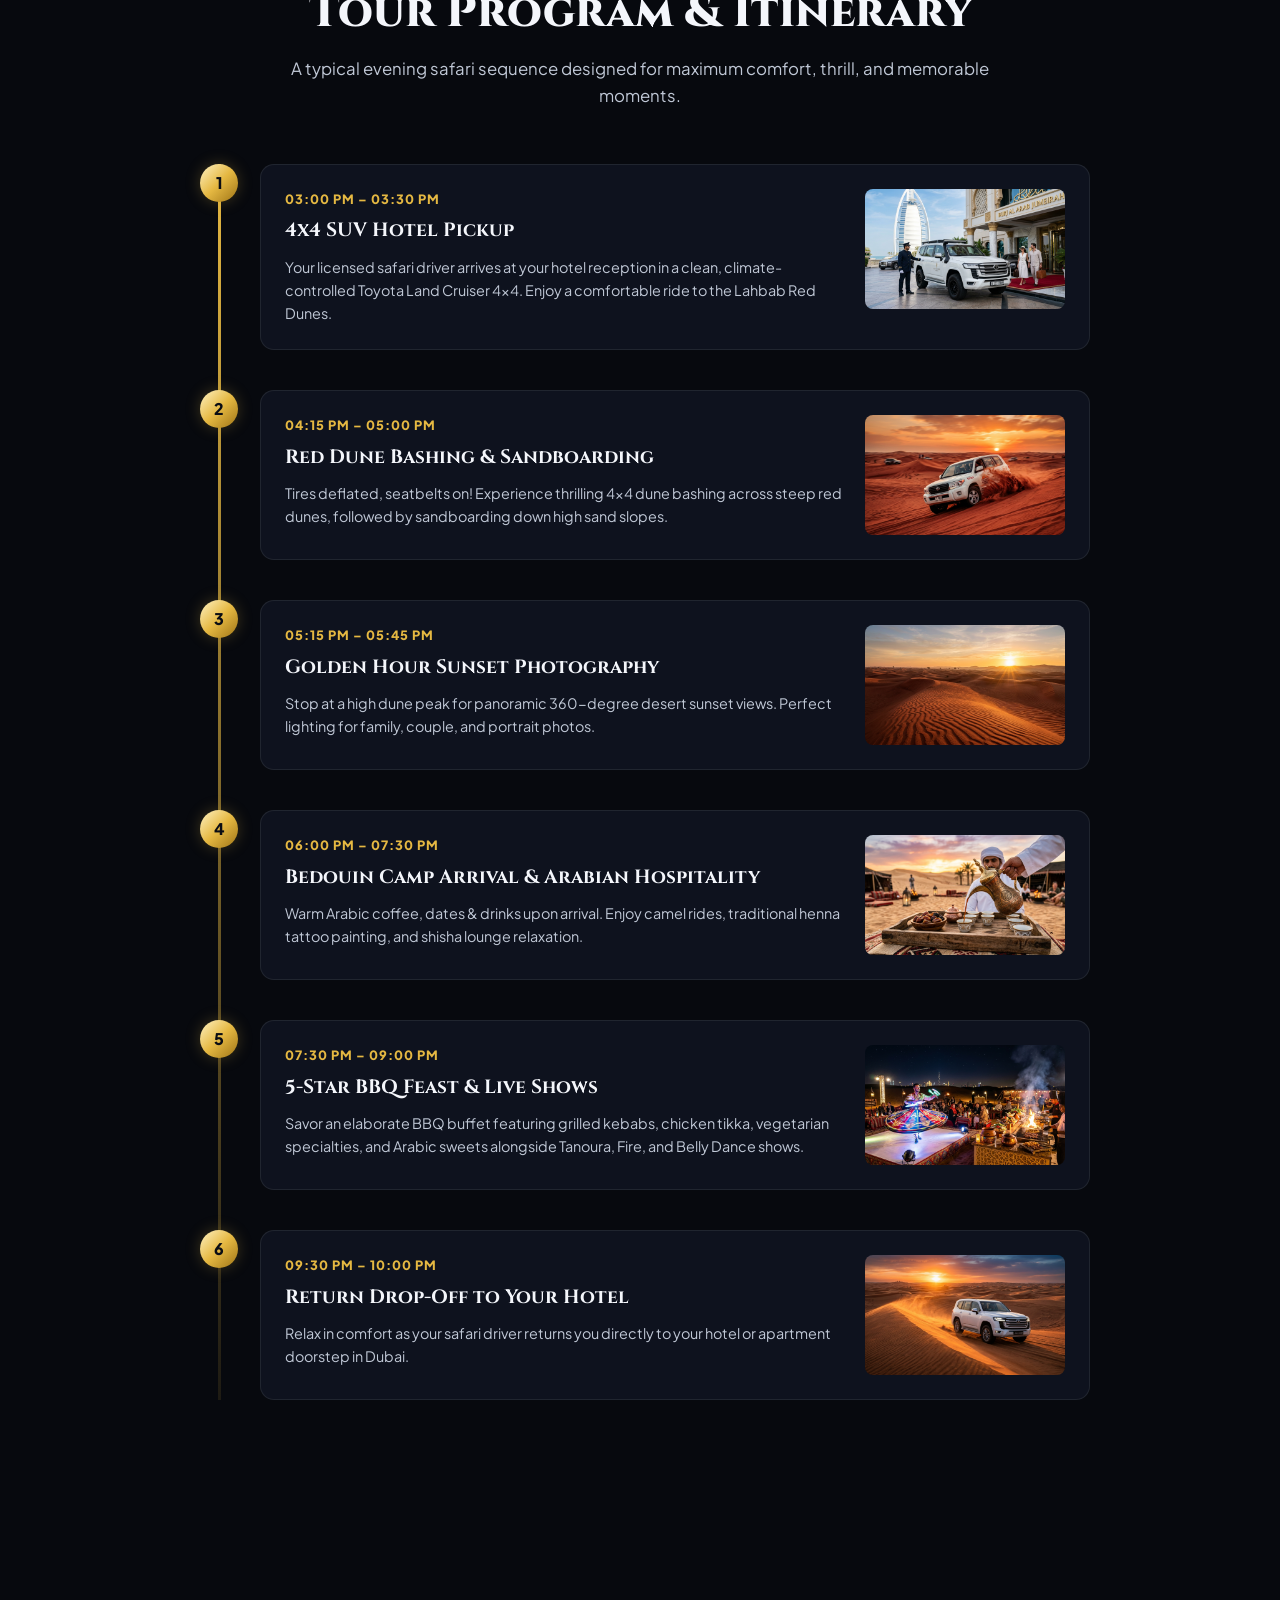
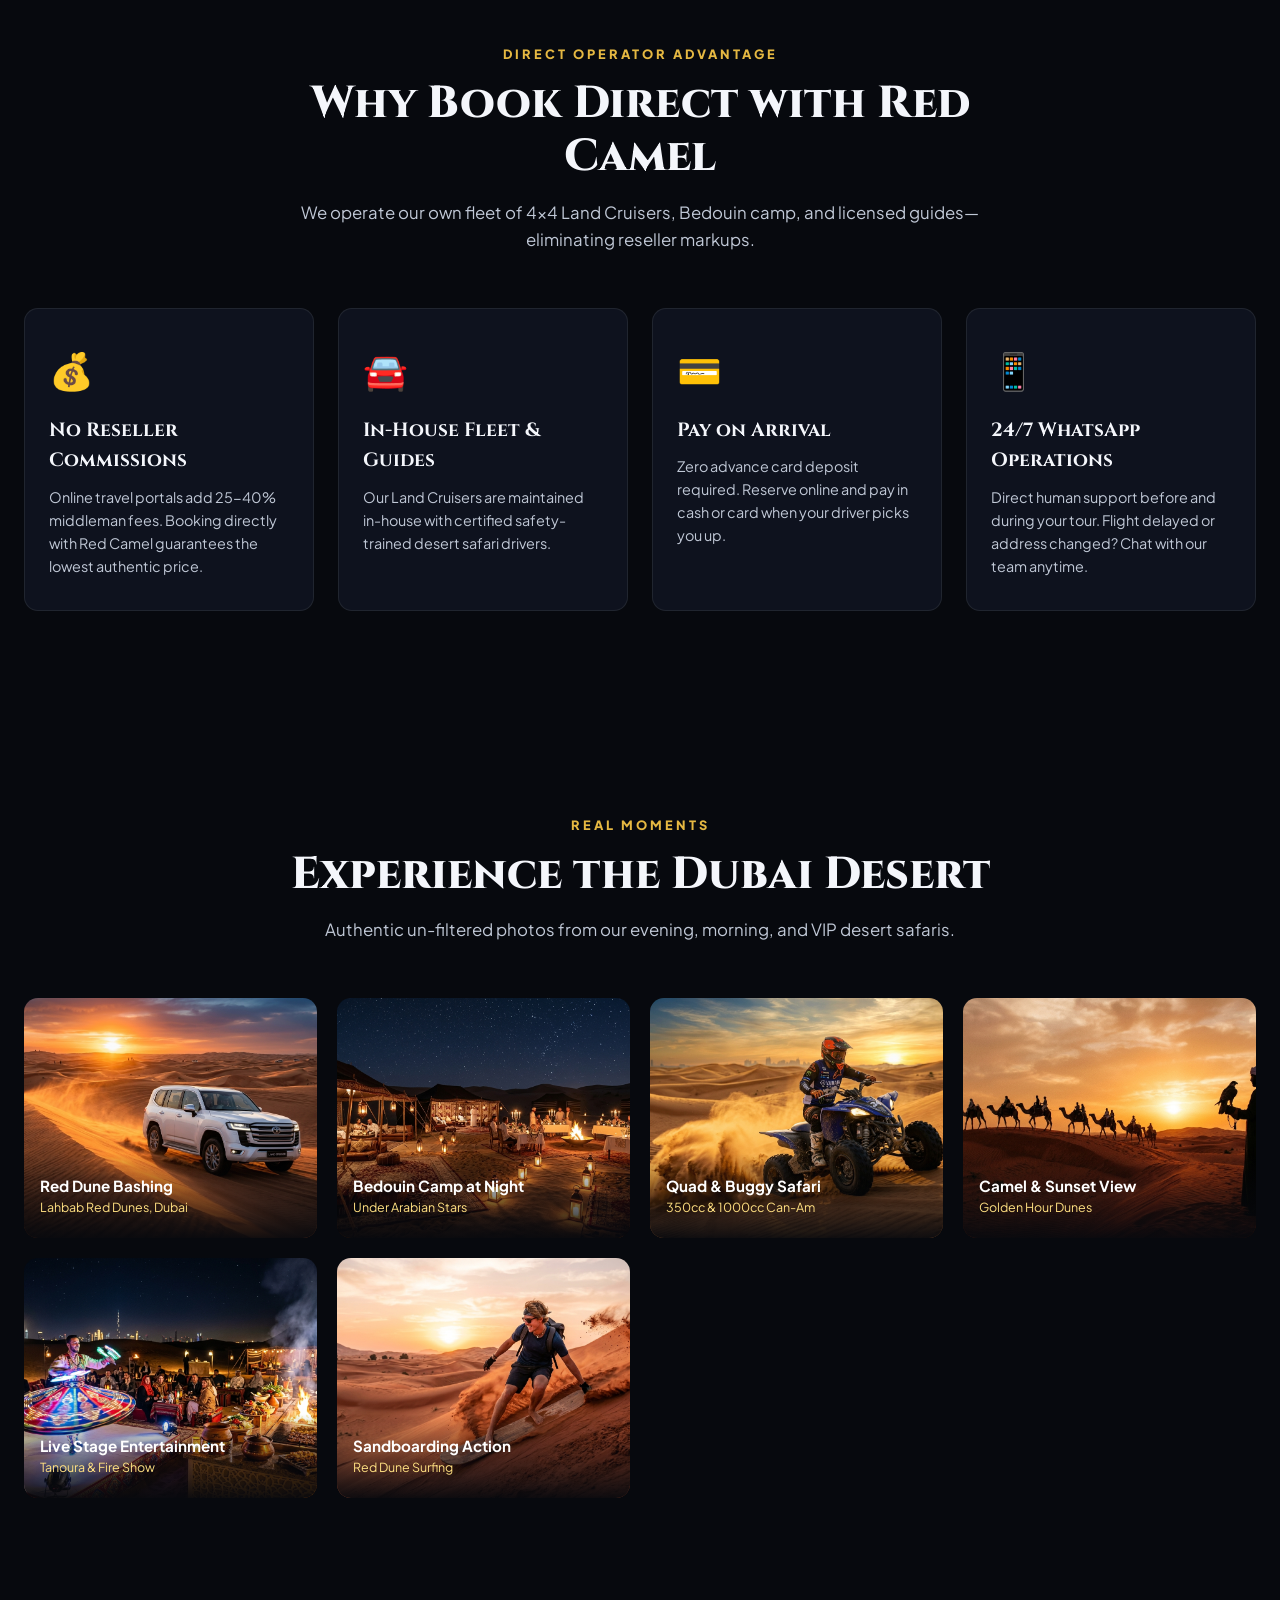
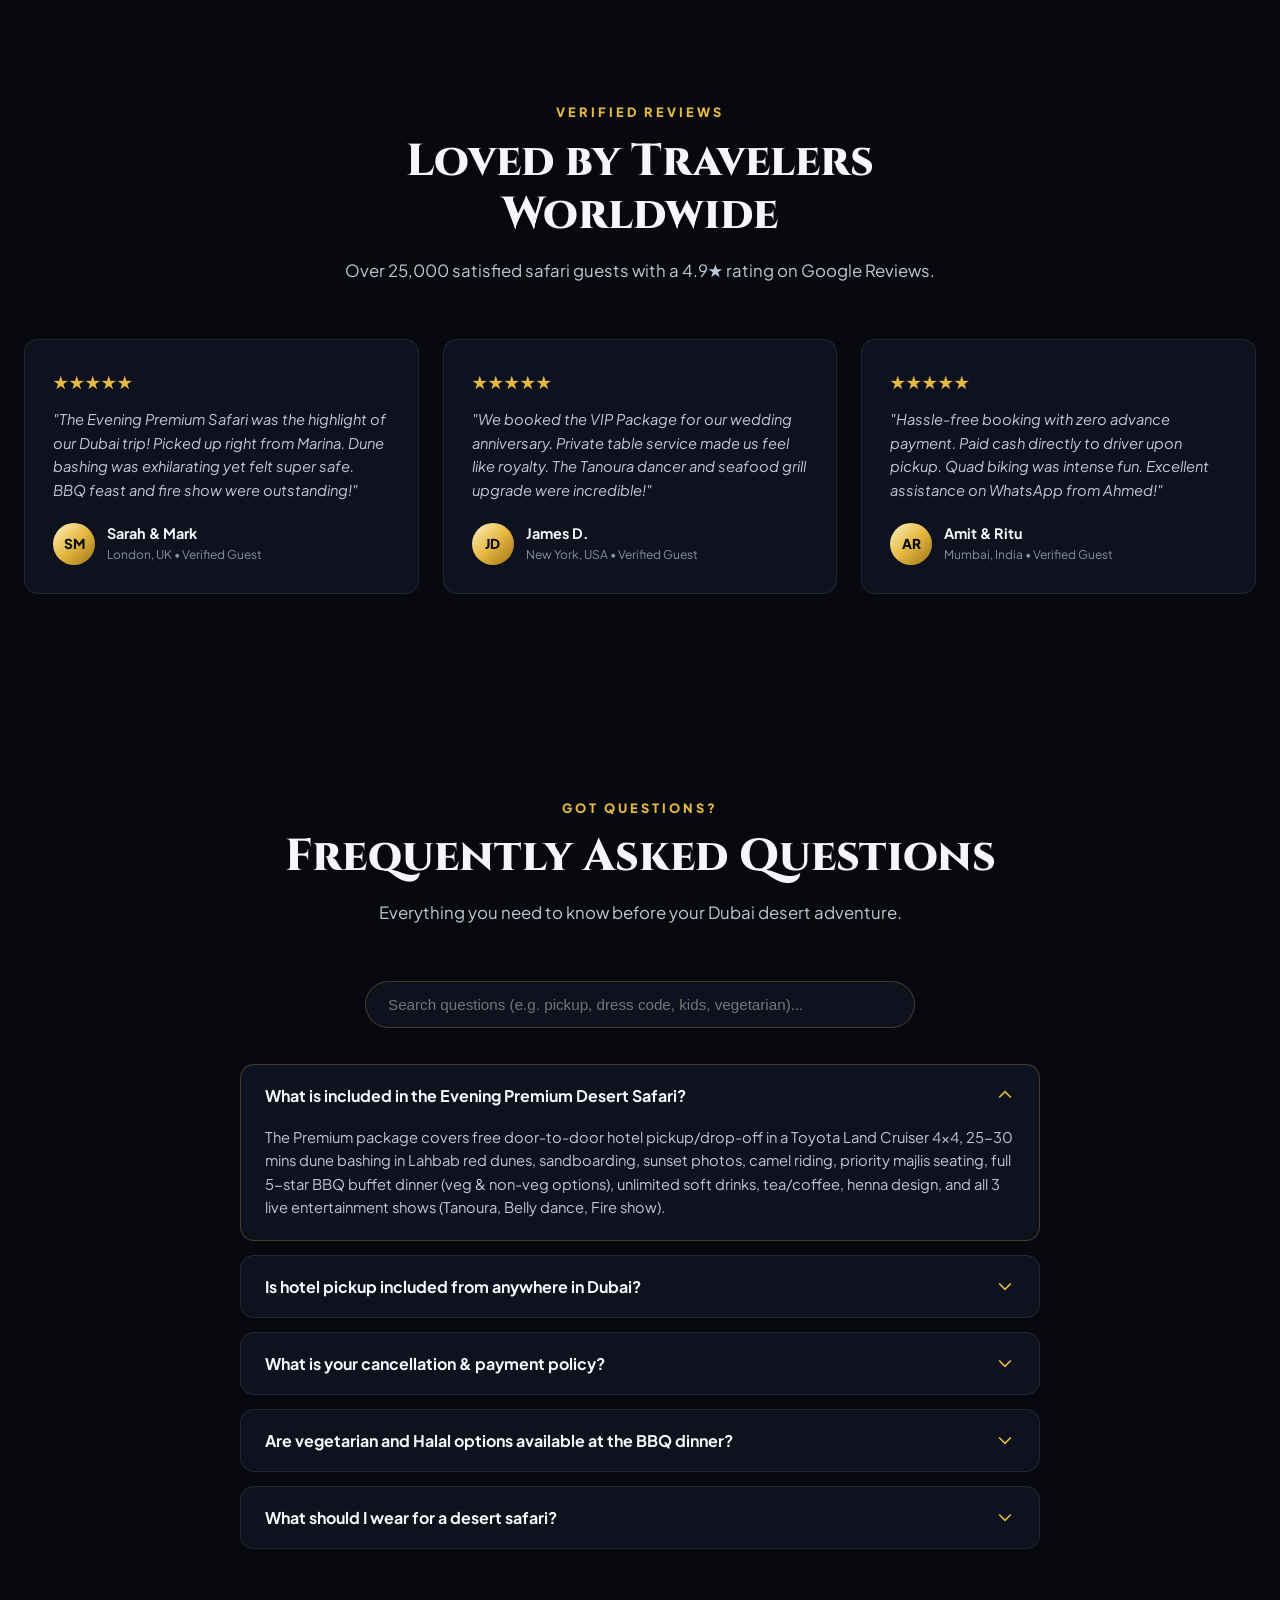
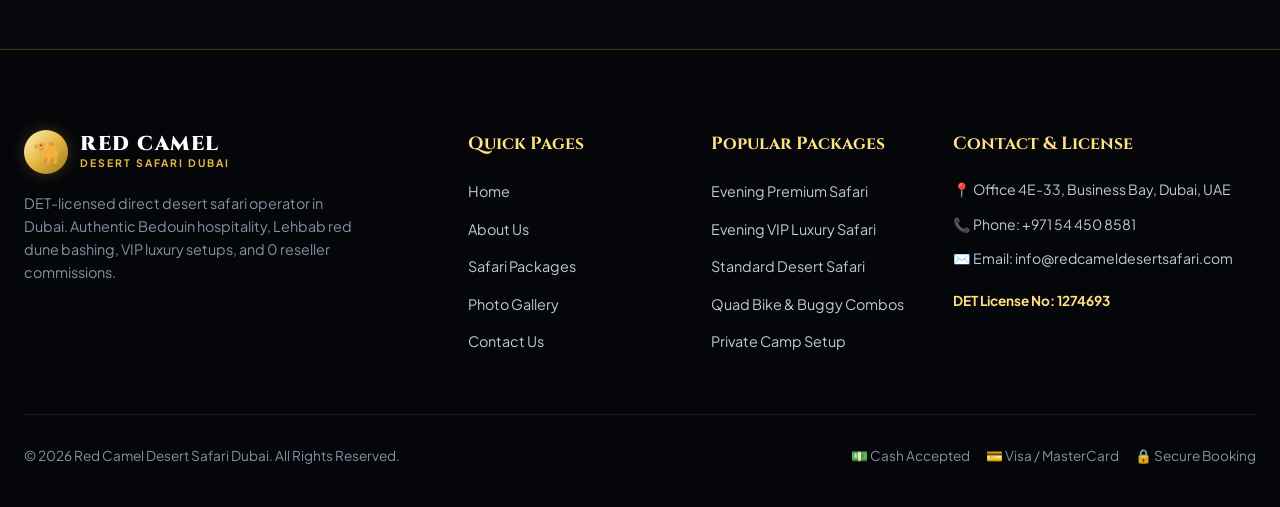
==== commit 06d66fba: "per person removed from 5 pkgs" ====
--- a/index.html
+++ b/index.html
@@ -760,6 +760,6 @@
     </div>
   </footer>
 
-  <script src="app.js?v=10"></script>
+  <script src="app.js?v=11"></script>
 </body>
 </html>
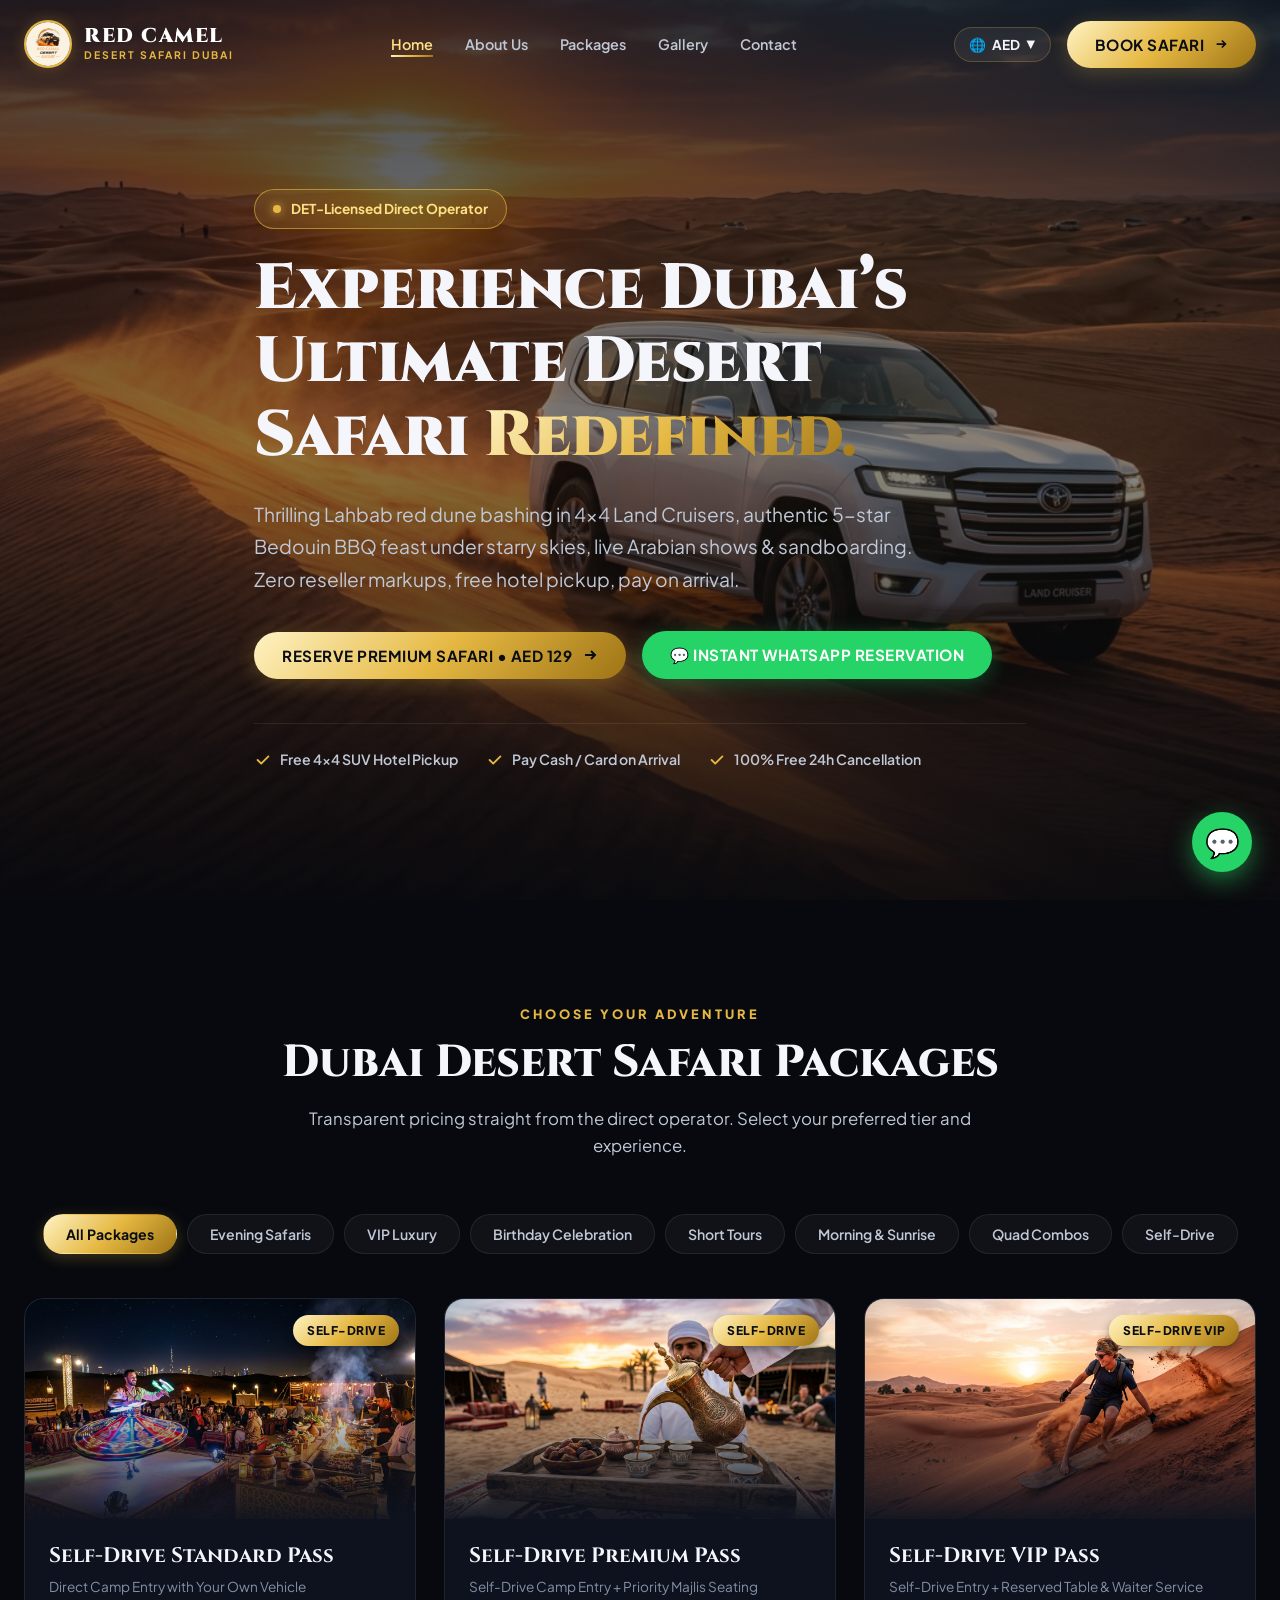
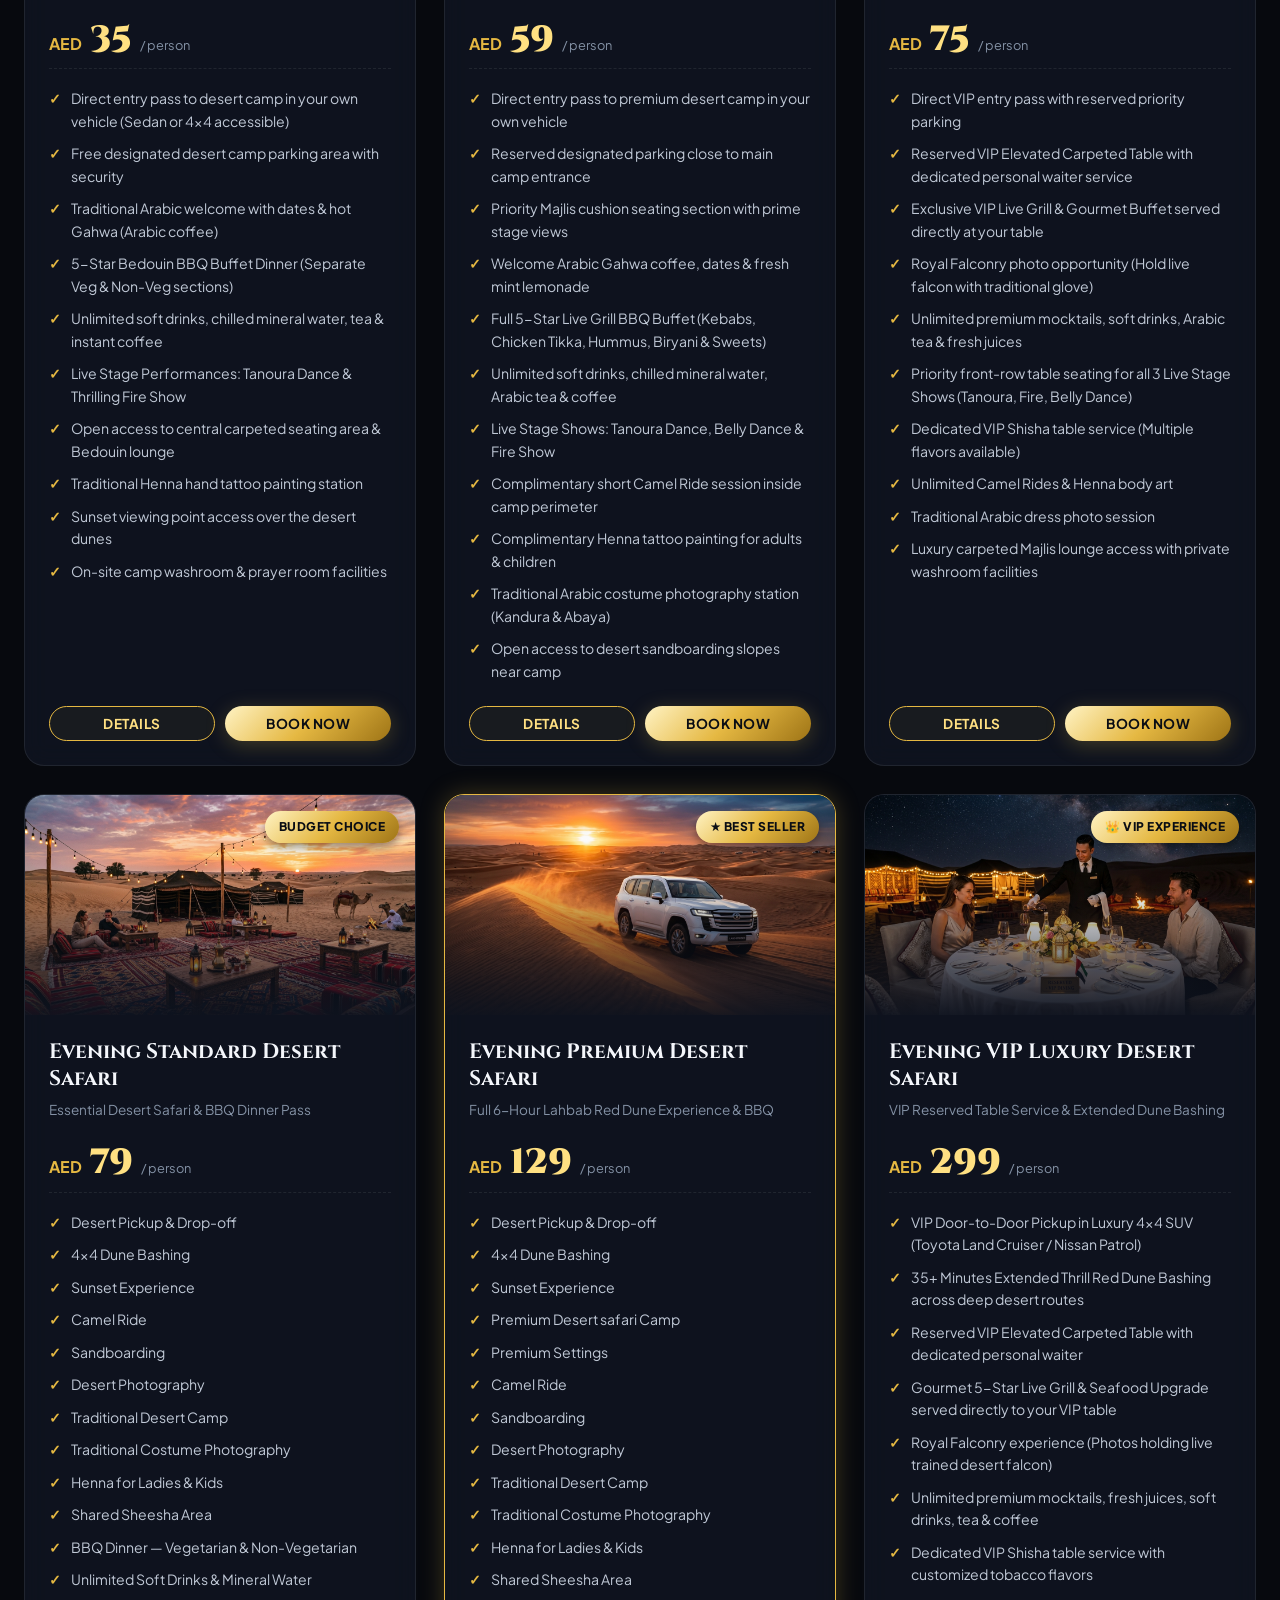
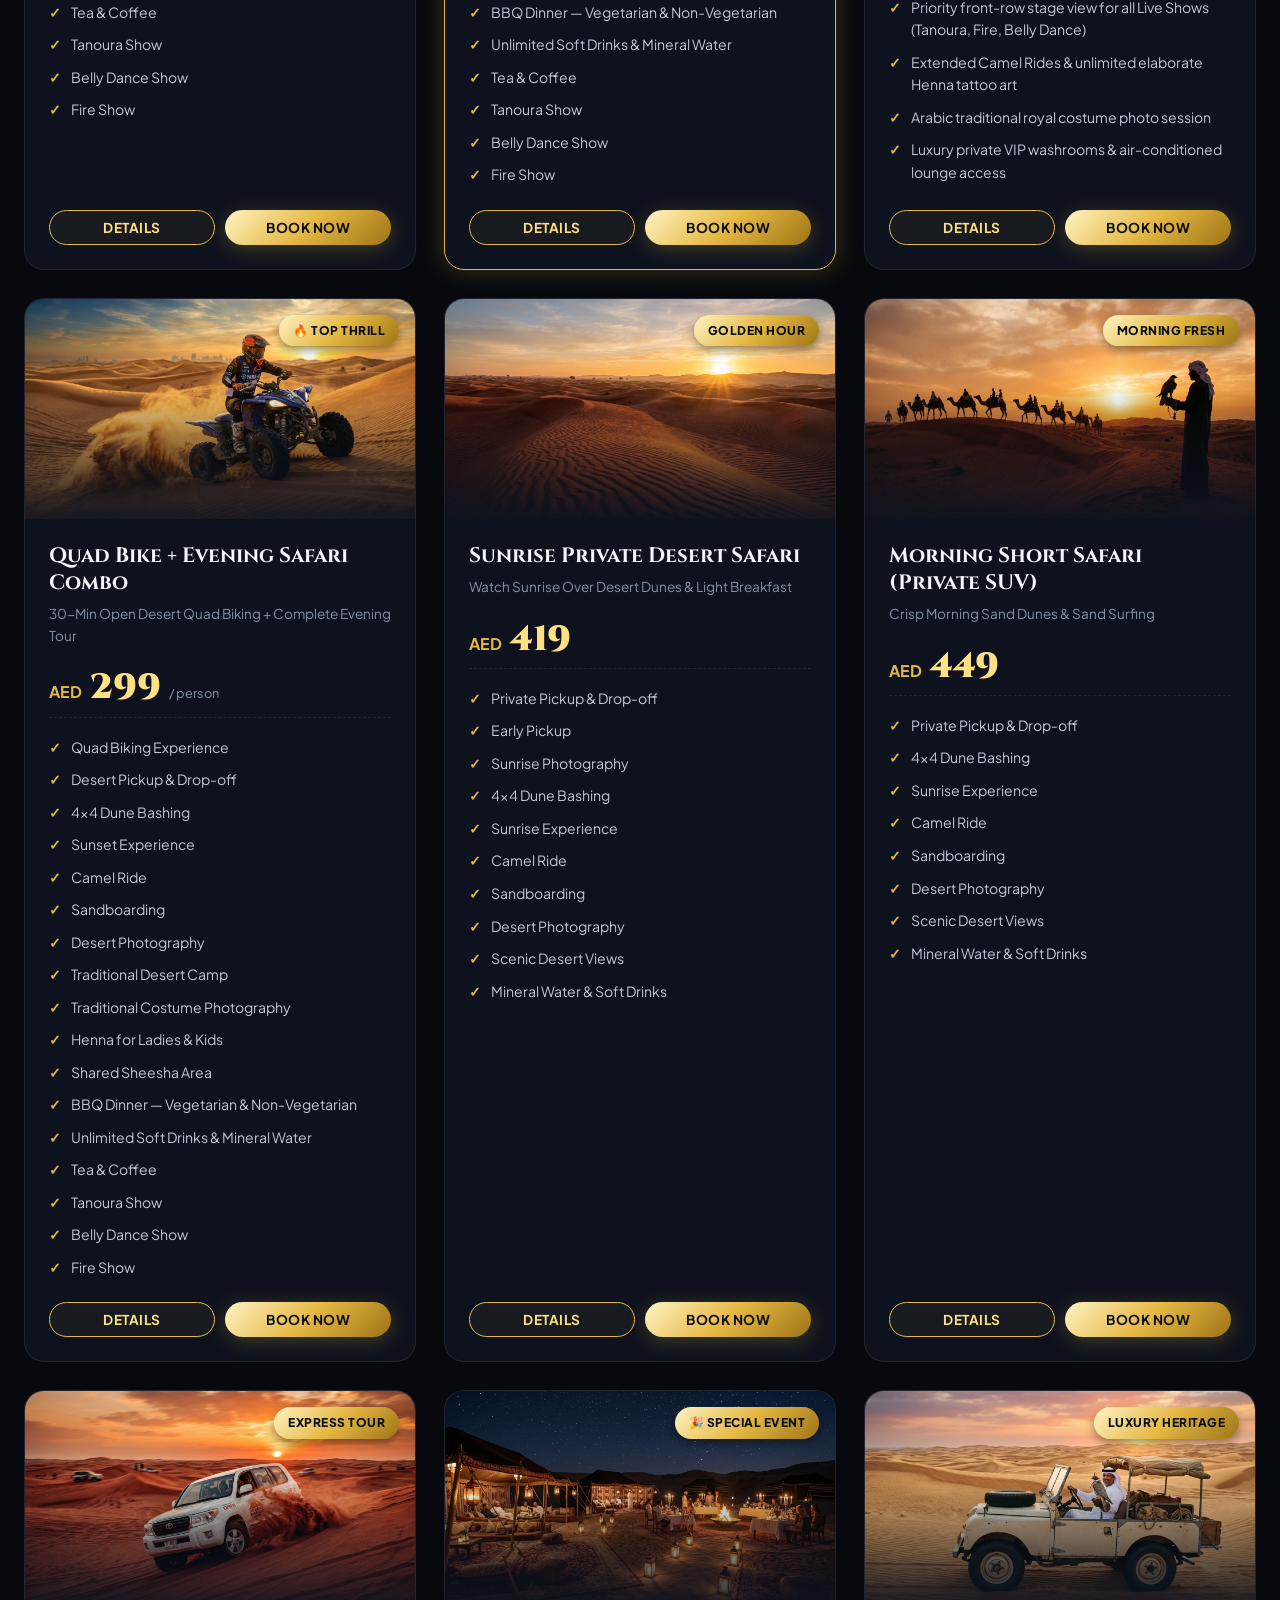
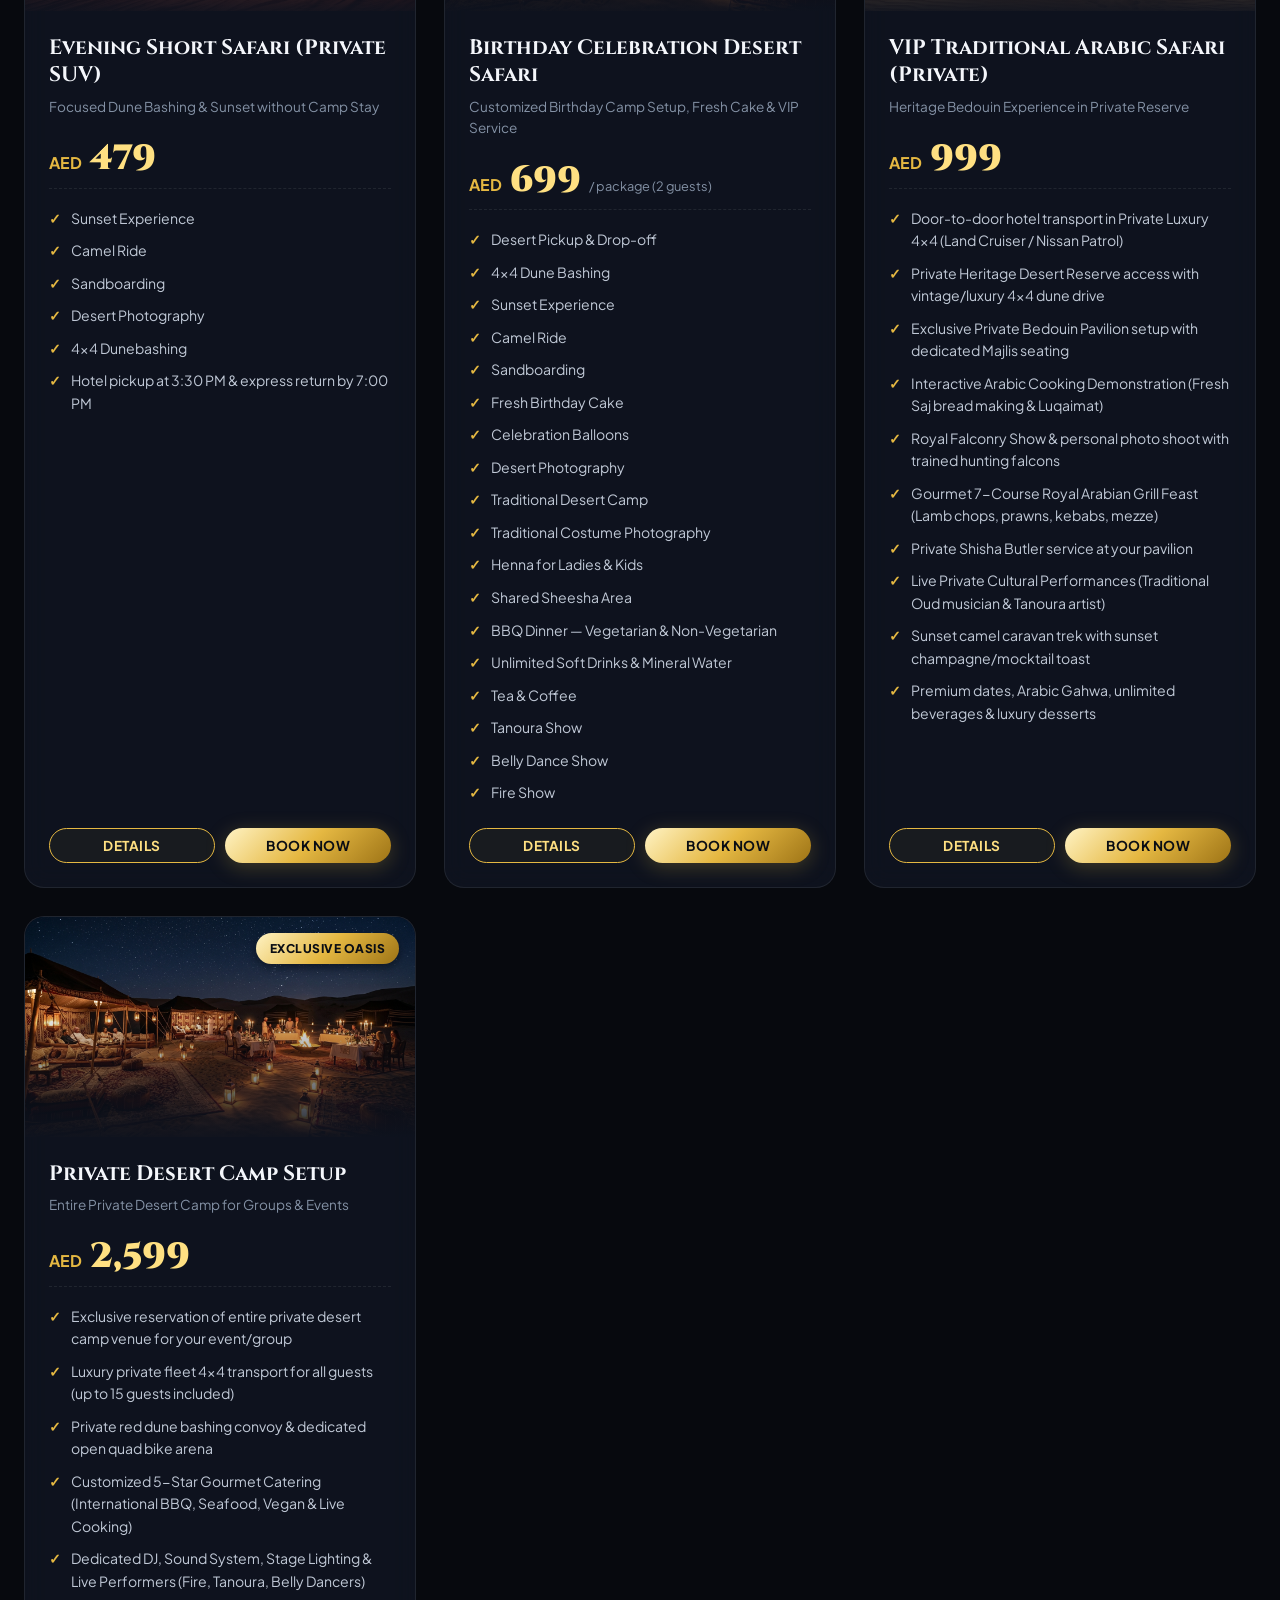
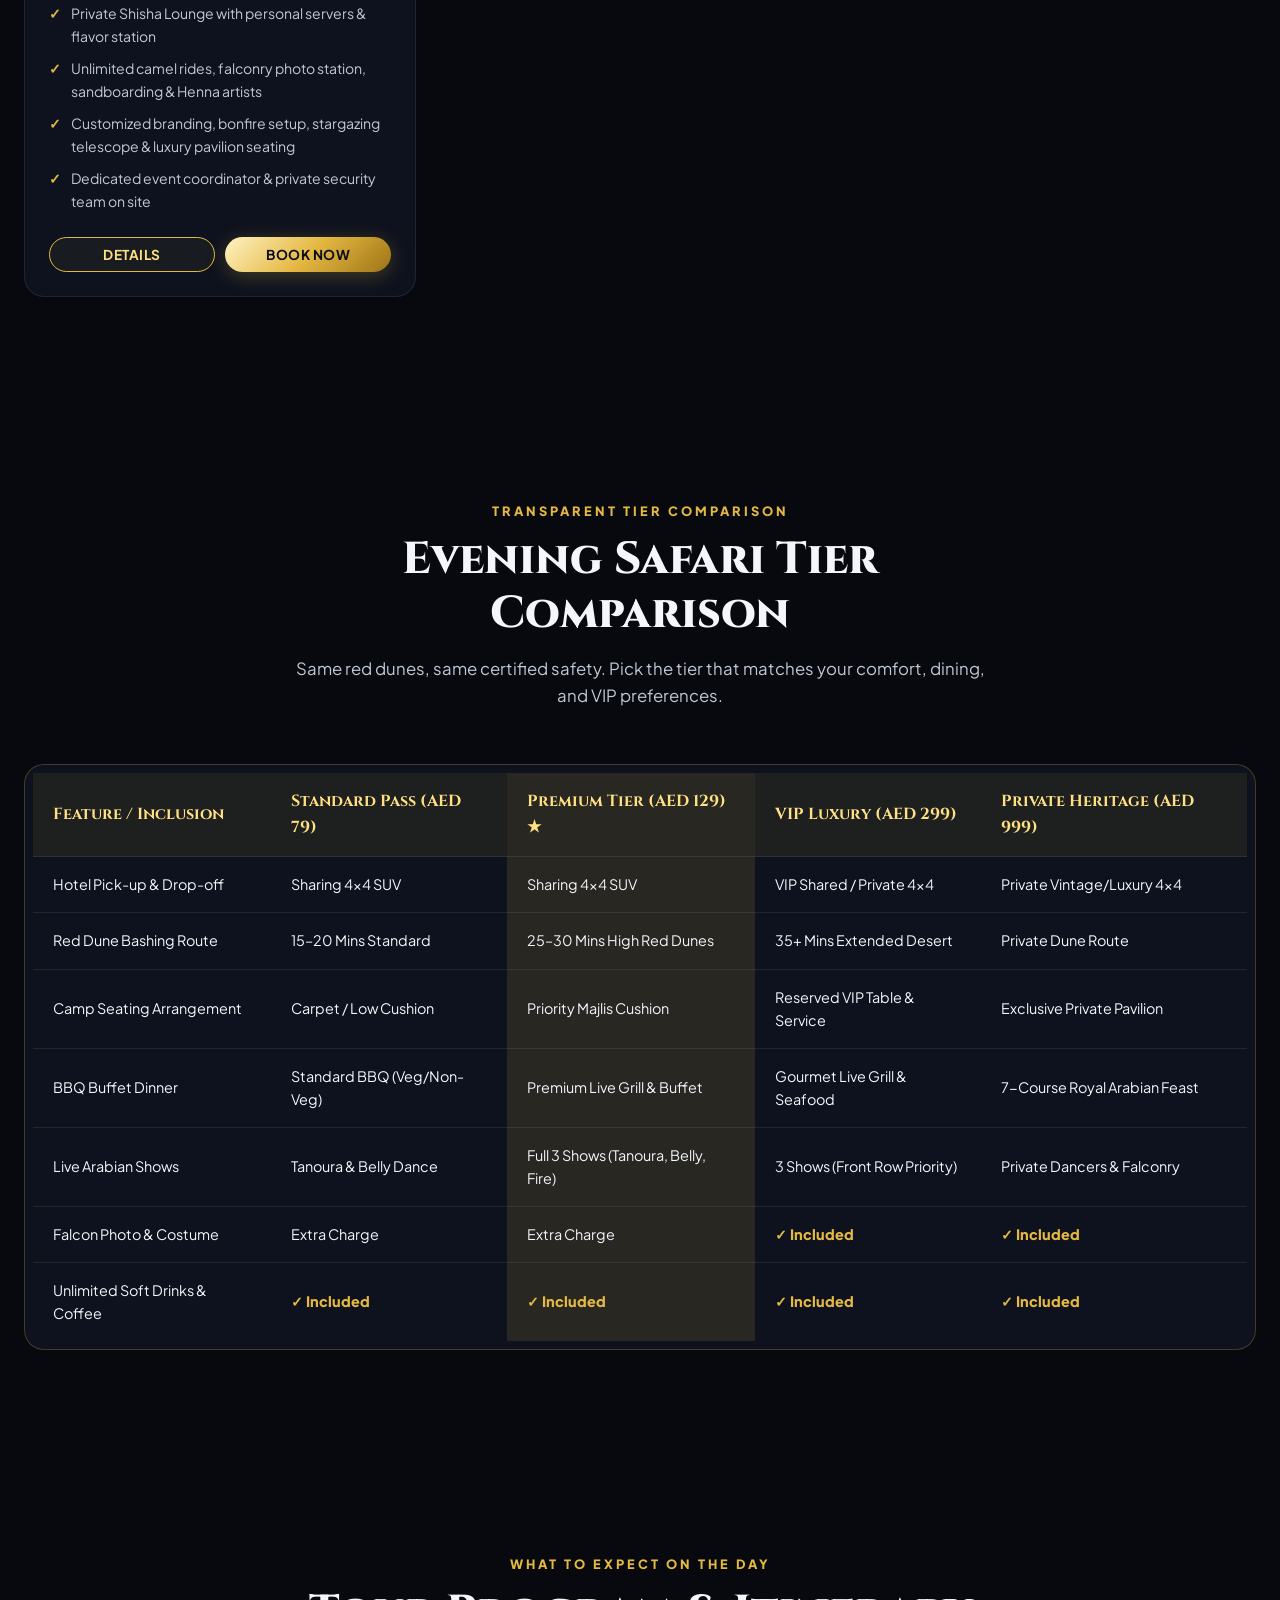
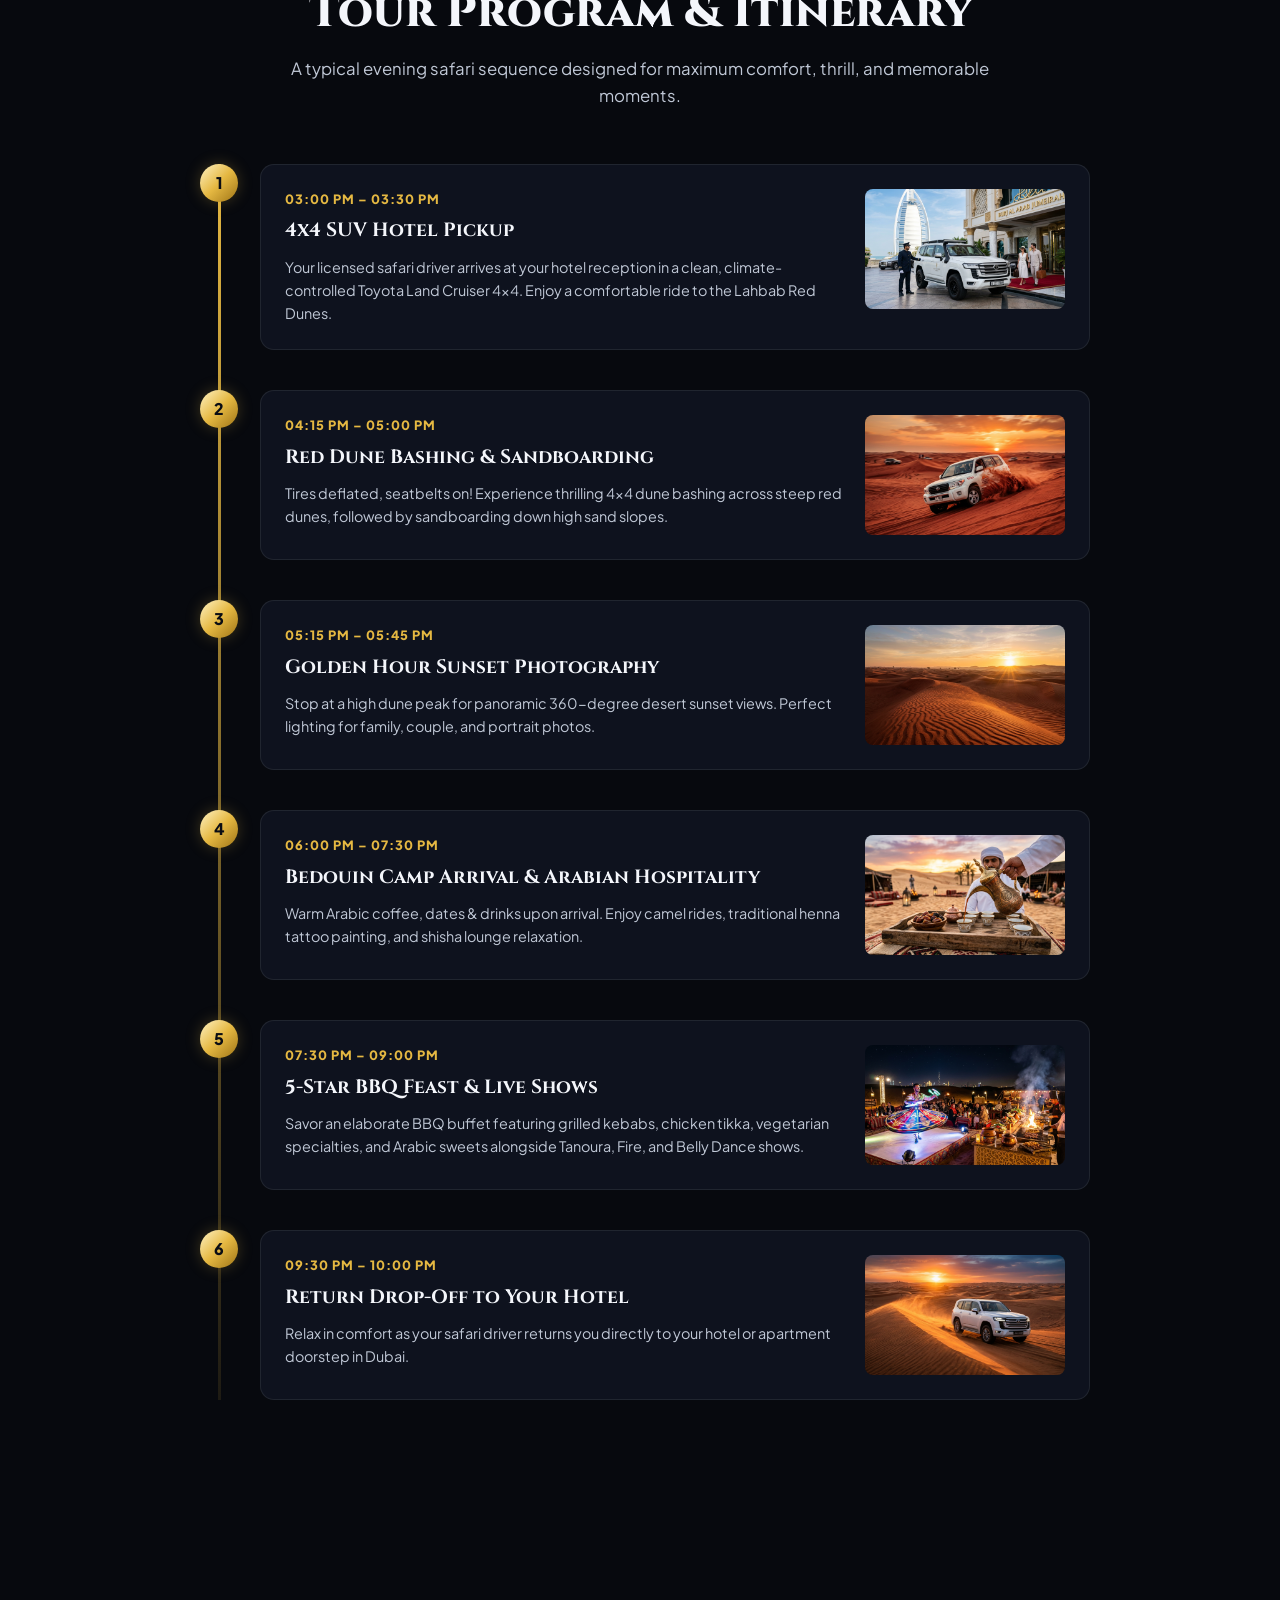
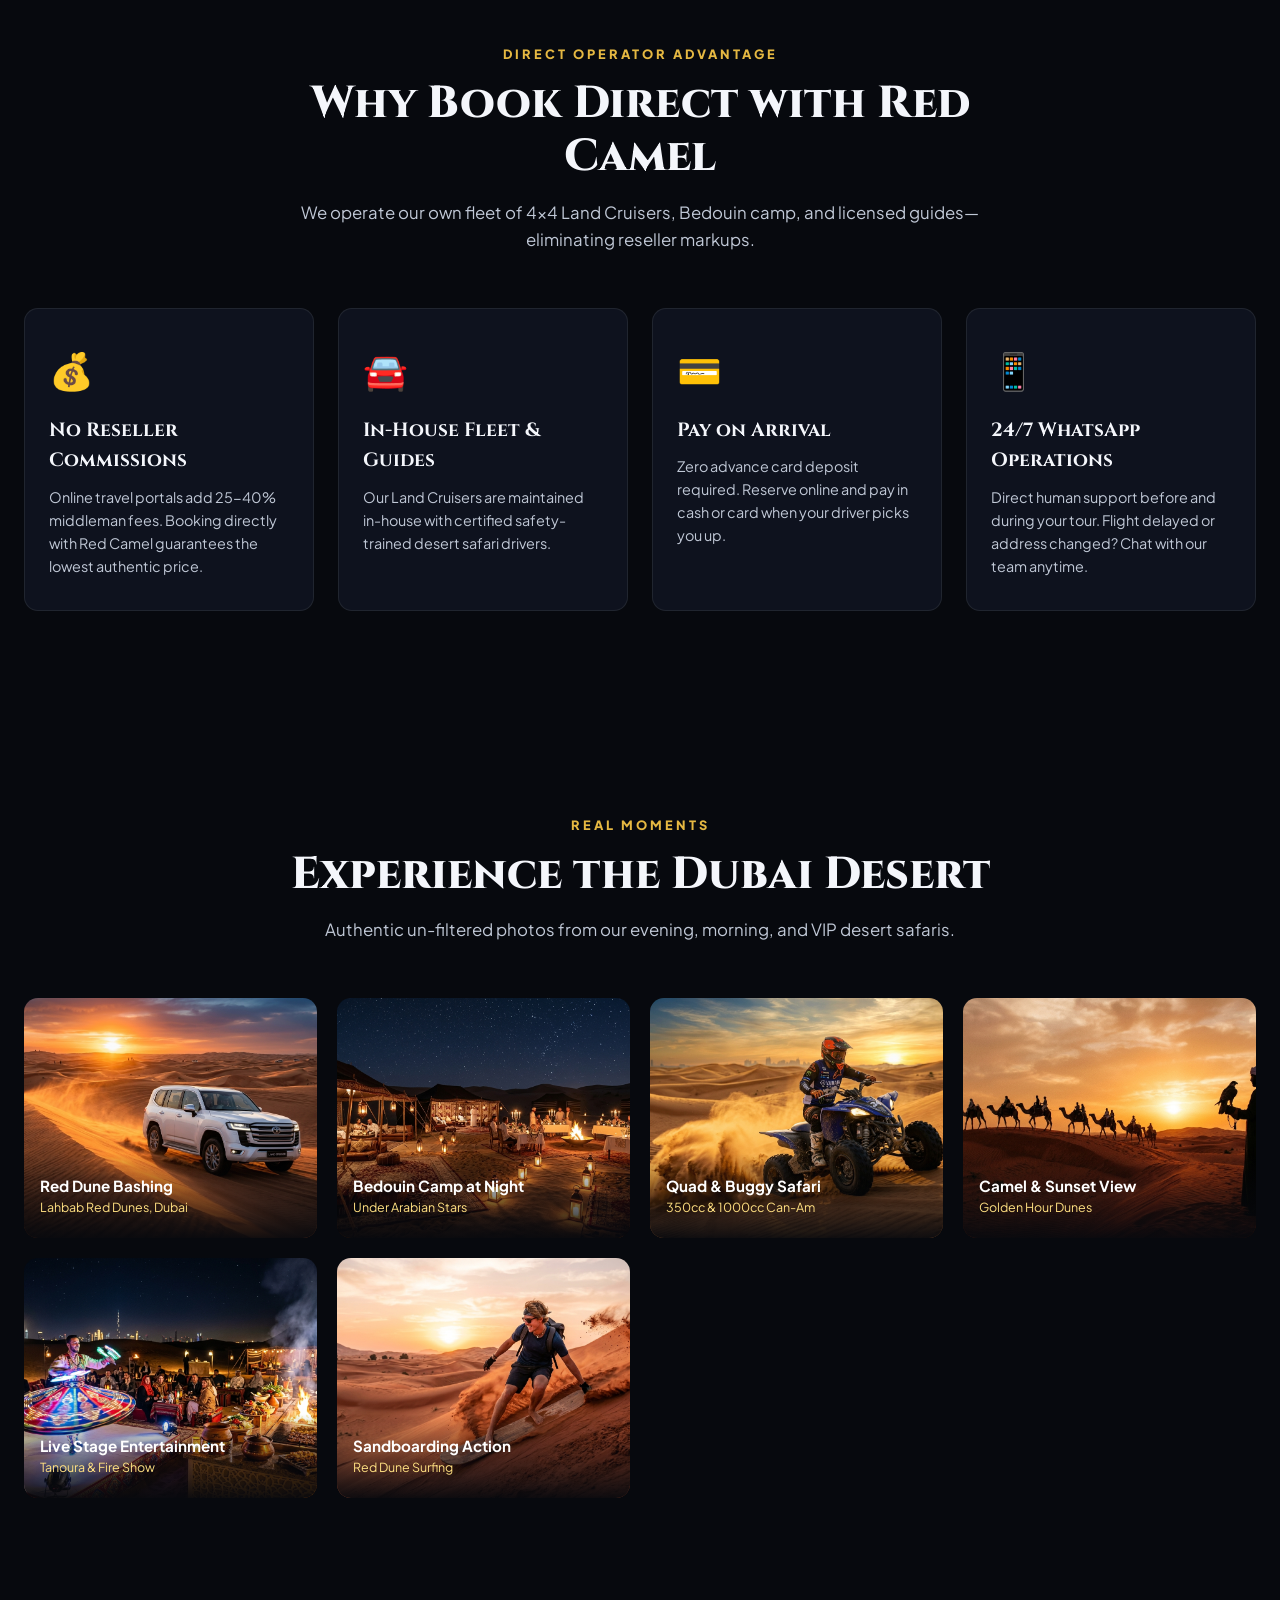
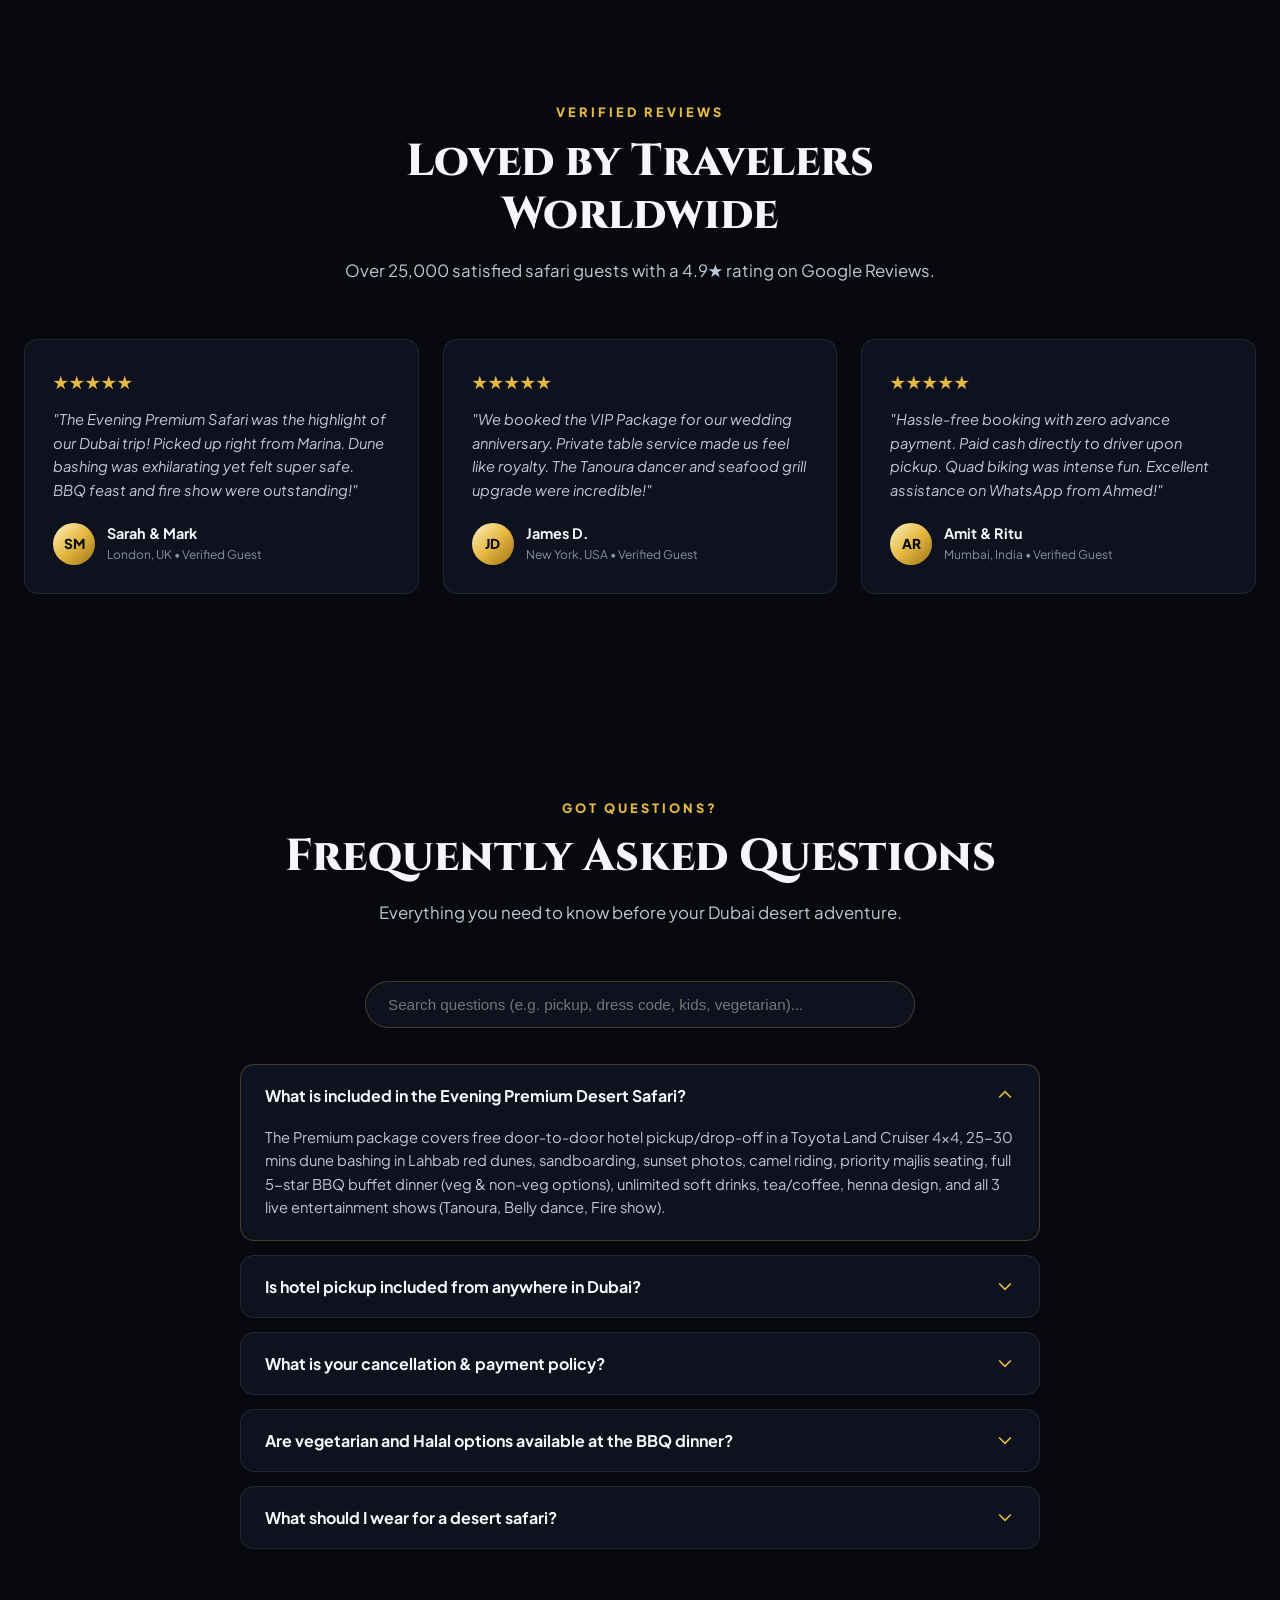
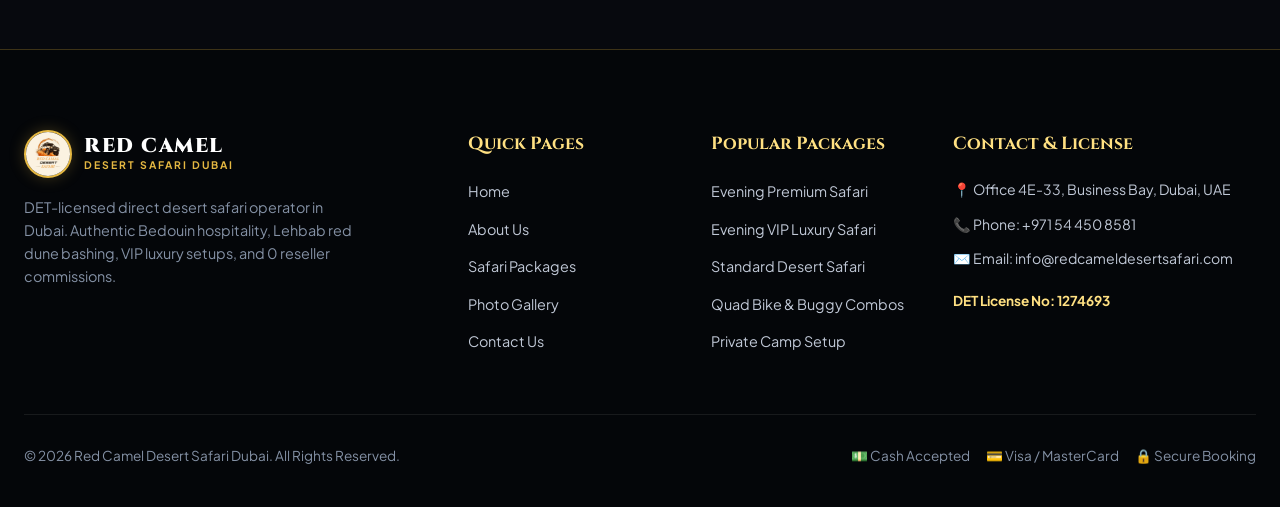
==== commit ea88c27a: "logo updated" ====
--- a/index.html
+++ b/index.html
@@ -17,7 +17,7 @@
   <header class="header">
     <div class="container header-inner">
       <a href="#" class="logo">
-        <div class="logo-badge-icon">🐪</div>
+        <img src="assets/images/logo.png" alt="Red Camel Desert Safari" class="logo-img">
         <div class="logo-text">
           <span class="logo-title">RED CAMEL</span>
           <span class="logo-sub">DESERT SAFARI DUBAI</span>
@@ -705,7 +705,7 @@
       <div class="footer-grid">
         <div>
           <a href="#" class="logo" style="margin-bottom: 18px;">
-            <div class="logo-badge-icon">🐪</div>
+            <img src="assets/images/logo.png" alt="Red Camel Desert Safari" class="logo-img">
             <div class="logo-text">
               <span class="logo-title">RED CAMEL</span>
               <span class="logo-sub">DESERT SAFARI DUBAI</span>
--- a/index.css
+++ b/index.css
@@ -211,16 +211,15 @@
   gap: 12px;
 }
 
-.logo-badge-icon {
-  width: 44px;
-  height: 44px;
+.logo-badge-icon,
+.logo-img {
+  width: 48px;
+  height: 48px;
   border-radius: 50%;
-  background: var(--gold-gradient);
-  display: flex;
-  align-items: center;
-  justify-content: center;
-  font-size: 22px;
+  object-fit: cover;
+  border: 2px solid var(--gold-primary);
   box-shadow: 0 0 15px var(--gold-glow);
+  background: #FFF;
 }
 
 .logo-text {
